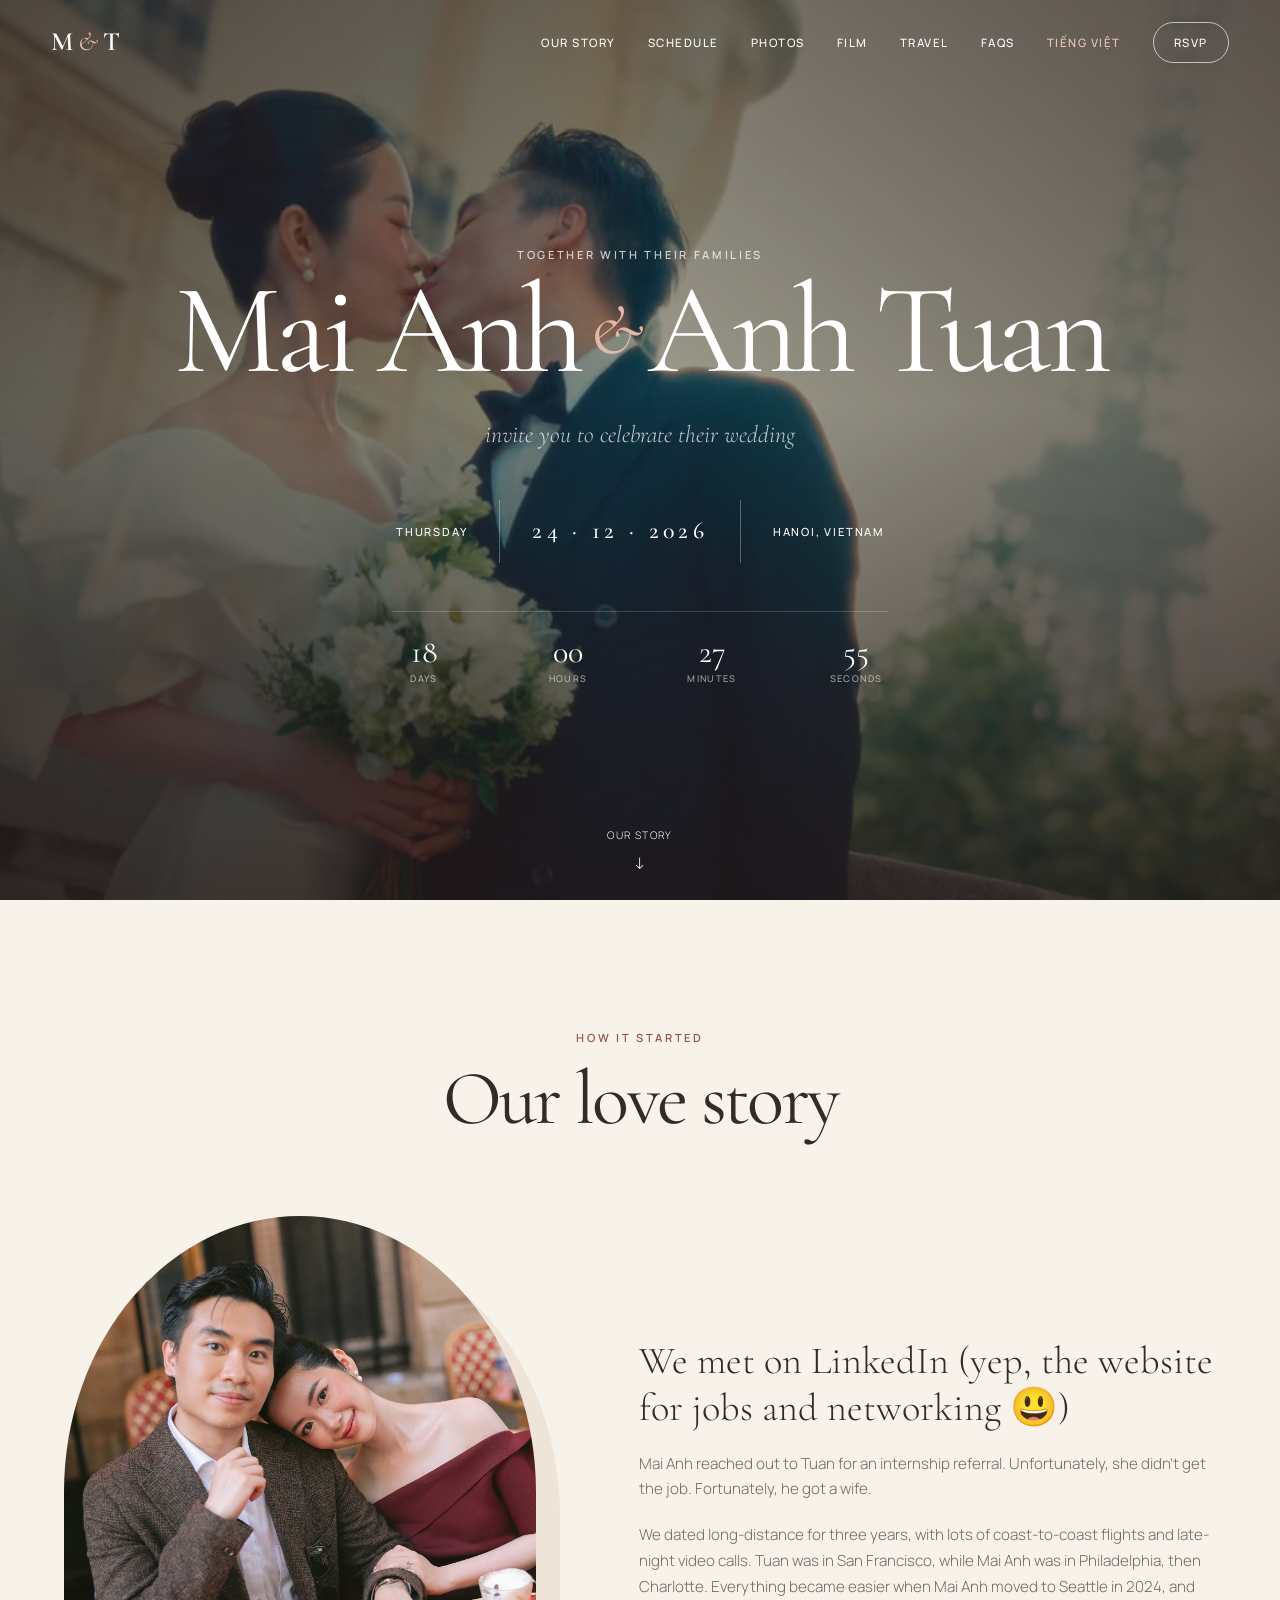
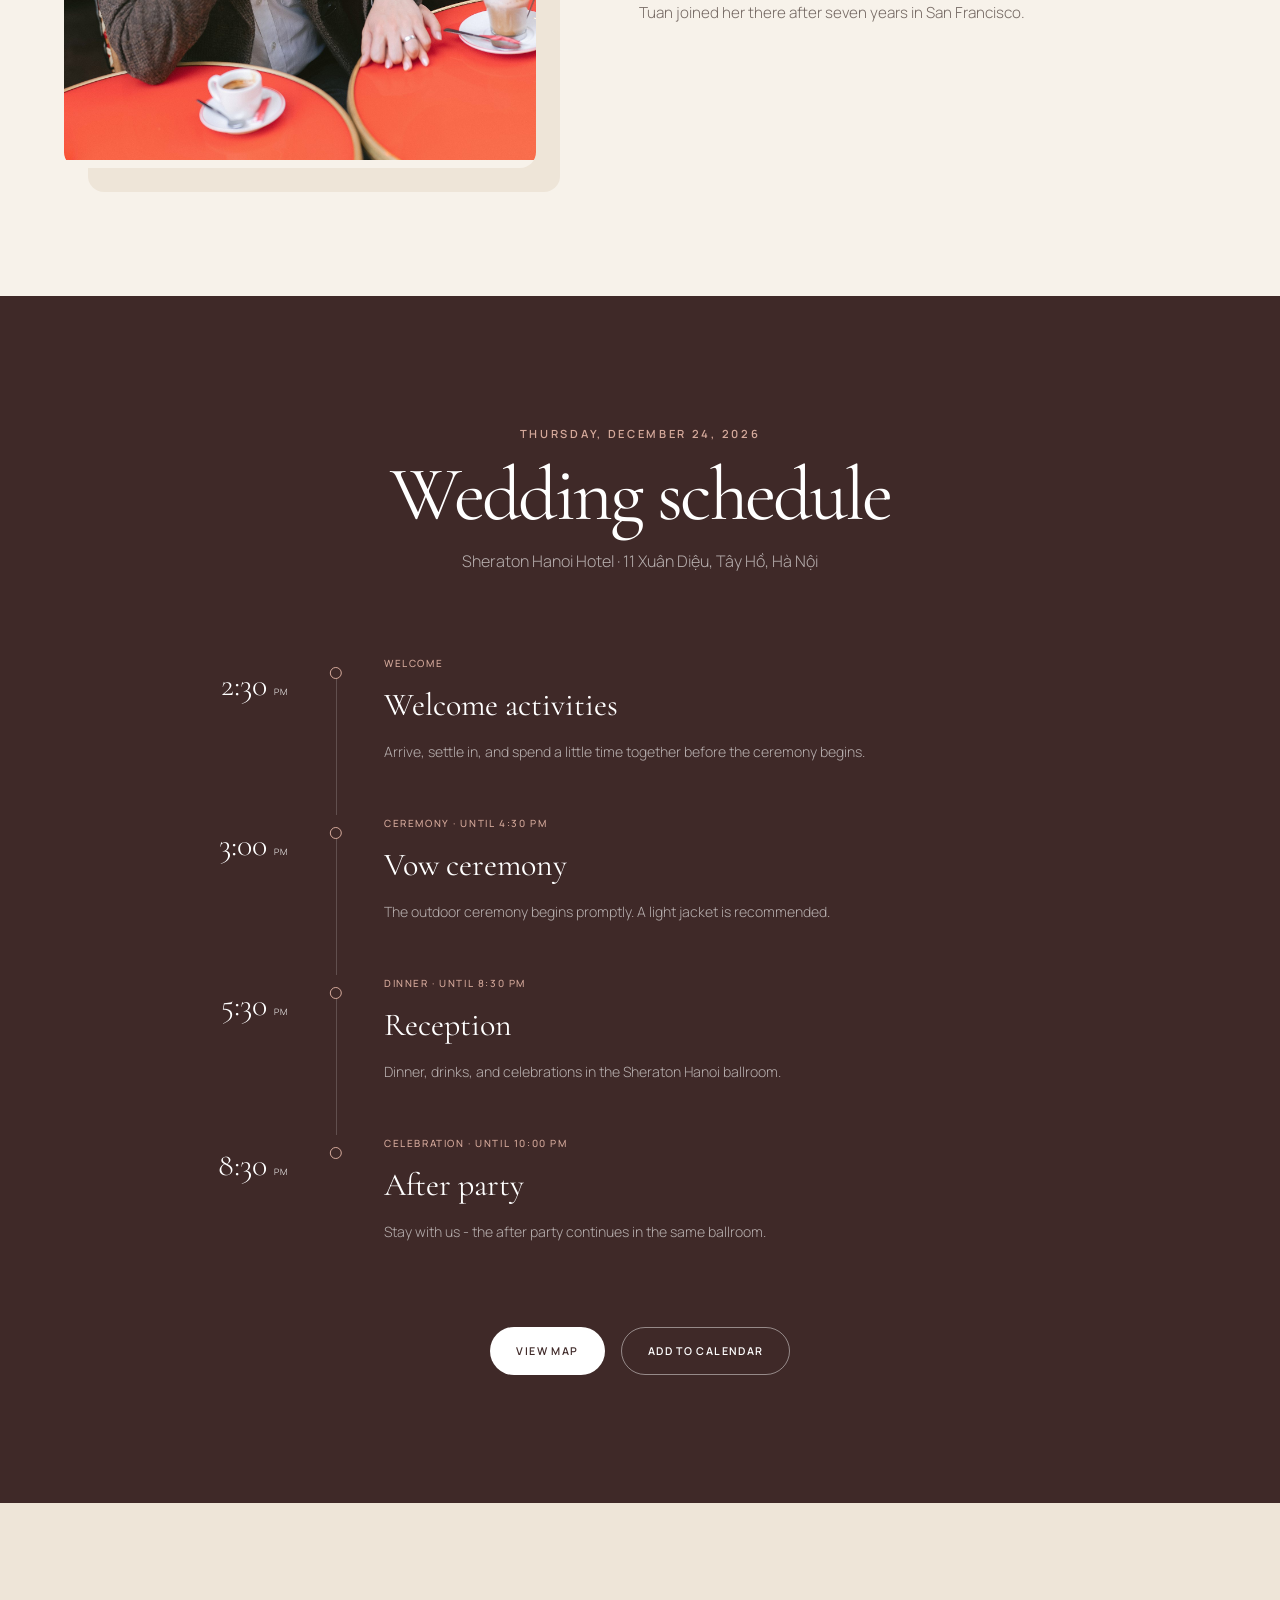
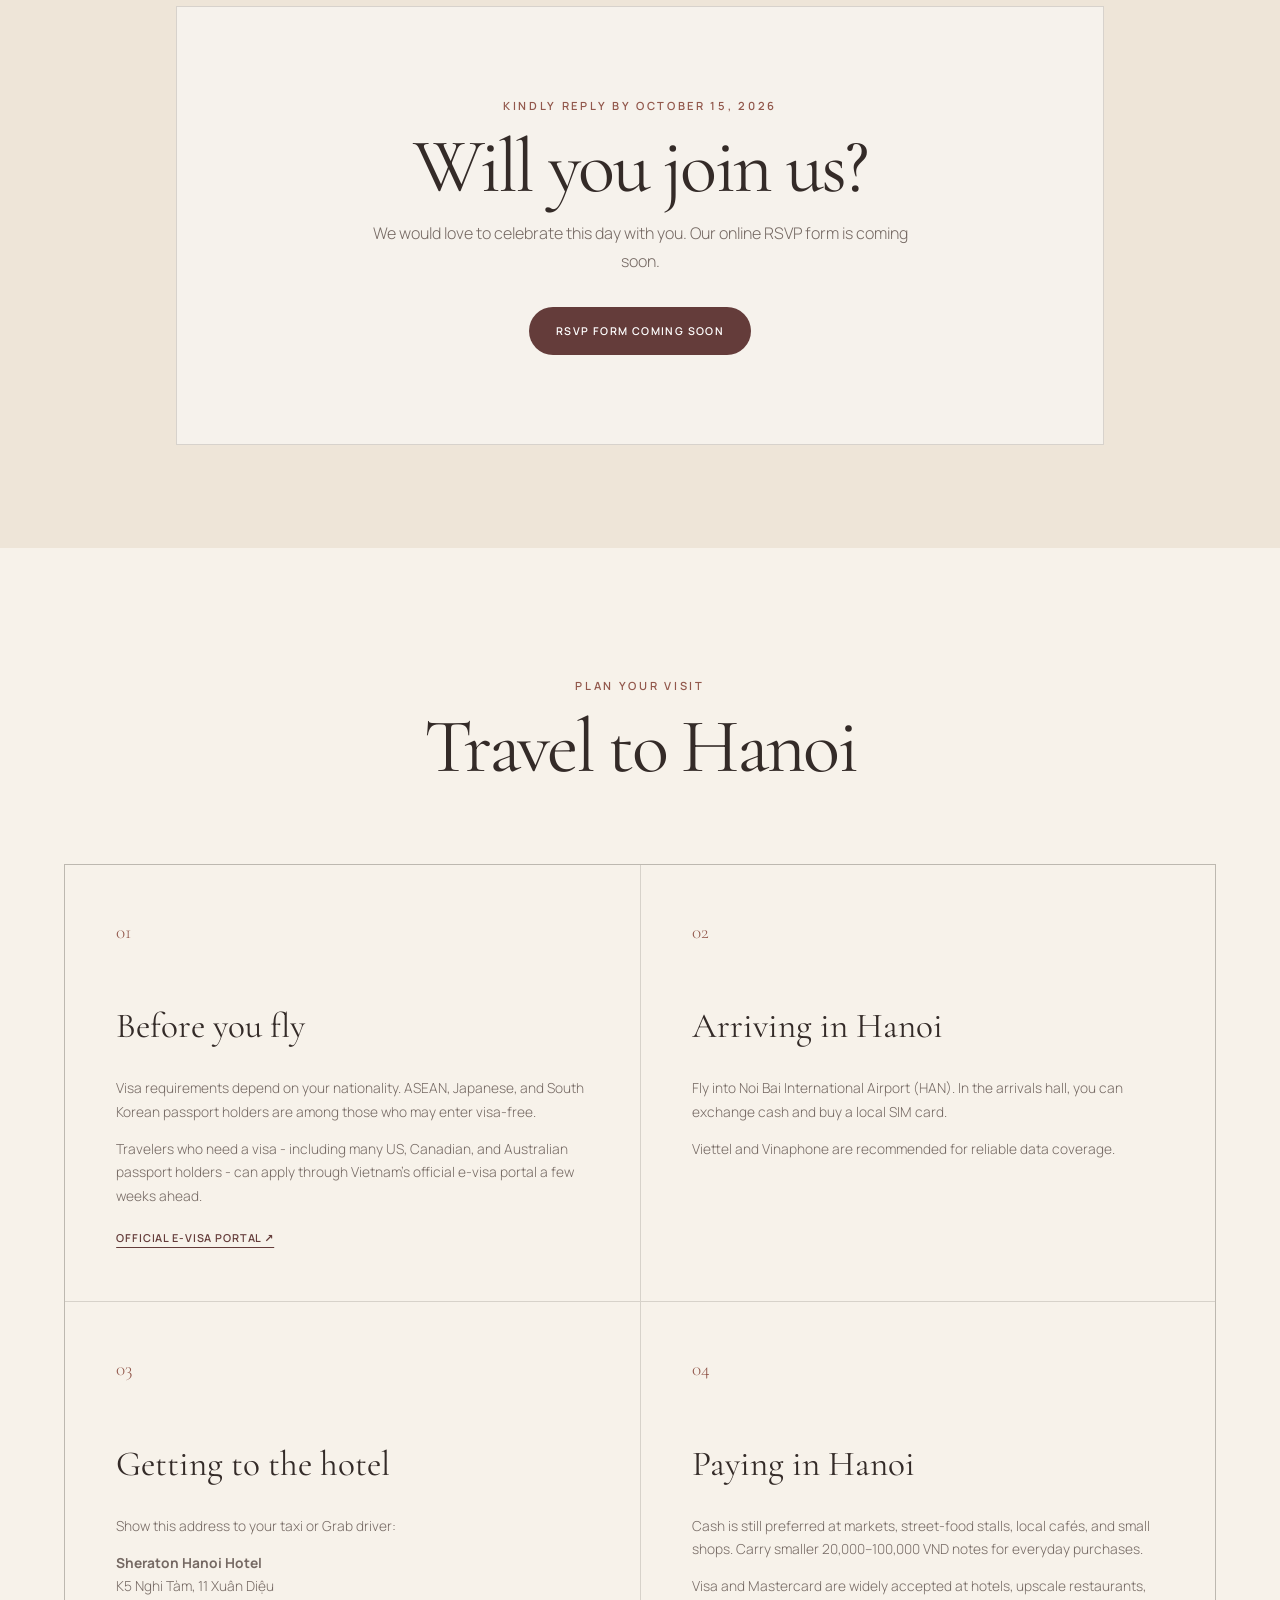
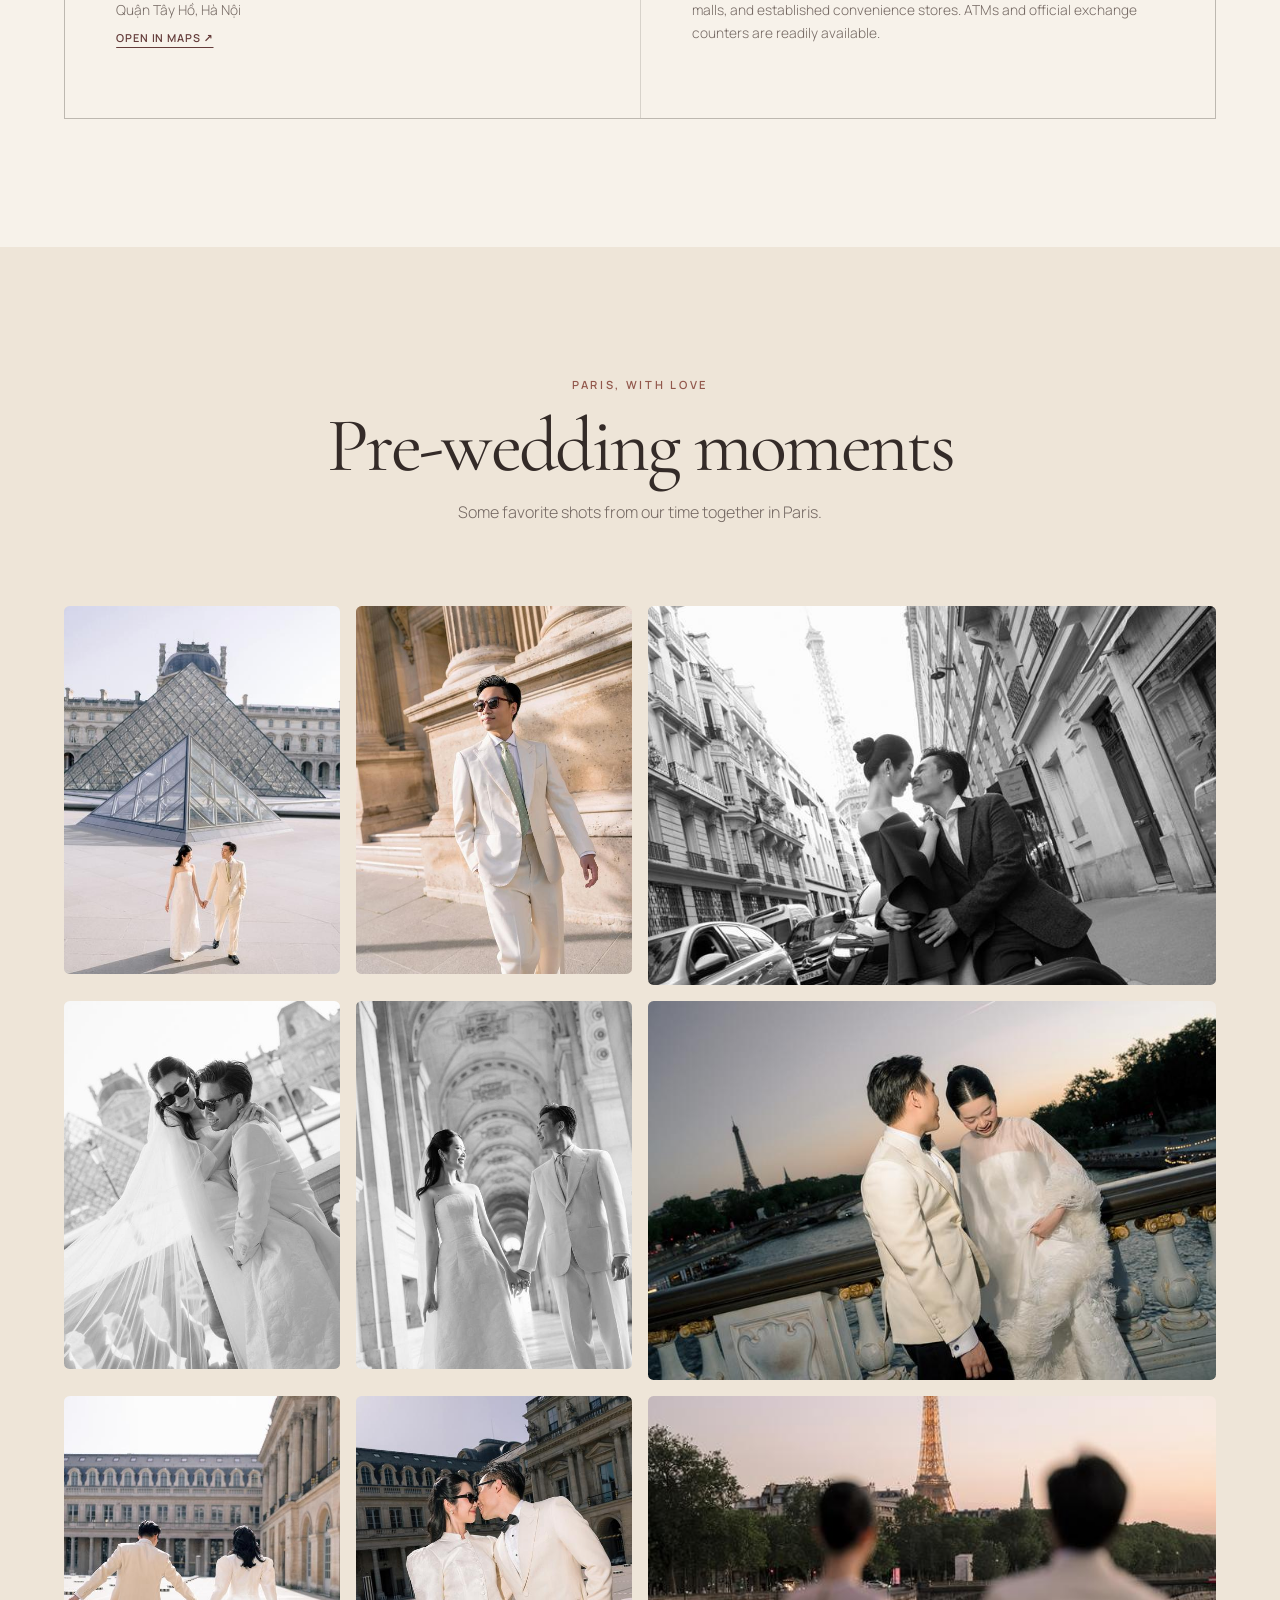
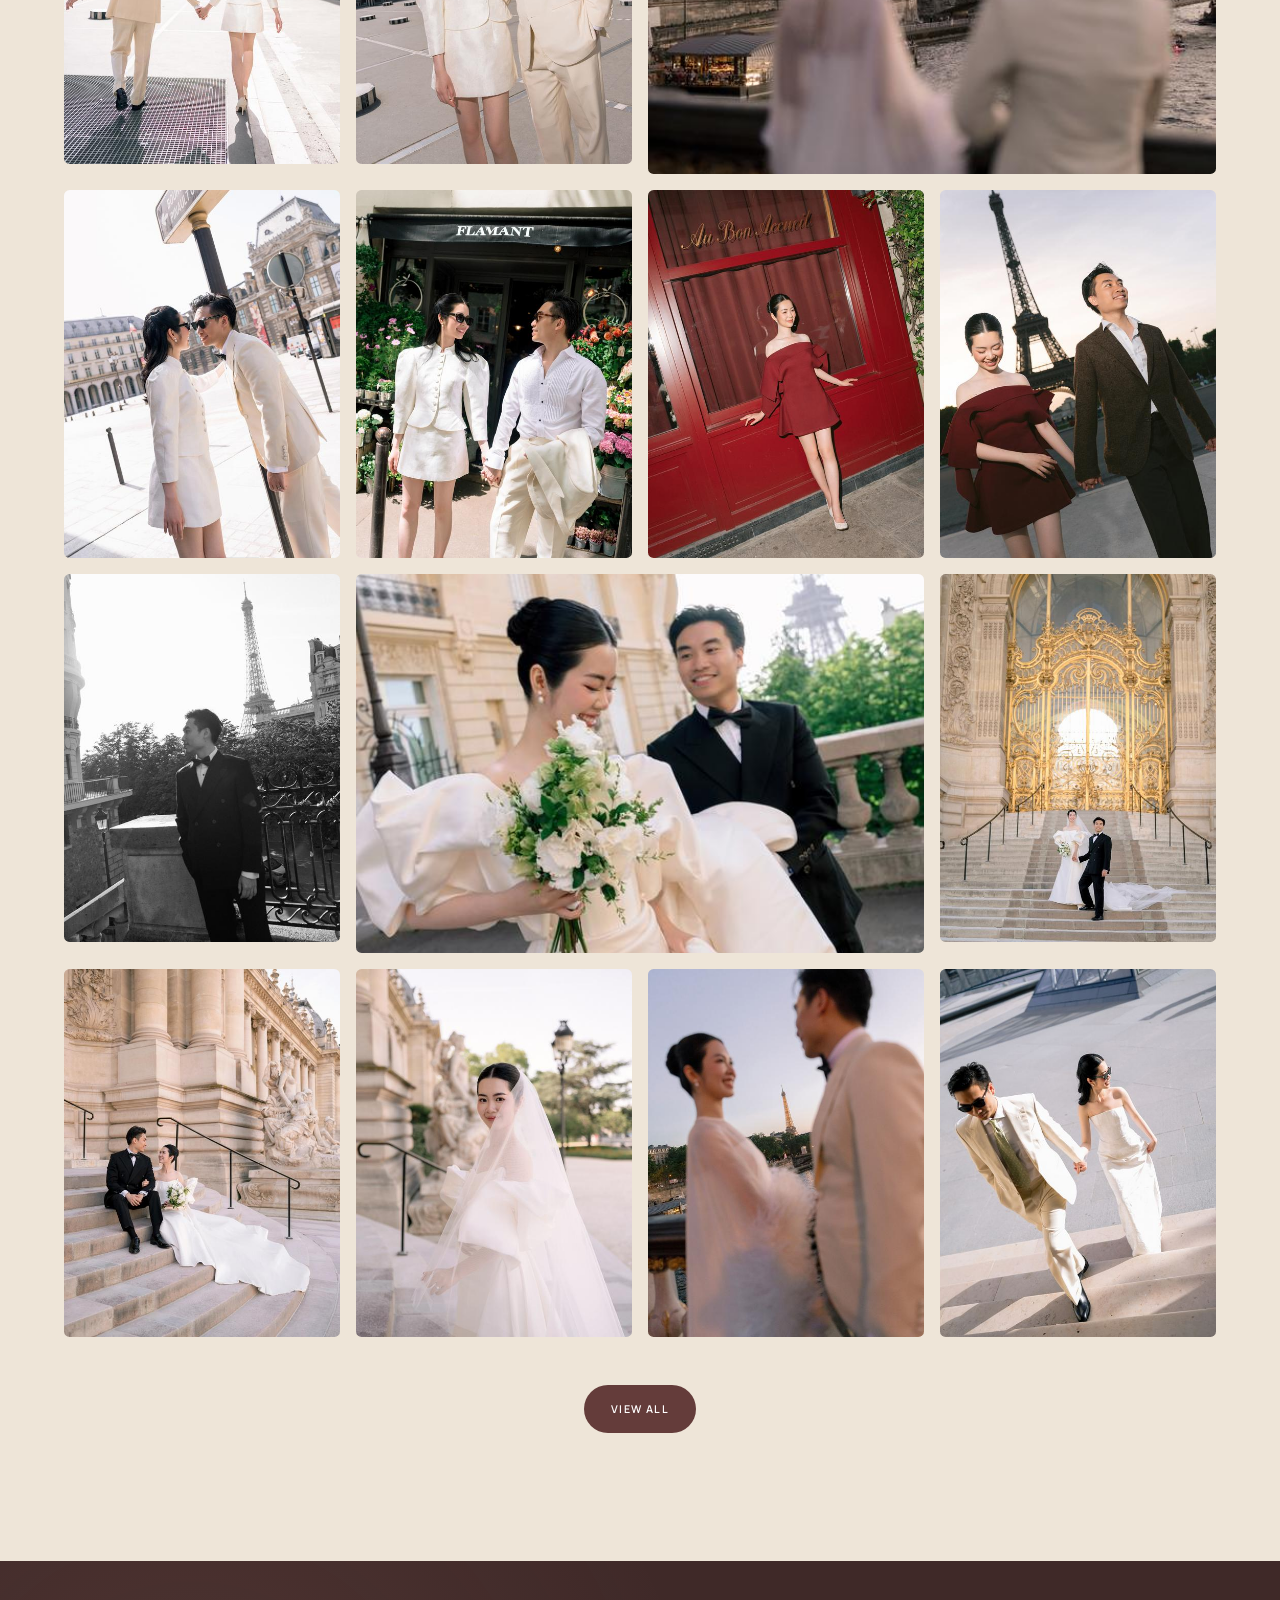
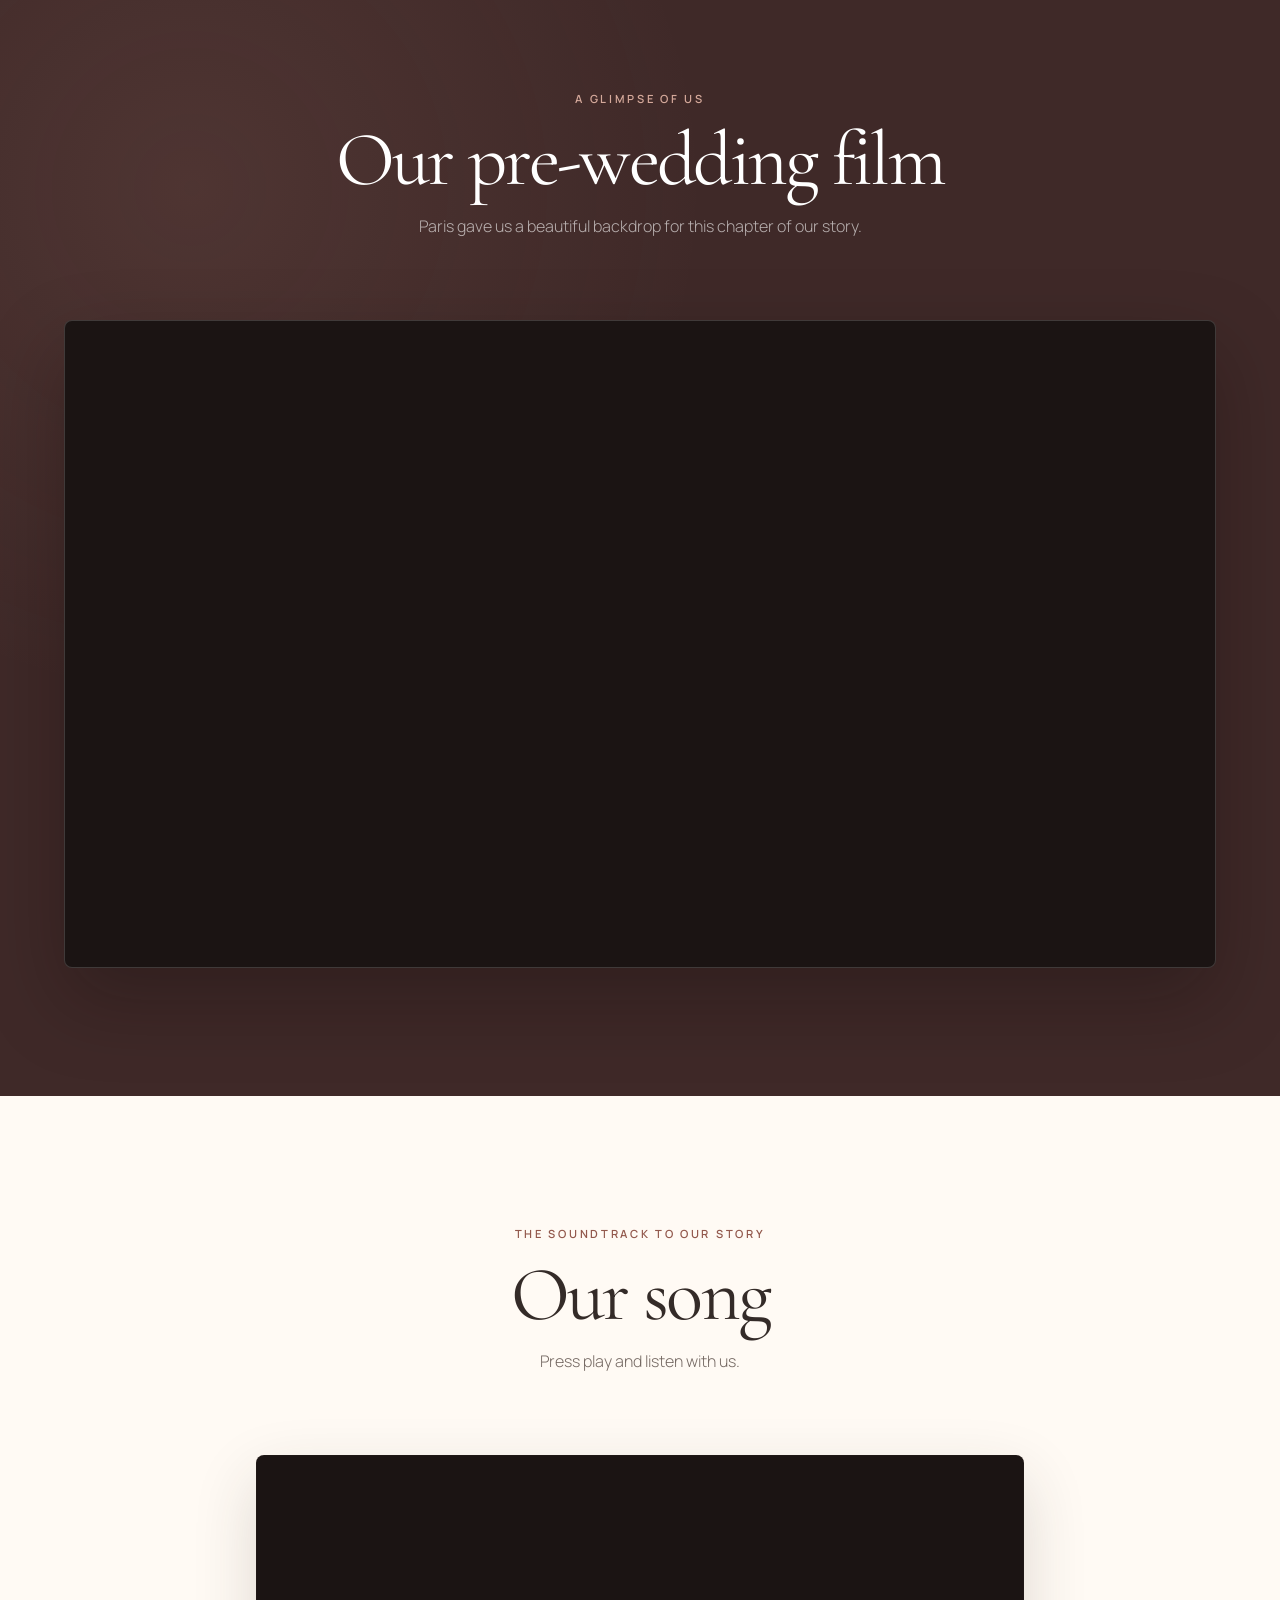
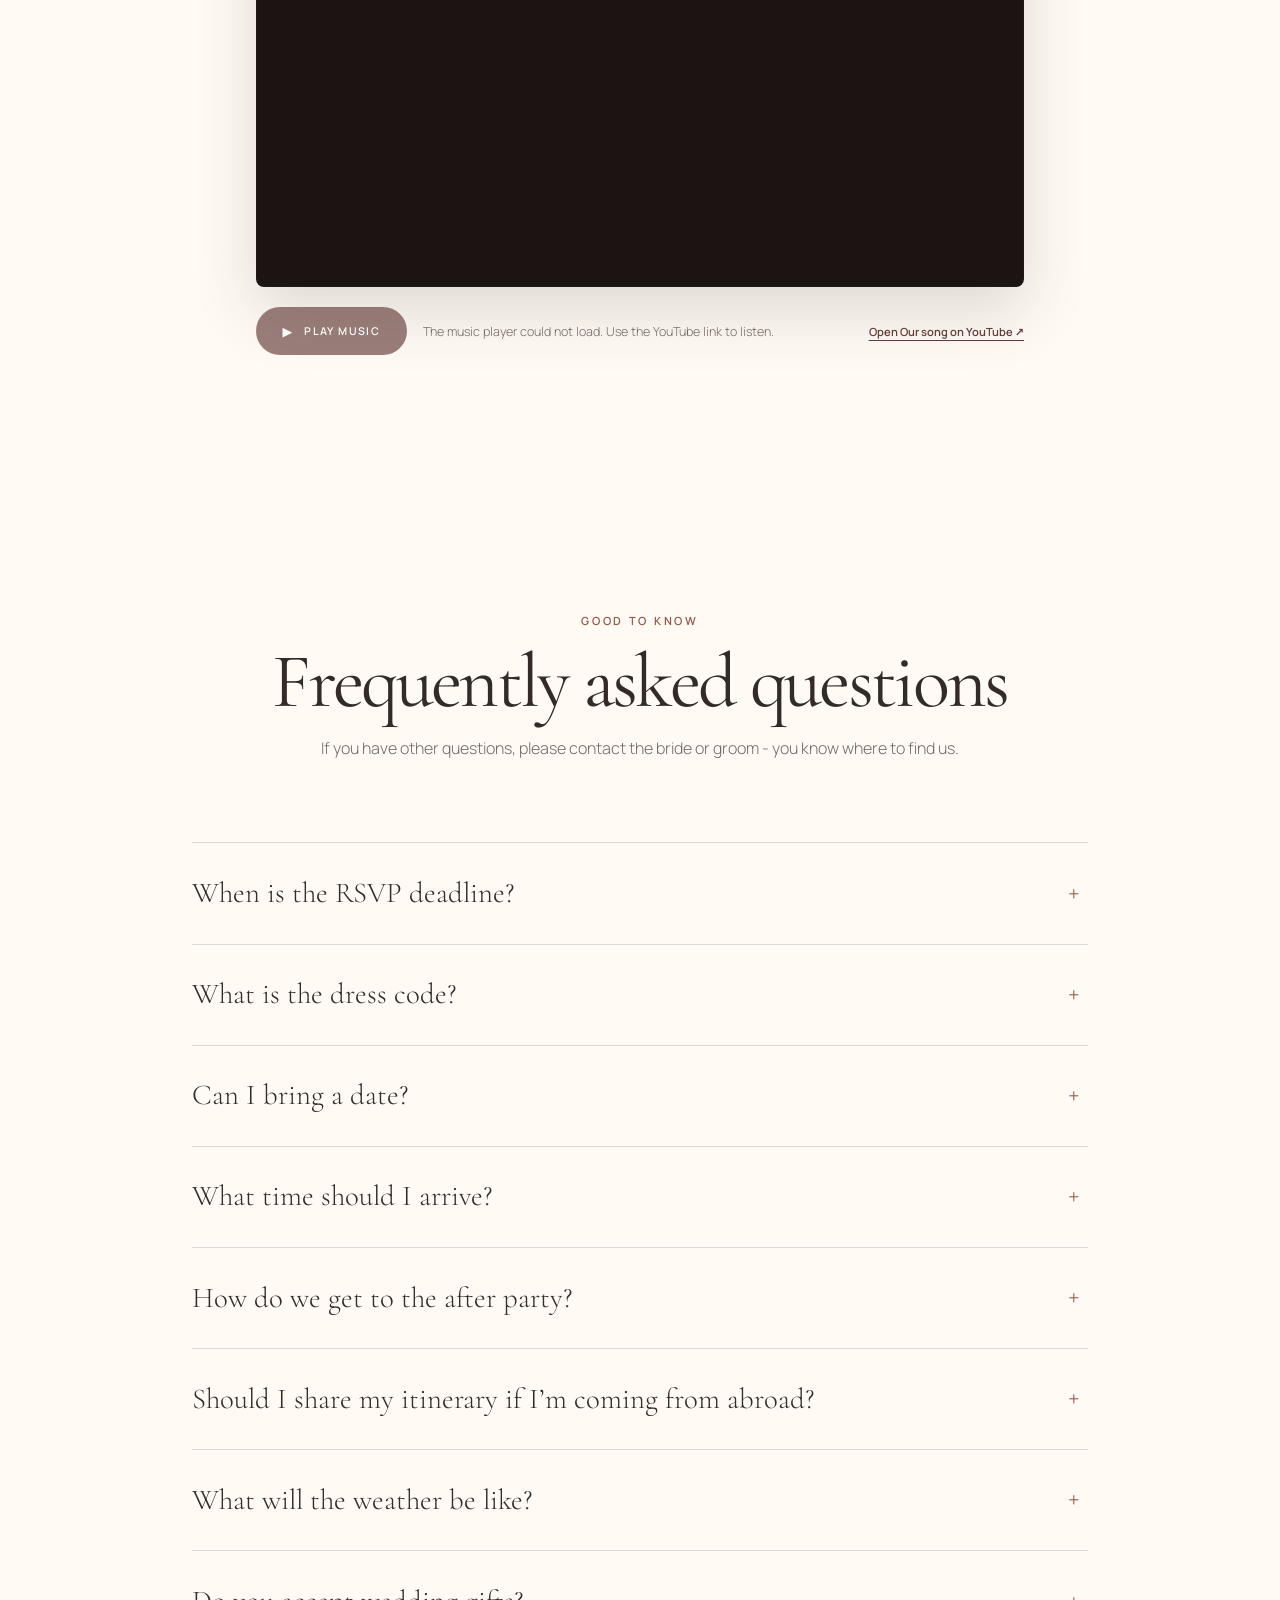
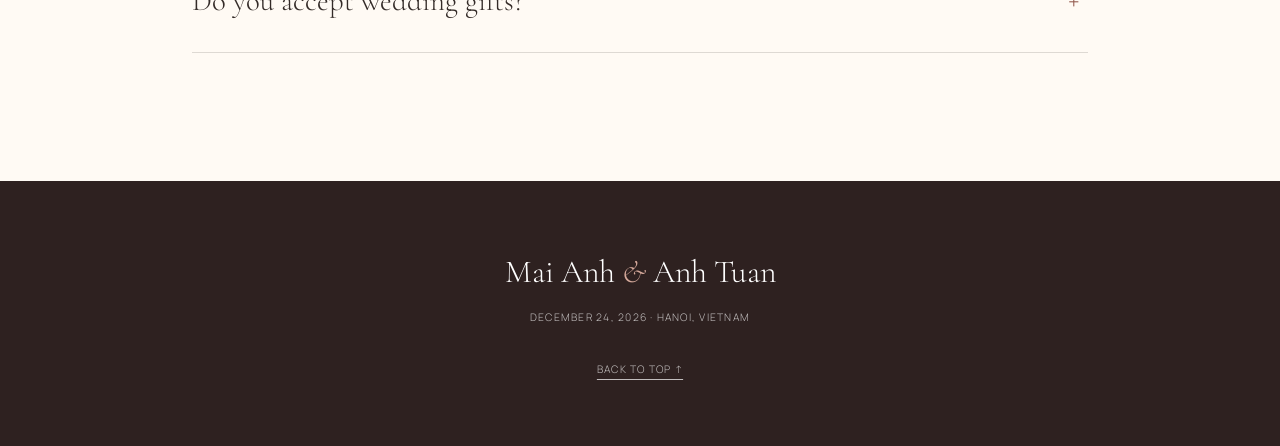
==== en/index.html @ 5cada3e8 "Add bilingual wedding site experience Create a lightweight language selector and localized English/V" ====
<!doctype html>
<html lang="en">
<head>
  <meta charset="utf-8">
  <meta name="viewport" content="width=device-width, initial-scale=1">
  <meta name="theme-color" content="#4b2f2b">
  <link rel="icon" href="/assets/favicon.svg" type="image/svg+xml">
  <title>Mai Anh &amp; Anh Tuan - December 24, 2026</title>
  <meta name="description" content="Join Mai Anh and Anh Tuan for their wedding in Hanoi on December 24, 2026.">
  <link rel="canonical" href="https://tuan-and-mai-anh.github.io/en/">
  <link rel="alternate" hreflang="x-default" href="https://tuan-and-mai-anh.github.io/">
  <link rel="alternate" hreflang="en" href="https://tuan-and-mai-anh.github.io/en/">
  <link rel="alternate" hreflang="vi" href="https://tuan-and-mai-anh.github.io/vn/">
  <meta property="og:type" content="website">
  <meta property="og:title" content="Mai Anh & Anh Tuan's Wedding">
  <meta property="og:description" content="December 24, 2026 · Hanoi, Vietnam">
  <meta property="og:url" content="https://tuan-and-mai-anh.github.io/en/">
  <meta property="og:image" content="https://tuan-and-mai-anh.github.io/assets/photos/prewedding/full/PreWeddingA%26T-139.jpg">
  <meta property="og:locale" content="en_US">
  <meta property="og:locale:alternate" content="vi_VN">
  <link rel="preconnect" href="https://fonts.googleapis.com">
  <link rel="preconnect" href="https://fonts.gstatic.com" crossorigin>
  <link href="https://fonts.googleapis.com/css2?family=Cormorant+Garamond:ital,wght@0,400;0,500;0,600;1,400&family=Manrope:wght@300;400;500;600&display=swap" rel="stylesheet">
  <link rel="stylesheet" href="/styles.css">
  <script src="/script.js" defer></script>
</head>
<body>
  <a class="skip-link" href="#main-content">Skip to main content</a>
  <header class="site-header" id="top">
    <a class="wordmark" href="#top" aria-label="Mai Anh and Anh Tuan, home">M<span aria-hidden="true">&amp;</span>T</a>
    <button class="menu-toggle" type="button" aria-expanded="false" aria-controls="site-nav">
      <span class="sr-only">Menu</span>
      <span></span><span></span>
    </button>
    <nav class="site-nav" id="site-nav" aria-label="Main navigation">
      <a href="#story">Our story</a>
      <a href="#schedule">Schedule</a>
      <a href="#gallery">Photos</a>
      <a href="#film">Film</a>
      <a href="#travel">Travel</a>
      <a href="#faq">FAQs</a>
      <a class="language-switch" href="/vn/" lang="vi" hreflang="vi">Tiếng Việt</a>
      <a class="nav-rsvp" href="#rsvp">RSVP</a>
    </nav>
  </header>

  <main id="main-content">
    <section class="hero" aria-labelledby="hero-title">
      <picture class="hero-photo" aria-hidden="true">
        <img src="/assets/video/hero-poster.jpg" alt="" fetchpriority="high">
      </picture>
      <video class="hero-video" autoplay muted loop playsinline preload="metadata" poster="/assets/video/hero-poster.jpg" aria-hidden="true">
        <source src="/assets/video/hero-loop.webm" type="video/webm">
        <source src="/assets/video/hero-loop.mp4" type="video/mp4">
      </video>
      <div class="hero-shade" aria-hidden="true"></div>
      <div class="hero-content">
        <p class="eyebrow">Together with their families</p>
        <h1 id="hero-title"><span>Mai Anh</span><i>&amp;</i><span>Anh Tuan</span></h1>
        <p class="hero-invite">invite you to celebrate their wedding</p>
        <div class="hero-details">
          <p>Thursday</p>
          <p class="hero-date">24 · 12 · 2026</p>
          <p>Hanoi, Vietnam</p>
        </div>
        <div class="countdown" role="group" aria-label="Countdown to the wedding">
          <div><strong data-count="days">-</strong><span>Days</span></div>
          <div><strong data-count="hours">-</strong><span>Hours</span></div>
          <div><strong data-count="minutes">-</strong><span>Minutes</span></div>
          <div><strong data-count="seconds">-</strong><span>Seconds</span></div>
        </div>
      </div>
      <a class="scroll-cue" href="#story">Our story <span aria-hidden="true">↓</span></a>
    </section>

    <section class="story section" id="story">
      <div class="section-heading">
        <p class="eyebrow">How it started</p>
        <h2>Our love story</h2>
      </div>
      <div class="story-layout">
        <figure class="story-art">
          <img src="/assets/photos/prewedding/full/PreWeddingA%26T-71.jpg" alt="Mai Anh and Anh Tuan sharing a quiet moment at a Paris café" loading="lazy" decoding="async">
        </figure>
        <div class="story-copy">
          <p class="lead">We met on LinkedIn (yep, the website for jobs and networking 😃)</p>
          <p>Mai Anh reached out to Tuan for an internship referral. Unfortunately, she didn’t get the job. Fortunately, he got a wife.</p>
          <p>We dated long-distance for three years, with lots of coast-to-coast flights and late-night video calls. Tuan was in San Francisco, while Mai Anh was in Philadelphia, then Charlotte. Everything became easier when Mai Anh moved to Seattle in 2024, and Tuan joined her there after seven years in San Francisco.</p>
        </div>
      </div>
    </section>

    <section class="schedule section dark-section" id="schedule">
      <div class="section-heading light">
        <p class="eyebrow">Thursday, December 24, 2026</p>
        <h2>Wedding schedule</h2>
        <p>Sheraton Hanoi Hotel · 11 Xuân Diệu, Tây Hồ, Hà Nội</p>
      </div>
      <div class="timeline">
        <article class="timeline-item">
          <div class="timeline-time">2:30 <small>PM</small></div>
          <div class="timeline-marker" aria-hidden="true"></div>
          <div>
            <p class="timeline-kicker">Welcome</p>
            <h3>Welcome activities</h3>
            <p>Arrive, settle in, and spend a little time together before the ceremony begins.</p>
          </div>
        </article>
        <article class="timeline-item">
          <div class="timeline-time">3:00 <small>PM</small></div>
          <div class="timeline-marker" aria-hidden="true"></div>
          <div>
            <p class="timeline-kicker">Ceremony · until 4:30 PM</p>
            <h3>Vow ceremony</h3>
            <p>The outdoor ceremony begins promptly. A light jacket is recommended.</p>
          </div>
        </article>
        <article class="timeline-item">
          <div class="timeline-time">5:30 <small>PM</small></div>
          <div class="timeline-marker" aria-hidden="true"></div>
          <div>
            <p class="timeline-kicker">Dinner · until 8:30 PM</p>
            <h3>Reception</h3>
            <p>Dinner, drinks, and celebrations in the Sheraton Hanoi ballroom.</p>
          </div>
        </article>
        <article class="timeline-item">
          <div class="timeline-time">8:30 <small>PM</small></div>
          <div class="timeline-marker" aria-hidden="true"></div>
          <div>
            <p class="timeline-kicker">Celebration · until 10:00 PM</p>
            <h3>After party</h3>
            <p>Stay with us - the after party continues in the same ballroom.</p>
          </div>
        </article>
      </div>
      <div class="schedule-actions">
        <a class="button button-light" href="https://maps.google.com/?q=Sheraton+Hanoi+Hotel+11+Xuan+Dieu+Hanoi" target="_blank" rel="noreferrer">View map</a>
        <button class="button button-outline" id="calendar-button" type="button">Add to calendar</button>
      </div>
    </section>

    <section class="rsvp section" id="rsvp">
      <div class="rsvp-card">
        <p class="eyebrow">Kindly reply by October 15, 2026</p>
        <h2>Will you join us?</h2>
        <p>We would love to celebrate this day with you. Our online RSVP form is coming soon.</p>
        <a class="button button-primary" href="#rsvp">RSVP form coming soon</a>
      </div>
    </section>

    <section class="travel section" id="travel">
      <div class="section-heading">
        <p class="eyebrow">Plan your visit</p>
        <h2>Travel to Hanoi</h2>
      </div>
      <div class="travel-grid">
        <article class="info-card">
          <span class="card-number">01</span>
          <h3>Before you fly</h3>
          <p>Visa requirements depend on your nationality. ASEAN, Japanese, and South Korean passport holders are among those who may enter visa-free.</p>
          <p>Travelers who need a visa - including many US, Canadian, and Australian passport holders - can apply through Vietnam’s official e-visa portal a few weeks ahead.</p>
          <a href="https://evisa.gov.vn/" target="_blank" rel="noreferrer">Official e-visa portal ↗</a>
        </article>
        <article class="info-card">
          <span class="card-number">02</span>
          <h3>Arriving in Hanoi</h3>
          <p>Fly into Noi Bai International Airport (HAN). In the arrivals hall, you can exchange cash and buy a local SIM card.</p>
          <p>Viettel and Vinaphone are recommended for reliable data coverage.</p>
        </article>
        <article class="info-card">
          <span class="card-number">03</span>
          <h3>Getting to the hotel</h3>
          <p>Show this address to your taxi or Grab driver:</p>
          <address lang="vi"><strong>Sheraton Hanoi Hotel</strong><br>K5 Nghi Tàm, 11 Xuân Diệu<br>Quận Tây Hồ, Hà Nội</address>
          <a href="https://maps.google.com/?q=Sheraton+Hanoi+Hotel+11+Xuan+Dieu+Hanoi" target="_blank" rel="noreferrer">Open in Maps ↗</a>
        </article>
        <article class="info-card">
          <span class="card-number">04</span>
          <h3>Paying in Hanoi</h3>
          <p>Cash is still preferred at markets, street-food stalls, local cafés, and small shops. Carry smaller 20,000–100,000 VND notes for everyday purchases.</p>
          <p>Visa and Mastercard are widely accepted at hotels, upscale restaurants, malls, and established convenience stores. ATMs and official exchange counters are readily available.</p>
        </article>
      </div>
    </section>

    <section class="gallery section" id="gallery">
      <div class="section-heading">
        <p class="eyebrow">Paris, with love</p>
        <h2>Pre-wedding moments</h2>
        <p>Some favorite shots from our time together in Paris.</p>
      </div>
      <div class="gallery-grid" id="gallery-grid" aria-live="polite"></div>
      <div class="gallery-actions">
        <button class="button button-primary" id="gallery-toggle" type="button" aria-expanded="false" aria-controls="gallery-grid">View all</button>
        <p class="sr-only" id="gallery-status" role="status" aria-live="polite"></p>
      </div>
    </section>

    <section class="film section dark-section" id="film">
      <div class="section-heading light">
        <p class="eyebrow">A glimpse of us</p>
        <h2>Our pre-wedding film</h2>
        <p>Paris gave us a beautiful backdrop for this chapter of our story.</p>
      </div>
      <div class="film-frame">
        <iframe
          id="film-player"
          src="https://www.youtube-nocookie.com/embed/zc-idmSZ0Js?enablejsapi=1&amp;playsinline=1"
          title="Mai Anh and Anh Tuan's pre-wedding film"
          loading="lazy"
          allow="accelerometer; autoplay; clipboard-write; encrypted-media; gyroscope; picture-in-picture; web-share"
          referrerpolicy="strict-origin-when-cross-origin"
          allowfullscreen></iframe>
      </div>
    </section>

    <section class="song section" id="song">
      <div class="section-heading">
        <p class="eyebrow">The soundtrack to our story</p>
        <h2>Our song</h2>
        <p>Press play and listen with us.</p>
      </div>
      <div class="song-layout">
        <div class="song-frame">
          <div id="song-player"></div>
        </div>
        <div class="song-controls">
          <button class="button button-primary song-toggle" id="song-toggle" type="button" aria-label="Play Our song" aria-describedby="song-status" aria-pressed="false" disabled>
            <span class="song-toggle-icon" aria-hidden="true">▶</span>
            <span data-song-label>Play music</span>
          </button>
          <p class="song-status" id="song-status" role="status" aria-live="polite">Loading music player…</p>
          <a class="song-link" href="https://www.youtube.com/watch?v=hiI_f9hsC7I" target="_blank" rel="noreferrer">Open Our song on YouTube ↗</a>
        </div>
      </div>
    </section>

    <section class="faq section" id="faq">
      <div class="section-heading">
        <p class="eyebrow">Good to know</p>
        <h2>Frequently asked questions</h2>
        <p>If you have other questions, please contact the bride or groom - you know where to find us.</p>
      </div>
      <div class="accordion">
        <details>
          <summary>When is the RSVP deadline?</summary>
          <p>Please kindly RSVP by October 15, 2026.</p>
        </details>
        <details>
          <summary>What is the dress code?</summary>
          <p>Our dress code is semi-formal. Tuxes and gowns are welcome, and so are suits and cocktail dresses.</p>
        </details>
        <details>
          <summary>Can I bring a date?</summary>
          <p>Please check your invitation to see if a plus-one is included.</p>
        </details>
        <details>
          <summary>What time should I arrive?</summary>
          <p>Join us at 2:30 PM for welcome activities. The vow ceremony begins at 3:00 PM.</p>
        </details>
        <details>
          <summary>How do we get to the after party?</summary>
          <p>No travel is needed - the after party is in the same ballroom as dinner.</p>
        </details>
        <details>
          <summary>Should I share my itinerary if I’m coming from abroad?</summary>
          <p>Yes, please. It will help us plan a potential pre- or post-wedding gathering with you.</p>
        </details>
        <details>
          <summary>What will the weather be like?</summary>
          <p>Late December in Hanoi is usually cool, around 18–23°C (64–73°F). The vow ceremony will be outside, so please bring a light jacket.</p>
        </details>
        <details>
          <summary>Do you accept wedding gifts?</summary>
          <p>Gifts are welcome but not required. Your presence is also our gift ♥</p>
        </details>
      </div>
    </section>
  </main>

  <dialog class="lightbox" id="lightbox" aria-label="Photo viewer">
    <button class="lightbox-close" type="button" aria-label="Close photo viewer">×</button>
    <button class="lightbox-nav lightbox-prev" type="button" aria-label="Previous photo">‹</button>
    <figure>
      <img src="[data-uri]" width="1" height="1" alt="">
      <figcaption></figcaption>
    </figure>
    <button class="lightbox-nav lightbox-next" type="button" aria-label="Next photo">›</button>
  </dialog>

  <footer>
    <p class="footer-names">Mai Anh <i>&amp;</i> Anh Tuan</p>
    <p>December 24, 2026 · Hanoi, Vietnam</p>
    <a href="#top">Back to top ↑</a>
  </footer>
</body>
</html>
---- styles.css ----
:root {
  --paper: #f7f2ea;
  --paper-deep: #eee5d8;
  --ink: #342b28;
  --muted: #756963;
  --wine: #643c3a;
  --wine-dark: #3f2928;
  --rose: #92584c;
  --gold: #b6955c;
  --line: rgba(52, 43, 40, 0.16);
  --serif: "Cormorant Garamond", Georgia, serif;
  --sans: "Manrope", system-ui, sans-serif;
}

* {
  box-sizing: border-box;
}

html {
  scroll-behavior: smooth;
}

body {
  margin: 0;
  color: var(--ink);
  background: var(--paper);
  font-family: var(--sans);
  font-weight: 300;
  line-height: 1.7;
}

.language-landing {
  min-height: 100svh;
  background: var(--wine-dark);
}

.language-landing::before {
  display: none;
}

.language-landing-main {
  display: grid;
  min-height: 100svh;
  grid-template-columns: minmax(20rem, 0.84fr) minmax(30rem, 1.16fr);
  background: var(--paper);
}

.language-landing-visual {
  position: relative;
  min-height: 100svh;
  overflow: hidden;
  background: #251817;
}

.language-landing-visual picture,
.language-landing-visual img,
.language-landing-shade {
  position: absolute;
  inset: 0;
  width: 100%;
  height: 100%;
}

.language-landing-visual img {
  object-fit: cover;
  object-position: center 12%;
}

.language-landing-shade {
  background:
    linear-gradient(90deg, transparent 58%, rgba(37, 24, 23, 0.22)),
    linear-gradient(0deg, rgba(37, 24, 23, 0.34), transparent 42%);
  pointer-events: none;
}

.language-landing-panel {
  display: flex;
  min-width: 0;
  align-items: center;
  flex-direction: column;
  justify-content: center;
  padding: clamp(3rem, 7vw, 7rem);
  text-align: center;
}

.language-landing-mark {
  margin: 0 0 clamp(2.5rem, 7vh, 5rem);
  color: var(--ink);
  font-family: var(--serif);
  font-size: 1.7rem;
  font-weight: 600;
  letter-spacing: 0.05em;
}

.language-landing-mark i,
.language-landing-panel h1 i {
  color: var(--rose);
  font-weight: 400;
}

.language-landing-panel h1 {
  margin: 0;
  font-family: var(--serif);
  font-size: clamp(3.5rem, 6.5vw, 6.5rem);
  font-weight: 400;
  letter-spacing: -0.045em;
  line-height: 0.88;
}

.language-prompt {
  display: grid;
  margin: 2.25rem 0;
  color: var(--muted);
  font-size: 0.82rem;
  gap: 0.15rem;
}

.language-options {
  display: grid;
  width: min(100%, 26rem);
  gap: 0.85rem;
}

.language-option {
  display: grid;
  min-height: 4.75rem;
  align-content: center;
  padding: 0.9rem 1.5rem;
  border: 1px solid var(--line);
  border-radius: 0.4rem;
  color: var(--ink);
  gap: 0.05rem;
  text-decoration: none;
  transition: border-color 180ms ease, color 180ms ease, background 180ms ease, transform 180ms ease;
}

.language-option strong {
  font-family: var(--serif);
  font-size: 1.45rem;
  font-weight: 500;
}

.language-option span {
  color: var(--muted);
  font-size: 0.64rem;
  font-weight: 500;
  letter-spacing: 0.08em;
  text-transform: uppercase;
}

.language-option-primary {
  border-color: var(--wine);
  color: #fff;
  background: var(--wine);
}

.language-option-primary span {
  color: rgba(255, 255, 255, 0.72);
}

.language-option:hover,
.language-option:focus-visible {
  border-color: var(--wine);
  color: #fff;
  outline: 3px solid rgba(146, 88, 76, 0.28);
  outline-offset: 3px;
  background: var(--wine);
  transform: translateY(-2px);
}

.language-option:hover span,
.language-option:focus-visible span {
  color: rgba(255, 255, 255, 0.72);
}

.language-landing-location {
  margin: clamp(2.5rem, 7vh, 5rem) 0 0;
  color: var(--muted);
  font-size: 0.62rem;
  letter-spacing: 0.15em;
  text-transform: uppercase;
}

body::before {
  position: fixed;
  inset: 0;
  z-index: -1;
  background-image:
    radial-gradient(circle at 12% 8%, rgba(189, 137, 124, 0.12), transparent 24rem),
    radial-gradient(circle at 91% 62%, rgba(182, 149, 92, 0.1), transparent 28rem);
  content: "";
  pointer-events: none;
}

a {
  color: inherit;
}

.skip-link {
  position: fixed;
  top: 0.75rem;
  left: 0.75rem;
  z-index: 100;
  padding: 0.65rem 1rem;
  color: #fff;
  background: var(--wine-dark);
  transform: translateY(-150%);
  transition: transform 150ms ease;
}

.skip-link:focus {
  transform: translateY(0);
}

main [id] {
  scroll-margin-top: 5rem;
}

button,
a {
  -webkit-tap-highlight-color: transparent;
}

.sr-only {
  position: absolute;
  width: 1px;
  height: 1px;
  padding: 0;
  margin: -1px;
  overflow: hidden;
  clip: rect(0, 0, 0, 0);
  white-space: nowrap;
  border: 0;
}

.site-header {
  position: fixed;
  top: 0;
  left: 0;
  z-index: 20;
  display: flex;
  width: 100%;
  align-items: center;
  justify-content: space-between;
  padding: 1.25rem clamp(1.25rem, 4vw, 4rem);
  color: #fff;
  transition: background 250ms ease, padding 250ms ease, box-shadow 250ms ease;
}

.site-header.scrolled {
  padding-block: 0.85rem;
  background: rgba(63, 41, 40, 0.95);
  box-shadow: 0 8px 28px rgba(35, 20, 18, 0.16);
  backdrop-filter: blur(12px);
}

.wordmark {
  position: relative;
  z-index: 2;
  font-family: var(--serif);
  font-size: 1.65rem;
  font-weight: 600;
  letter-spacing: 0.04em;
  text-decoration: none;
}

.wordmark span {
  margin: 0 0.15em;
  color: #dfb9a8;
  font-style: italic;
  font-weight: 400;
}

.site-nav {
  display: flex;
  align-items: center;
  gap: clamp(1rem, 2.5vw, 2.25rem);
}

.site-nav a {
  position: relative;
  font-size: 0.72rem;
  font-weight: 500;
  letter-spacing: 0.13em;
  text-decoration: none;
  text-transform: uppercase;
}

.site-nav .language-switch {
  color: #f0c9ba;
  white-space: nowrap;
}

.site-nav a:not(.nav-rsvp)::after {
  position: absolute;
  right: 0;
  bottom: -0.35rem;
  left: 0;
  height: 1px;
  background: currentColor;
  content: "";
  transform: scaleX(0);
  transition: transform 180ms ease;
}

.site-nav a:hover::after,
.site-nav a:focus-visible::after {
  transform: scaleX(1);
}

.nav-rsvp {
  padding: 0.62rem 1.25rem;
  border: 1px solid rgba(255, 255, 255, 0.65);
  border-radius: 999px;
}

.menu-toggle {
  display: none;
}

.hero {
  position: relative;
  display: grid;
  min-height: 100svh;
  place-items: center;
  overflow: hidden;
  padding: 7rem 1.5rem 5rem;
  color: #fff;
  text-align: center;
  background: var(--wine-dark);
}

.hero-photo,
.hero-photo img,
.hero-video,
.hero-shade {
  position: absolute;
  inset: 0;
  width: 100%;
  height: 100%;
}

.hero-photo img,
.hero-video {
  object-fit: cover;
  object-position: center 46%;
}

.hero-shade {
  z-index: 1;
  background:
    linear-gradient(90deg, rgba(34, 20, 19, 0.52), rgba(34, 20, 19, 0.22) 48%, rgba(34, 20, 19, 0.52)),
    linear-gradient(0deg, rgba(34, 20, 19, 0.65), rgba(34, 20, 19, 0.12) 55%, rgba(34, 20, 19, 0.38));
}

.hero-content {
  position: relative;
  z-index: 3;
  width: min(100%, 68rem);
}

.eyebrow {
  margin: 0 0 1rem;
  color: var(--rose);
  font-size: 0.7rem;
  font-weight: 600;
  letter-spacing: 0.24em;
  text-transform: uppercase;
}

.hero .eyebrow {
  color: rgba(255, 255, 255, 0.72);
}

.hero h1 {
  display: flex;
  align-items: center;
  justify-content: center;
  margin: 0;
  font-family: var(--serif);
  font-size: clamp(4rem, 10vw, 9rem);
  font-weight: 400;
  letter-spacing: -0.045em;
  line-height: 0.8;
}

.hero h1 span {
  display: block;
  flex-shrink: 0;
  white-space: nowrap;
}

.hero h1 i {
  margin: 0 0.15em;
  color: #e5b7a9;
  font-size: 0.55em;
  font-weight: 400;
}

.hero-invite {
  margin: 2rem 0 2.75rem;
  color: rgba(255, 255, 255, 0.75);
  font-family: var(--serif);
  font-size: clamp(1.15rem, 2vw, 1.5rem);
  font-style: italic;
}

.hero-details {
  display: flex;
  align-items: center;
  justify-content: center;
  gap: 2rem;
  font-size: 0.7rem;
  font-weight: 500;
  letter-spacing: 0.16em;
  text-transform: uppercase;
}

.hero-details p {
  margin: 0;
}

.hero-date {
  padding: 0.7rem 2rem;
  border-right: 1px solid rgba(255, 255, 255, 0.3);
  border-left: 1px solid rgba(255, 255, 255, 0.3);
  font-family: var(--serif);
  font-size: clamp(1.15rem, 2vw, 1.5rem);
  letter-spacing: 0.18em;
}

.countdown {
  display: flex;
  width: min(100%, 31rem);
  justify-content: space-between;
  margin: 3rem auto 0;
  padding-top: 1.5rem;
  border-top: 1px solid rgba(255, 255, 255, 0.18);
}

.countdown div {
  display: grid;
  min-width: 4rem;
  gap: 0.2rem;
}

.countdown strong {
  font-family: var(--serif);
  font-size: 2rem;
  font-weight: 400;
  line-height: 1;
}

.countdown span {
  color: rgba(255, 255, 255, 0.58);
  font-size: 0.58rem;
  font-weight: 500;
  letter-spacing: 0.15em;
  text-transform: uppercase;
}

.scroll-cue {
  position: absolute;
  bottom: 1.5rem;
  left: 50%;
  z-index: 3;
  font-size: 0.65rem;
  letter-spacing: 0.13em;
  text-decoration: none;
  text-transform: uppercase;
  transform: translateX(-50%);
}

.scroll-cue span {
  display: block;
  margin-top: 0.25rem;
  font-size: 1rem;
}

.section {
  padding: clamp(5rem, 10vw, 9rem) clamp(1.25rem, 5vw, 5rem);
}

.section-heading {
  width: min(100%, 48rem);
  margin: 0 auto clamp(3rem, 7vw, 5rem);
  text-align: center;
}

.section-heading h2,
.rsvp-card h2 {
  margin: 0 0 1rem;
  font-family: var(--serif);
  font-size: clamp(3rem, 6vw, 5.5rem);
  font-weight: 400;
  letter-spacing: -0.035em;
  line-height: 0.95;
}

.section-heading > p:last-child {
  margin-right: auto;
  margin-left: auto;
  color: var(--muted);
}

.story-layout {
  display: grid;
  width: min(100%, 72rem);
  margin: 0 auto;
  grid-template-columns: 0.9fr 1.1fr;
  gap: clamp(3rem, 8vw, 8rem);
  align-items: center;
}

.story-art {
  display: block;
  min-height: 31rem;
  margin: 0;
  overflow: hidden;
  border-radius: 50% 50% 1rem 1rem;
  box-shadow: 1.5rem 1.5rem 0 var(--paper-deep);
}

.story-art img {
  width: 100%;
  height: 34rem;
  object-fit: cover;
  object-position: center 42%;
}

.story-copy {
  color: var(--muted);
  font-size: 0.95rem;
}

.story-copy p {
  margin: 0 0 1.25rem;
}

.story-copy .lead {
  color: var(--ink);
  font-family: var(--serif);
  font-size: clamp(1.8rem, 3vw, 2.5rem);
  line-height: 1.2;
}

.dark-section {
  color: #fff;
  background: var(--wine-dark);
}

.section-heading.light .eyebrow {
  color: #d5a99b;
}

.section-heading.light > p:last-child {
  color: rgba(255, 255, 255, 0.62);
}

.timeline {
  width: min(100%, 62rem);
  margin: 0 auto;
}

.timeline-item {
  display: grid;
  min-height: 10rem;
  grid-template-columns: 9rem 2rem 1fr;
  gap: 2rem;
}

.timeline-time {
  padding-top: 0.15rem;
  font-family: var(--serif);
  font-size: 2rem;
  text-align: right;
}

.timeline-time small {
  font-family: var(--sans);
  font-size: 0.55rem;
  letter-spacing: 0.12em;
}

.timeline-marker {
  position: relative;
}

.timeline-marker::before {
  position: absolute;
  top: 0.7rem;
  left: 50%;
  width: 0.65rem;
  height: 0.65rem;
  border: 1px solid #d5a99b;
  border-radius: 50%;
  content: "";
  transform: translateX(-50%);
}

.timeline-marker::after {
  position: absolute;
  top: 1.5rem;
  bottom: 0;
  left: 50%;
  width: 1px;
  background: rgba(255, 255, 255, 0.18);
  content: "";
}

.timeline-item:last-child .timeline-marker::after {
  display: none;
}

.timeline-kicker {
  margin: 0 0 0.35rem;
  color: #d5a99b;
  font-size: 0.62rem;
  font-weight: 500;
  letter-spacing: 0.16em;
  text-transform: uppercase;
}

.timeline-item h3 {
  margin: 0 0 0.5rem;
  font-family: var(--serif);
  font-size: 2rem;
  font-weight: 400;
}

.timeline-item div:last-child > p:last-child {
  max-width: 32rem;
  margin: 0;
  color: rgba(255, 255, 255, 0.62);
  font-size: 0.88rem;
}

.schedule-actions {
  display: flex;
  justify-content: center;
  gap: 1rem;
  margin-top: 2rem;
}

.button {
  display: inline-flex;
  min-height: 3rem;
  align-items: center;
  justify-content: center;
  padding: 0.75rem 1.6rem;
  border: 1px solid transparent;
  border-radius: 999px;
  font-family: var(--sans);
  font-size: 0.67rem;
  font-weight: 600;
  letter-spacing: 0.13em;
  cursor: pointer;
  text-decoration: none;
  text-transform: uppercase;
  transition: transform 180ms ease, background 180ms ease;
}

.button:hover,
.button:focus-visible {
  transform: translateY(-2px);
}

.button:disabled {
  cursor: wait;
  opacity: 0.65;
  transform: none;
}

.button-light {
  color: var(--wine-dark);
  background: #fff;
}

.button-outline {
  border-color: rgba(255, 255, 255, 0.45);
  color: #fff;
  background: transparent;
}

.button-primary {
  color: #fff;
  background: var(--wine);
}

.rsvp {
  padding-top: clamp(4rem, 8vw, 7rem);
  padding-bottom: clamp(4rem, 8vw, 7rem);
  background: var(--paper-deep);
}

.rsvp-card {
  width: min(100%, 58rem);
  margin: 0 auto;
  padding: clamp(3rem, 7vw, 6rem);
  border: 1px solid var(--line);
  text-align: center;
  background: rgba(255, 255, 255, 0.52);
}

.rsvp-card p:not(.eyebrow) {
  max-width: 35rem;
  margin: 0 auto 2rem;
  color: var(--muted);
}

.travel-grid {
  display: grid;
  width: min(100%, 72rem);
  margin: 0 auto;
  grid-template-columns: repeat(2, 1fr);
  gap: 1px;
  overflow: hidden;
  border: 1px solid var(--line);
  background: var(--line);
}

.info-card {
  min-height: 26rem;
  padding: clamp(2rem, 4vw, 3.5rem);
  background: var(--paper);
}

.card-number {
  display: block;
  margin-bottom: 3rem;
  color: var(--rose);
  font-family: var(--serif);
  font-size: 1.2rem;
}

.info-card h3 {
  margin: 0 0 1.25rem;
  font-family: var(--serif);
  font-size: 2.2rem;
  font-weight: 400;
}

.info-card p,
.info-card address {
  color: var(--muted);
  font-size: 0.86rem;
  font-style: normal;
}

.info-card a {
  display: inline-block;
  margin-top: 0.5rem;
  color: var(--wine);
  font-size: 0.68rem;
  font-weight: 600;
  letter-spacing: 0.08em;
  text-transform: uppercase;
  text-underline-offset: 0.3rem;
}

.gallery {
  overflow: hidden;
  background: var(--paper-deep);
}

.gallery-grid {
  display: grid;
  width: min(100%, 84rem);
  margin: 0 auto;
  grid-template-columns: repeat(4, minmax(0, 1fr));
  gap: clamp(0.5rem, 1.3vw, 1rem);
}

.gallery-item {
  position: relative;
  display: block;
  min-width: 0;
  padding: 0;
  overflow: hidden;
  border: 0;
  border-radius: 0.35rem;
  aspect-ratio: 3 / 4;
  cursor: zoom-in;
  background: #d9cec1;
}

.gallery-item[hidden] {
  display: none;
}

.gallery-item.landscape {
  grid-column: span 2;
  aspect-ratio: 3 / 2;
}

.gallery-item img {
  display: block;
  width: 100%;
  height: 100%;
  object-fit: cover;
  transition: transform 500ms cubic-bezier(0.2, 0.7, 0.2, 1), filter 300ms ease;
}

.gallery-item::after {
  position: absolute;
  inset: 0;
  border: 1px solid rgba(255, 255, 255, 0.35);
  border-radius: inherit;
  content: "";
  opacity: 0;
  transform: scale(0.94);
  transition: opacity 220ms ease, transform 220ms ease;
}

.gallery-item:hover img,
.gallery-item:focus-visible img {
  filter: brightness(0.9);
  transform: scale(1.035);
}

.gallery-item:hover::after,
.gallery-item:focus-visible::after {
  opacity: 1;
  transform: scale(0.96);
}

.gallery-actions {
  display: flex;
  justify-content: center;
  margin-top: clamp(2rem, 4vw, 3rem);
}

.lightbox {
  width: min(94vw, 82rem);
  max-width: none;
  height: min(92svh, 58rem);
  max-height: none;
  padding: 0;
  overflow: hidden;
  border: 0;
  color: #fff;
  background: #1e1716;
}

.lightbox::backdrop {
  background: rgba(25, 17, 16, 0.88);
  backdrop-filter: blur(8px);
}

.lightbox figure {
  display: grid;
  width: 100%;
  height: 100%;
  padding: clamp(3.5rem, 6vw, 5rem) clamp(3.75rem, 7vw, 6rem) 0.75rem;
  margin: 0;
  grid-template-rows: minmax(0, 1fr) 2rem;
  place-items: stretch;
}

.lightbox figure img {
  display: block;
  width: 100%;
  height: 100%;
  min-width: 0;
  min-height: 0;
  object-fit: contain;
  object-position: center;
  touch-action: pan-y;
}

.lightbox figcaption {
  display: grid;
  align-items: end;
  justify-content: center;
  color: rgba(255, 255, 255, 0.68);
  font-size: 0.65rem;
  letter-spacing: 0.12em;
  text-transform: uppercase;
}

.lightbox-close,
.lightbox-nav {
  position: absolute;
  z-index: 2;
  display: grid;
  border: 1px solid rgba(255, 255, 255, 0.25);
  border-radius: 50%;
  place-items: center;
  color: #fff;
  cursor: pointer;
  background: rgba(30, 23, 22, 0.55);
  backdrop-filter: blur(6px);
}

.lightbox-close {
  top: 1rem;
  right: 1rem;
  width: 2.75rem;
  height: 2.75rem;
  font-size: 1.5rem;
}

.lightbox-nav {
  top: 50%;
  width: 3rem;
  height: 3rem;
  font-family: var(--serif);
  font-size: 2rem;
  transform: translateY(-50%);
}

.lightbox-prev {
  left: 1rem;
}

.lightbox-next {
  right: 1rem;
}

.song {
  background: #fffaf4;
}

.song-layout {
  width: min(100%, 48rem);
  margin: 0 auto;
}

.song-frame {
  min-height: 202px;
  overflow: hidden;
  border: 1px solid var(--line);
  border-radius: 0.5rem;
  aspect-ratio: 16 / 9;
  background: #1b1413;
  box-shadow: 0 1.5rem 4rem rgba(52, 43, 40, 0.16);
}

.song-frame iframe {
  display: block;
  width: 100%;
  height: 100%;
  border: 0;
}

.song-controls {
  display: flex;
  min-height: 3rem;
  align-items: center;
  gap: 1rem;
  margin-top: 1.25rem;
}

.song-toggle {
  flex-shrink: 0;
  gap: 0.65rem;
}

.song-toggle-icon {
  font-size: 0.8rem;
  line-height: 1;
}

.song-status {
  margin: 0;
  color: var(--muted);
  font-size: 0.78rem;
}

.song-link {
  margin-left: auto;
  color: var(--wine);
  font-size: 0.7rem;
  font-weight: 600;
  text-underline-offset: 0.25rem;
}

.film {
  background:
    radial-gradient(circle at 15% 20%, rgba(189, 137, 124, 0.12), transparent 32rem),
    var(--wine-dark);
}

.film-frame {
  width: min(100%, 72rem);
  margin: 0 auto;
  overflow: hidden;
  border: 1px solid rgba(255, 255, 255, 0.16);
  border-radius: 0.5rem;
  aspect-ratio: 16 / 9;
  background: #1b1413;
  box-shadow: 0 2rem 5rem rgba(15, 8, 7, 0.28);
}

.film-frame iframe {
  display: block;
  width: 100%;
  height: 100%;
  border: 0;
}

.faq {
  background: #fffaf4;
}

.accordion {
  width: min(100%, 56rem);
  margin: 0 auto;
  border-top: 1px solid var(--line);
}

.accordion details {
  border-bottom: 1px solid var(--line);
}

.accordion summary {
  position: relative;
  padding: 1.6rem 3rem 1.6rem 0;
  font-family: var(--serif);
  font-size: clamp(1.35rem, 2.5vw, 1.8rem);
  cursor: pointer;
  list-style: none;
}

.accordion summary::-webkit-details-marker {
  display: none;
}

.accordion summary::after {
  position: absolute;
  top: 50%;
  right: 0.5rem;
  color: var(--rose);
  content: "+";
  font-family: var(--sans);
  font-size: 1.25rem;
  font-weight: 300;
  transform: translateY(-50%);
}

.accordion details[open] summary::after {
  content: "−";
}

.accordion details p {
  max-width: 45rem;
  margin: -0.5rem 0 1.75rem;
  color: var(--muted);
  font-size: 0.9rem;
}

footer {
  padding: 4rem 1.5rem;
  color: rgba(255, 255, 255, 0.7);
  text-align: center;
  background: #2e2120;
}

.footer-names {
  margin: 0 0 0.4rem;
  color: #fff;
  font-family: var(--serif);
  font-size: 2rem;
}

.footer-names i {
  color: #d5a99b;
}

footer p:not(.footer-names),
footer a {
  font-size: 0.65rem;
  letter-spacing: 0.12em;
  text-transform: uppercase;
}

footer a {
  display: inline-block;
  margin-top: 1.5rem;
  text-underline-offset: 0.35rem;
}

@media (max-width: 700px) {
  .language-landing-main {
    display: block;
  }

  .language-landing-visual {
    width: 100%;
    min-height: 22rem;
    height: 58svh;
  }

  .language-landing-visual img {
    object-position: center 8%;
  }

  .language-landing-shade {
    background:
      linear-gradient(0deg, rgba(37, 24, 23, 0.46), transparent 48%),
      linear-gradient(90deg, rgba(37, 24, 23, 0.12), transparent 30%, rgba(37, 24, 23, 0.12));
  }

  .language-landing-panel {
    min-height: 42svh;
    padding: 2.5rem 1.25rem 3rem;
  }

  .language-landing-mark {
    display: none;
  }

  .language-landing-panel h1 {
    font-size: clamp(3.35rem, 17vw, 5rem);
  }

  .language-prompt {
    margin: 1.5rem 0;
  }

  .language-landing-location {
    margin-top: 2rem;
  }
}

@media (max-width: 800px) {
  .site-header {
    padding: 1rem 1.25rem;
  }

  .menu-toggle {
    position: relative;
    z-index: 2;
    display: grid;
    width: 2.75rem;
    height: 2.75rem;
    padding: 0.8rem;
    border: 0;
    place-content: center;
    gap: 0.4rem;
    color: inherit;
    background: transparent;
  }

  .menu-toggle span:not(.sr-only) {
    display: block;
    width: 1.4rem;
    height: 1px;
    background: currentColor;
    transition: transform 180ms ease;
  }

  .menu-toggle[aria-expanded="true"] span:nth-child(2) {
    transform: translateY(0.2rem) rotate(45deg);
  }

  .menu-toggle[aria-expanded="true"] span:nth-child(3) {
    transform: translateY(-0.2rem) rotate(-45deg);
  }

  .site-nav {
    position: fixed;
    inset: 0;
    display: flex;
    visibility: hidden;
    flex-direction: column;
    justify-content: center;
    gap: 1.75rem;
    opacity: 0;
    background: var(--wine-dark);
    transition: opacity 180ms ease, visibility 180ms ease;
  }

  .site-nav.open {
    visibility: visible;
    opacity: 1;
  }

  .site-nav a {
    font-family: var(--serif);
    font-size: 1.8rem;
    font-weight: 400;
    letter-spacing: 0;
    text-transform: none;
  }

  .nav-rsvp {
    font-family: var(--sans) !important;
    font-size: 0.75rem !important;
    letter-spacing: 0.13em !important;
    text-transform: uppercase !important;
  }

  .hero h1 {
    flex-direction: column;
    gap: 0.15em;
  }

  .hero-photo img,
  .hero-video {
    object-position: center 42%;
  }

  .hero h1 i {
    margin: 0;
  }

  .hero-details {
    gap: 0.8rem;
  }

  .hero-date {
    padding-inline: 0.8rem;
  }

  .story-layout {
    grid-template-columns: 1fr;
  }

  .story-art {
    min-height: 26rem;
  }

  .story-art img {
    height: 30rem;
  }

  .timeline-item {
    min-height: 11rem;
    grid-template-columns: 5.25rem 1rem 1fr;
    gap: 1rem;
  }

  .timeline-time {
    font-size: 1.5rem;
  }

  .travel-grid {
    grid-template-columns: 1fr;
  }

  .gallery-grid {
    grid-template-columns: repeat(2, minmax(0, 1fr));
  }
}

@media (max-width: 520px) {
  .gallery-item,
  .gallery-item.landscape {
    grid-column: auto;
    aspect-ratio: 3 / 4;
  }

  .hero-details {
    display: grid;
    gap: 0.6rem;
  }

  .hero-date {
    padding: 0.55rem 0;
    border-top: 1px solid rgba(255, 255, 255, 0.3);
    border-right: 0;
    border-bottom: 1px solid rgba(255, 255, 255, 0.3);
    border-left: 0;
  }

  .countdown strong {
    font-size: 1.65rem;
  }

  .countdown div {
    min-width: auto;
  }

  .schedule-actions {
    flex-direction: column;
  }

  .song-controls {
    align-items: stretch;
    flex-direction: column;
    text-align: center;
  }

  .song-toggle {
    width: 100%;
  }

  .song-link {
    margin-left: 0;
  }

  .lightbox {
    width: 100vw;
    height: 100svh;
  }

  .lightbox figure {
    padding: 3.75rem 0.5rem 4.5rem;
    grid-template-rows: minmax(0, 1fr) 1.5rem;
  }

  .lightbox-nav {
    top: auto;
    bottom: 1rem;
    transform: none;
  }

  .timeline-item {
    grid-template-columns: 4.5rem 0.75rem 1fr;
    gap: 0.8rem;
  }

  .timeline-time {
    font-size: 1.2rem;
  }

  .timeline-item h3 {
    font-size: 1.6rem;
  }
}

@media (max-width: 379px) {
  .song-frame {
    aspect-ratio: auto;
  }
}

@media (prefers-reduced-motion: reduce) {
  html {
    scroll-behavior: auto;
  }

  *,
  *::before,
  *::after {
    scroll-behavior: auto !important;
    transition-duration: 0.01ms !important;
  }

  .hero-video {
    display: none;
  }
}
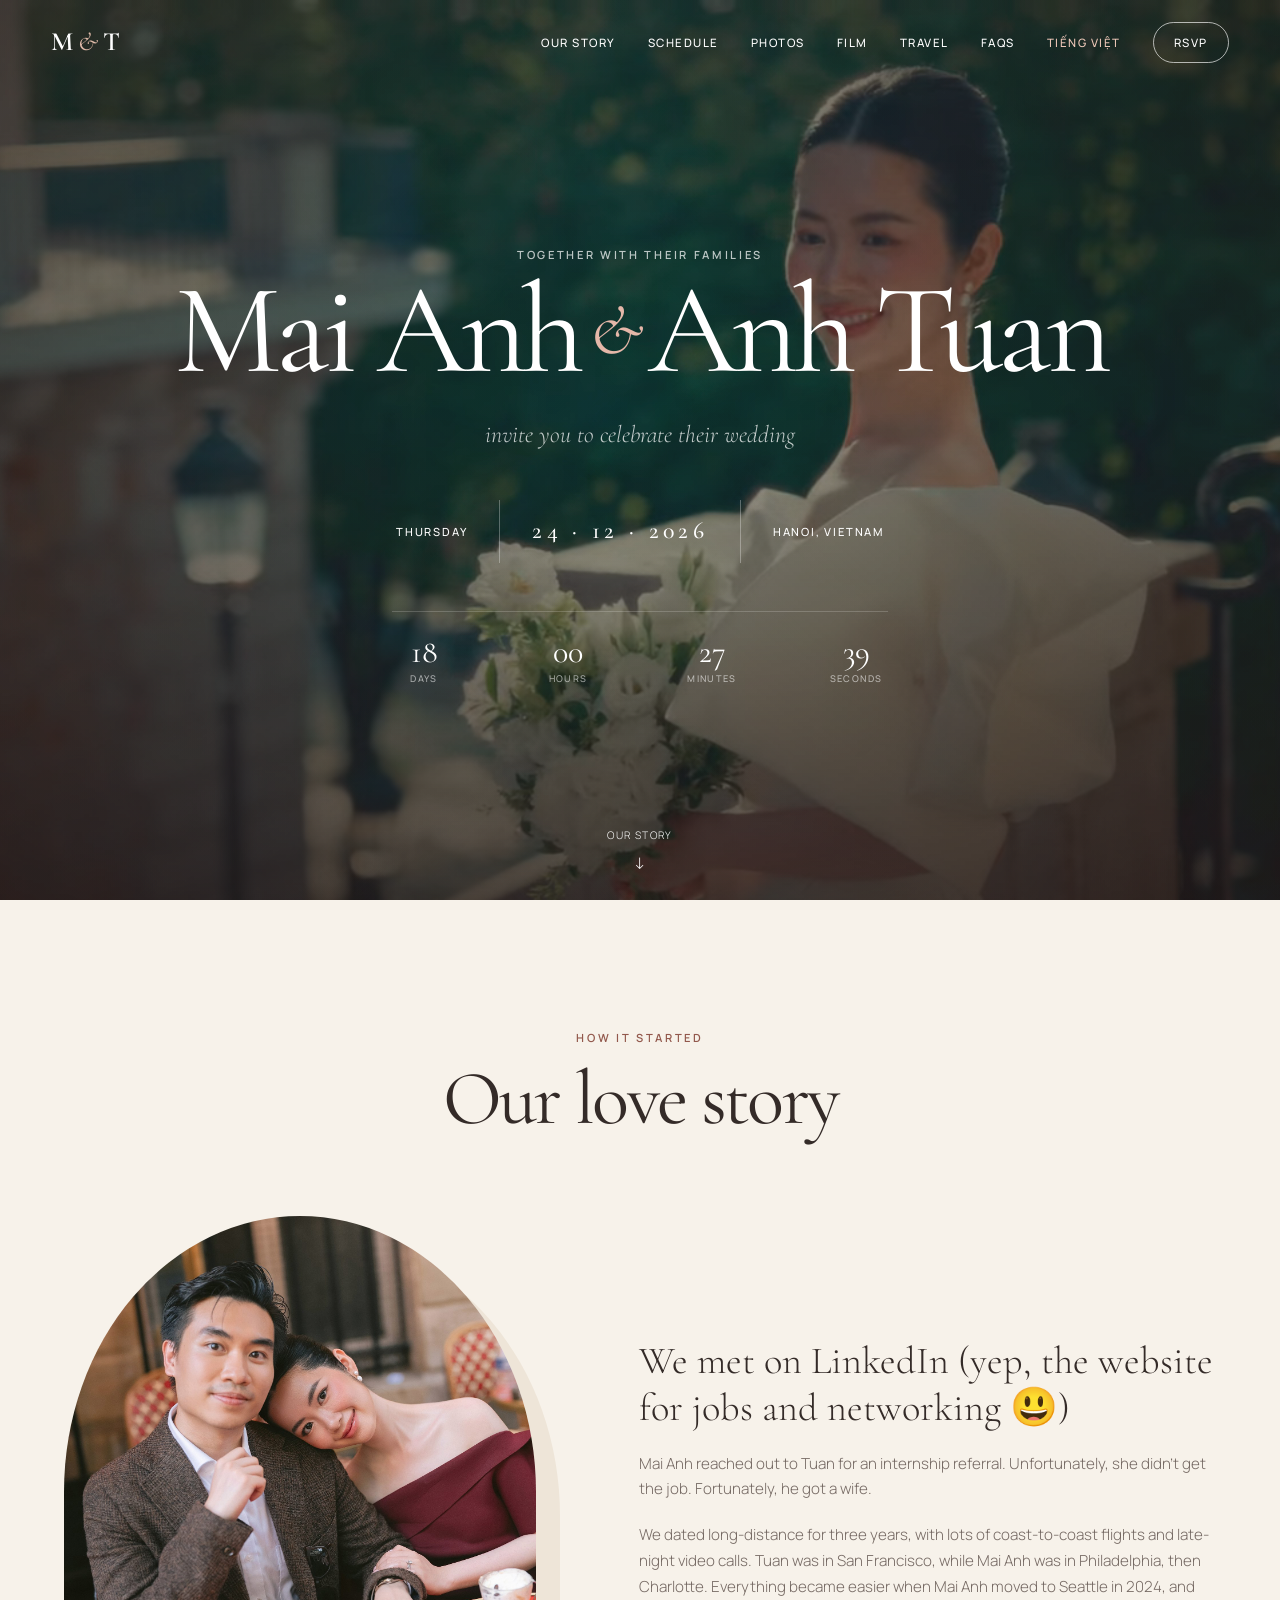
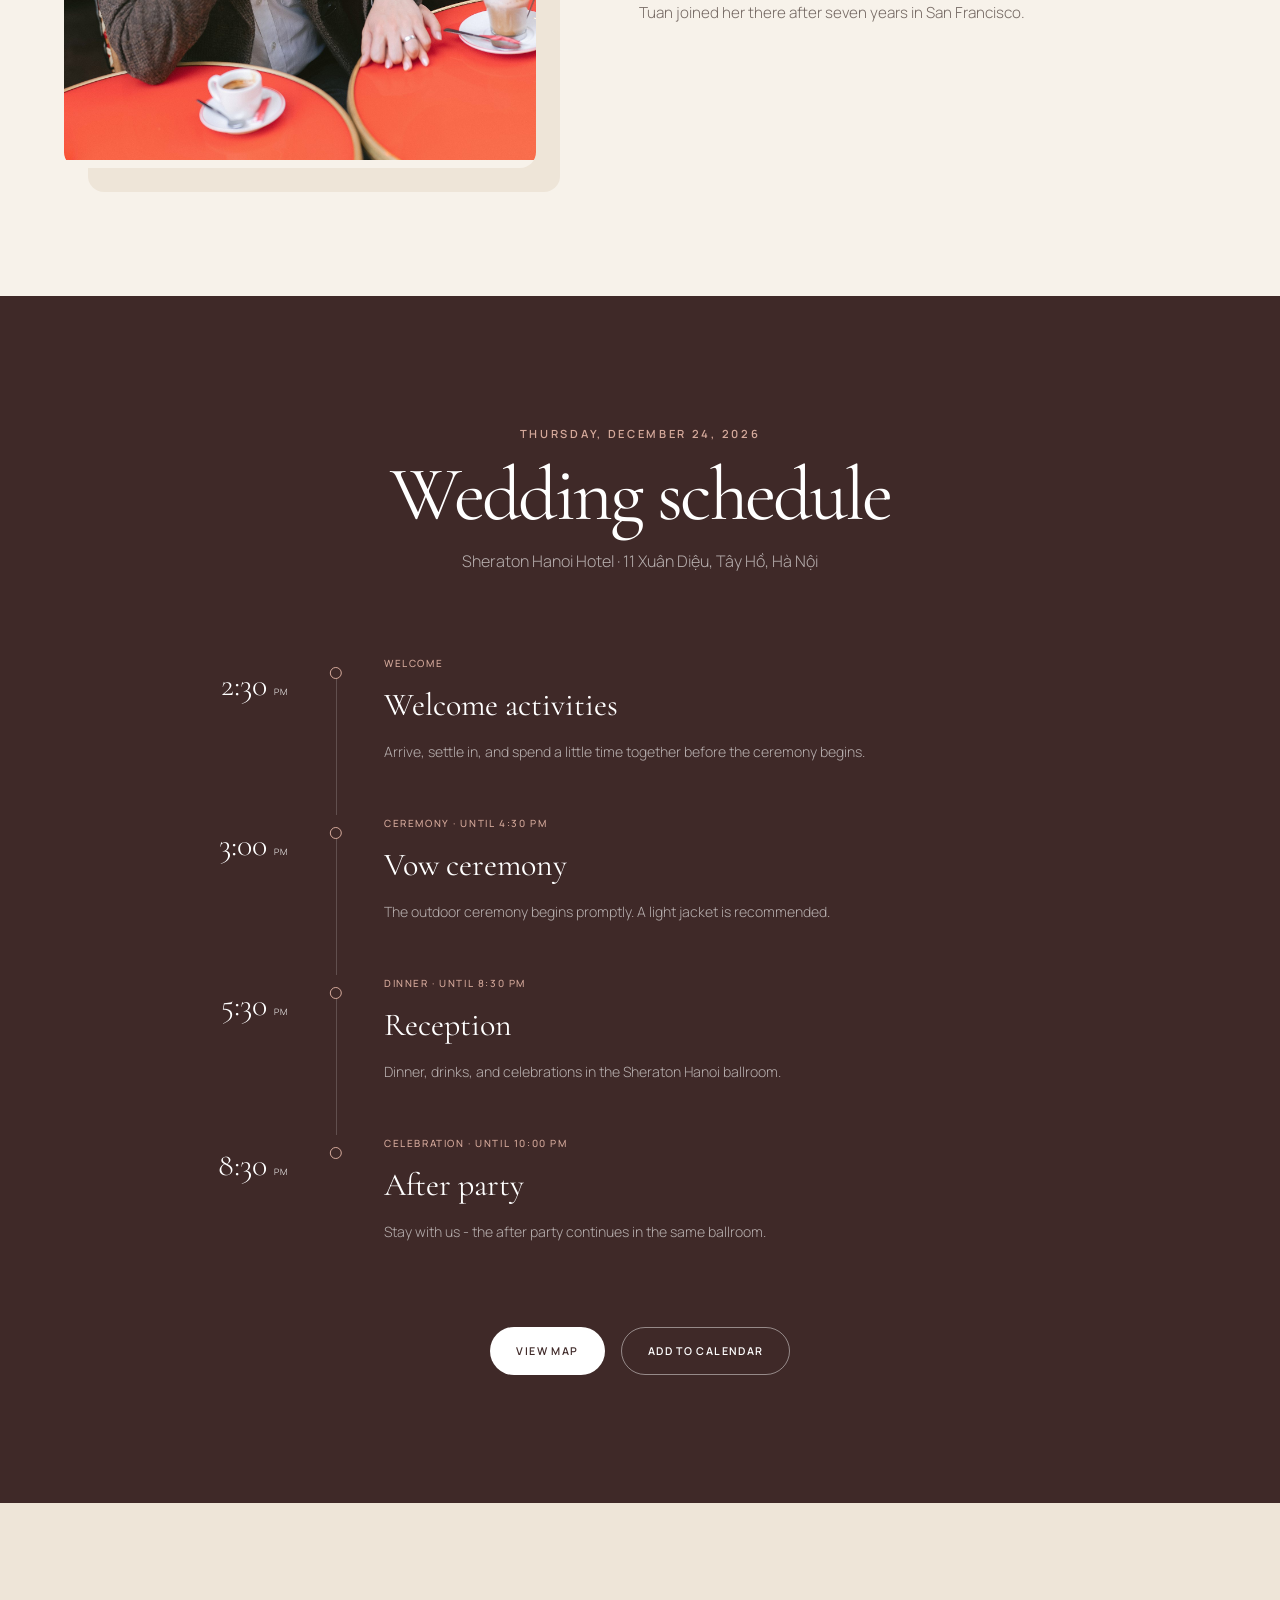
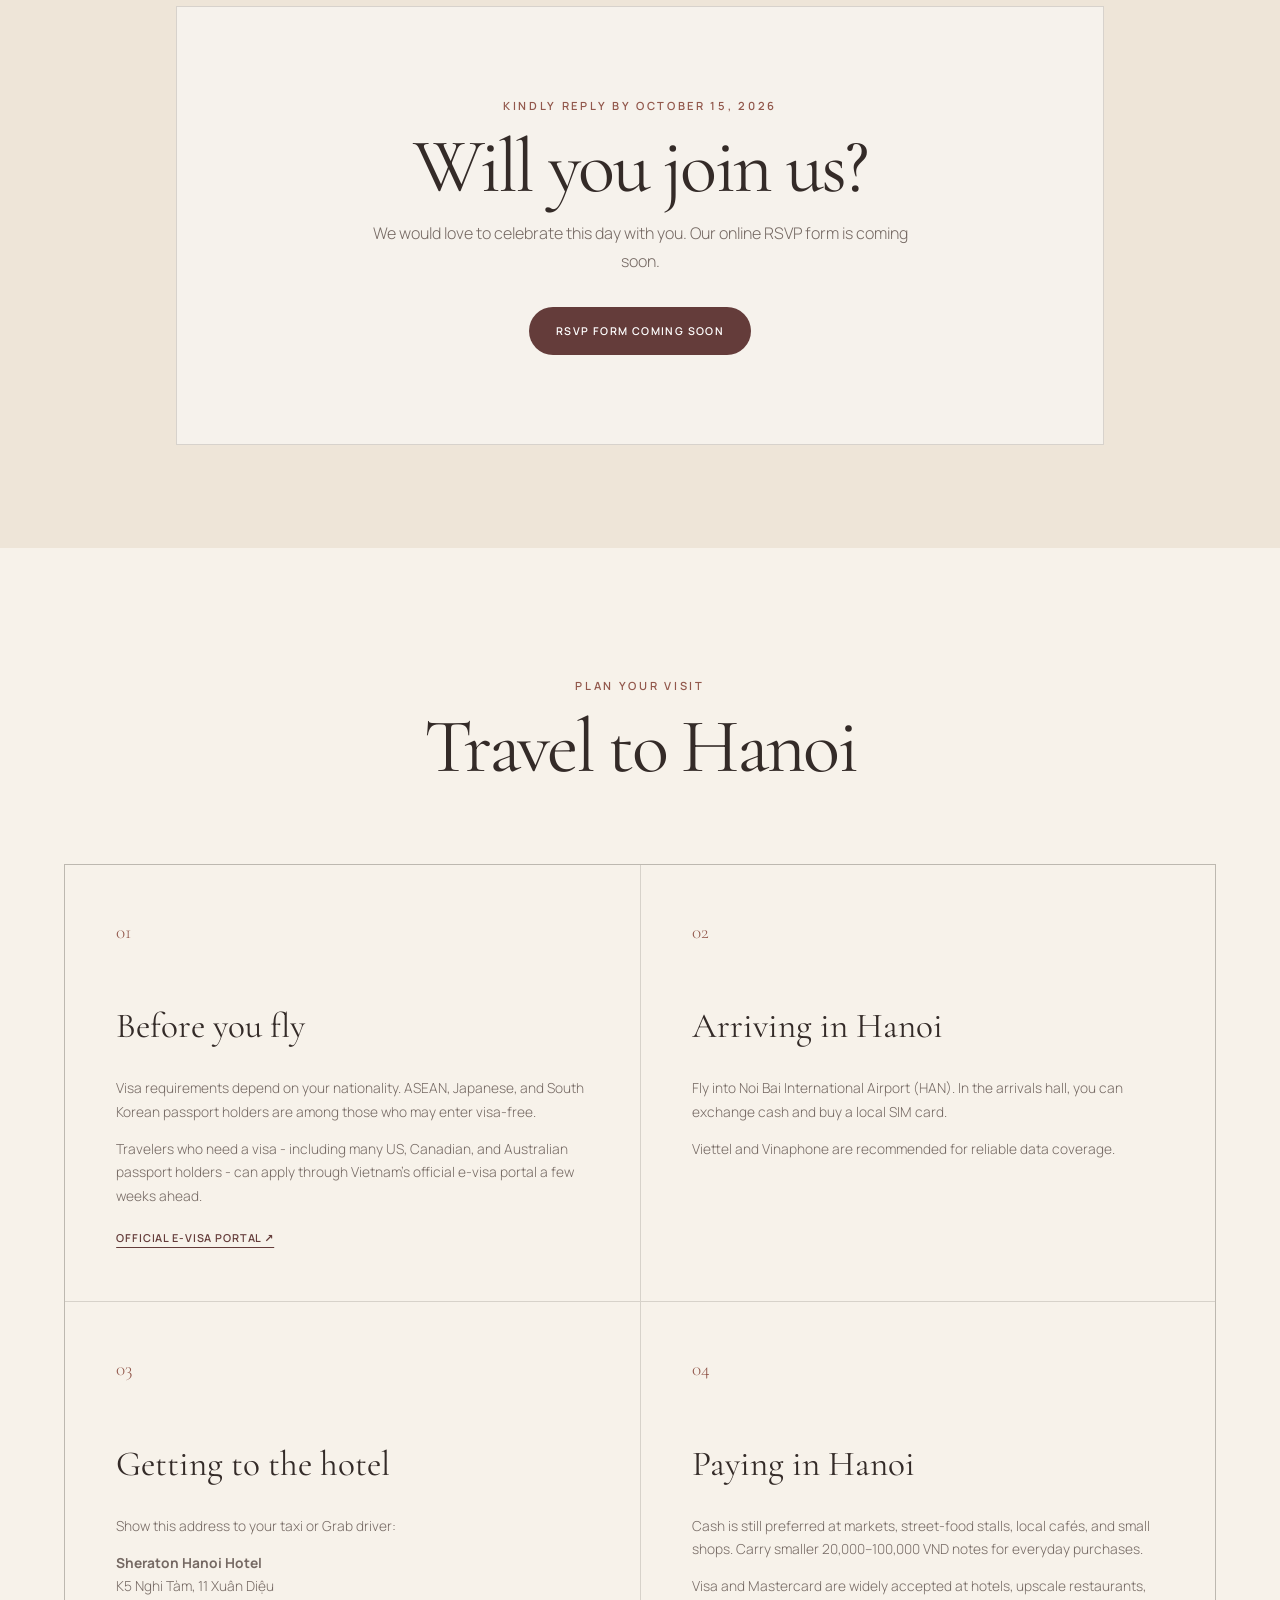
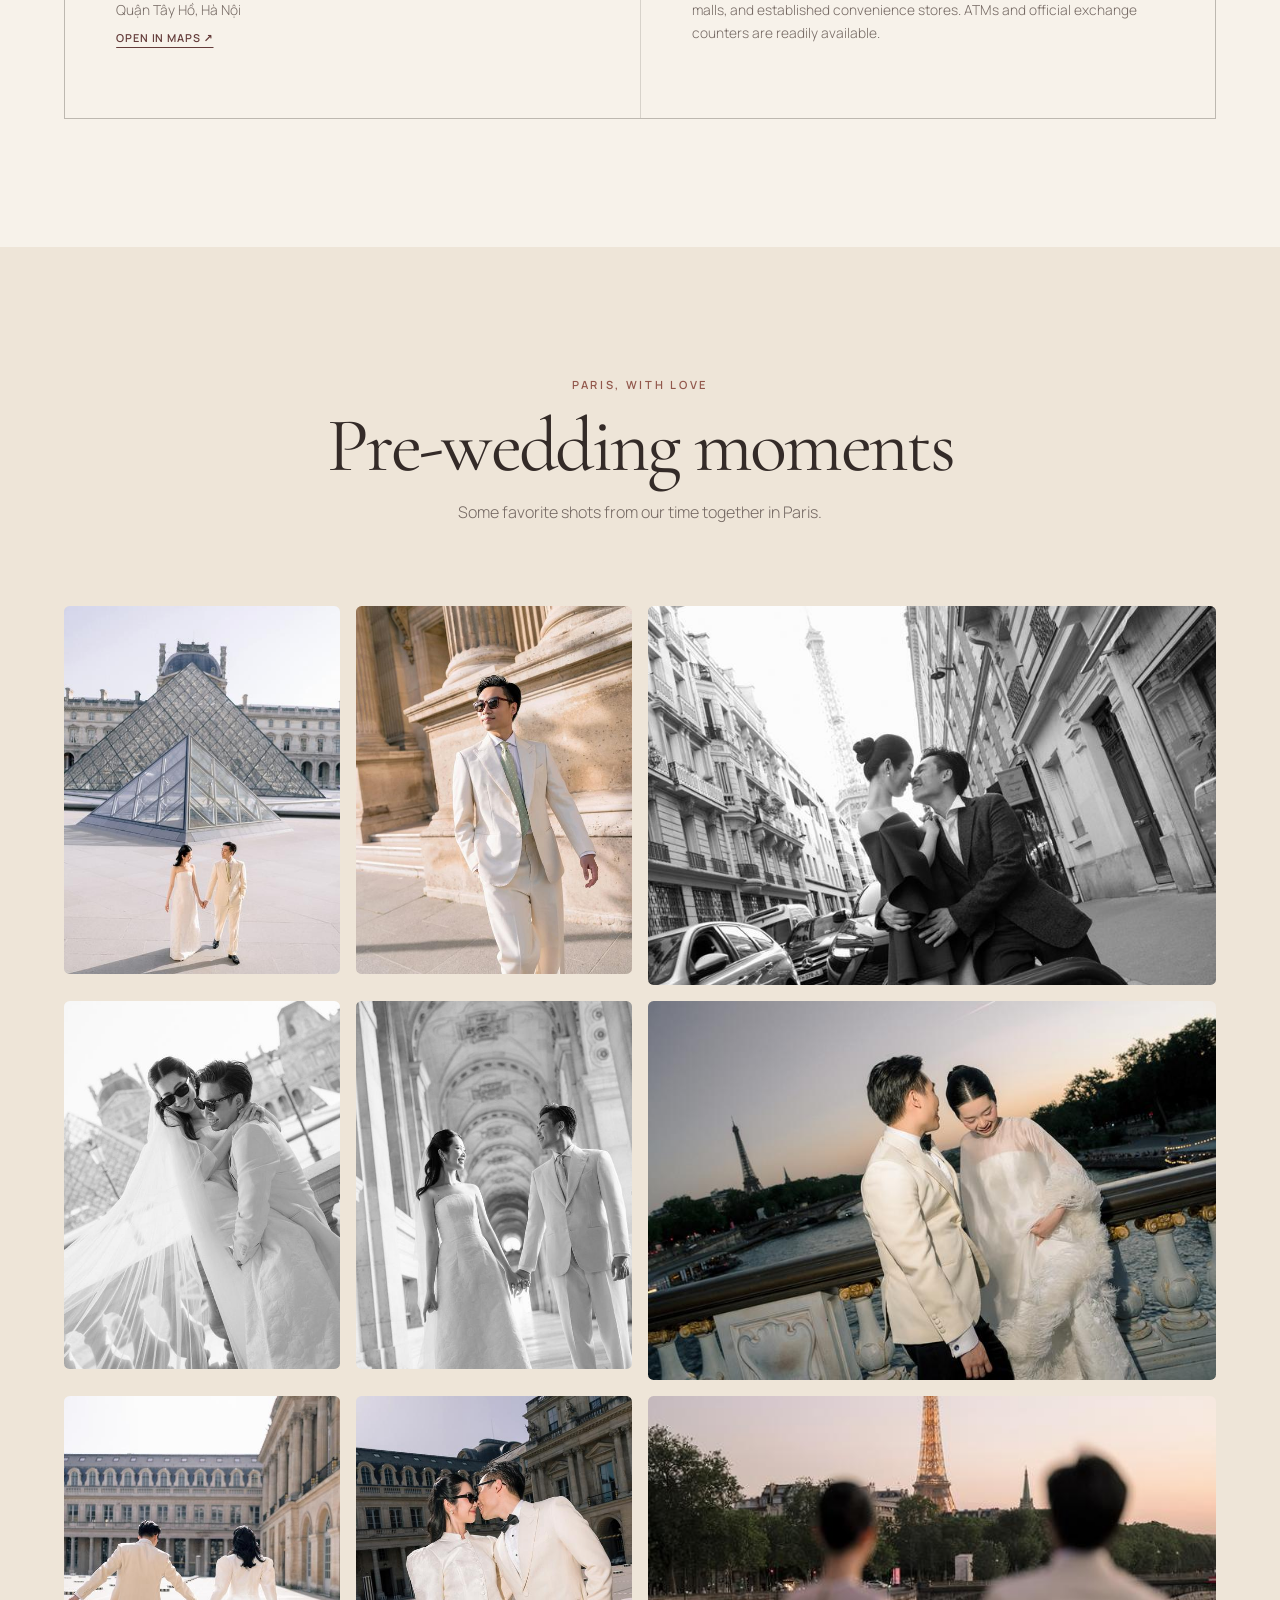
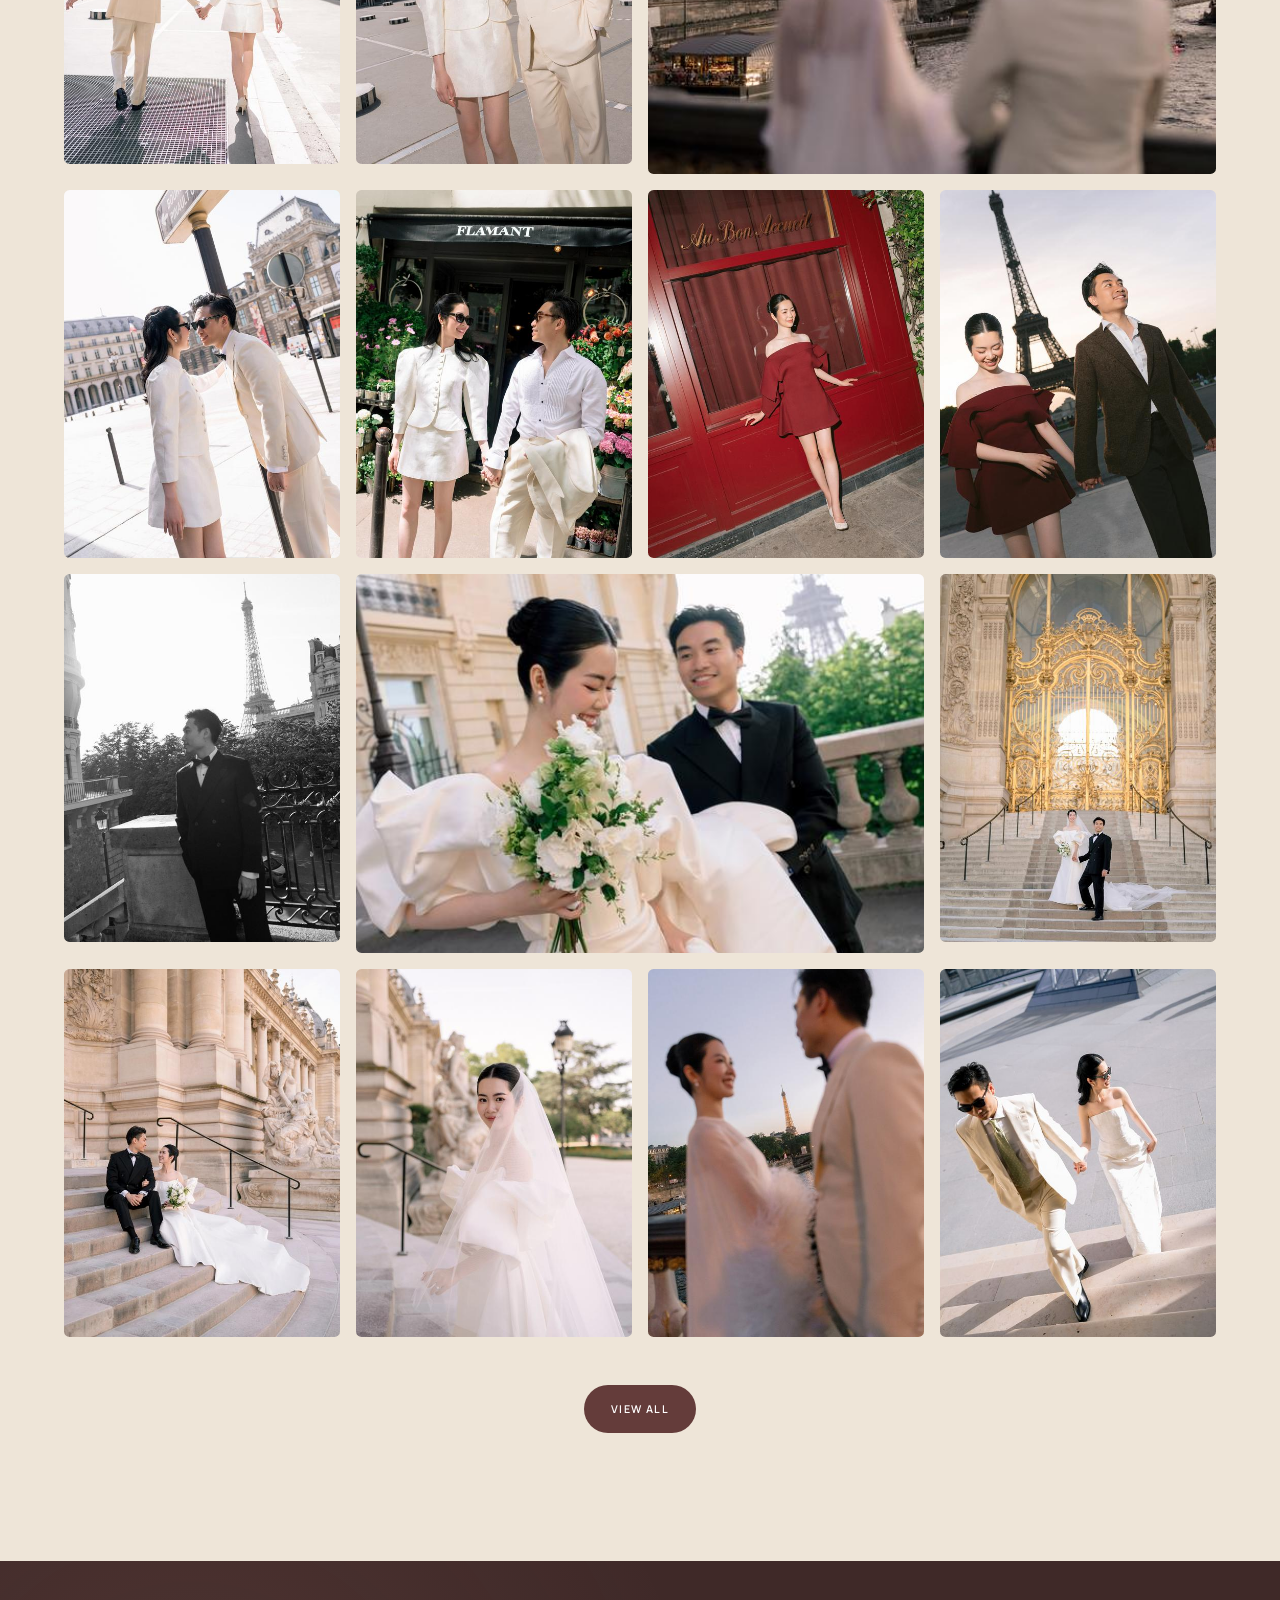
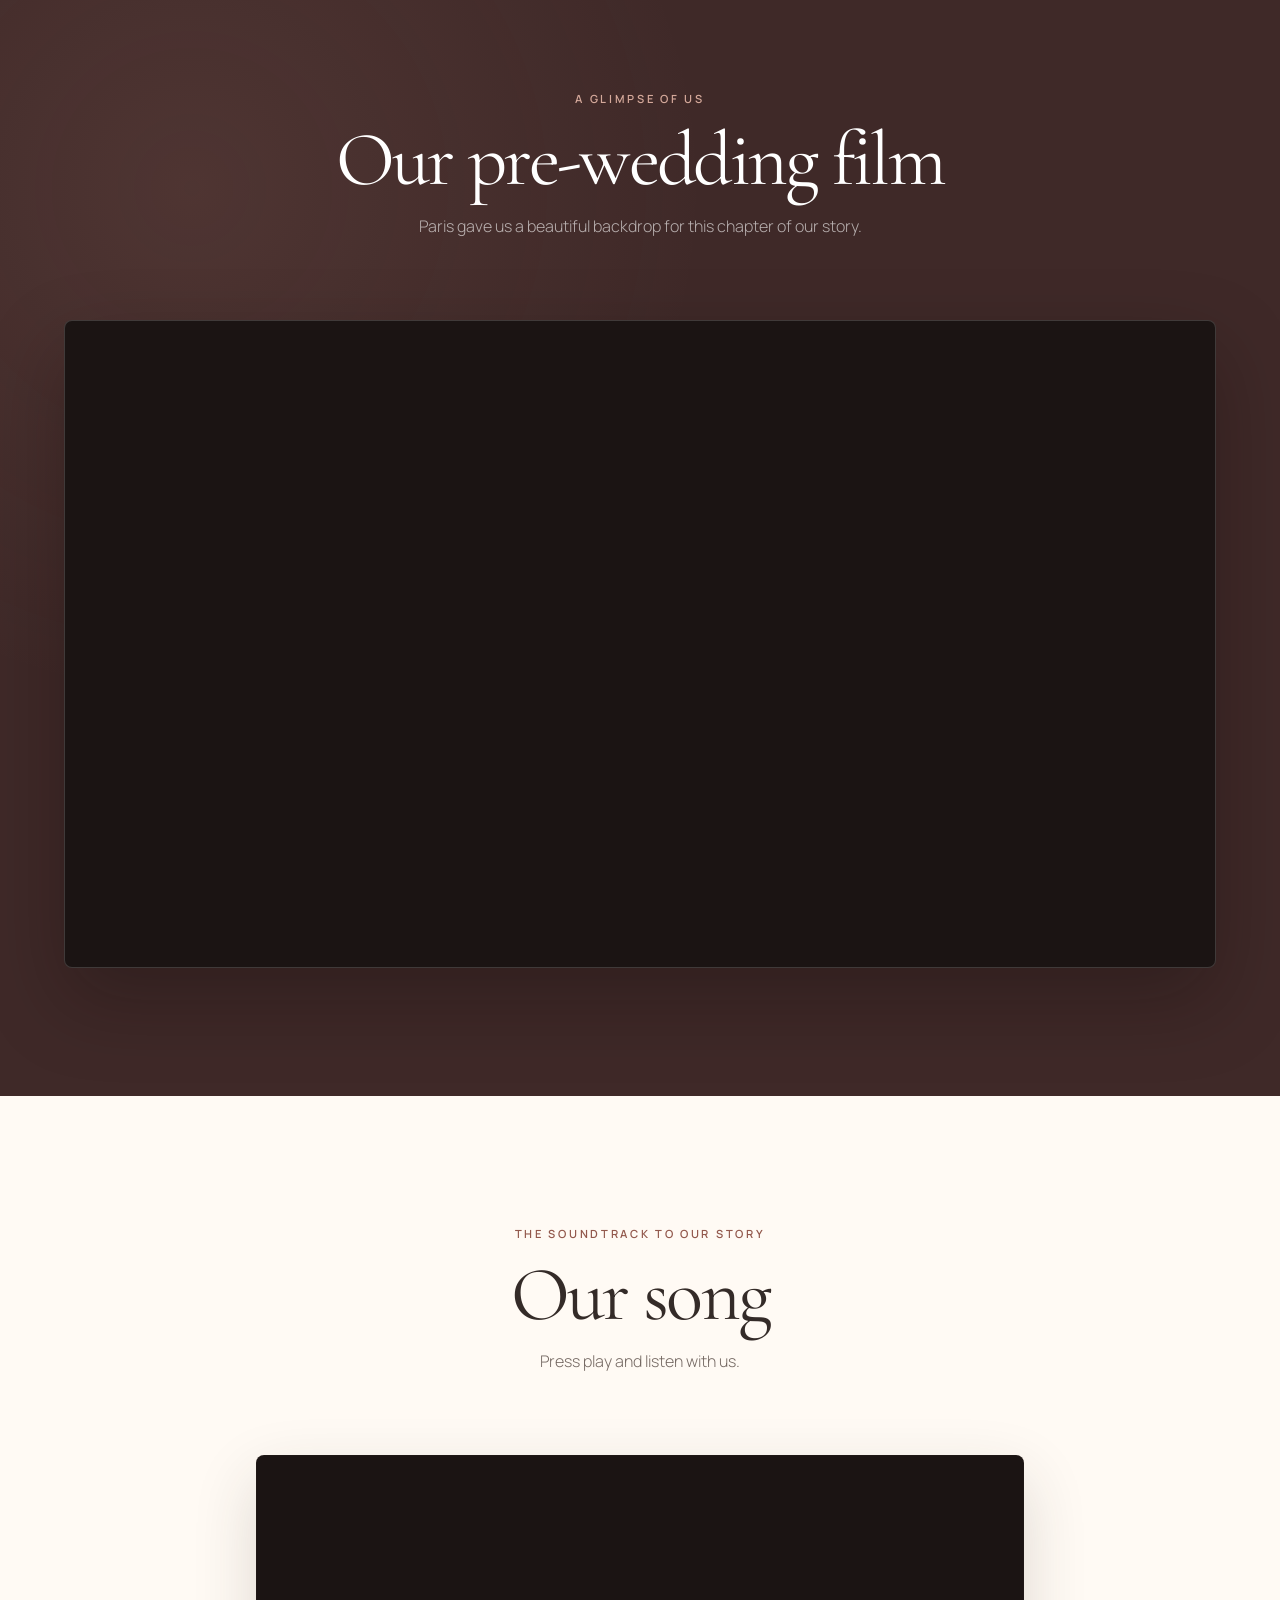
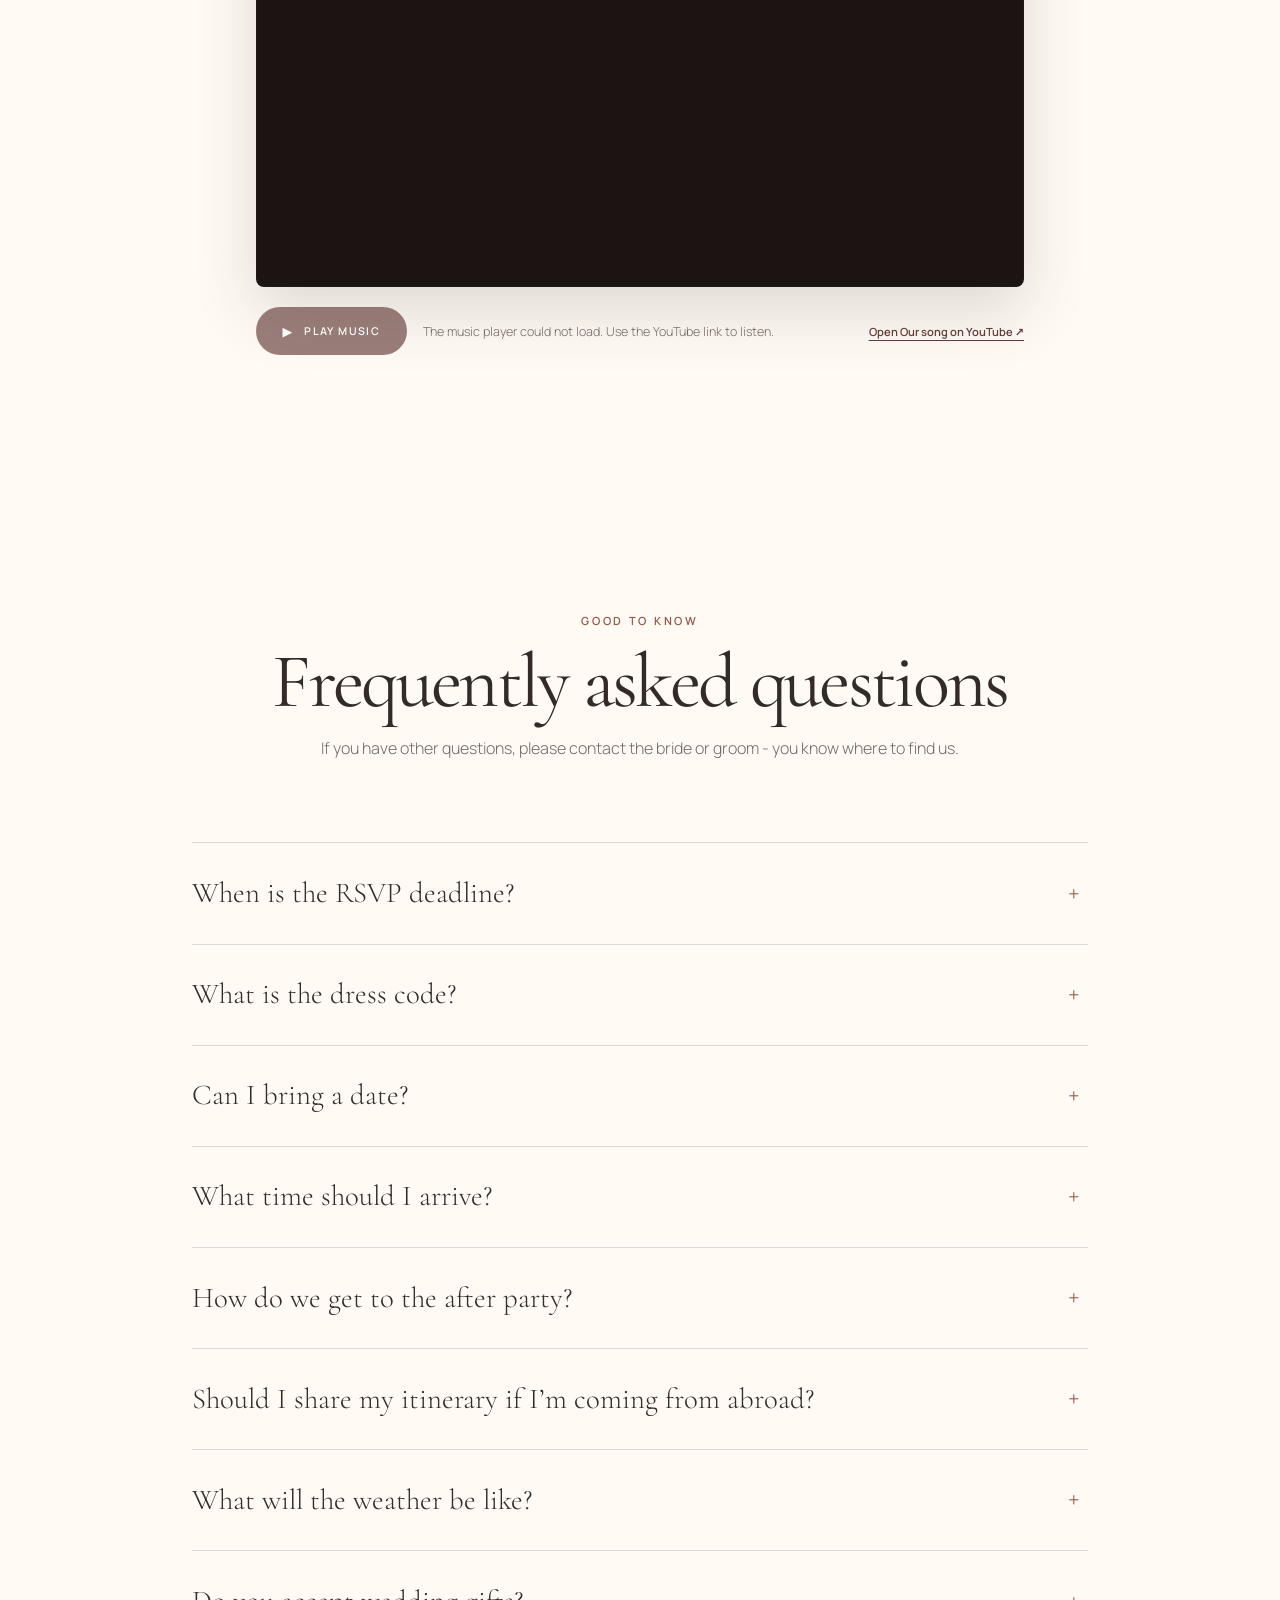
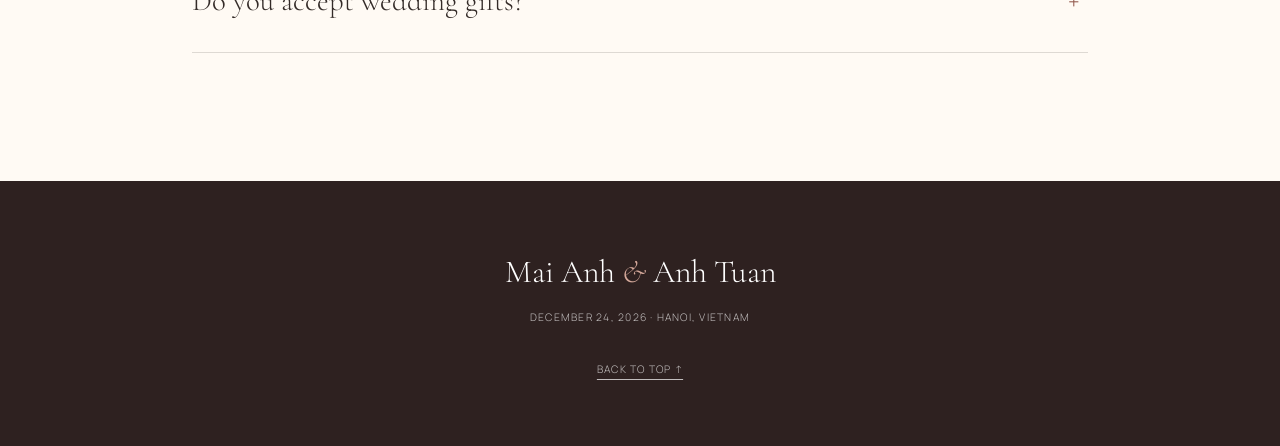
==== commit 0e77d763: "Refine guest entry and Vietnamese RSVP Apply the approved RSVP copy, update the Vietnamese song, sim" ====
--- a/en/index.html
+++ b/en/index.html
@@ -24,9 +24,9 @@
   <link rel="stylesheet" href="/styles.css">
   <script src="/script.js" defer></script>
 </head>
-<body>
+<body id="top">
   <a class="skip-link" href="#main-content">Skip to main content</a>
-  <header class="site-header" id="top">
+  <header class="site-header">
     <a class="wordmark" href="#top" aria-label="Mai Anh and Anh Tuan, home">M<span aria-hidden="true">&amp;</span>T</a>
     <button class="menu-toggle" type="button" aria-expanded="false" aria-controls="site-nav">
       <span class="sr-only">Menu</span>
--- a/styles.css
+++ b/styles.css
@@ -10,6 +10,7 @@
   --line: rgba(52, 43, 40, 0.16);
   --serif: "Cormorant Garamond", Georgia, serif;
   --sans: "Manrope", system-ui, sans-serif;
+  --vi-display-heading-size: clamp(2rem, 8vw, 4.5rem);
 }
 
 * {
@@ -30,8 +31,17 @@
 }
 
 .language-landing {
+  display: grid;
   min-height: 100svh;
-  background: var(--wine-dark);
+  align-items: safe center;
+  padding:
+    max(clamp(0.75rem, 2svh, 1.5rem), env(safe-area-inset-top))
+    max(1rem, env(safe-area-inset-right))
+    max(clamp(0.75rem, 2svh, 1.5rem), env(safe-area-inset-bottom))
+    max(1rem, env(safe-area-inset-left));
+  background:
+    radial-gradient(circle at 50% 0%, rgba(146, 88, 76, 0.38), transparent 34rem),
+    var(--wine-dark);
 }
 
 .language-landing::before {
@@ -39,38 +49,34 @@
 }
 
 .language-landing-main {
-  display: grid;
-  min-height: 100svh;
-  grid-template-columns: minmax(20rem, 0.84fr) minmax(30rem, 1.16fr);
+  width: min(100%, 42.5rem);
+  margin: 0 auto;
+  overflow: hidden;
+  border: 1px solid rgba(255, 255, 255, 0.12);
+  border-radius: 0.45rem;
   background: var(--paper);
+  box-shadow: 0 2rem 6rem rgba(24, 12, 12, 0.34);
 }
 
 .language-landing-visual {
   position: relative;
-  min-height: 100svh;
+  width: 100%;
+  max-height: min(50svh, 28.333rem);
   overflow: hidden;
+  aspect-ratio: 3 / 2;
   background: #251817;
 }
 
 .language-landing-visual picture,
-.language-landing-visual img,
-.language-landing-shade {
-  position: absolute;
-  inset: 0;
+.language-landing-visual img {
+  display: block;
   width: 100%;
   height: 100%;
 }
 
 .language-landing-visual img {
   object-fit: cover;
-  object-position: center 12%;
-}
-
-.language-landing-shade {
-  background:
-    linear-gradient(90deg, transparent 58%, rgba(37, 24, 23, 0.22)),
-    linear-gradient(0deg, rgba(37, 24, 23, 0.34), transparent 42%);
-  pointer-events: none;
+  object-position: center;
 }
 
 .language-landing-panel {
@@ -78,21 +84,14 @@
   min-width: 0;
   align-items: center;
   flex-direction: column;
-  justify-content: center;
-  padding: clamp(3rem, 7vw, 7rem);
+  padding:
+    clamp(1.25rem, 2.8vw, 2rem)
+    clamp(1.25rem, 6vw, 3rem)
+    clamp(1.4rem, 3vw, 2.25rem);
+  border-top: 1px solid var(--line);
   text-align: center;
 }
 
-.language-landing-mark {
-  margin: 0 0 clamp(2.5rem, 7vh, 5rem);
-  color: var(--ink);
-  font-family: var(--serif);
-  font-size: 1.7rem;
-  font-weight: 600;
-  letter-spacing: 0.05em;
-}
-
-.language-landing-mark i,
 .language-landing-panel h1 i {
   color: var(--rose);
   font-weight: 400;
@@ -101,31 +100,33 @@
 .language-landing-panel h1 {
   margin: 0;
   font-family: var(--serif);
-  font-size: clamp(3.5rem, 6.5vw, 6.5rem);
+  font-size: clamp(1.9rem, 8.5vw, 3.35rem);
   font-weight: 400;
-  letter-spacing: -0.045em;
-  line-height: 0.88;
+  letter-spacing: -0.055em;
+  line-height: 1;
+  white-space: nowrap;
 }
 
 .language-prompt {
   display: grid;
-  margin: 2.25rem 0;
+  margin: 0.65rem 0 0.9rem;
   color: var(--muted);
-  font-size: 0.82rem;
-  gap: 0.15rem;
+  font-size: 0.72rem;
+  gap: 0.05rem;
+  line-height: 1.4;
 }
 
 .language-options {
   display: grid;
-  width: min(100%, 26rem);
-  gap: 0.85rem;
+  width: min(100%, 23rem);
+  gap: 0.5rem;
 }
 
 .language-option {
   display: grid;
-  min-height: 4.75rem;
+  min-height: 3.25rem;
   align-content: center;
-  padding: 0.9rem 1.5rem;
+  padding: 0.45rem 1rem;
   border: 1px solid var(--line);
   border-radius: 0.4rem;
   color: var(--ink);
@@ -136,13 +137,13 @@
 
 .language-option strong {
   font-family: var(--serif);
-  font-size: 1.45rem;
+  font-size: 1.2rem;
   font-weight: 500;
 }
 
 .language-option span {
   color: var(--muted);
-  font-size: 0.64rem;
+  font-size: 0.6rem;
   font-weight: 500;
   letter-spacing: 0.08em;
   text-transform: uppercase;
@@ -171,14 +172,6 @@
 .language-option:hover span,
 .language-option:focus-visible span {
   color: rgba(255, 255, 255, 0.72);
-}
-
-.language-landing-location {
-  margin: clamp(2.5rem, 7vh, 5rem) 0 0;
-  color: var(--muted);
-  font-size: 0.62rem;
-  letter-spacing: 0.15em;
-  text-transform: uppercase;
 }
 
 body::before {
@@ -372,6 +365,12 @@
   color: rgba(255, 255, 255, 0.72);
 }
 
+.hero .hero-invitation-vi {
+  margin-bottom: 1.25rem;
+  font-size: clamp(0.9rem, 1.5vw, 1.1rem);
+  letter-spacing: 0.18em;
+}
+
 .hero h1 {
   display: flex;
   align-items: center;
@@ -427,6 +426,45 @@
   font-family: var(--serif);
   font-size: clamp(1.15rem, 2vw, 1.5rem);
   letter-spacing: 0.18em;
+}
+
+.hero-events {
+  display: grid;
+  width: min(100%, 48rem);
+  margin: 1.8rem auto 0;
+  gap: 0.7rem;
+}
+
+.hero-event {
+  display: grid;
+  min-width: 0;
+  align-items: center;
+  font-size: clamp(0.68rem, 1.35vw, 0.82rem);
+  font-weight: 500;
+  grid-template-columns: minmax(0, 0.72fr) auto minmax(0, 1.15fr);
+  letter-spacing: 0.1em;
+  text-transform: uppercase;
+}
+
+.hero-event + .hero-event {
+  padding-top: 0.7rem;
+  border-top: 1px solid rgba(255, 255, 255, 0.24);
+}
+
+.hero-event p {
+  margin: 0;
+  padding-inline: clamp(0.25rem, 1.5vw, 0.75rem);
+  white-space: nowrap;
+}
+
+.hero-event-date {
+  padding-block: 0.45rem;
+  border-right: 1px solid rgba(255, 255, 255, 0.3);
+  border-left: 1px solid rgba(255, 255, 255, 0.3);
+  font-family: var(--serif);
+  font-size: clamp(1.15rem, 2.2vw, 1.45rem);
+  letter-spacing: 0.12em;
+  line-height: 1.25;
 }
 
 .countdown {
@@ -497,6 +535,13 @@
   line-height: 0.95;
 }
 
+.gallery-heading-single h2,
+.film-heading-single h2,
+.schedule-heading-single h2,
+.song-heading-single h2 {
+  margin-bottom: 0;
+}
+
 .section-heading > p:last-child {
   margin-right: auto;
   margin-left: auto;
@@ -562,6 +607,99 @@
   margin: 0 auto;
 }
 
+.schedule-event-groups {
+  display: grid;
+  width: min(100%, 68rem);
+  margin: 0 auto;
+  gap: clamp(5rem, 10vw, 8rem);
+}
+
+.schedule-event-group {
+  min-width: 0;
+}
+
+.schedule-event-group + .schedule-event-group {
+  padding-top: clamp(4rem, 8vw, 6rem);
+  border-top: 1px solid rgba(255, 255, 255, 0.22);
+}
+
+.schedule-event-heading {
+  width: min(100%, 42rem);
+  margin: 0 auto clamp(2.5rem, 6vw, 4rem);
+  text-align: center;
+}
+
+.schedule-event-heading h3 {
+  margin: 0 0 0.75rem;
+  font-family: var(--serif);
+  font-size: clamp(2.75rem, 6vw, 4.75rem);
+  font-weight: 400;
+  line-height: 0.95;
+}
+
+.schedule-event-heading > p:last-child {
+  margin: 0;
+  color: rgba(255, 255, 255, 0.68);
+}
+
+.schedule-event-heading strong {
+  color: #fff;
+  font-weight: 500;
+}
+
+@media (min-width: 880px) {
+  .schedule-event-groups {
+    grid-template-columns: repeat(2, minmax(0, 1fr));
+    grid-template-rows: auto minmax(0, 1fr) auto;
+    column-gap: clamp(2.5rem, 5vw, 5rem);
+    row-gap: 0;
+  }
+
+  .schedule-event-group {
+    display: grid;
+    grid-row: 1 / span 3;
+    grid-template-rows: auto 1fr auto;
+    grid-template-rows: subgrid;
+  }
+
+  .schedule-event-group:first-child {
+    grid-column: 1;
+  }
+
+  .schedule-event-group:last-child {
+    grid-column: 2;
+  }
+
+  .schedule-event-group + .schedule-event-group {
+    padding-top: 0;
+    border-top: 0;
+  }
+
+  .schedule-event-heading {
+    margin-bottom: clamp(2.25rem, 4vw, 3rem);
+  }
+
+  .schedule-event-group .timeline {
+    display: grid;
+    grid-auto-rows: 1fr;
+  }
+
+  .schedule-event-group .timeline-item {
+    grid-template-columns: 5.25rem 1rem minmax(0, 1fr);
+    gap: 1rem;
+  }
+
+  .schedule-event-group .timeline-time,
+  .schedule-rsvp-vi .rsvp-deadline-vi {
+    font-size: clamp(1.4rem, 2.5vw, 1.75rem);
+  }
+
+  .schedule-event-group .timeline-title,
+  .schedule-rsvp-vi .timeline-title {
+    font-size: clamp(1.55rem, 2.5vw, 2rem);
+  }
+}
+
 .timeline-item {
   display: grid;
   min-height: 10rem;
@@ -571,9 +709,13 @@
 
 .timeline-time {
   padding-top: 0.15rem;
+  text-align: right;
+}
+
+.timeline-time,
+.rsvp-deadline-vi {
   font-family: var(--serif);
   font-size: 2rem;
-  text-align: right;
 }
 
 .timeline-time small {
@@ -621,7 +763,9 @@
   text-transform: uppercase;
 }
 
-.timeline-item h3 {
+.timeline-item h3,
+.timeline-item h4,
+.timeline-title {
   margin: 0 0 0.5rem;
   font-family: var(--serif);
   font-size: 2rem;
@@ -640,6 +784,18 @@
   justify-content: center;
   gap: 1rem;
   margin-top: 2rem;
+}
+
+.schedule-event-group .schedule-actions {
+  width: 100%;
+}
+
+.schedule-event-group .schedule-actions .button {
+  min-width: 0;
+  flex: 1 1 0;
+  padding-right: clamp(0.65rem, 2vw, 1.25rem);
+  padding-left: clamp(0.65rem, 2vw, 1.25rem);
+  white-space: nowrap;
 }
 
 .button {
@@ -708,6 +864,69 @@
   color: var(--muted);
 }
 
+.section-heading h2.vi-display-heading {
+  font-size: var(--vi-display-heading-size);
+}
+
+.schedule-rsvp-vi {
+  display: flex;
+  width: min(100%, 68rem);
+  align-items: center;
+  flex-direction: column;
+  margin: clamp(3rem, 5vw, 4rem) auto 0;
+  padding-top: clamp(2rem, 4vw, 3rem);
+  border-top: 1px solid rgba(255, 255, 255, 0.24);
+  text-align: center;
+}
+
+.schedule-rsvp-vi .rsvp-copy-display {
+  width: 100%;
+  max-width: 56rem;
+  margin-right: auto;
+  margin-left: auto;
+  font-family: var(--serif);
+  font-weight: 400;
+  letter-spacing: -0.025em;
+  text-align: center;
+  text-wrap: balance;
+}
+
+.schedule-rsvp-vi .rsvp-deadline-vi {
+  padding-top: 0;
+  margin-bottom: 1.75rem;
+  color: #d5a99b;
+  font-feature-settings: "lnum" 1, "onum" 0;
+  font-weight: 500;
+  font-variant-numeric: lining-nums;
+  line-height: 1.2;
+  letter-spacing: 0.035em;
+  text-align: center;
+  text-wrap: nowrap;
+  text-transform: none;
+  white-space: nowrap;
+}
+
+.schedule-rsvp-vi .rsvp-message-vi {
+  font-size: clamp(1.075rem, 2.5vw, 2rem);
+  line-height: 1.15;
+  text-wrap: nowrap;
+  white-space: nowrap;
+}
+
+.schedule-rsvp-vi p:not(.eyebrow) {
+  margin-top: 0;
+  margin-bottom: 2rem;
+  color: rgba(255, 255, 255, 0.76);
+}
+
+.schedule-rsvp-vi .button:disabled {
+  border-color: rgba(255, 255, 255, 0.34);
+  color: rgba(255, 255, 255, 0.76);
+  cursor: not-allowed;
+  opacity: 1;
+  background: rgba(255, 255, 255, 0.08);
+}
+
 .travel-grid {
   display: grid;
   width: min(100%, 72rem);
@@ -761,6 +980,12 @@
 .gallery {
   overflow: hidden;
   background: var(--paper-deep);
+}
+
+.gallery-heading-single h2.vi-display-heading {
+  font-size: clamp(1.2rem, 5vw, 3rem);
+  letter-spacing: -0.045em;
+  white-space: nowrap;
 }
 
 .gallery-grid {
@@ -981,6 +1206,15 @@
     var(--wine-dark);
 }
 
+.gallery.gallery-vn-blended {
+  padding-bottom: clamp(2.5rem, 5vw, 4rem);
+}
+
+.film.film-vn-blended {
+  padding-top: 0;
+  background: var(--paper-deep);
+}
+
 .film-frame {
   width: min(100%, 72rem);
   margin: 0 auto;
@@ -1074,6 +1308,18 @@
   text-transform: uppercase;
 }
 
+.footer-events-vi {
+  display: grid;
+  margin-top: 0.75rem;
+  gap: 0.35rem;
+}
+
+.footer-events-vi p {
+  margin: 0;
+  line-height: 1.55;
+  text-wrap: balance;
+}
+
 footer a {
   display: inline-block;
   margin-top: 1.5rem;
@@ -1081,46 +1327,34 @@
 }
 
 @media (max-width: 700px) {
+  .language-landing {
+    padding: 0;
+    background: var(--paper);
+  }
+
   .language-landing-main {
-    display: block;
-  }
-
-  .language-landing-visual {
     width: 100%;
-    min-height: 22rem;
-    height: 58svh;
-  }
-
-  .language-landing-visual img {
-    object-position: center 8%;
-  }
-
-  .language-landing-shade {
-    background:
-      linear-gradient(0deg, rgba(37, 24, 23, 0.46), transparent 48%),
-      linear-gradient(90deg, rgba(37, 24, 23, 0.12), transparent 30%, rgba(37, 24, 23, 0.12));
+    border: 0;
+    border-radius: 0;
+    box-shadow: none;
   }
 
   .language-landing-panel {
-    min-height: 42svh;
-    padding: 2.5rem 1.25rem 3rem;
-  }
-
-  .language-landing-mark {
-    display: none;
+    padding:
+      clamp(1.1rem, 4vw, 1.5rem)
+      max(1.25rem, env(safe-area-inset-right))
+      max(clamp(1.35rem, 4.5vw, 1.75rem), env(safe-area-inset-bottom))
+      max(1.25rem, env(safe-area-inset-left));
   }
 
   .language-landing-panel h1 {
-    font-size: clamp(3.35rem, 17vw, 5rem);
+    font-size: clamp(1.9rem, 8.5vw, 3.25rem);
   }
 
   .language-prompt {
-    margin: 1.5rem 0;
-  }
-
-  .language-landing-location {
-    margin-top: 2rem;
-  }
+    margin: 0.6rem 0 0.8rem;
+  }
+
 }
 
 @media (max-width: 800px) {
@@ -1231,7 +1465,8 @@
     gap: 1rem;
   }
 
-  .timeline-time {
+  .timeline-time,
+  .schedule-rsvp-vi .rsvp-deadline-vi {
     font-size: 1.5rem;
   }
 
@@ -1264,6 +1499,29 @@
     border-left: 0;
   }
 
+  .hero-events {
+    width: min(calc(100% + 1rem), 23rem);
+    margin: 1.25rem 0 0 50%;
+    gap: 0.55rem;
+    transform: translateX(-50%);
+  }
+
+  .hero-event {
+    font-size: clamp(0.6rem, 2.7vw, 0.7rem);
+    grid-template-columns: minmax(0, 0.72fr) auto minmax(0, 1.15fr);
+    letter-spacing: 0.07em;
+  }
+
+  .hero-event + .hero-event {
+    padding-top: 0.55rem;
+  }
+
+  .hero-event-date {
+    padding: 0.35rem clamp(0.3rem, 1.4vw, 0.5rem);
+    font-size: clamp(0.9rem, 4.1vw, 1.05rem);
+    letter-spacing: 0.08em;
+  }
+
   .countdown strong {
     font-size: 1.65rem;
   }
@@ -1274,6 +1532,11 @@
 
   .schedule-actions {
     flex-direction: column;
+  }
+
+  .schedule-event-group .schedule-actions {
+    flex-direction: row;
+    gap: 0.75rem;
   }
 
   .song-controls {
@@ -1311,8 +1574,13 @@
     gap: 0.8rem;
   }
 
-  .timeline-time {
+  .timeline-time,
+  .schedule-rsvp-vi .rsvp-deadline-vi {
     font-size: 1.2rem;
+  }
+
+  .schedule-rsvp-vi .rsvp-deadline-vi {
+    font-size: 1.19375rem;
   }
 
   .timeline-item h3 {
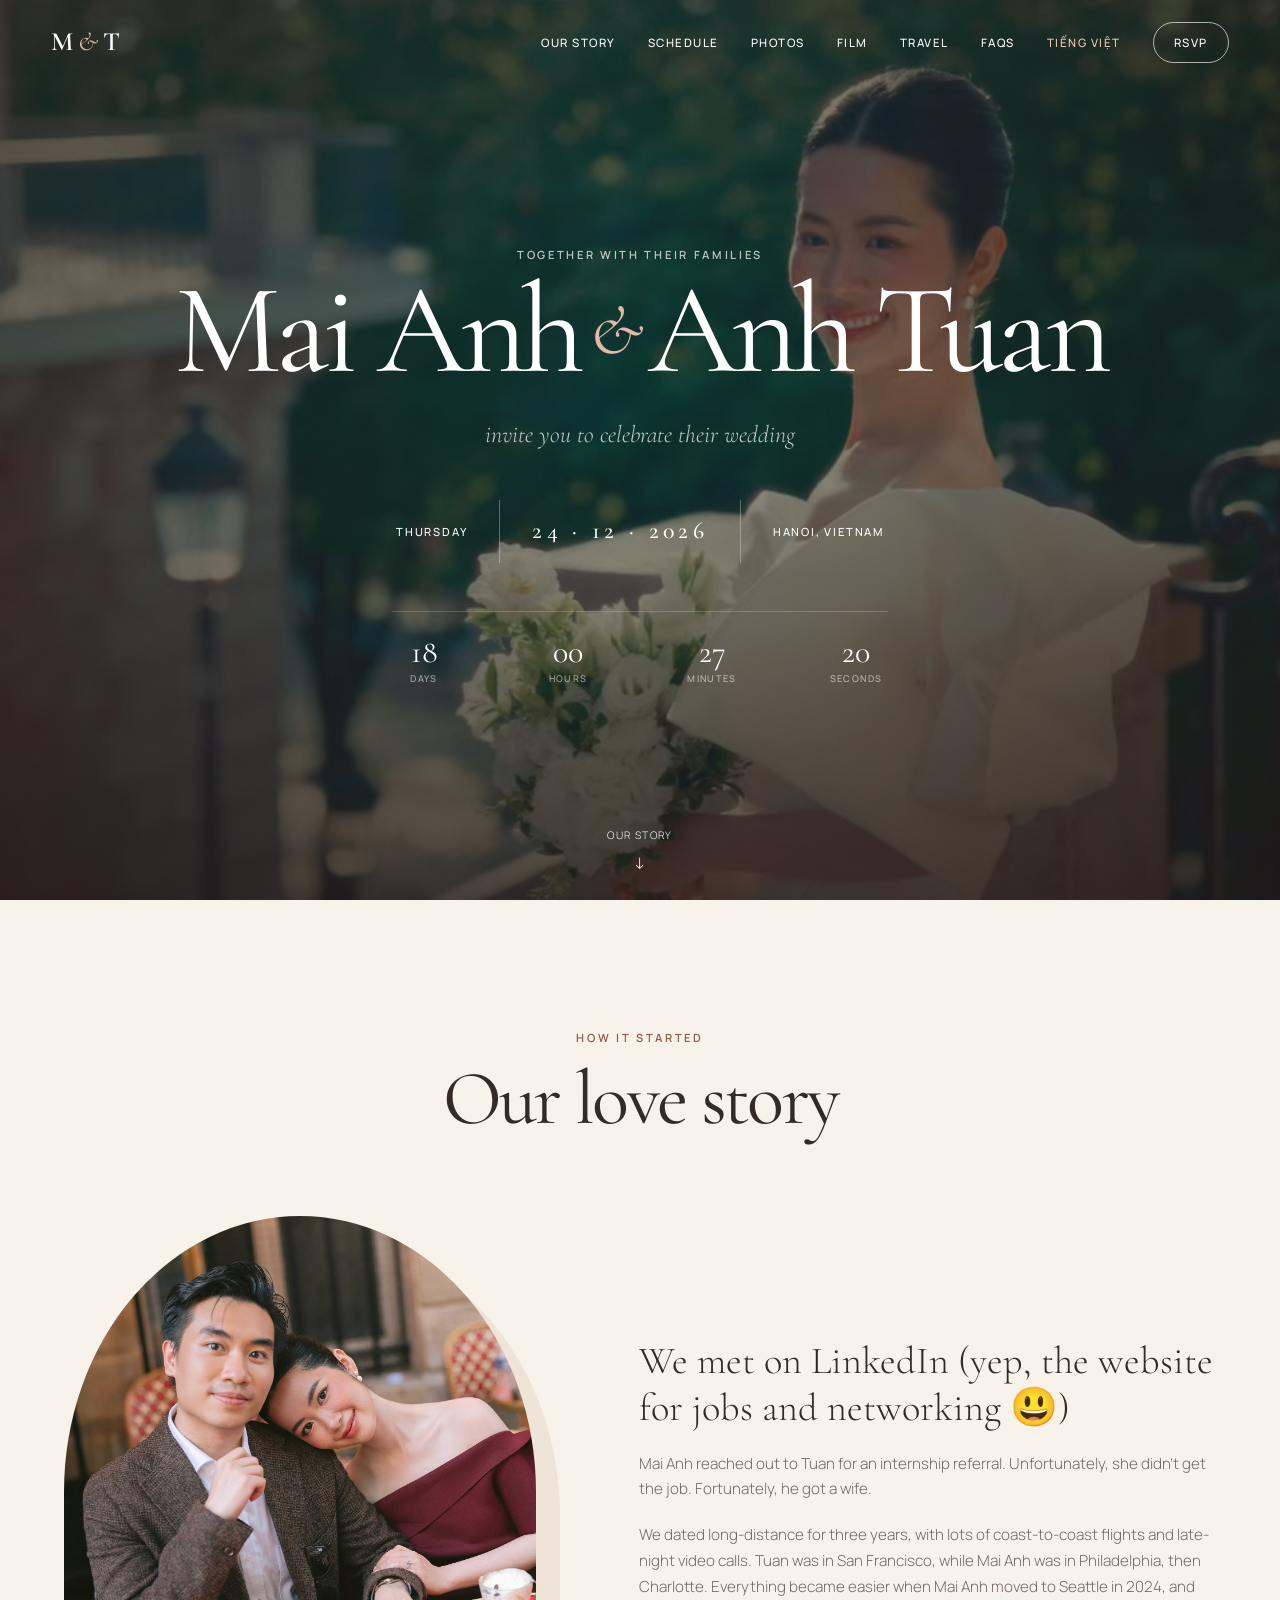
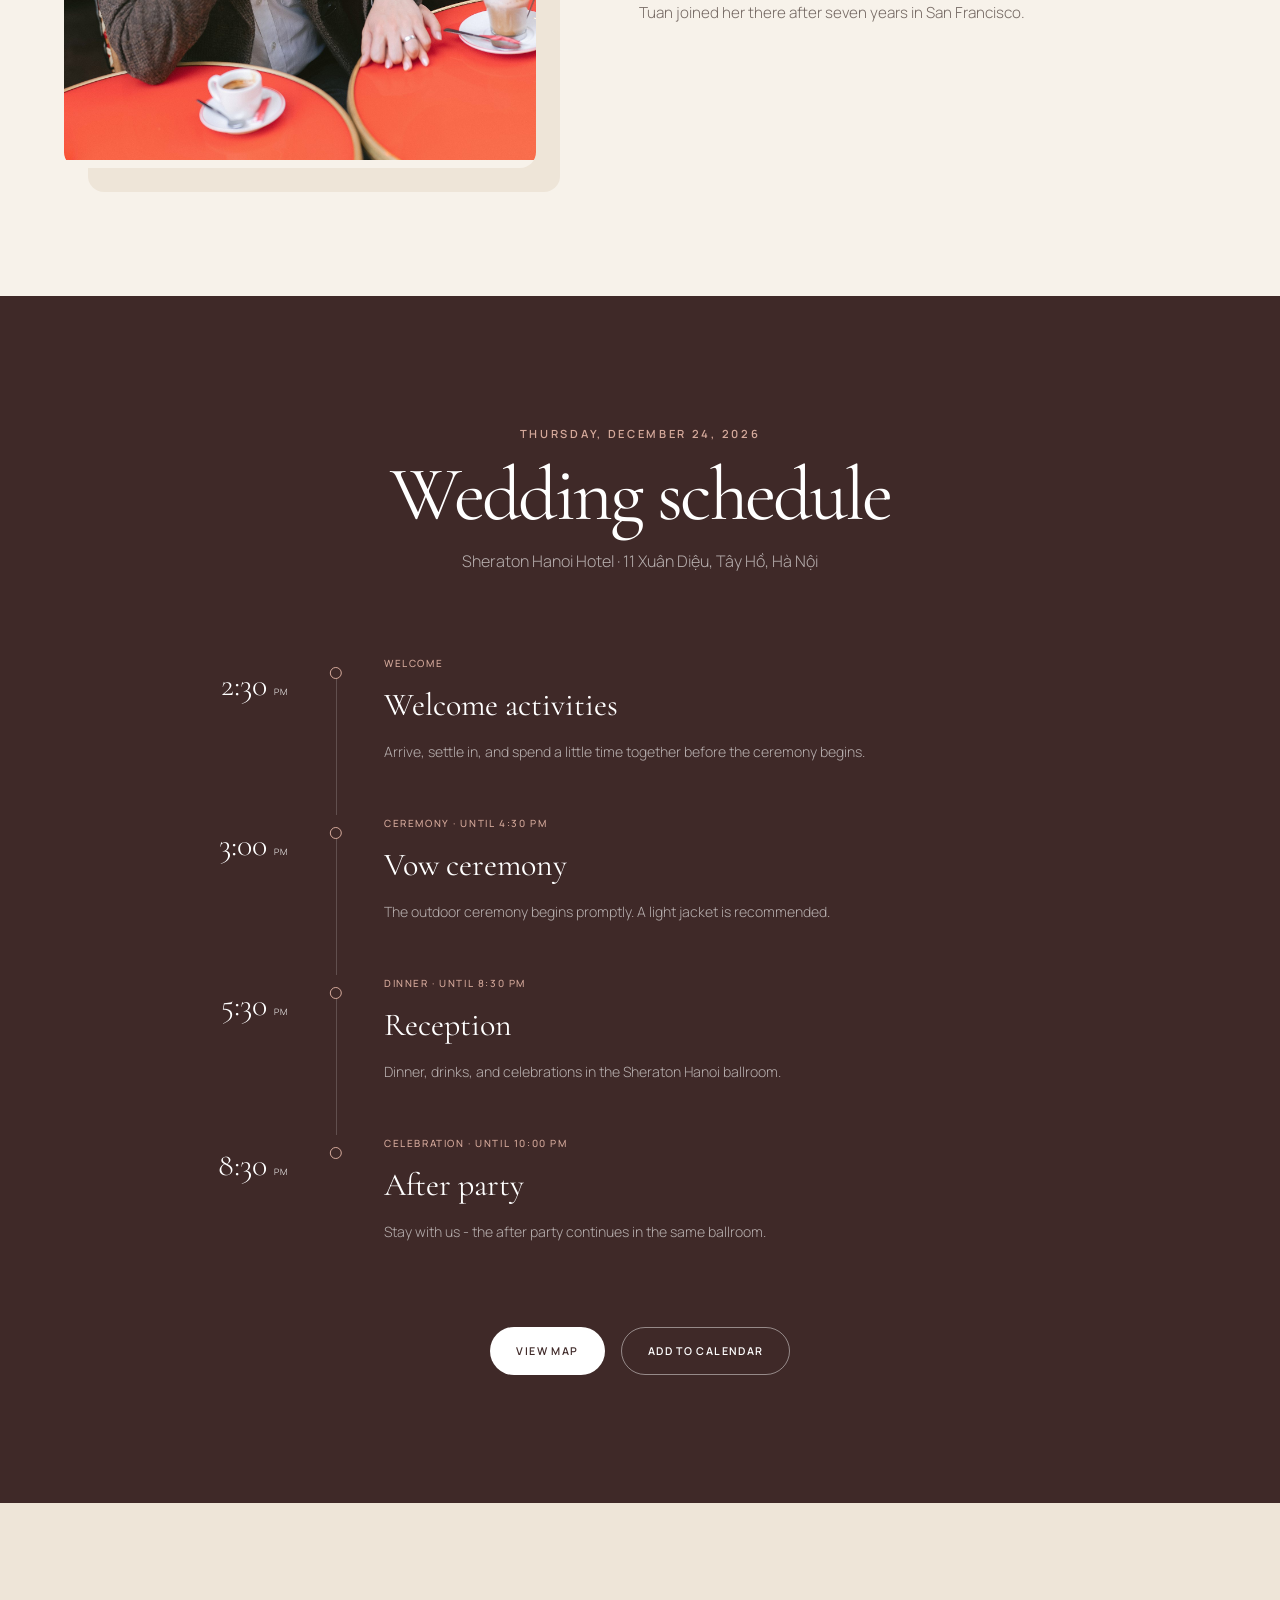
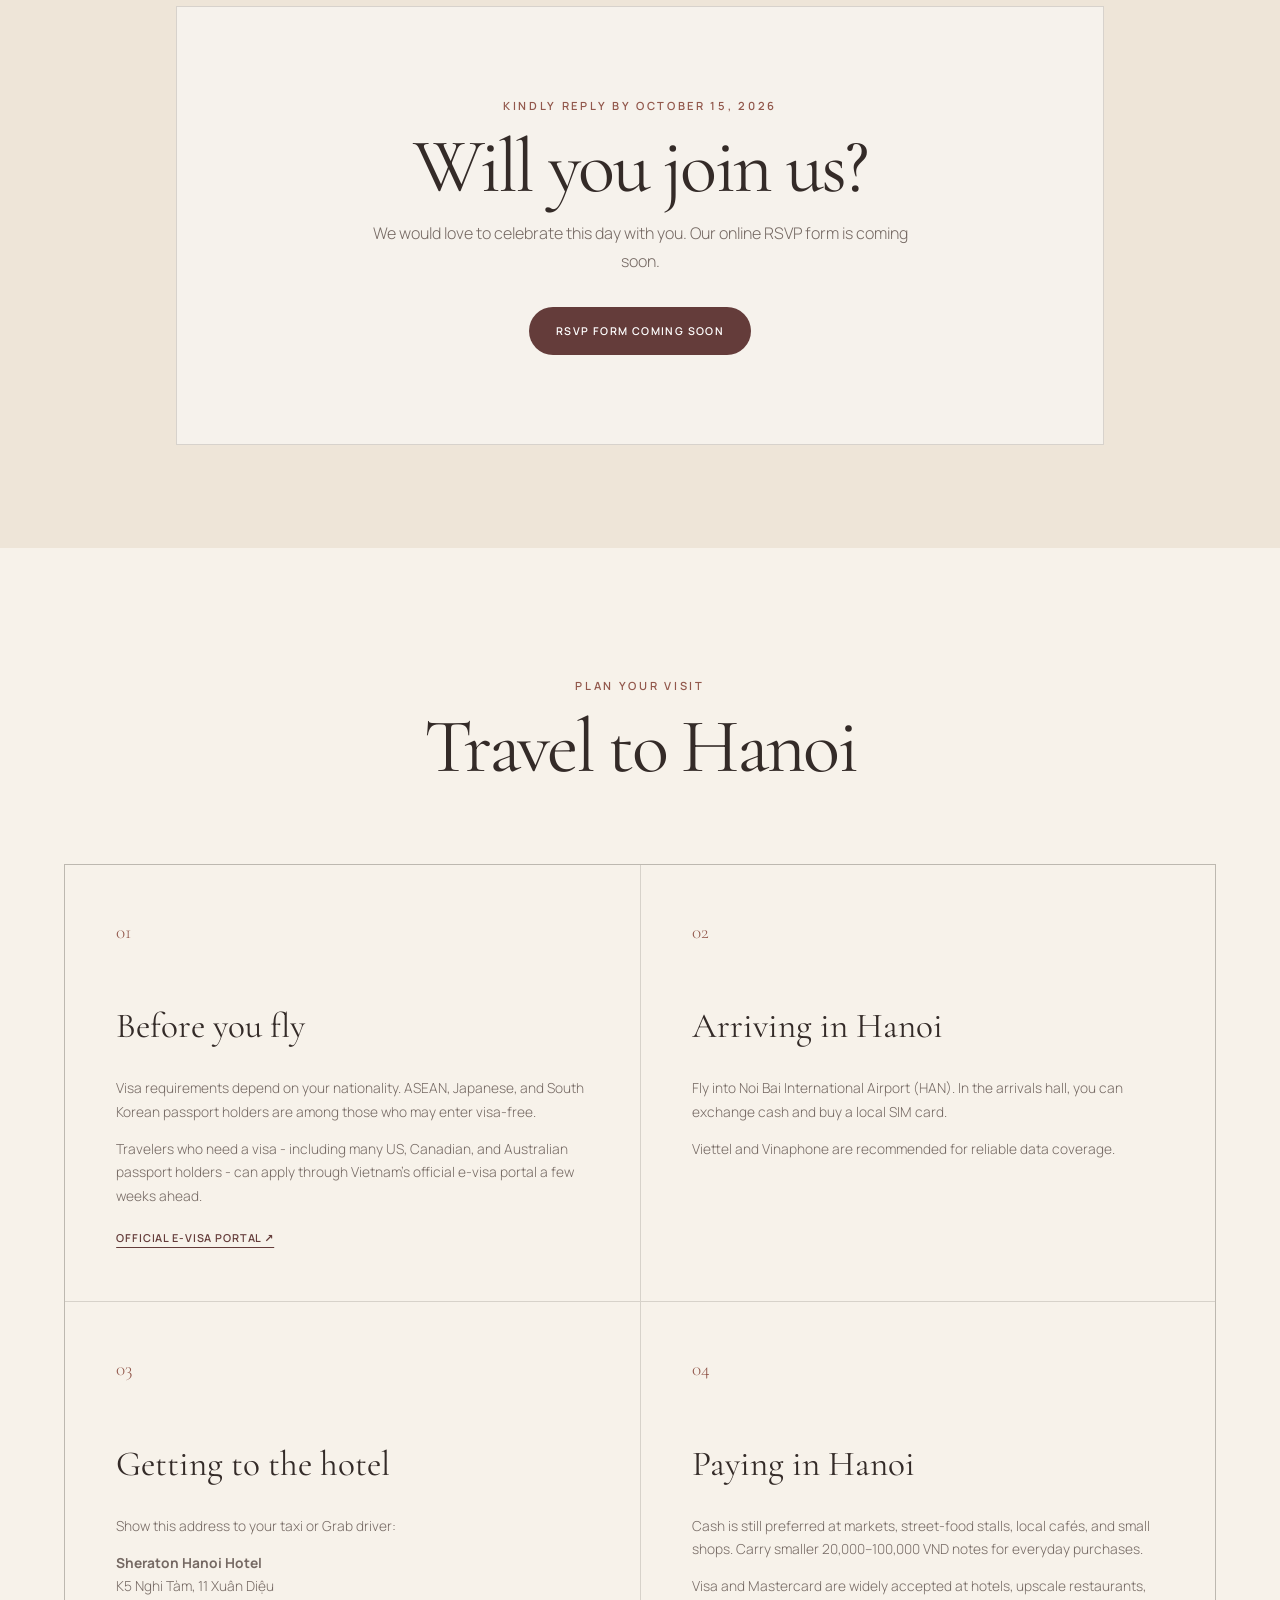
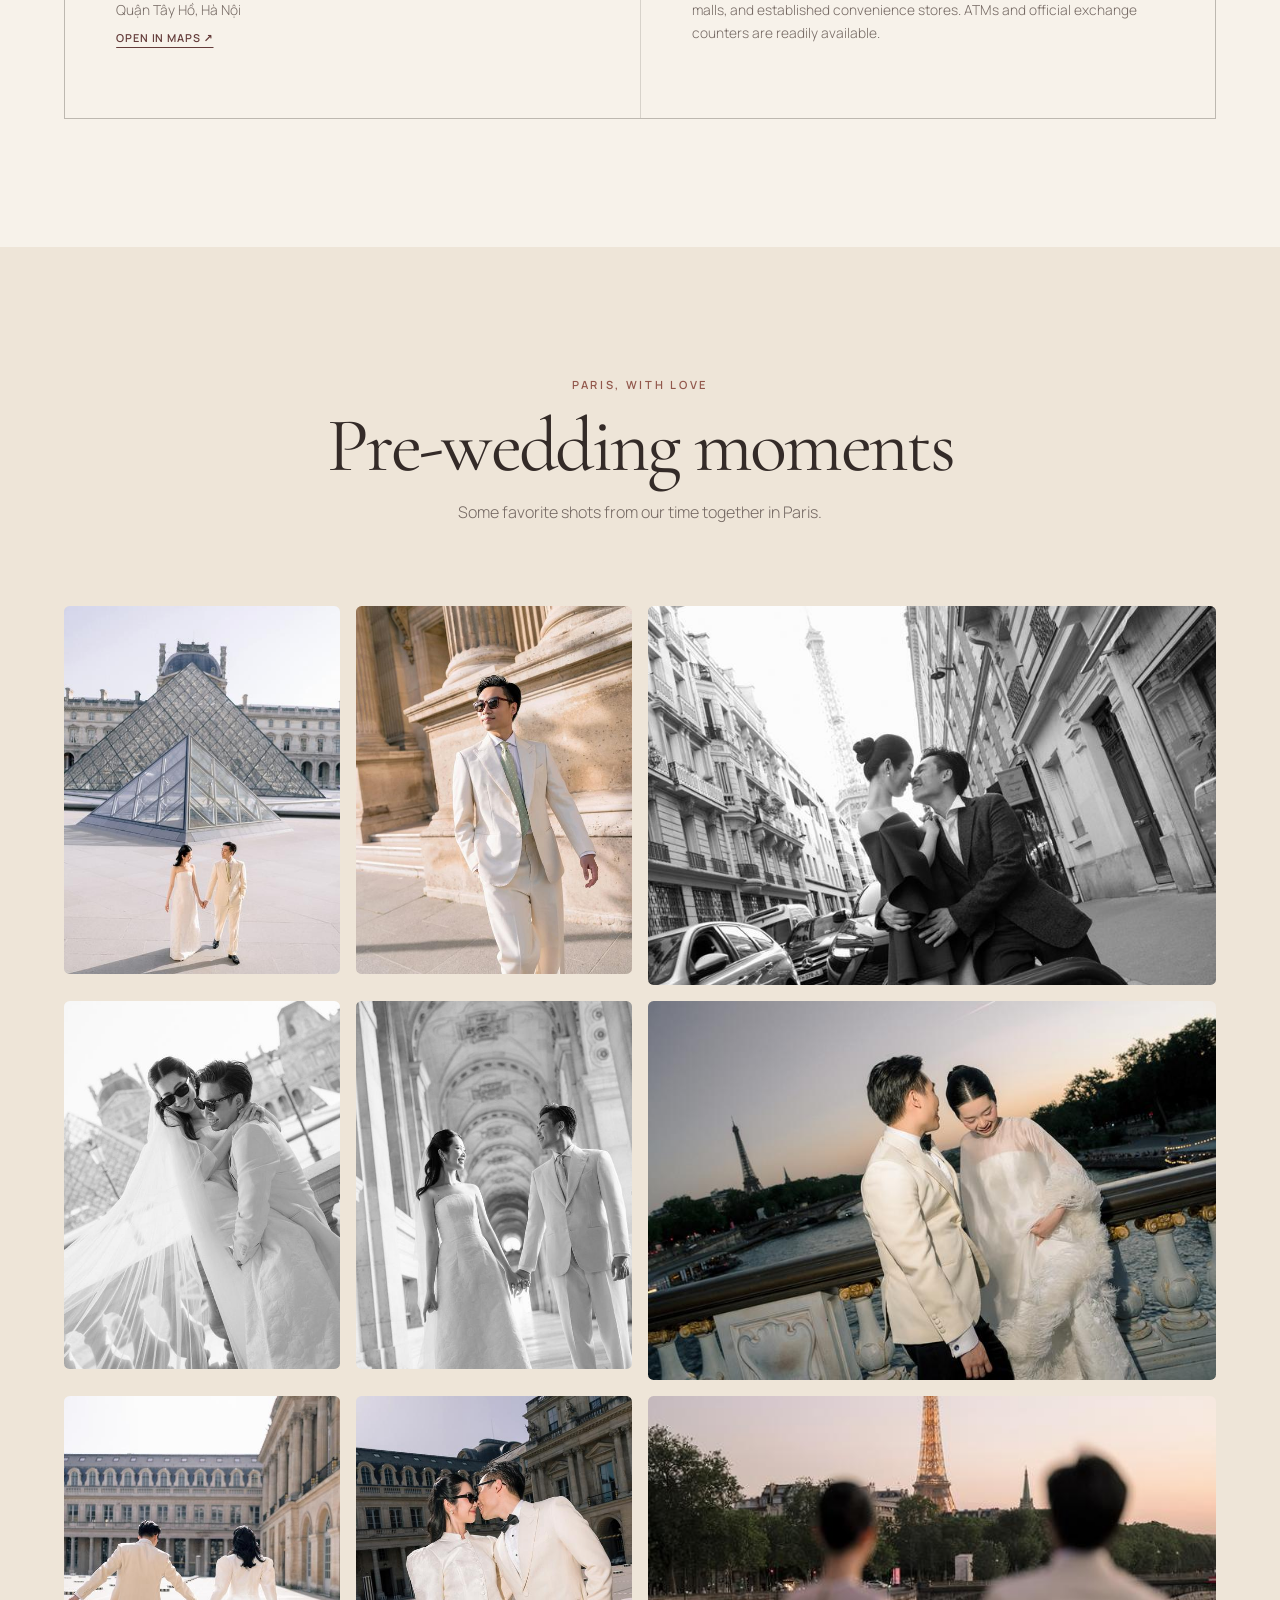
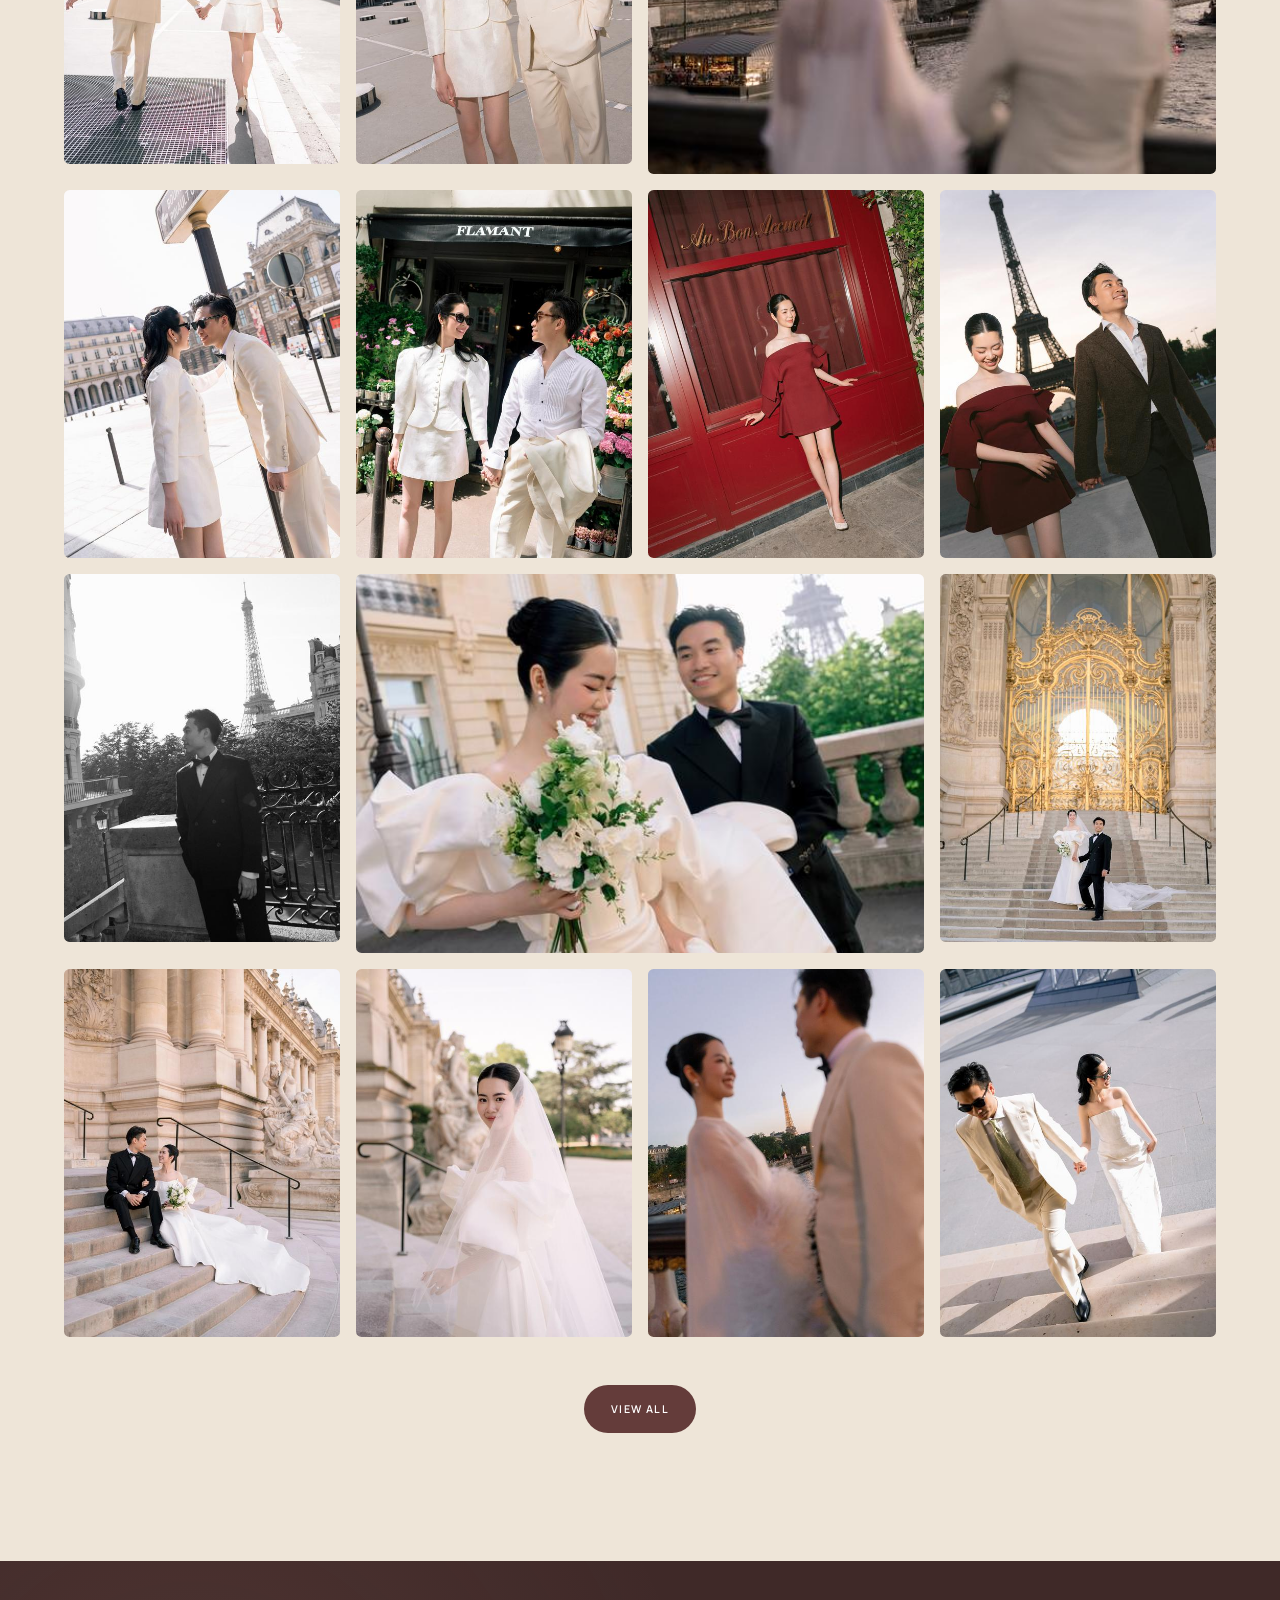
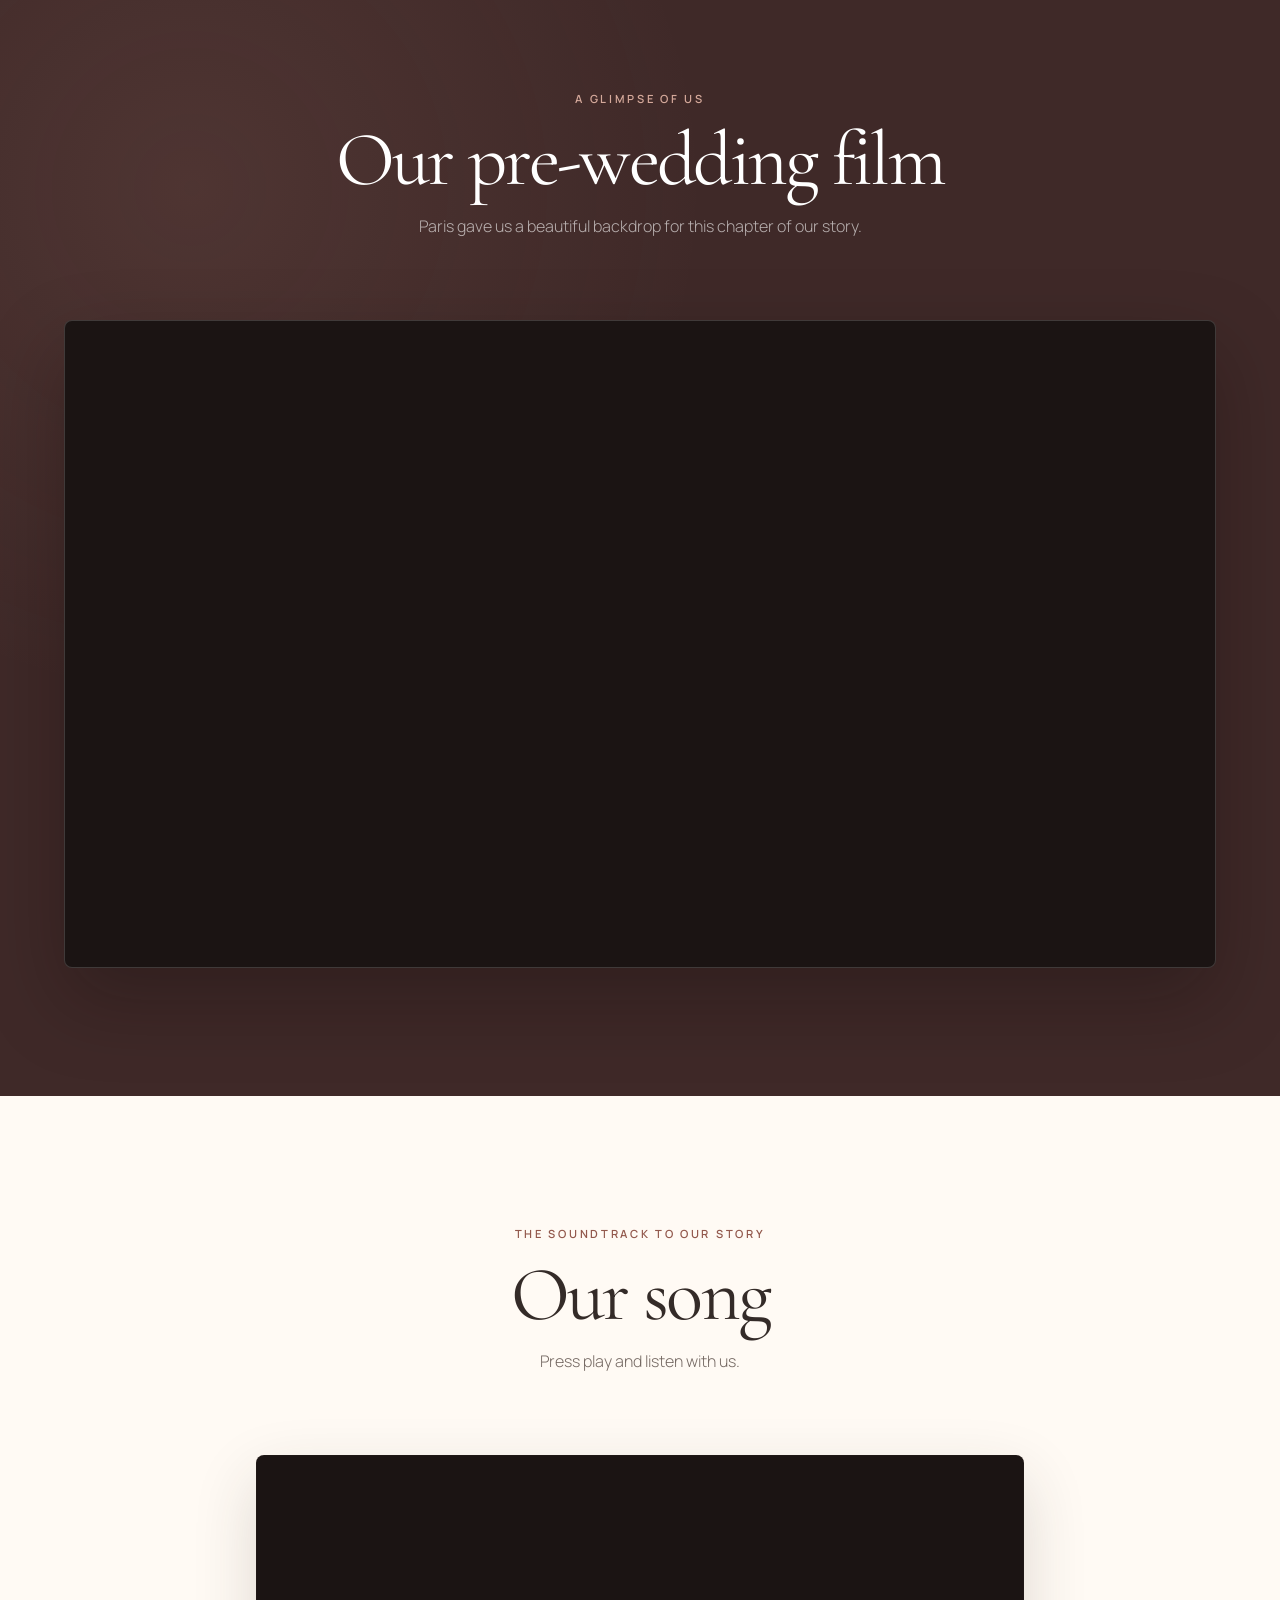
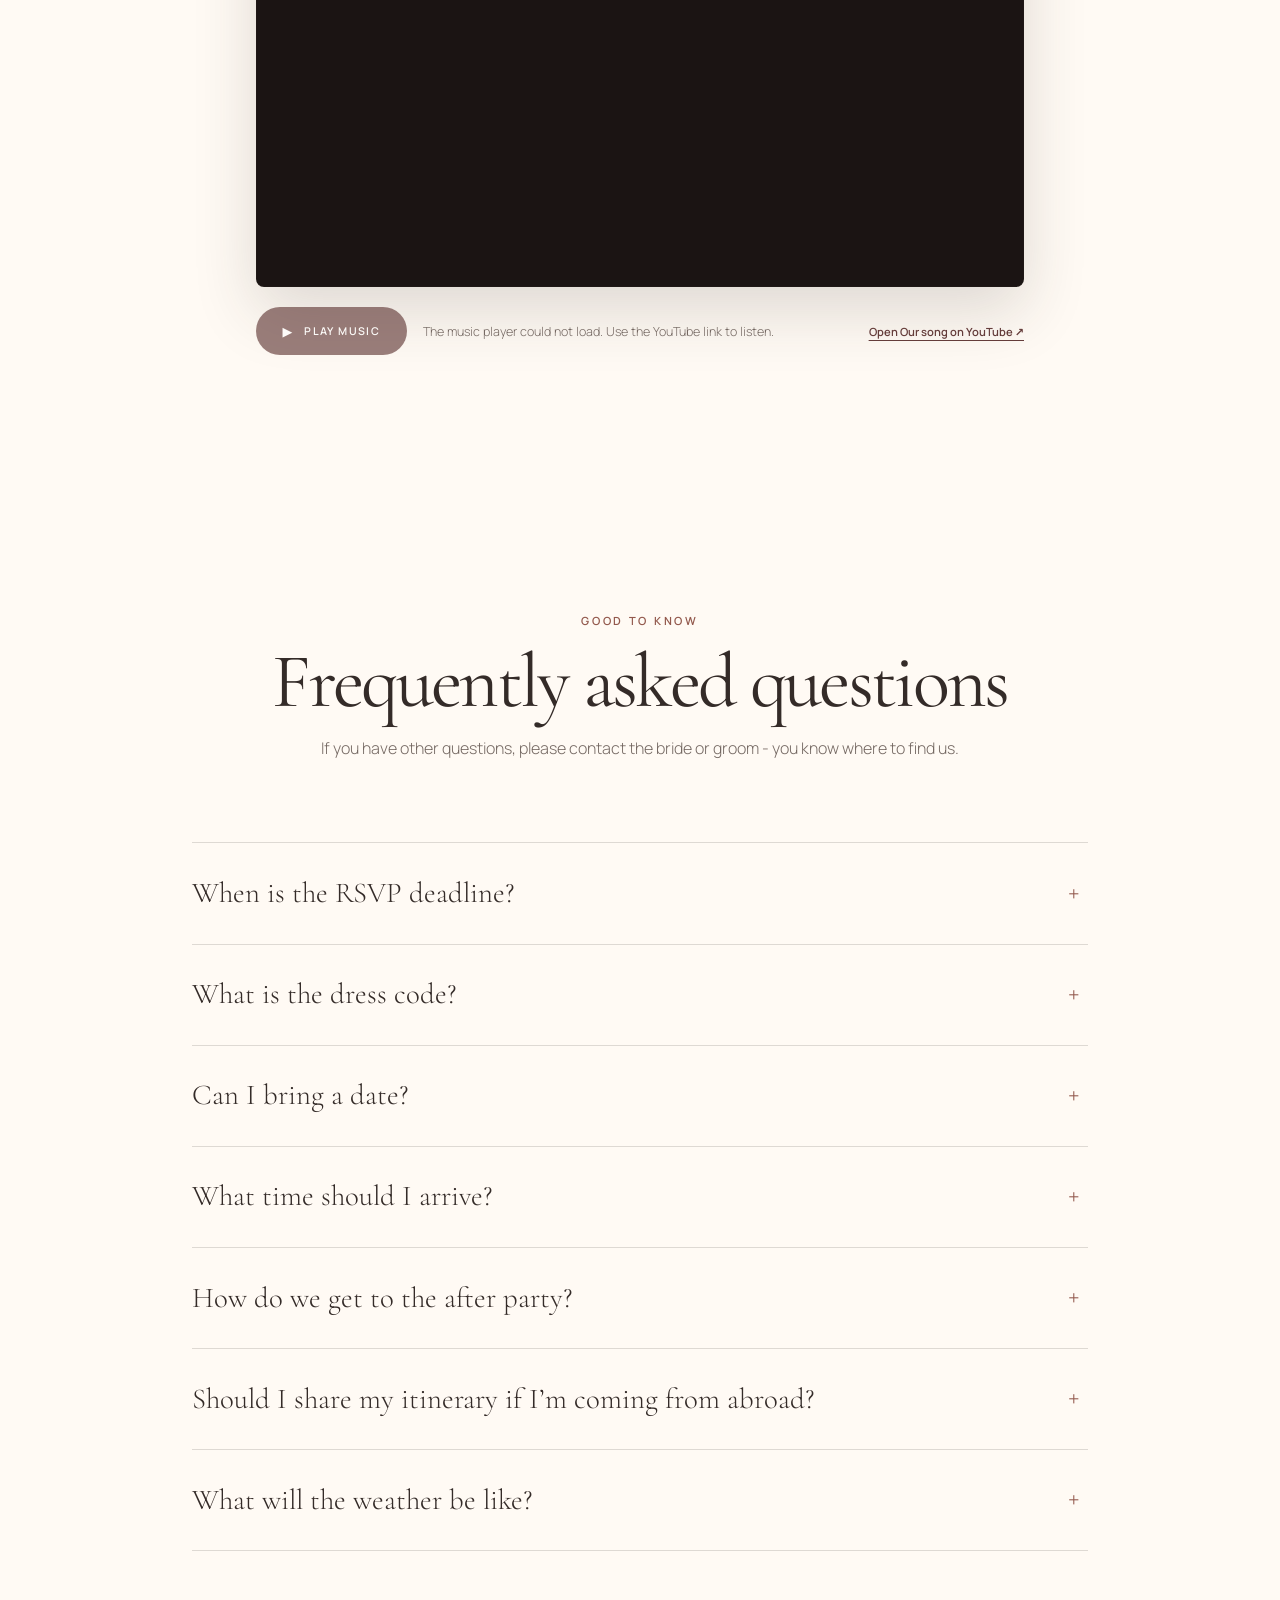
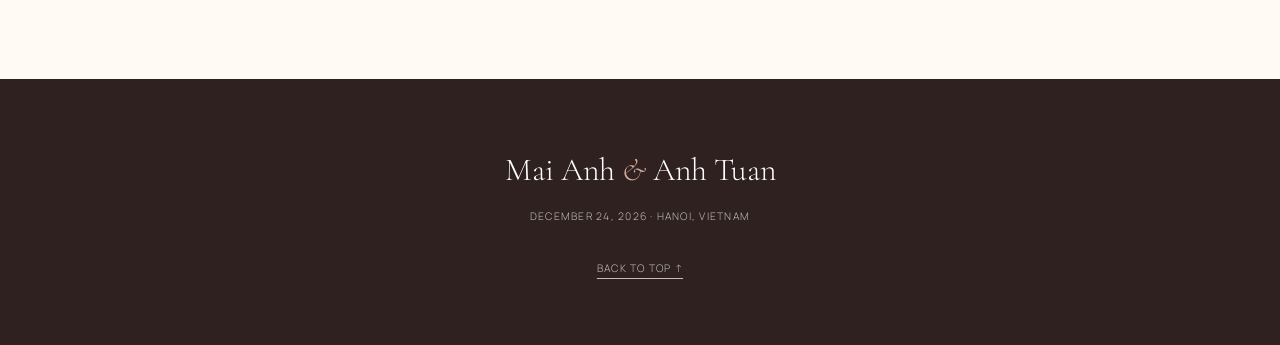
==== commit ae3c673c: "Remove English gifts FAQ" ====
--- a/en/index.html
+++ b/en/index.html
@@ -271,10 +271,6 @@
           <summary>What will the weather be like?</summary>
           <p>Late December in Hanoi is usually cool, around 18–23°C (64–73°F). The vow ceremony will be outside, so please bring a light jacket.</p>
         </details>
-        <details>
-          <summary>Do you accept wedding gifts?</summary>
-          <p>Gifts are welcome but not required. Your presence is also our gift ♥</p>
-        </details>
       </div>
     </section>
   </main>
--- a/styles.css
+++ b/styles.css
@@ -645,6 +645,13 @@
 .schedule-event-heading strong {
   color: #fff;
   font-weight: 500;
+}
+
+.schedule-event-heading .schedule-event-date-vi {
+  color: #d5a99b;
+  font-size: 1rem;
+  letter-spacing: 0.12em;
+  white-space: nowrap;
 }
 
 @media (min-width: 880px) {
@@ -1589,6 +1596,10 @@
 }
 
 @media (max-width: 379px) {
+  .schedule-rsvp-vi .rsvp-message-vi {
+    font-size: 0.95rem;
+  }
+
   .song-frame {
     aspect-ratio: auto;
   }
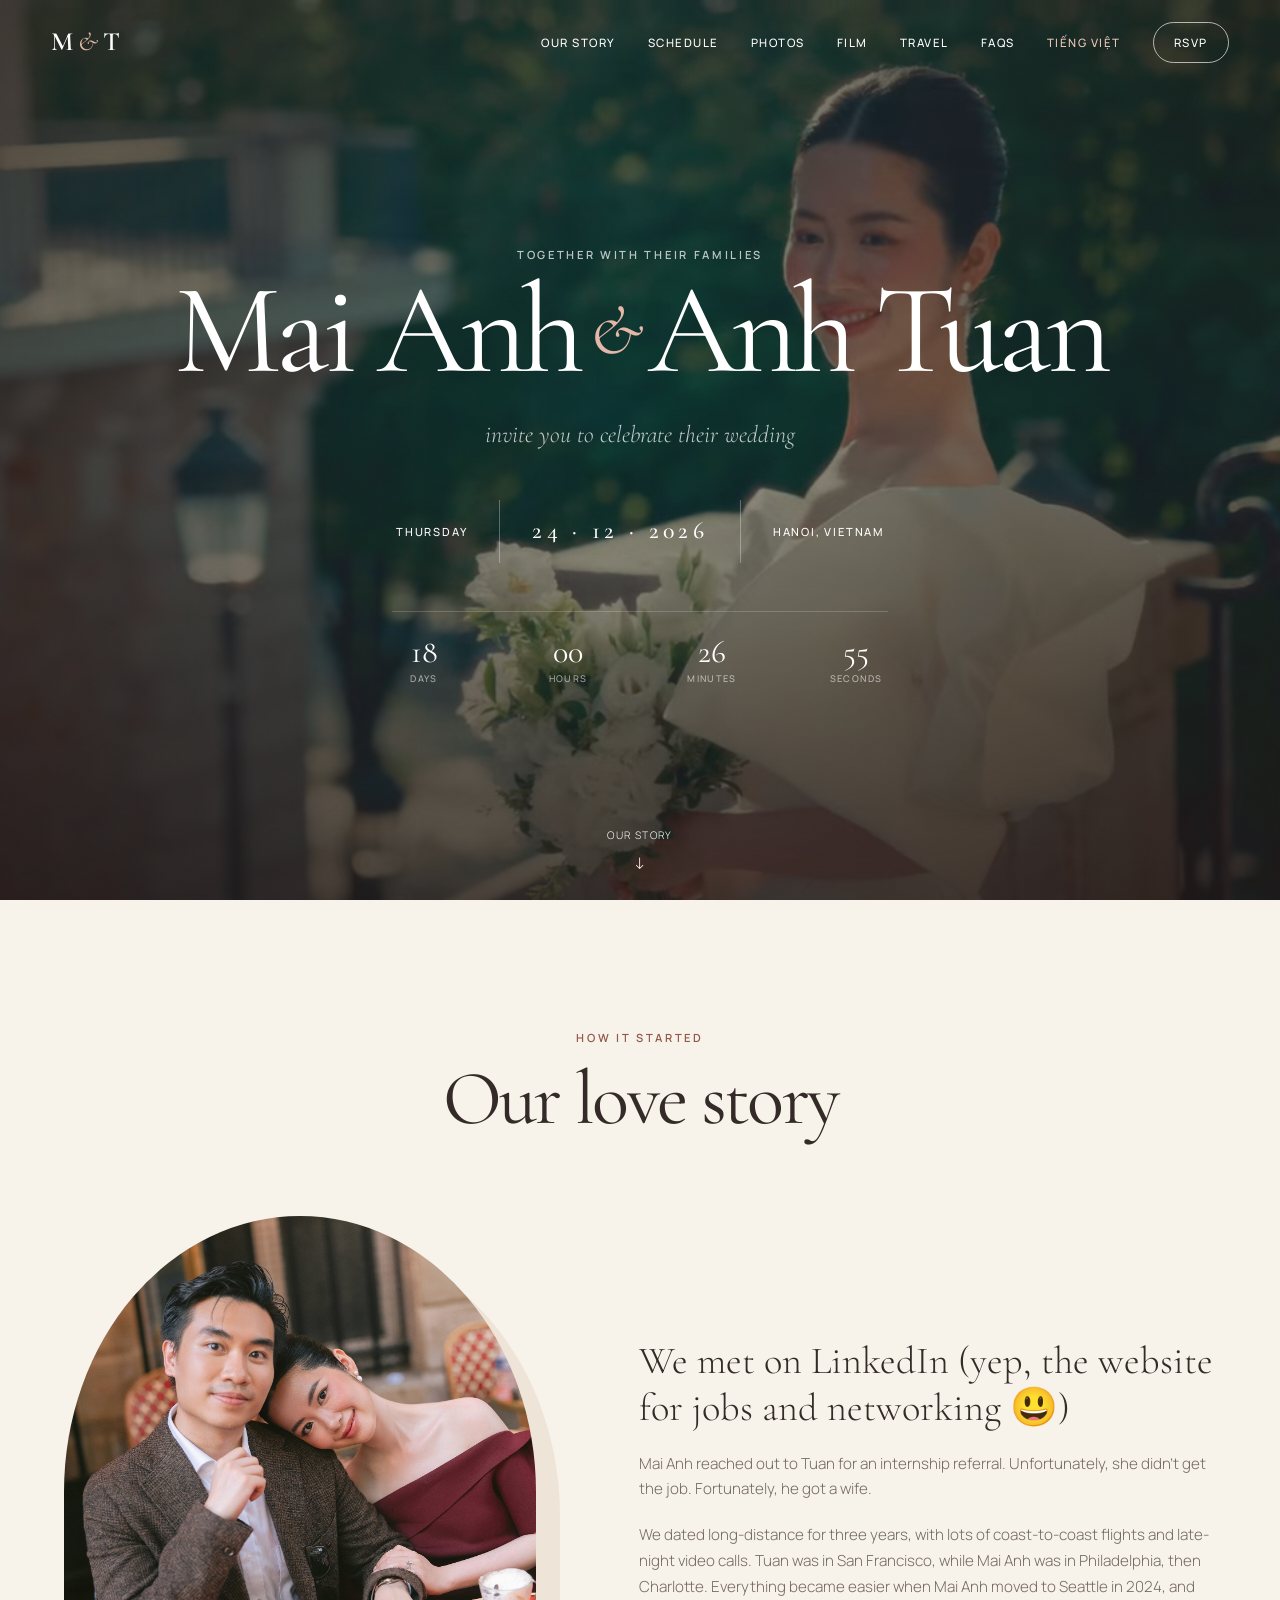
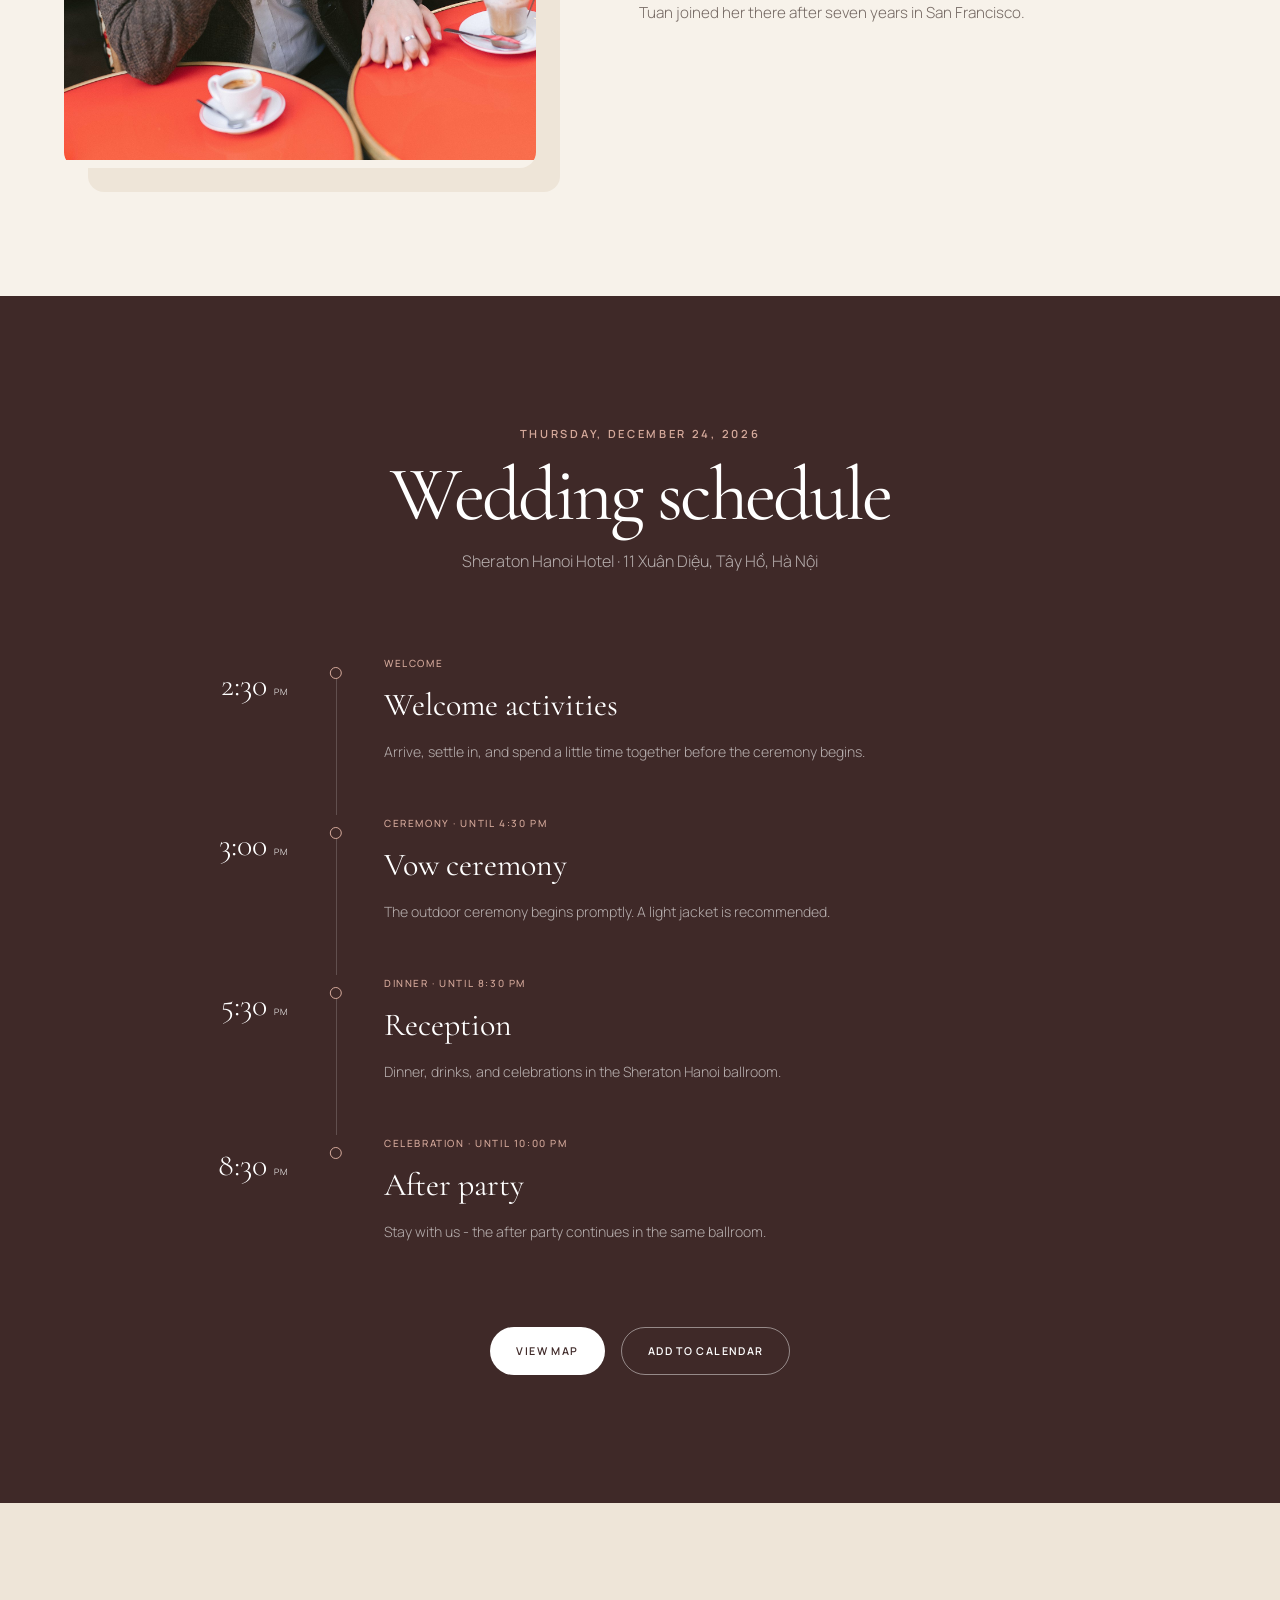
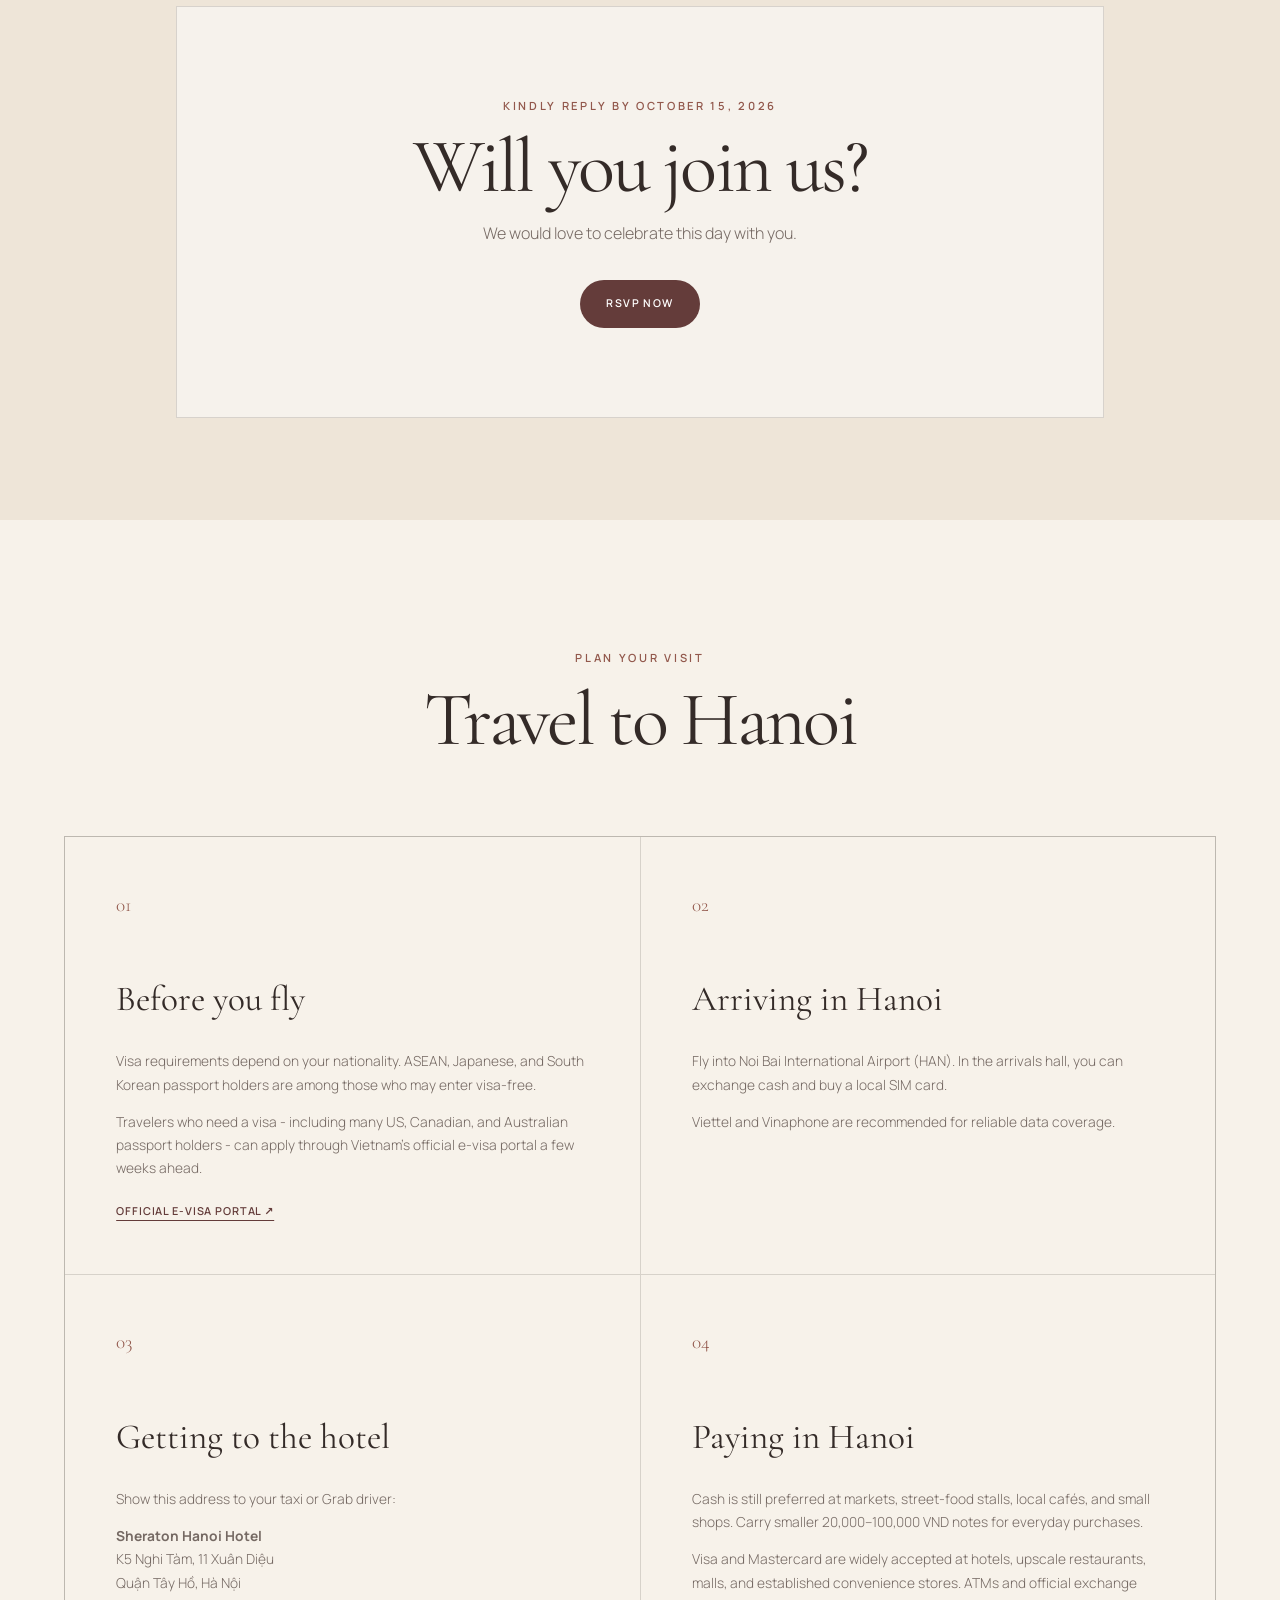
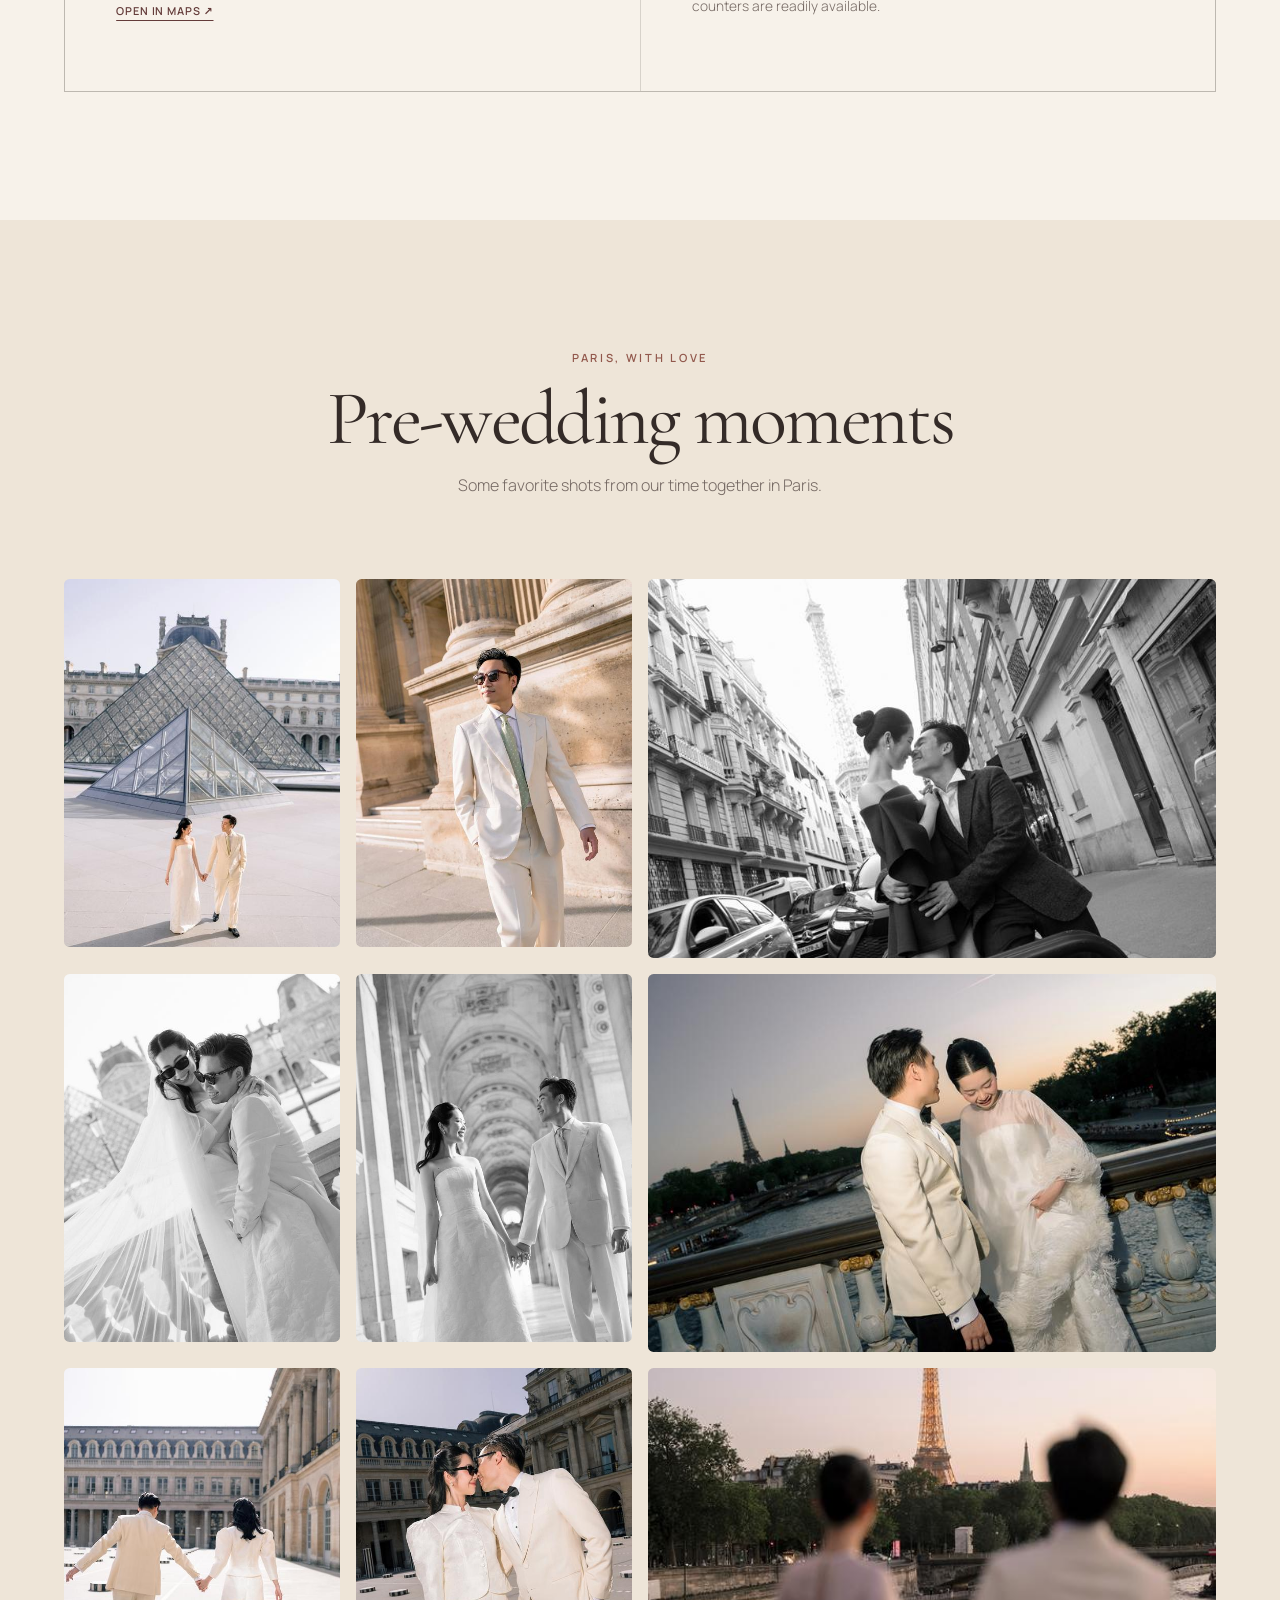
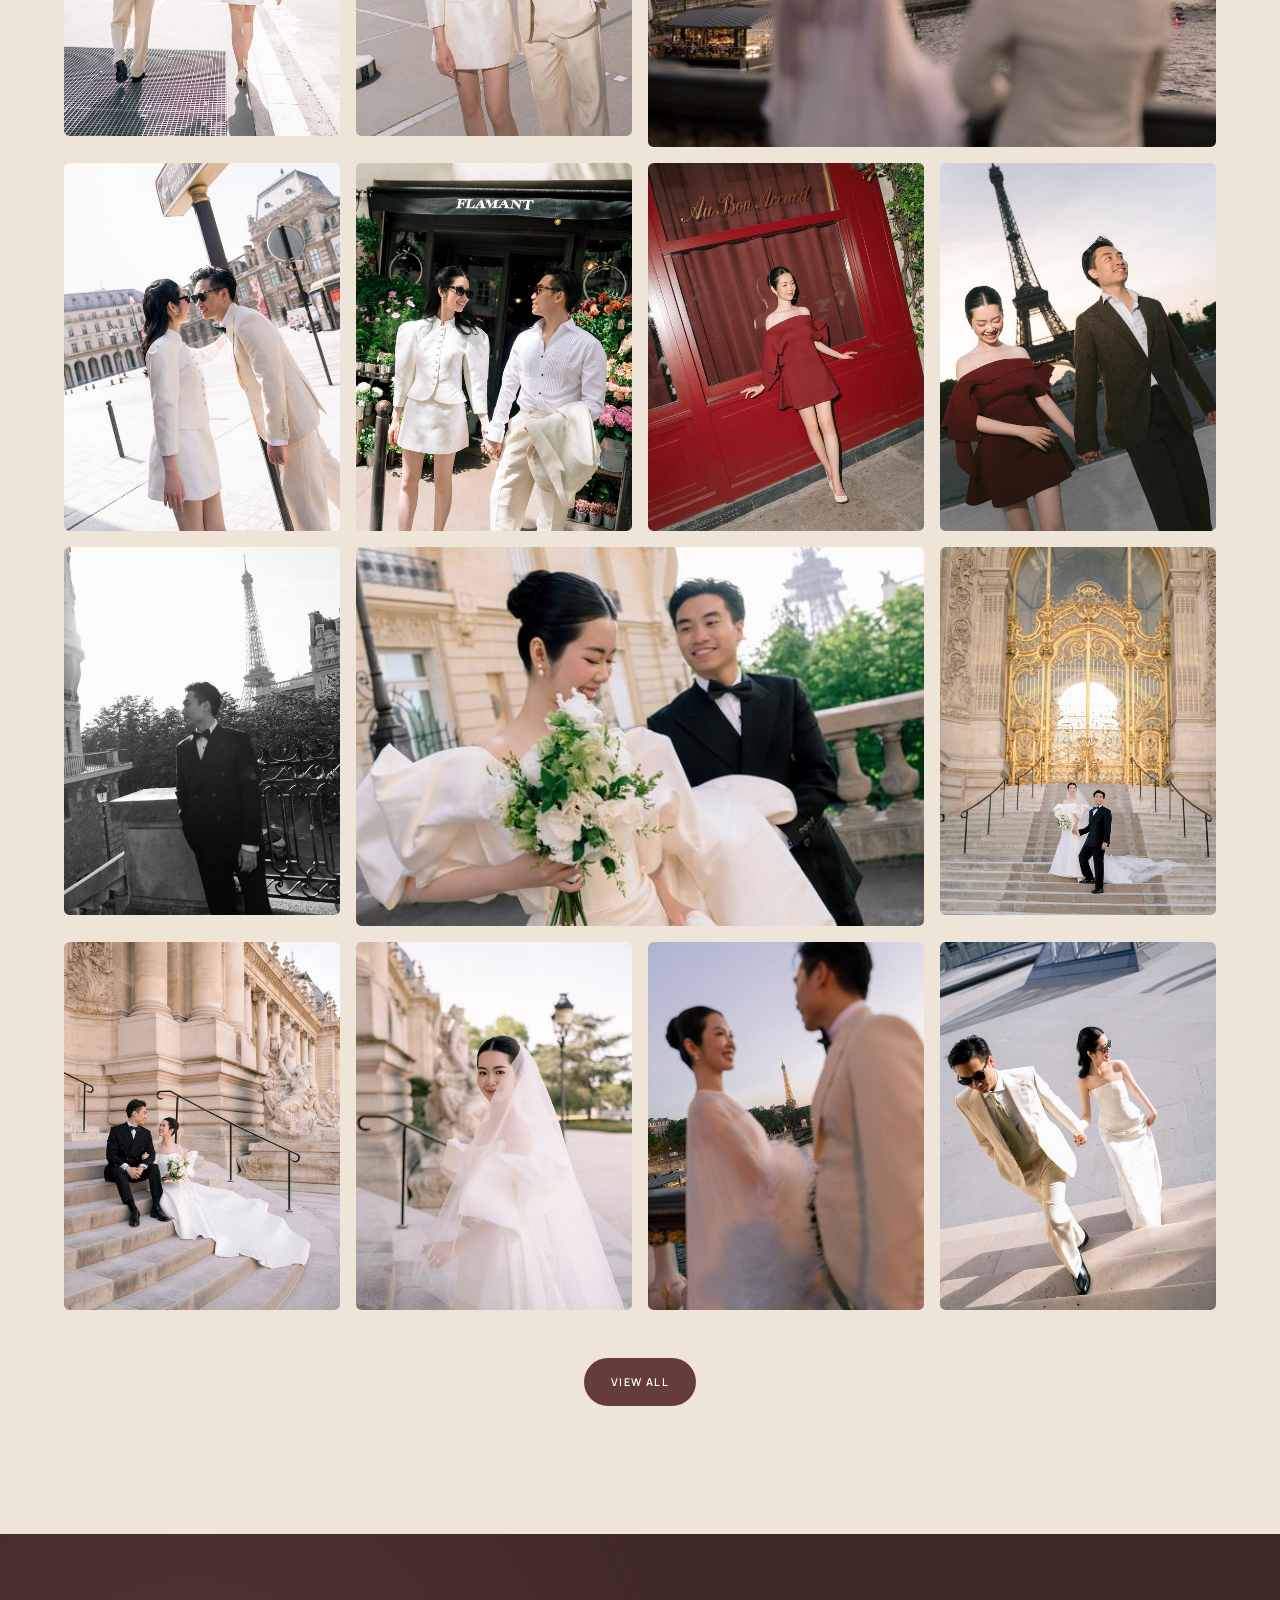
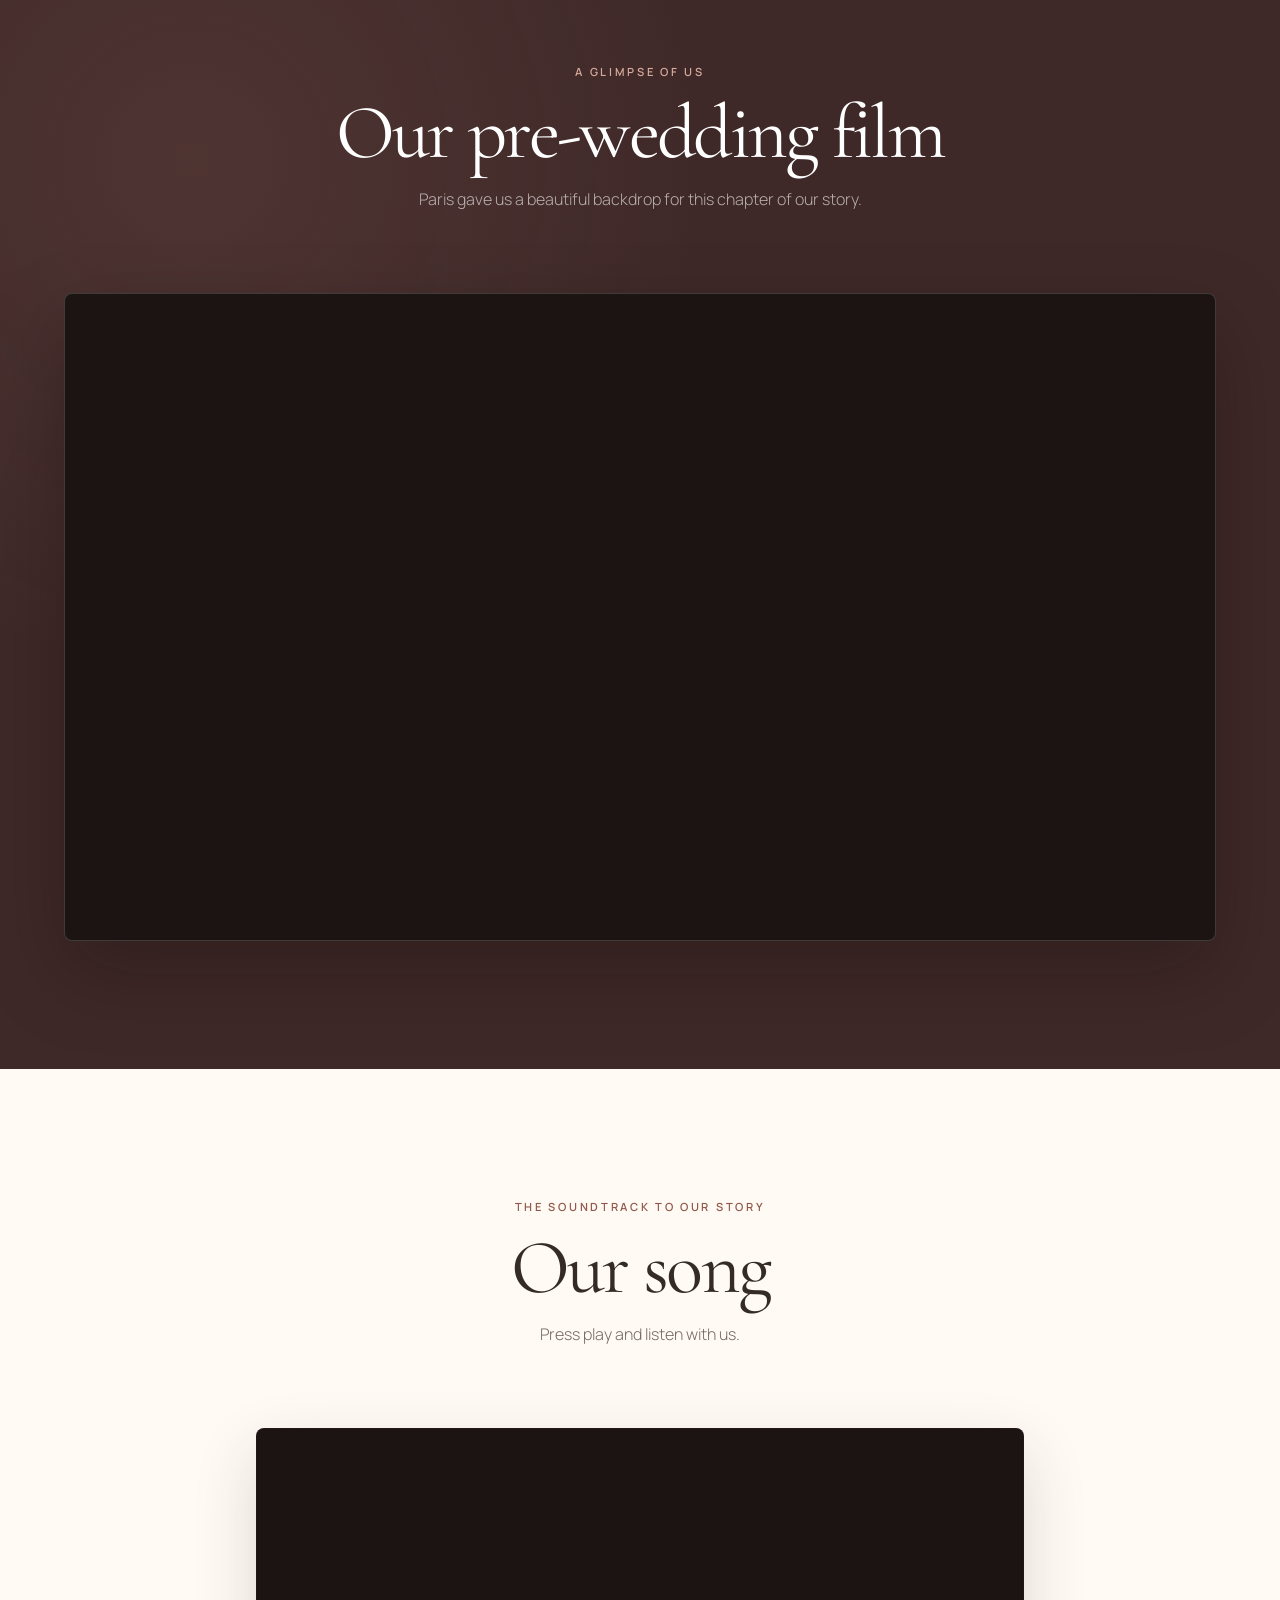
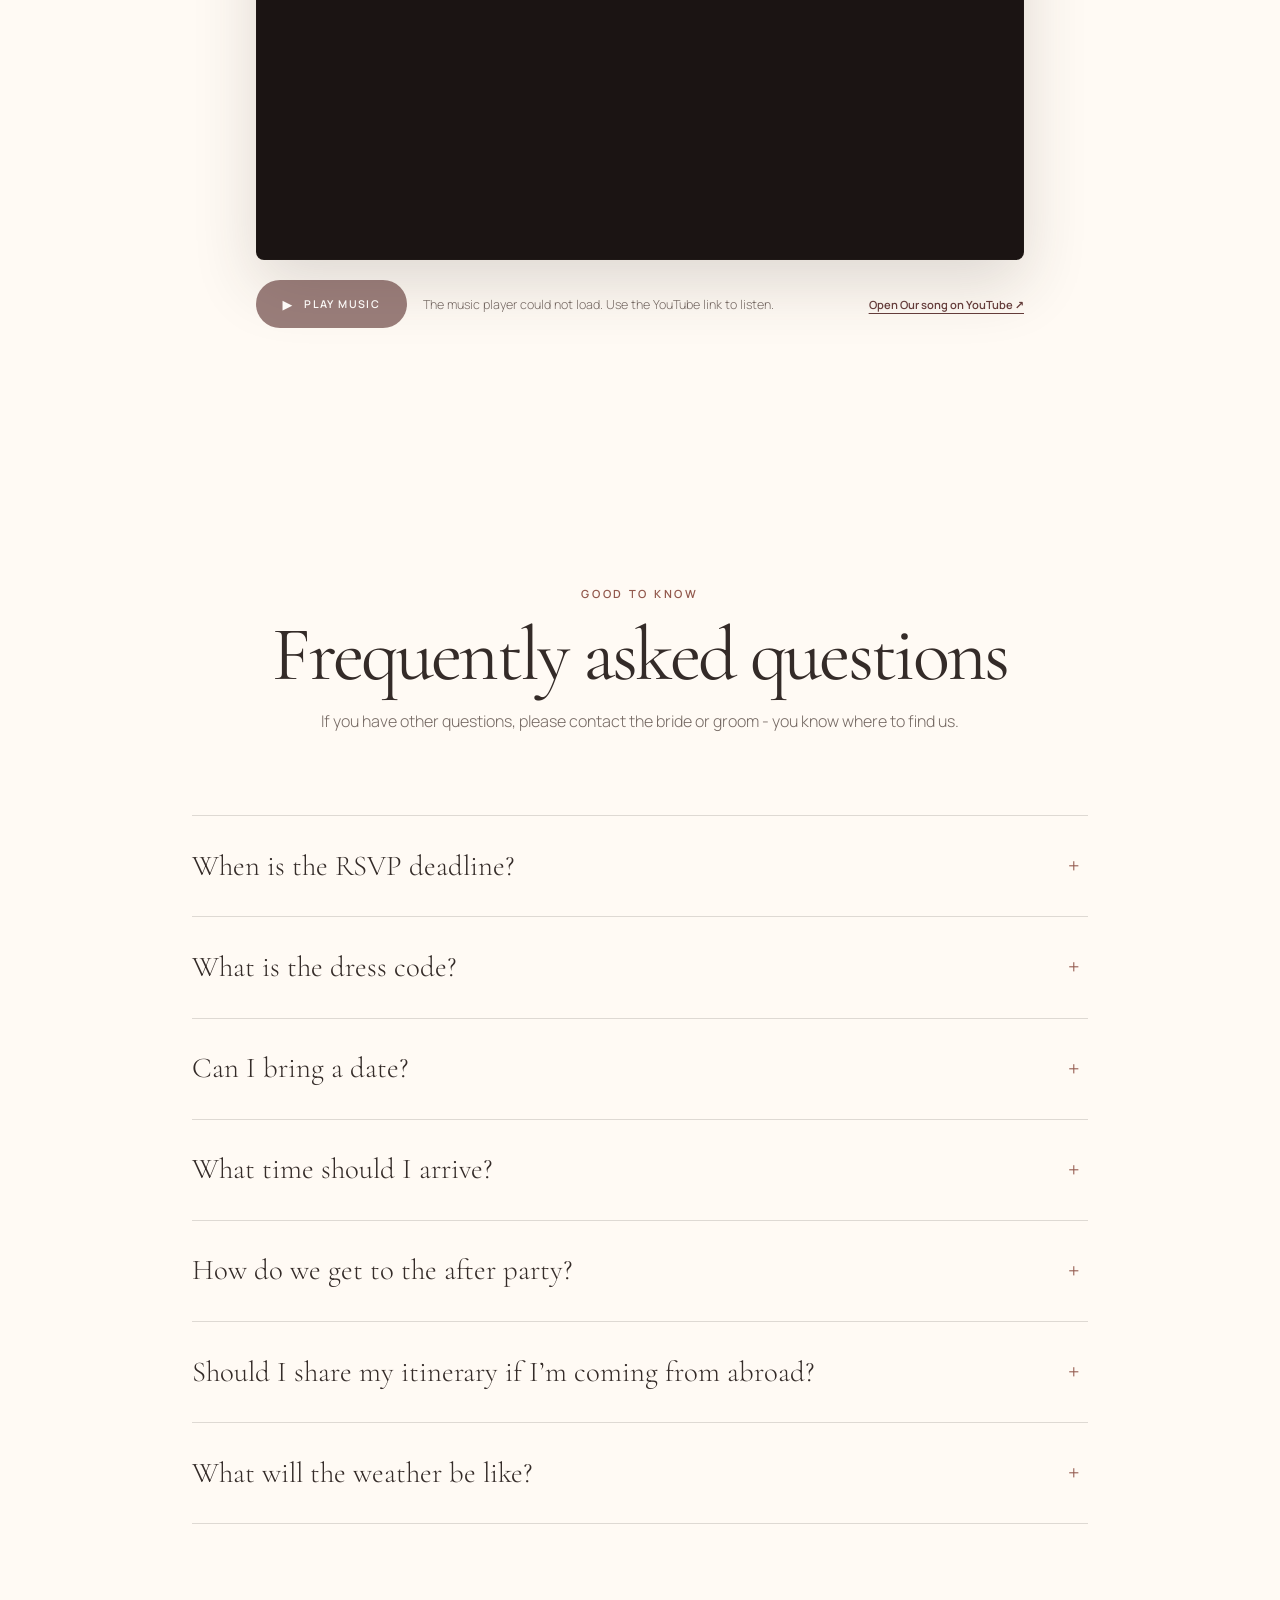
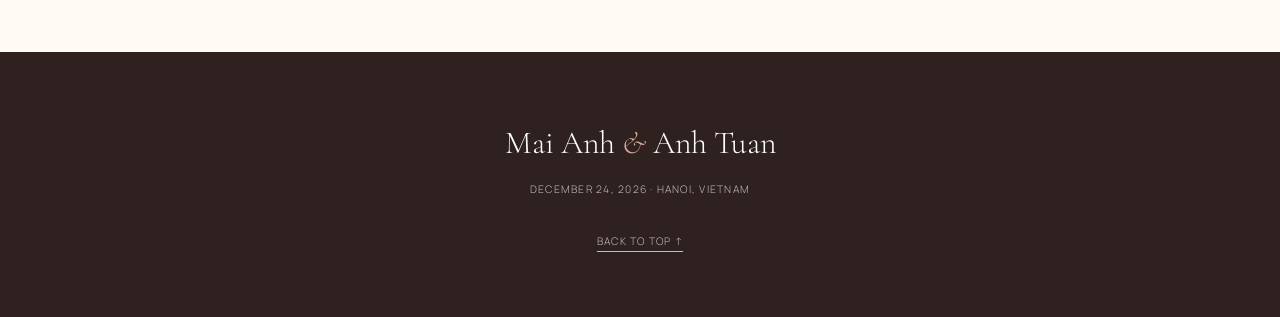
==== commit af23945f: "Activate bilingual RSVP links" ====
--- a/en/index.html
+++ b/en/index.html
@@ -144,8 +144,8 @@
       <div class="rsvp-card">
         <p class="eyebrow">Kindly reply by October 15, 2026</p>
         <h2>Will you join us?</h2>
-        <p>We would love to celebrate this day with you. Our online RSVP form is coming soon.</p>
-        <a class="button button-primary" href="#rsvp">RSVP form coming soon</a>
+        <p>We would love to celebrate this day with you.</p>
+        <a class="button button-primary" href="https://forms.fillout.com/t/i2wxGX4m8dus" target="_blank" rel="noopener noreferrer">RSVP now</a>
       </div>
     </section>
 
--- a/styles.css
+++ b/styles.css
@@ -926,12 +926,27 @@
   color: rgba(255, 255, 255, 0.76);
 }
 
-.schedule-rsvp-vi .button:disabled {
+.schedule-rsvp-vi .button {
   border-color: rgba(255, 255, 255, 0.34);
-  color: rgba(255, 255, 255, 0.76);
-  cursor: not-allowed;
-  opacity: 1;
-  background: rgba(255, 255, 255, 0.08);
+  color: #fff;
+  background: rgba(255, 255, 255, 0.14);
+}
+
+.schedule-rsvp-vi .button:hover,
+.schedule-rsvp-vi .button:focus-visible {
+  border-color: rgba(255, 255, 255, 0.58);
+  background: rgba(255, 255, 255, 0.22);
+}
+
+.rsvp-card .button:focus-visible,
+.schedule-rsvp-vi .button:focus-visible {
+  outline: 2px solid currentColor;
+  outline-offset: 3px;
+}
+
+.rsvp-card .button:active,
+.schedule-rsvp-vi .button:active {
+  transform: translateY(0) scale(0.98);
 }
 
 .travel-grid {
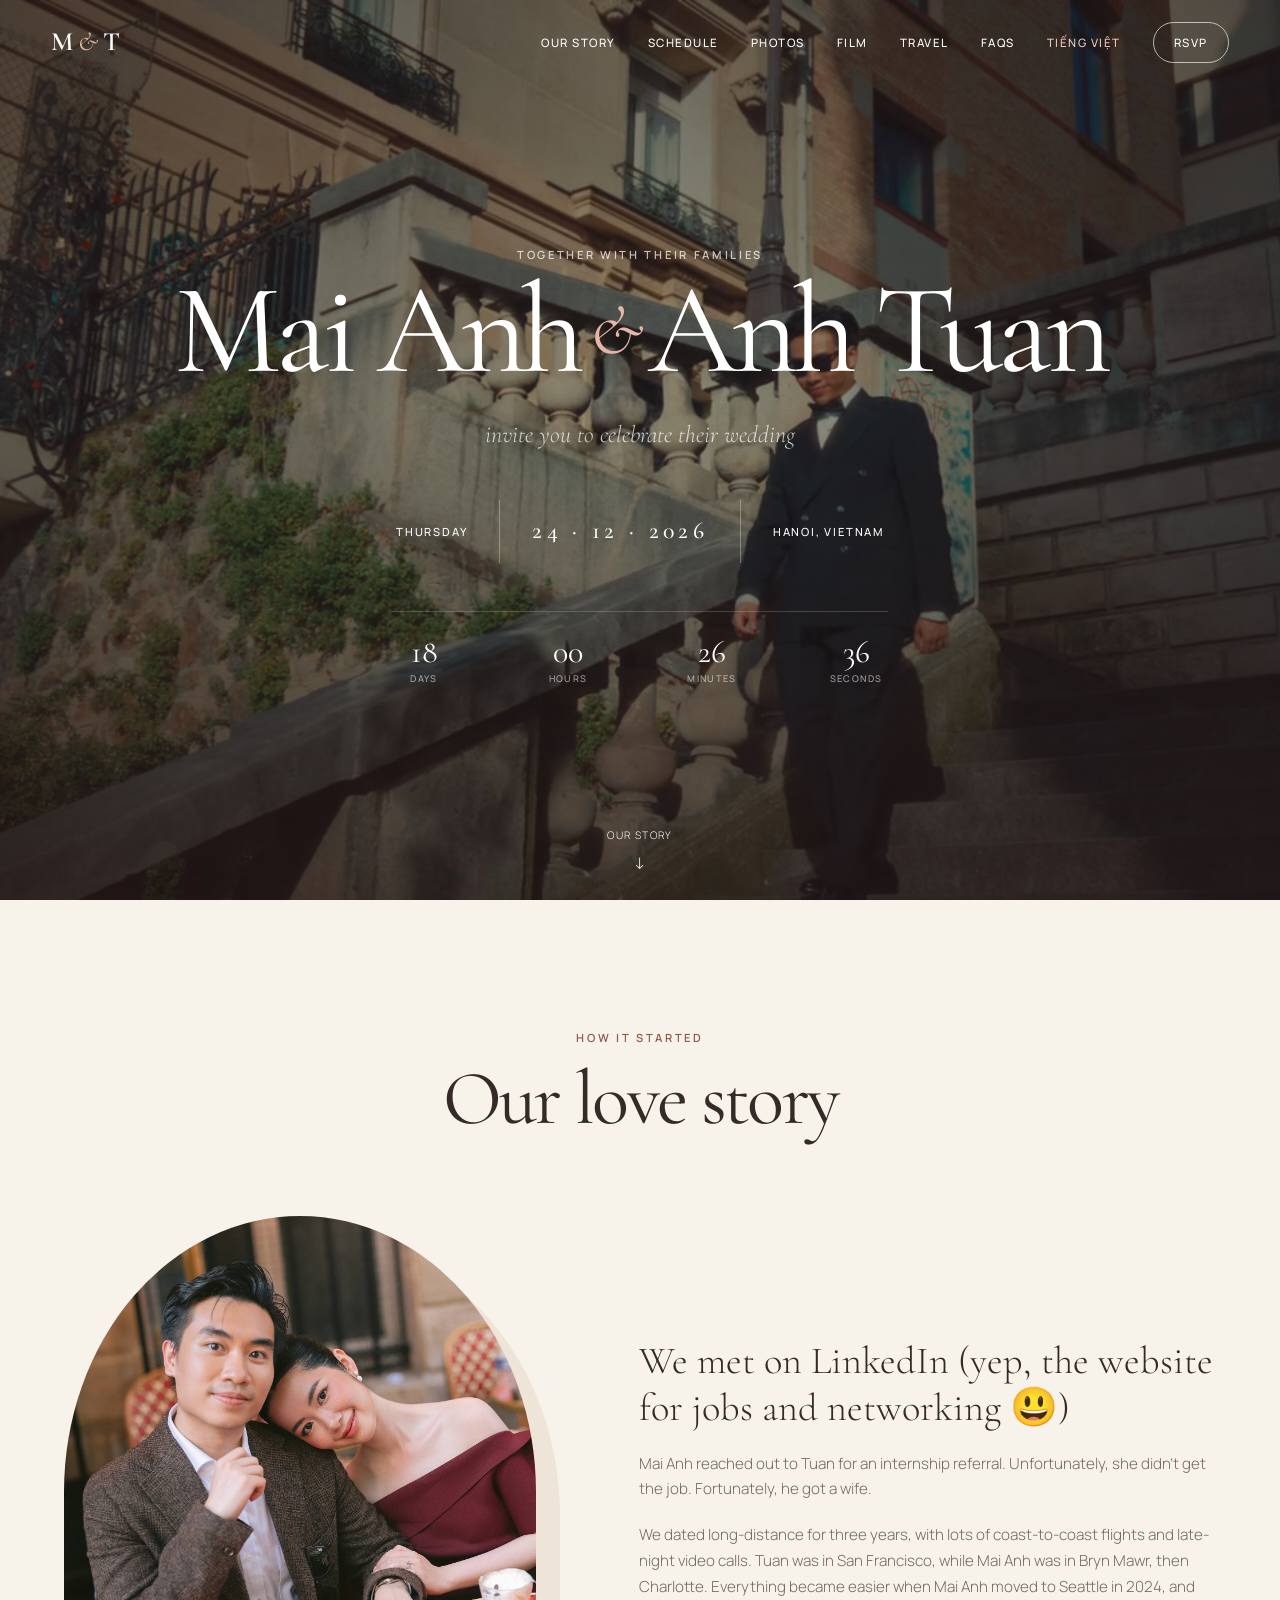
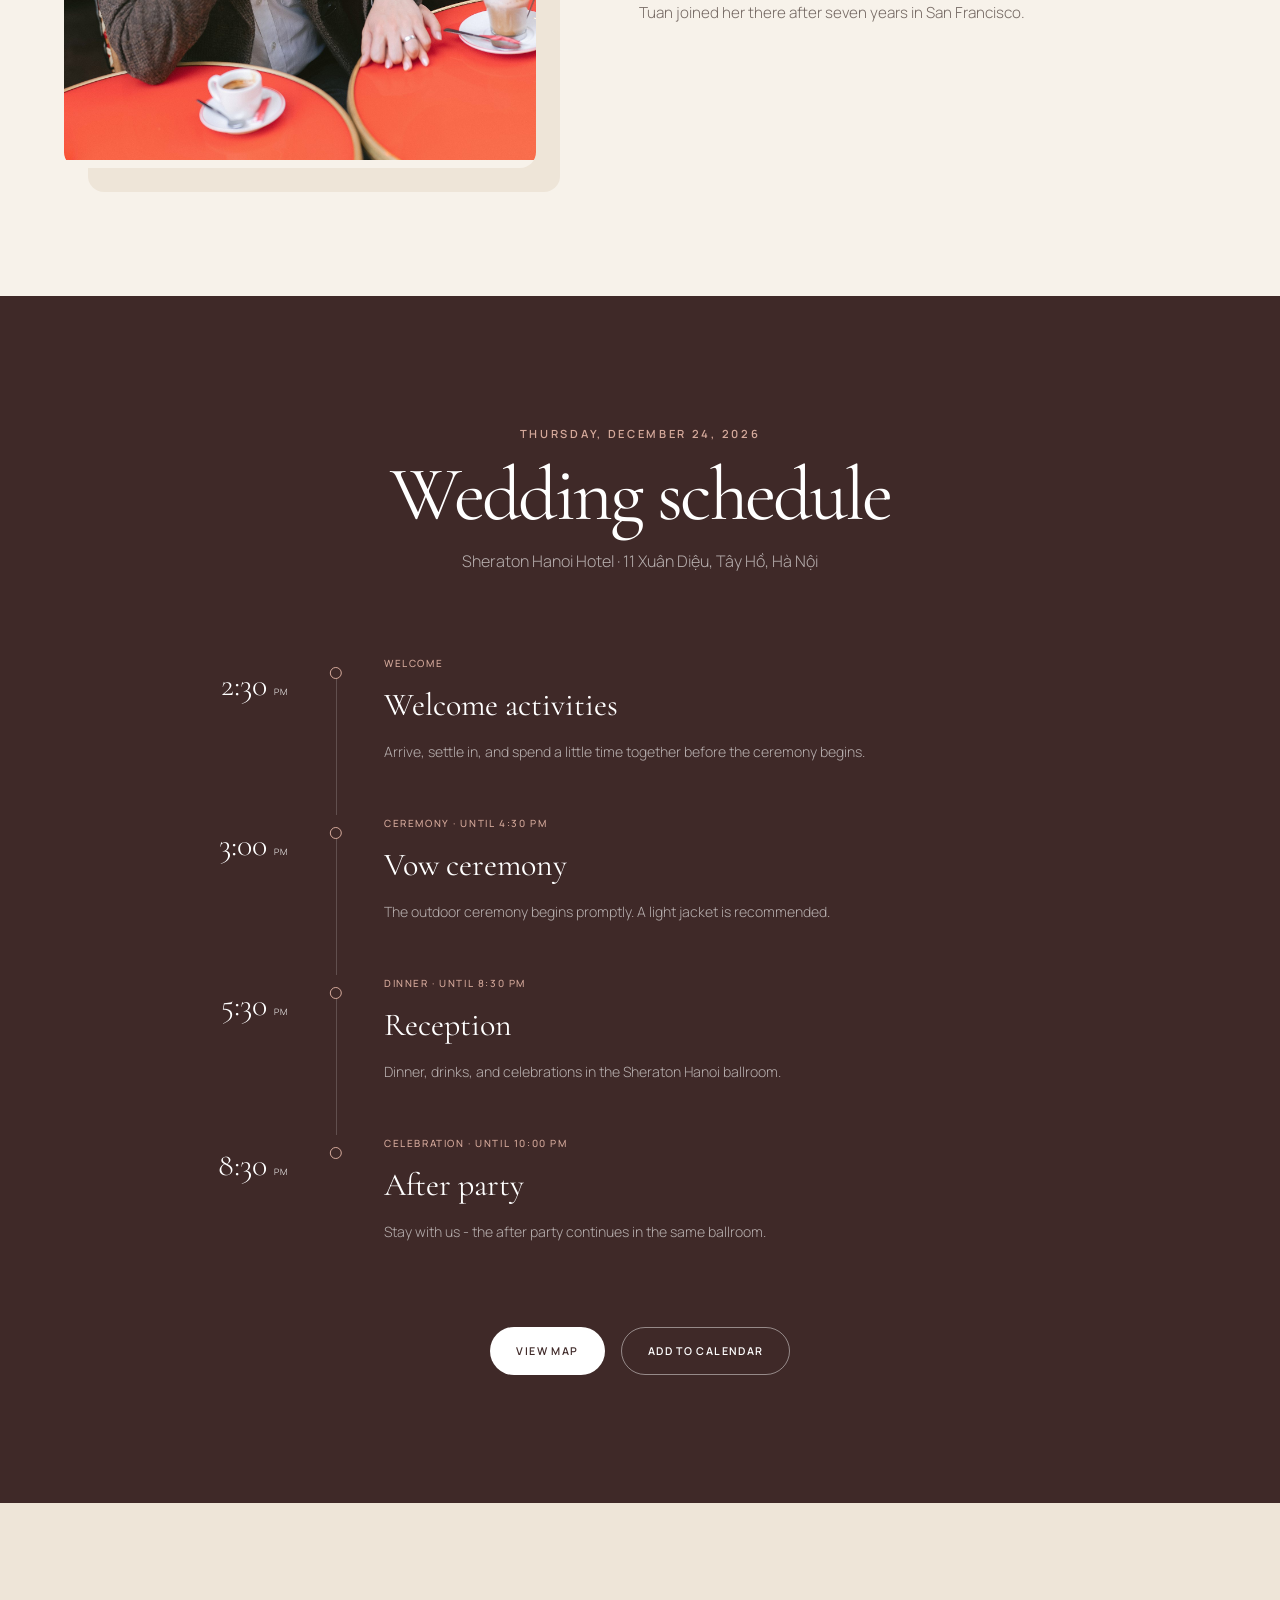
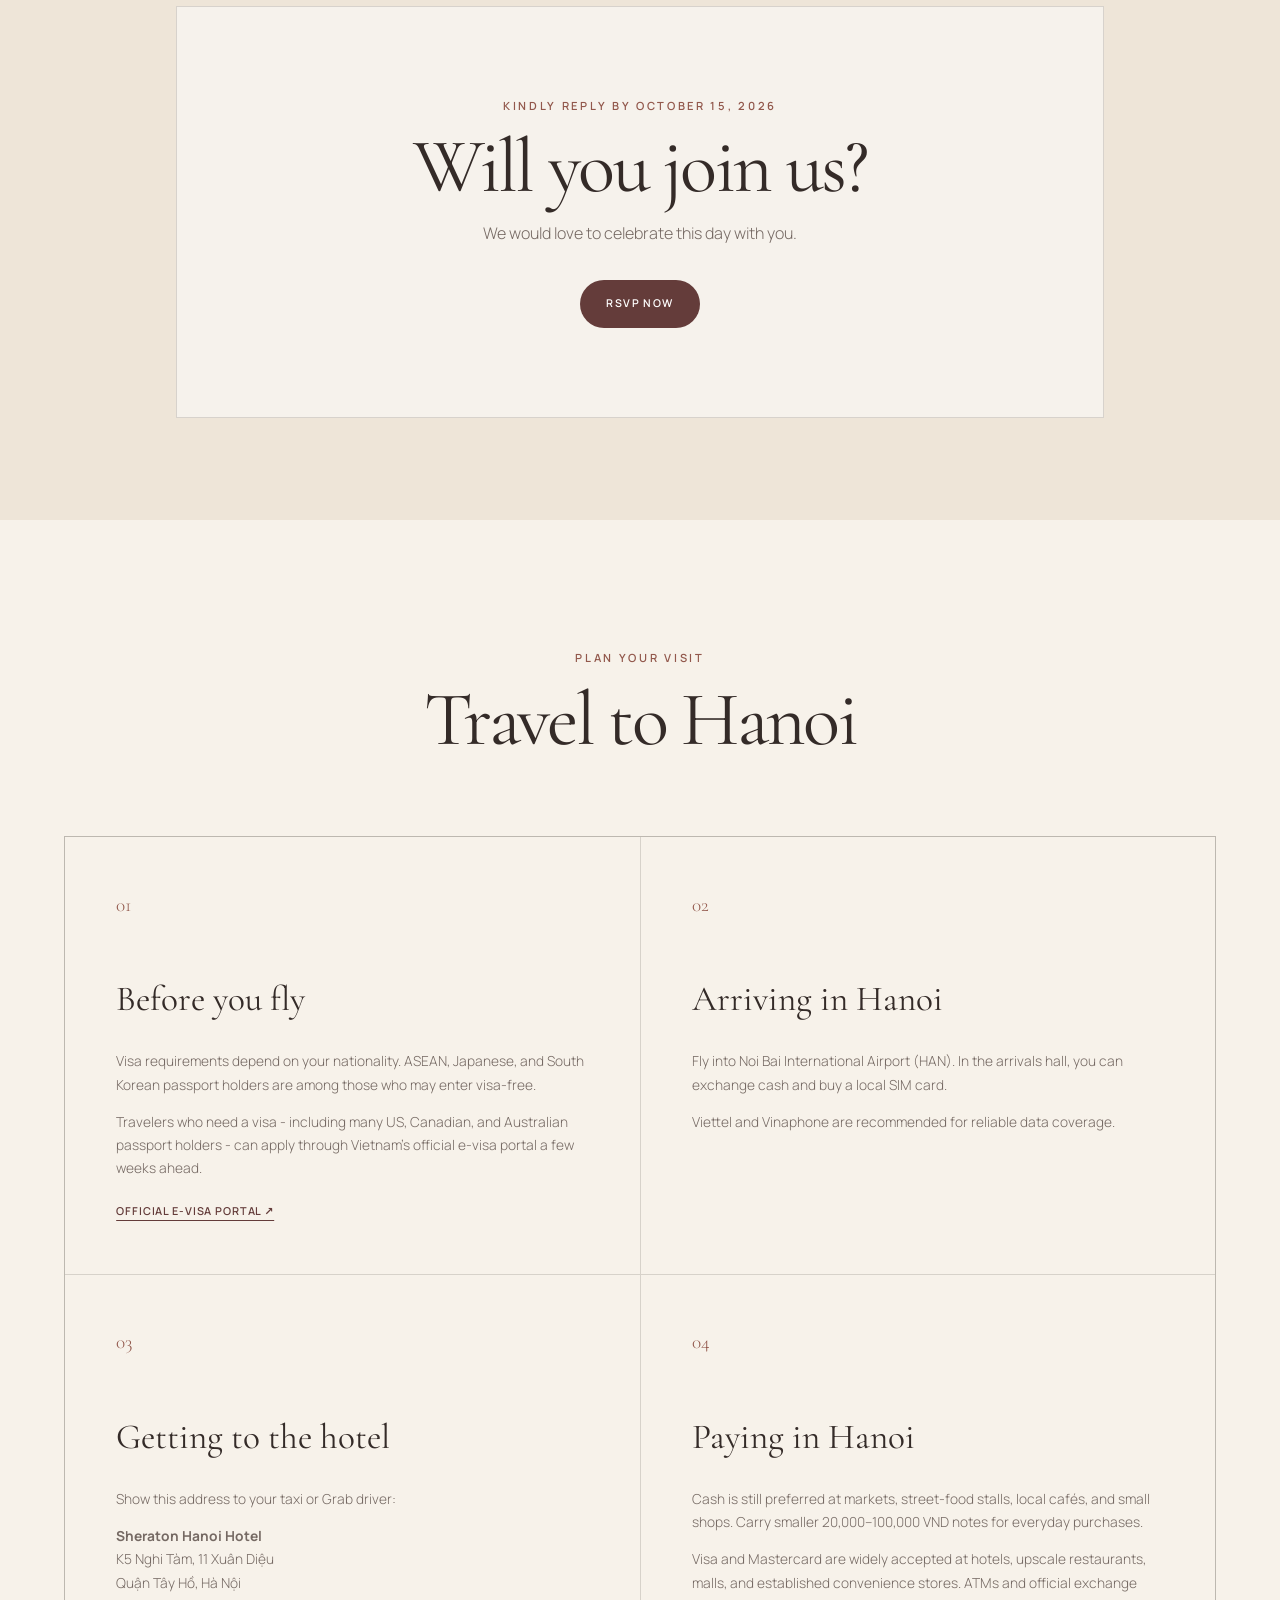
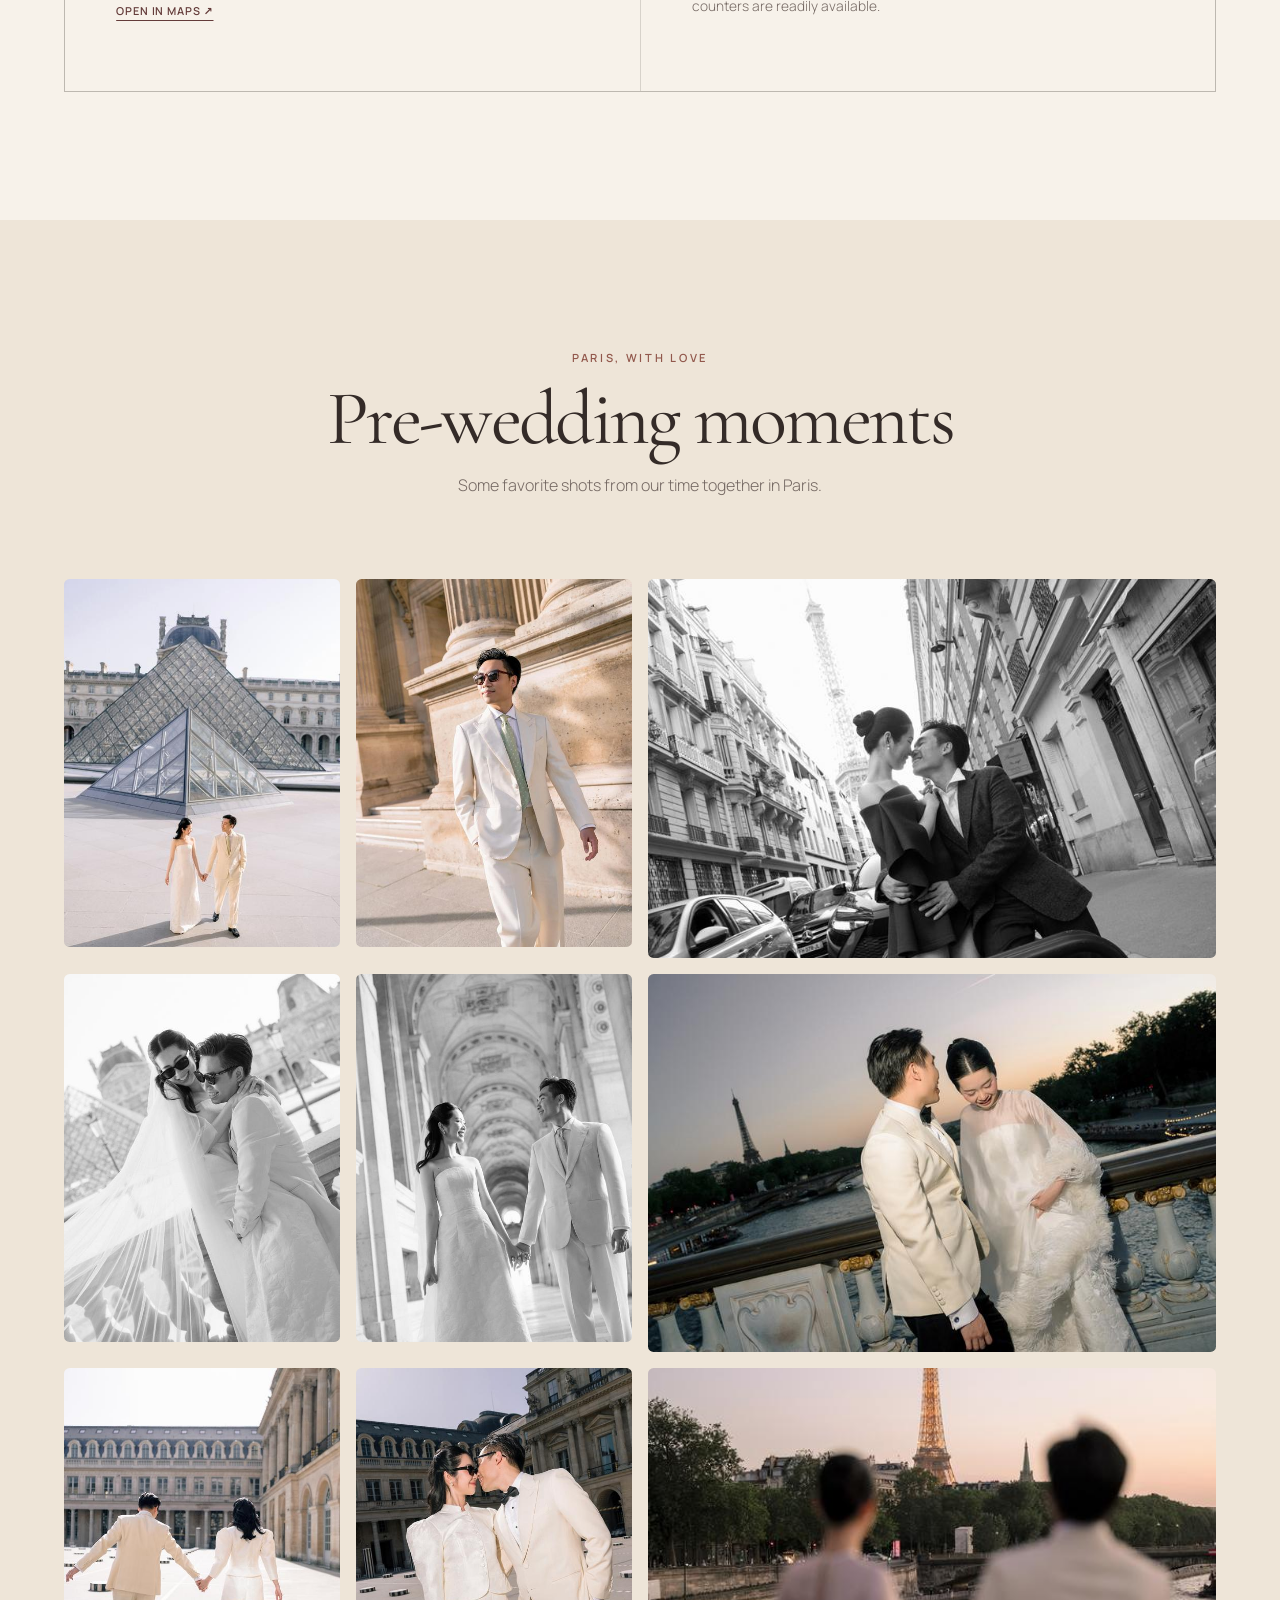
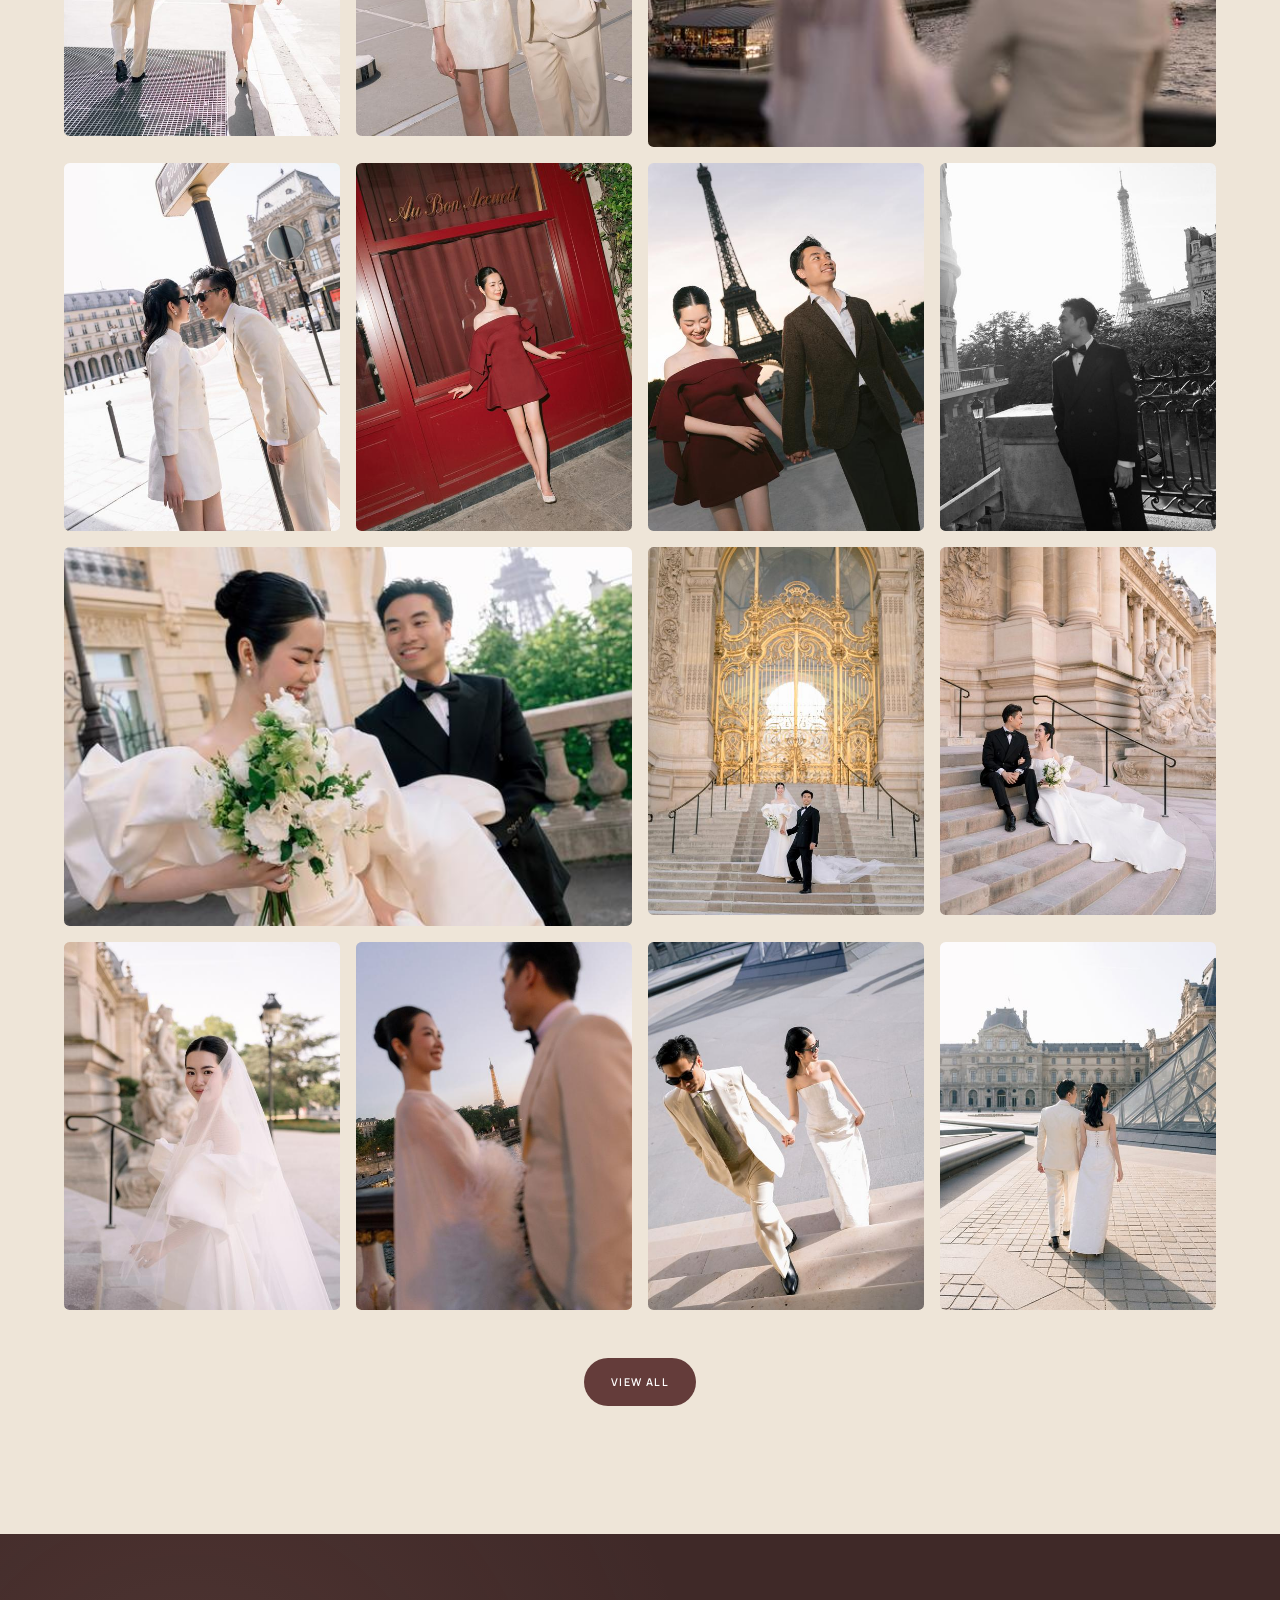
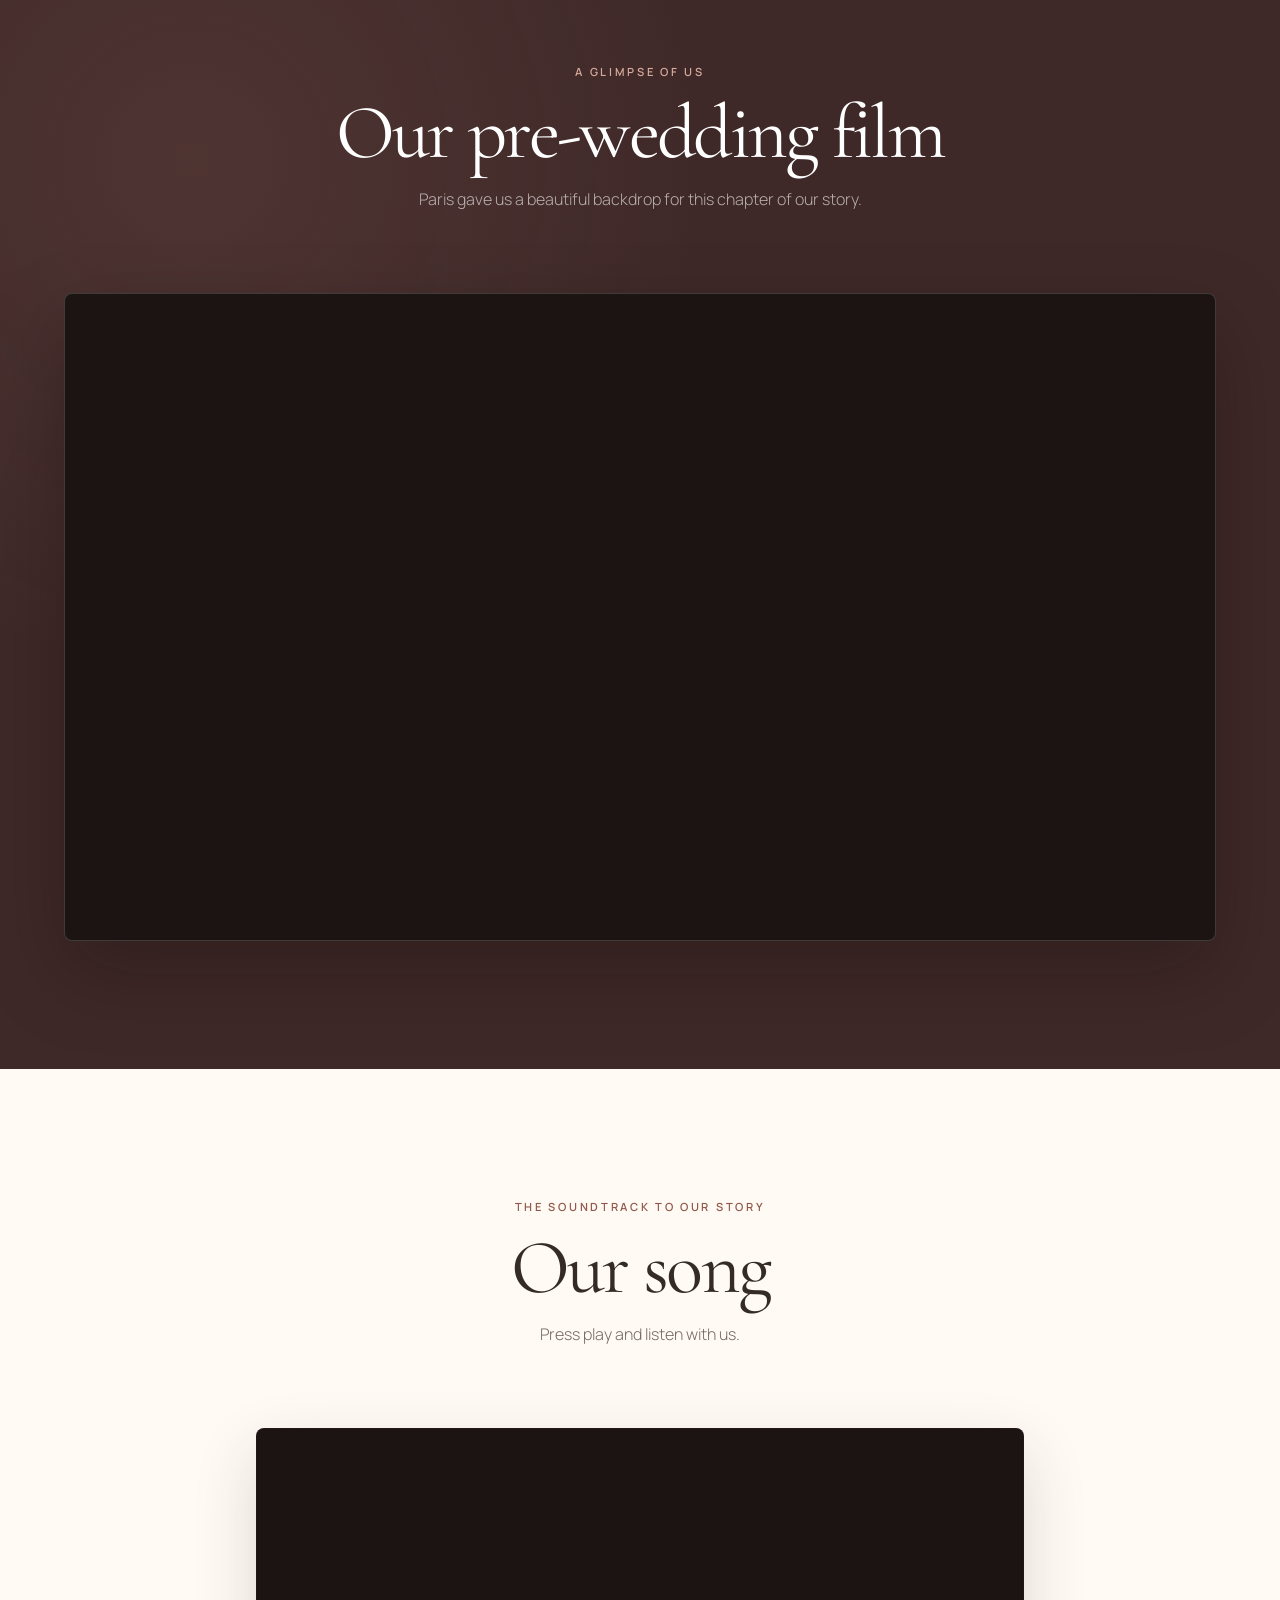
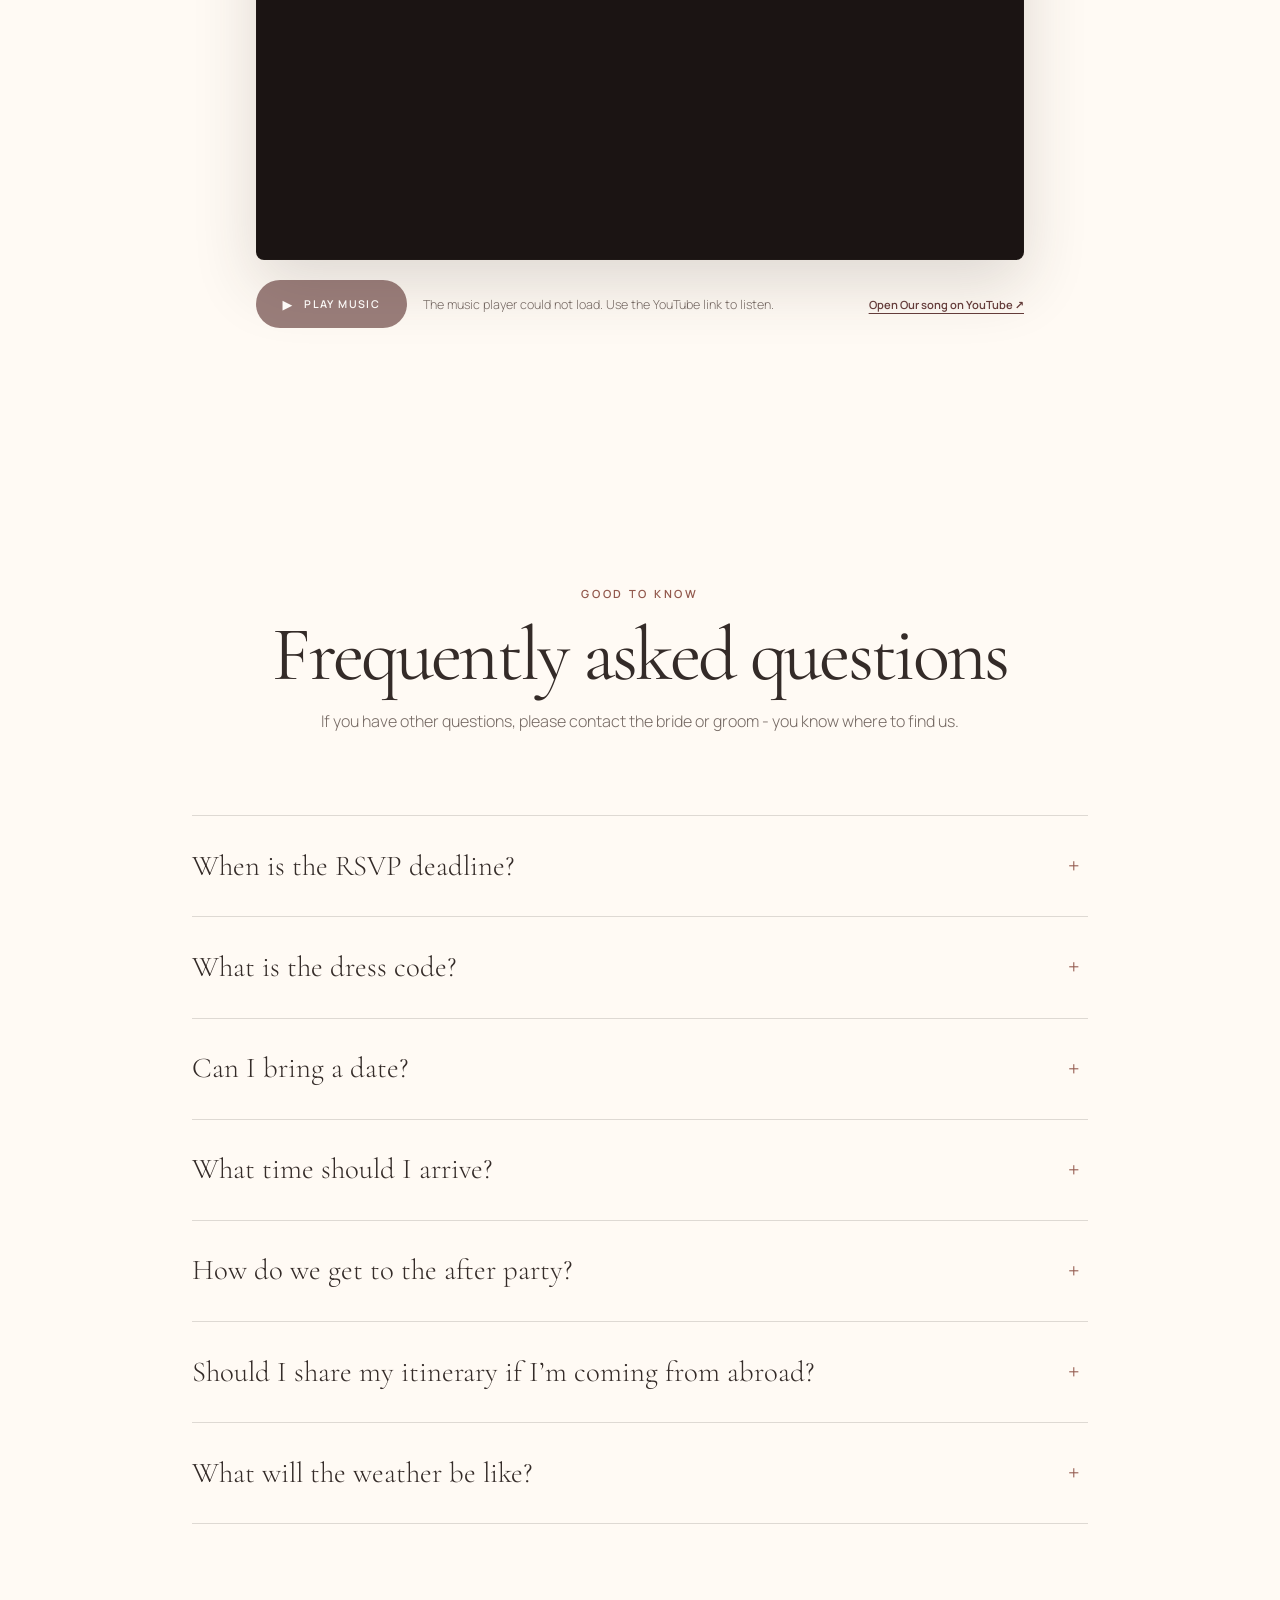
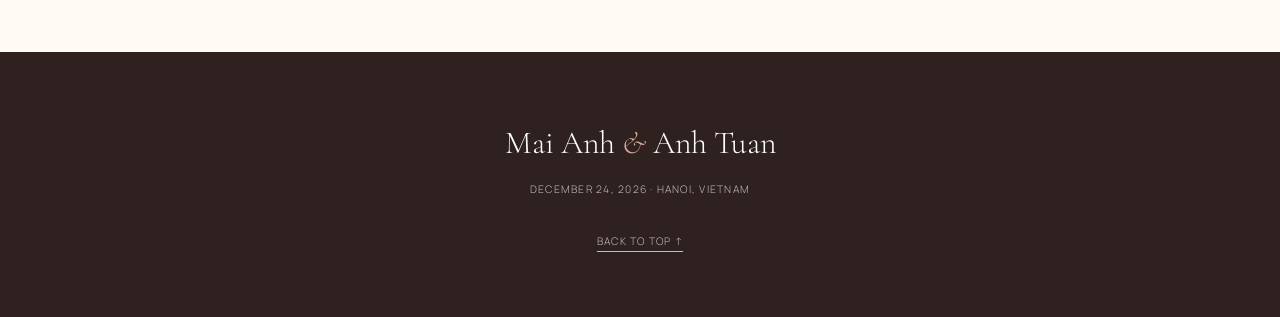
==== commit 75eaa857: "Correct English story location" ====
--- a/en/index.html
+++ b/en/index.html
@@ -85,7 +85,7 @@
         <div class="story-copy">
           <p class="lead">We met on LinkedIn (yep, the website for jobs and networking 😃)</p>
           <p>Mai Anh reached out to Tuan for an internship referral. Unfortunately, she didn’t get the job. Fortunately, he got a wife.</p>
-          <p>We dated long-distance for three years, with lots of coast-to-coast flights and late-night video calls. Tuan was in San Francisco, while Mai Anh was in Philadelphia, then Charlotte. Everything became easier when Mai Anh moved to Seattle in 2024, and Tuan joined her there after seven years in San Francisco.</p>
+          <p>We dated long-distance for three years, with lots of coast-to-coast flights and late-night video calls. Tuan was in San Francisco, while Mai Anh was in Bryn Mawr, then Charlotte. Everything became easier when Mai Anh moved to Seattle in 2024, and Tuan joined her there after seven years in San Francisco.</p>
         </div>
       </div>
     </section>
--- a/styles.css
+++ b/styles.css
@@ -31,6 +31,13 @@
 }
 
 .language-landing {
+  --paper: #f8f3e8;
+  --ink: #252a26;
+  --muted: #687068;
+  --wine: #3f5949;
+  --wine-dark: #303b34;
+  --rose: #9e4e58;
+  --line: rgba(37, 42, 38, 0.16);
   display: grid;
   min-height: 100svh;
   align-items: safe center;
@@ -40,7 +47,7 @@
     max(clamp(0.75rem, 2svh, 1.5rem), env(safe-area-inset-bottom))
     max(1rem, env(safe-area-inset-left));
   background:
-    radial-gradient(circle at 50% 0%, rgba(146, 88, 76, 0.38), transparent 34rem),
+    radial-gradient(circle at 48% 0%, rgba(158, 78, 88, 0.24), transparent 34rem),
     var(--wine-dark);
 }
 
@@ -49,22 +56,21 @@
 }
 
 .language-landing-main {
-  width: min(100%, 42.5rem);
+  width: min(100%, 35rem);
   margin: 0 auto;
   overflow: hidden;
-  border: 1px solid rgba(255, 255, 255, 0.12);
+  border: 1px solid rgba(255, 255, 255, 0.15);
   border-radius: 0.45rem;
   background: var(--paper);
-  box-shadow: 0 2rem 6rem rgba(24, 12, 12, 0.34);
+  box-shadow: 0 2rem 6rem rgba(15, 22, 17, 0.3);
 }
 
 .language-landing-visual {
   position: relative;
   width: 100%;
-  max-height: min(50svh, 28.333rem);
+  height: min(57.8svh, 32.5rem);
   overflow: hidden;
-  aspect-ratio: 3 / 2;
-  background: #251817;
+  background: #cfd4c8;
 }
 
 .language-landing-visual picture,
@@ -76,7 +82,7 @@
 
 .language-landing-visual img {
   object-fit: cover;
-  object-position: center;
+  object-position: center 66%;
 }
 
 .language-landing-panel {
@@ -139,6 +145,7 @@
   font-family: var(--serif);
   font-size: 1.2rem;
   font-weight: 500;
+  line-height: 1.2;
 }
 
 .language-option span {
@@ -146,6 +153,7 @@
   font-size: 0.6rem;
   font-weight: 500;
   letter-spacing: 0.08em;
+  line-height: 1.2;
   text-transform: uppercase;
 }
 
@@ -163,7 +171,7 @@
 .language-option:focus-visible {
   border-color: var(--wine);
   color: #fff;
-  outline: 3px solid rgba(146, 88, 76, 0.28);
+  outline: 3px solid rgba(158, 78, 88, 0.32);
   outline-offset: 3px;
   background: var(--wine);
   transform: translateY(-2px);
@@ -540,6 +548,19 @@
 .schedule-heading-single h2,
 .song-heading-single h2 {
   margin-bottom: 0;
+}
+
+html[lang="vi"] .song-heading-single h2 {
+  font-size: clamp(2rem, 10vw, 3rem);
+  letter-spacing: -0.04em;
+  text-wrap: nowrap;
+  white-space: nowrap;
+}
+
+@media (min-width: 800px) {
+  html[lang="vi"] .song-heading-single h2 {
+    font-size: clamp(3rem, 6vw, 5.5rem);
+  }
 }
 
 .section-heading > p:last-child {
@@ -1350,6 +1371,7 @@
 
 @media (max-width: 700px) {
   .language-landing {
+    align-items: start;
     padding: 0;
     background: var(--paper);
   }
@@ -1359,6 +1381,10 @@
     border: 0;
     border-radius: 0;
     box-shadow: none;
+  }
+
+  .language-landing-visual {
+    height: min(51svh, 26.875rem);
   }
 
   .language-landing-panel {
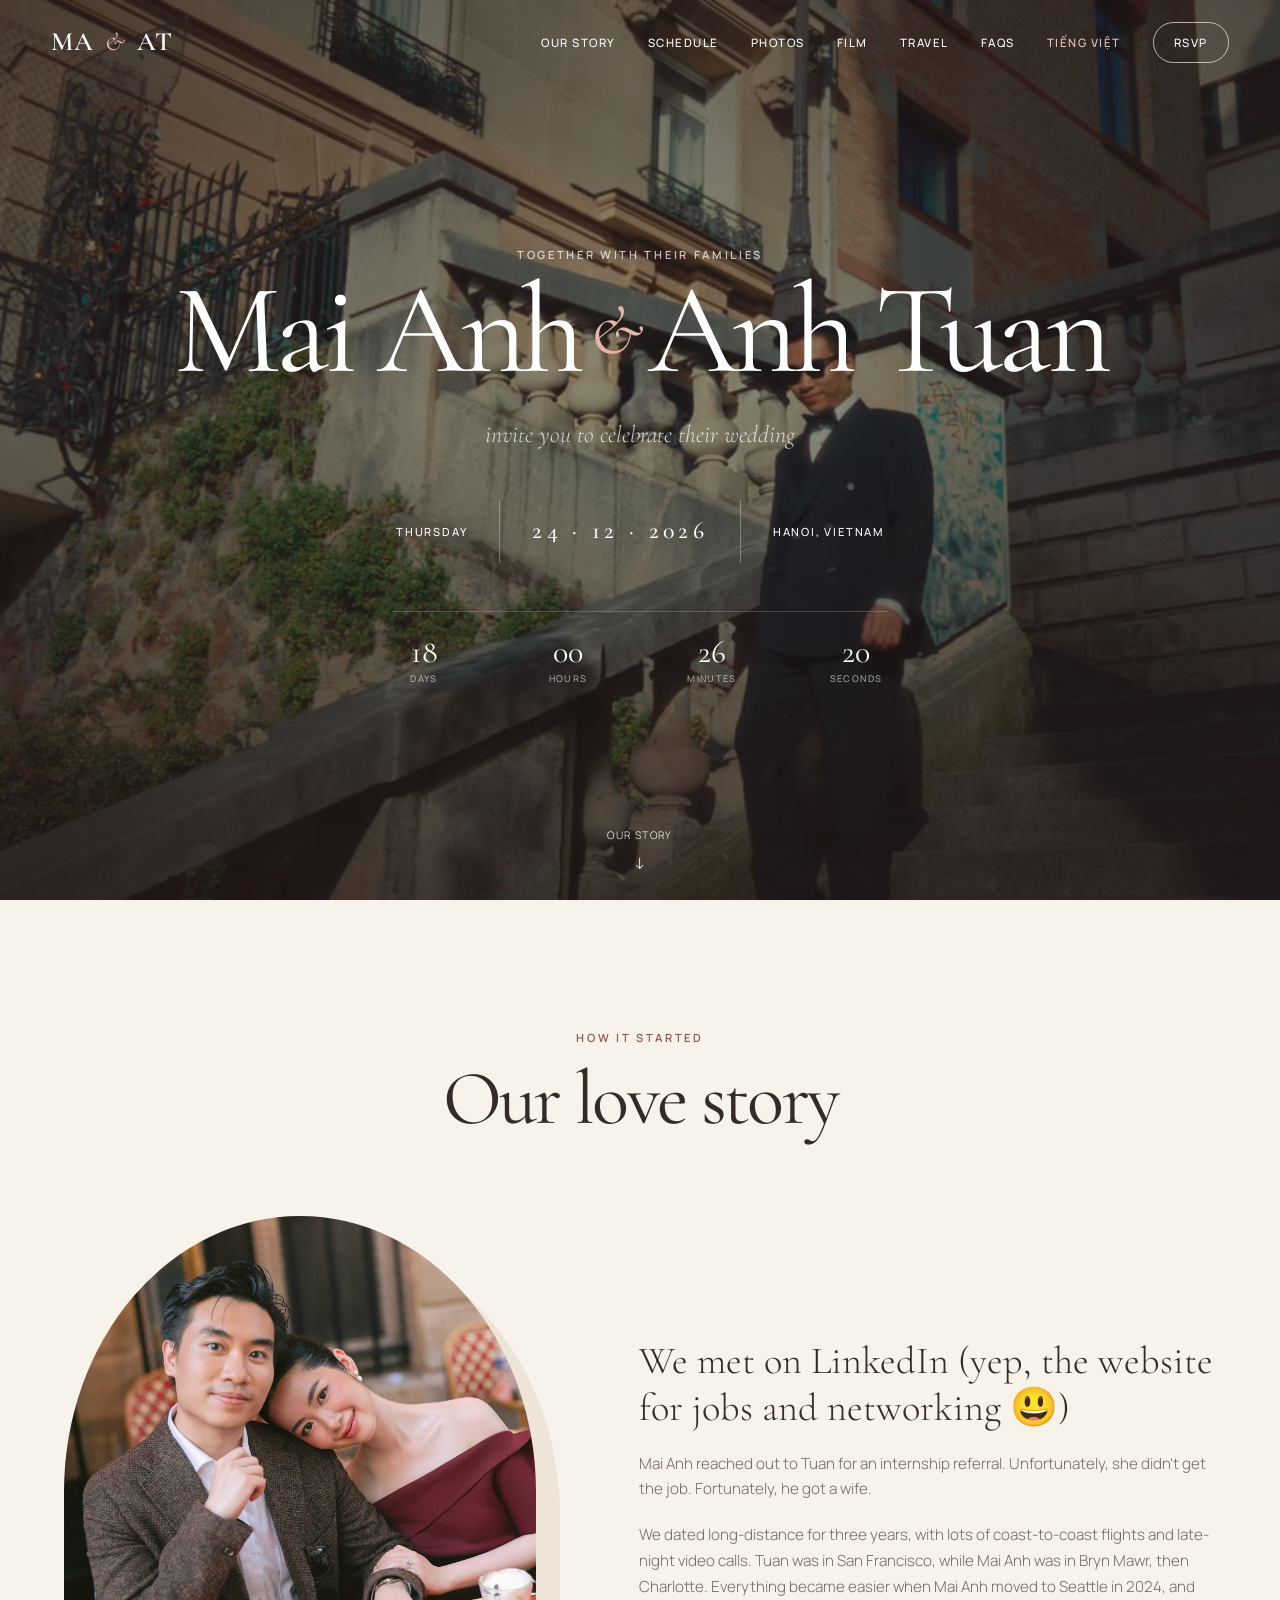
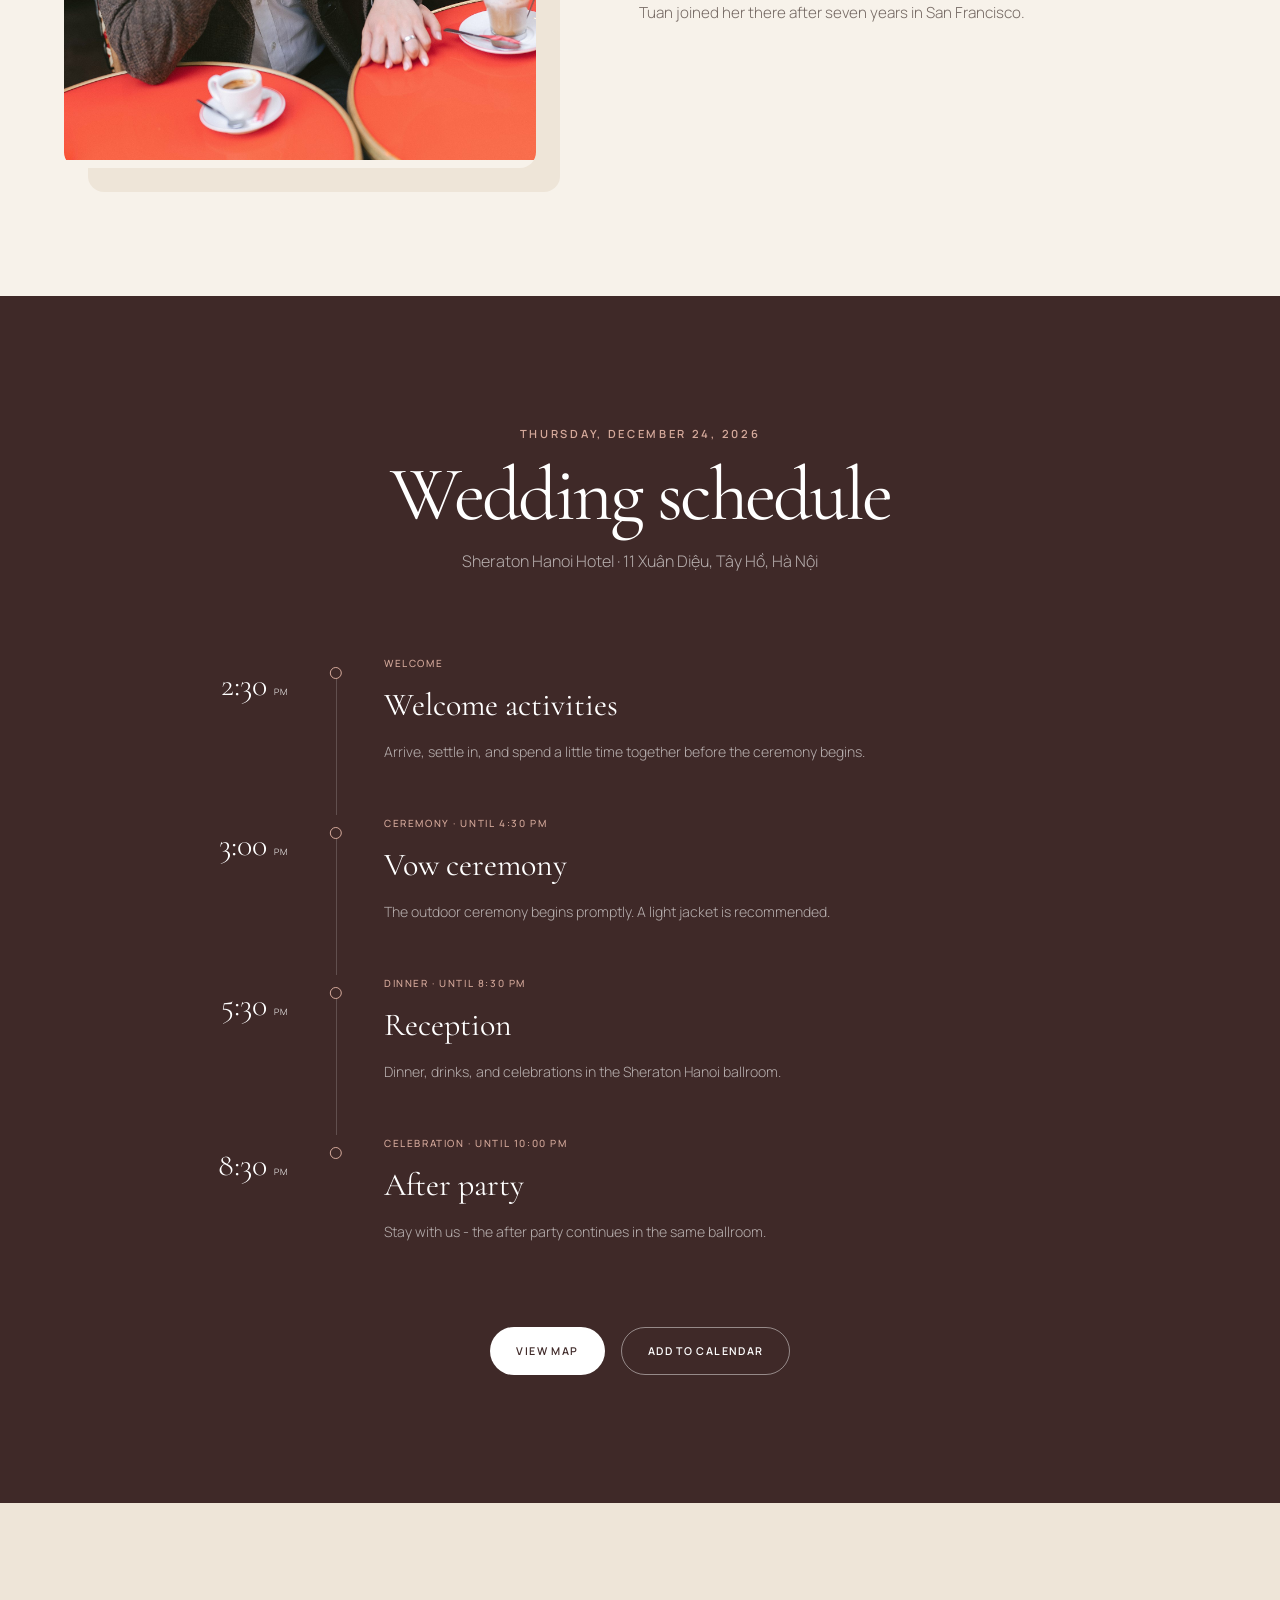
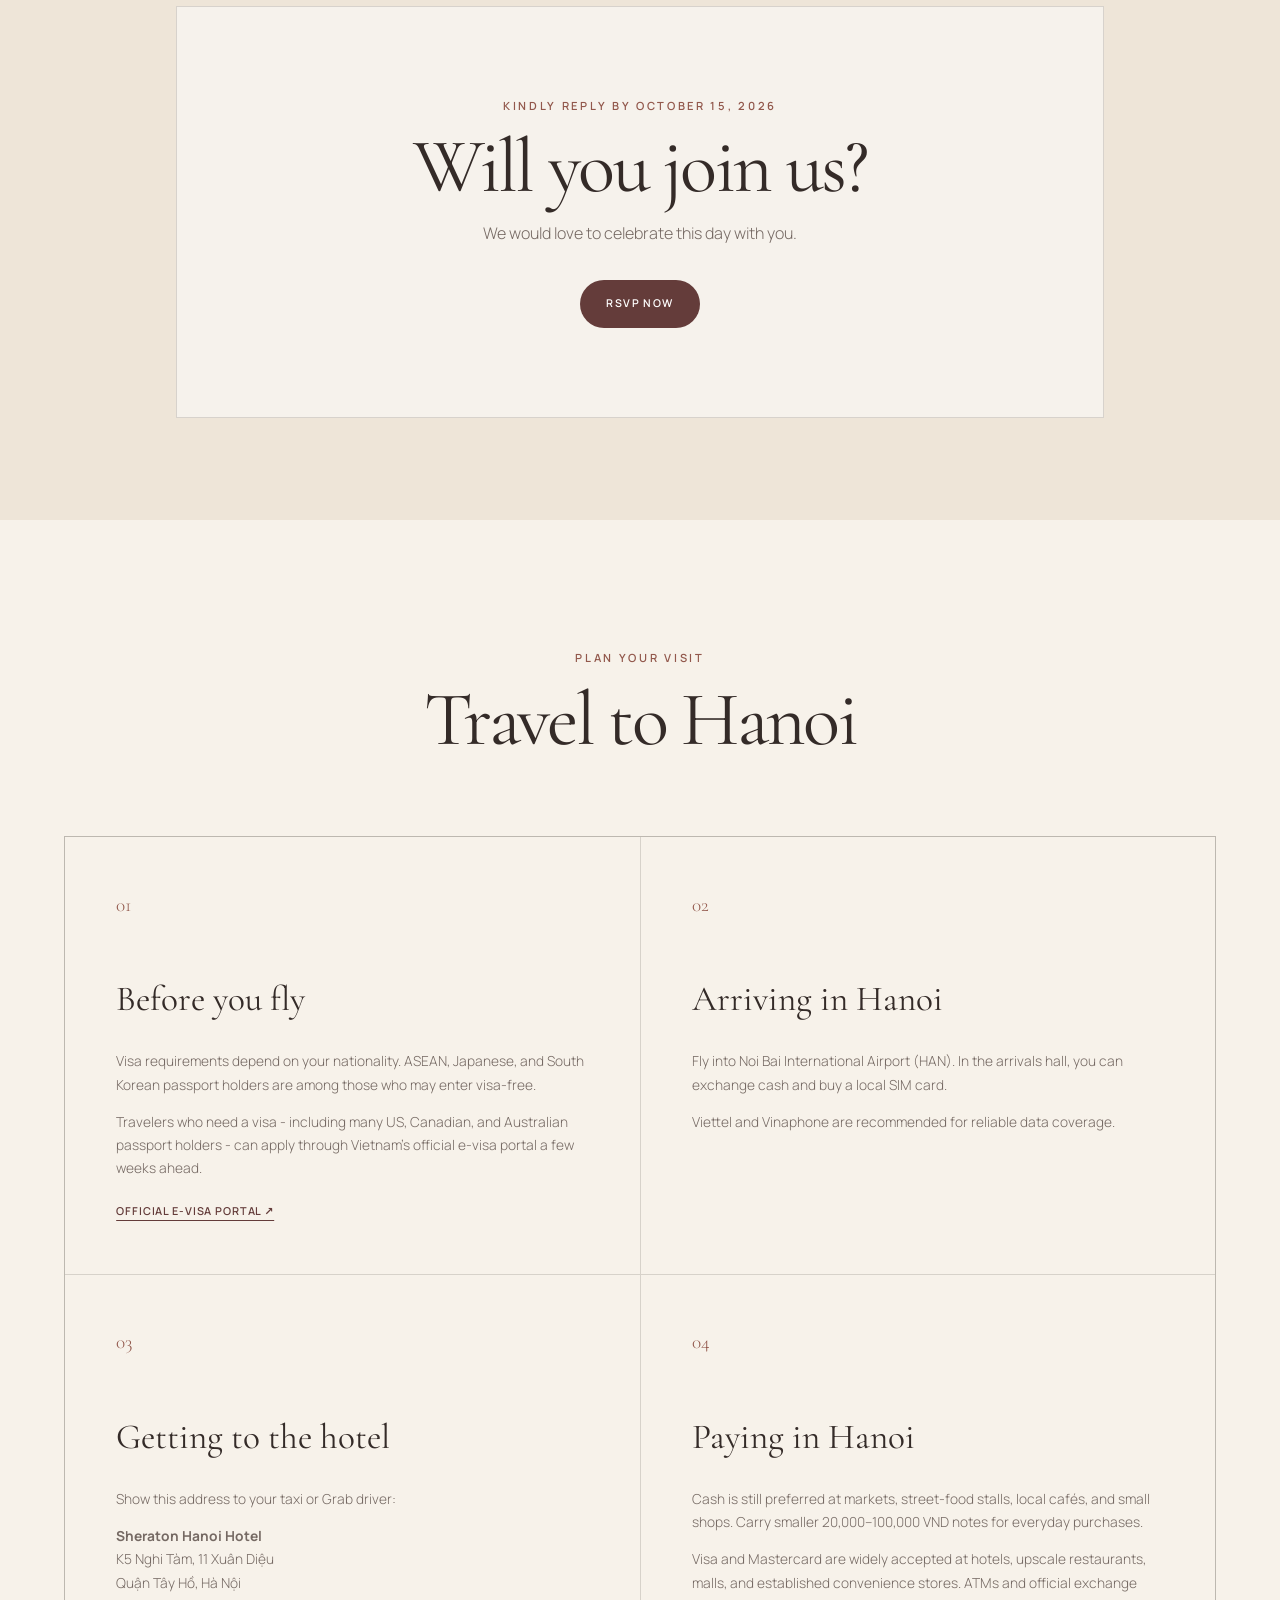
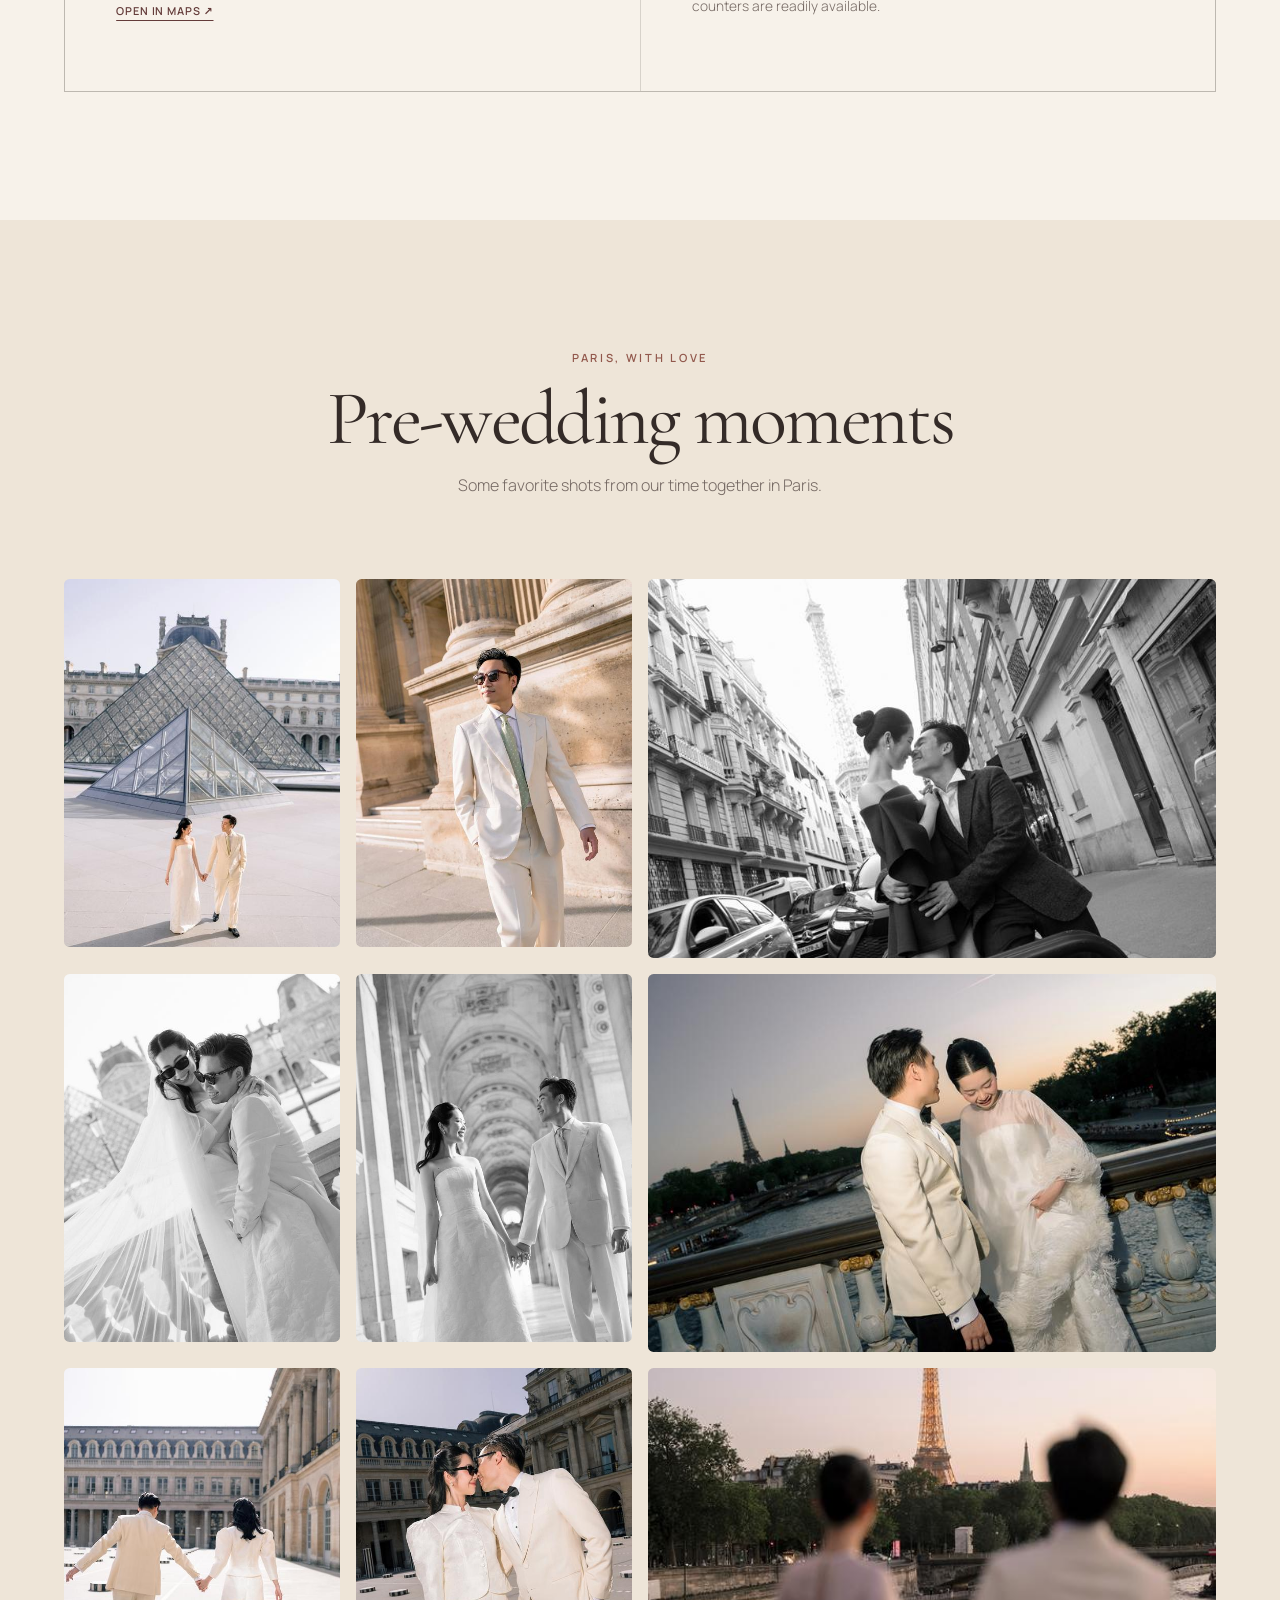
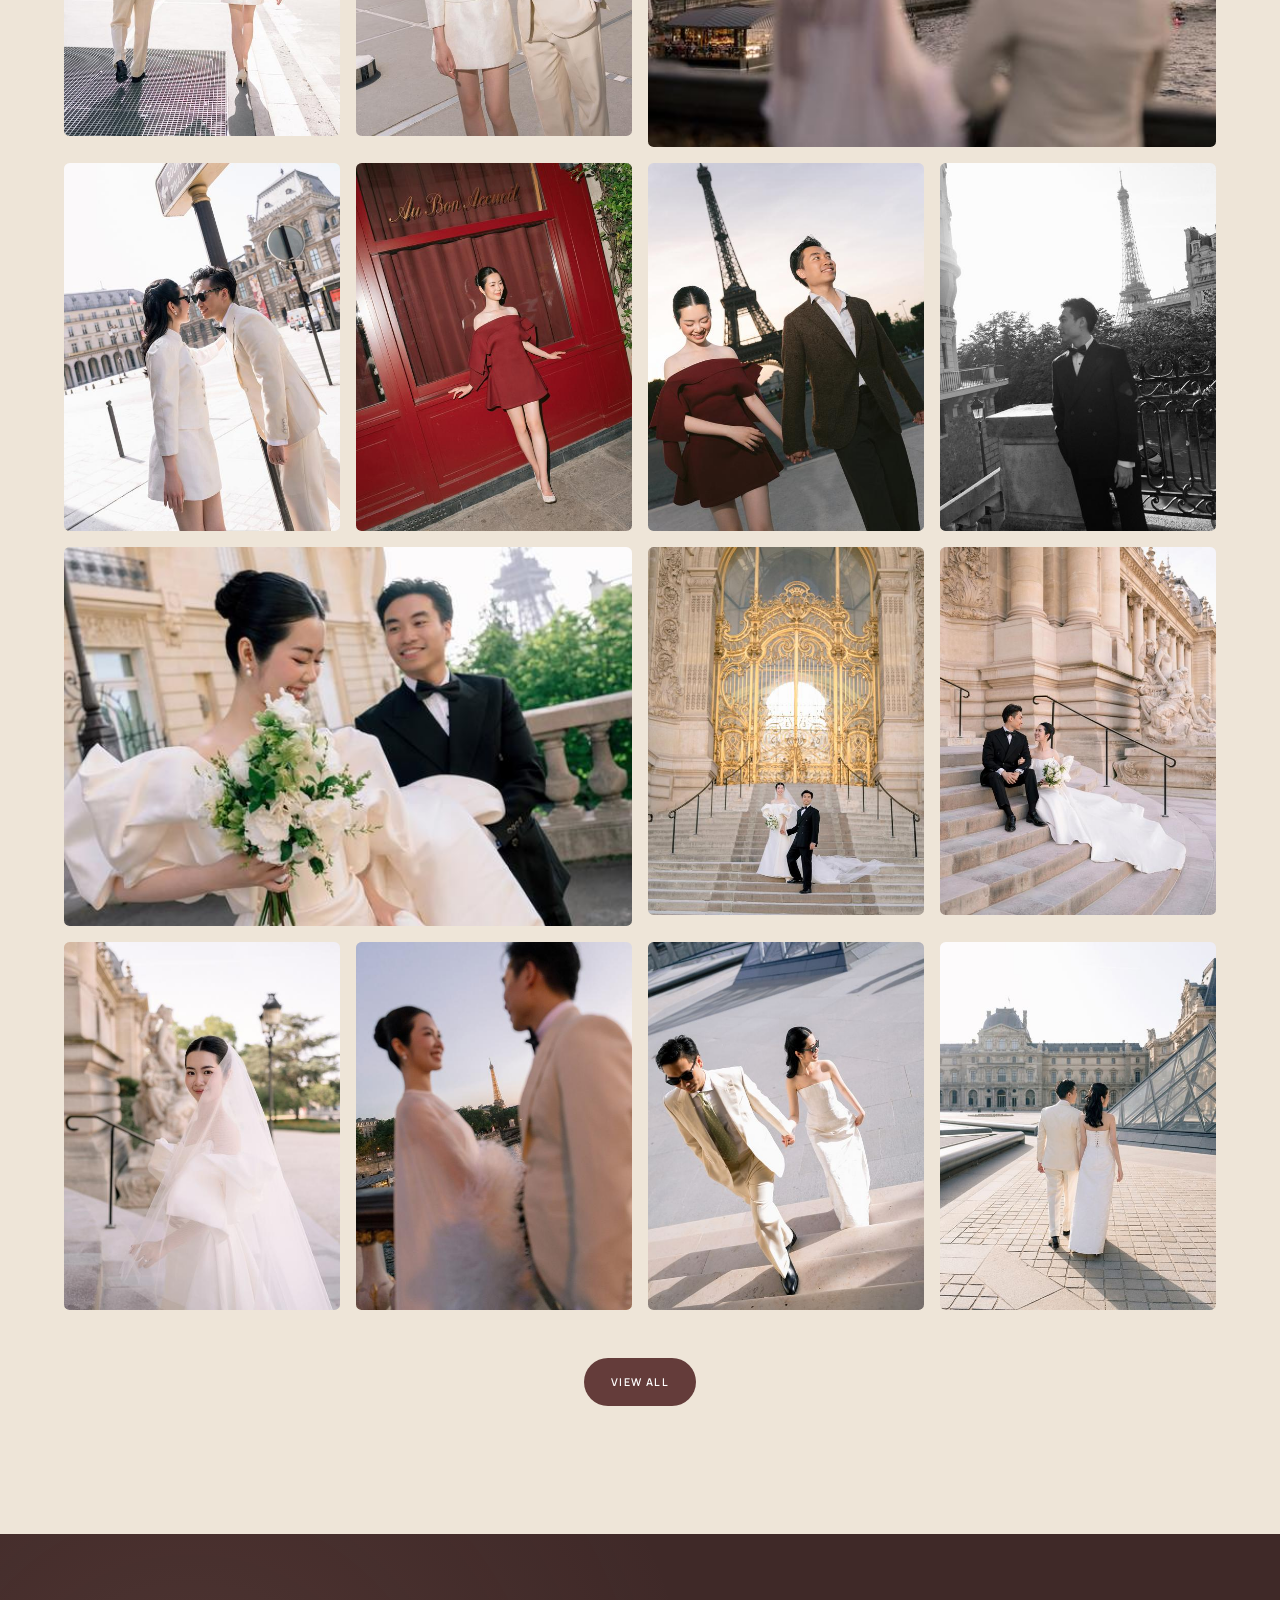
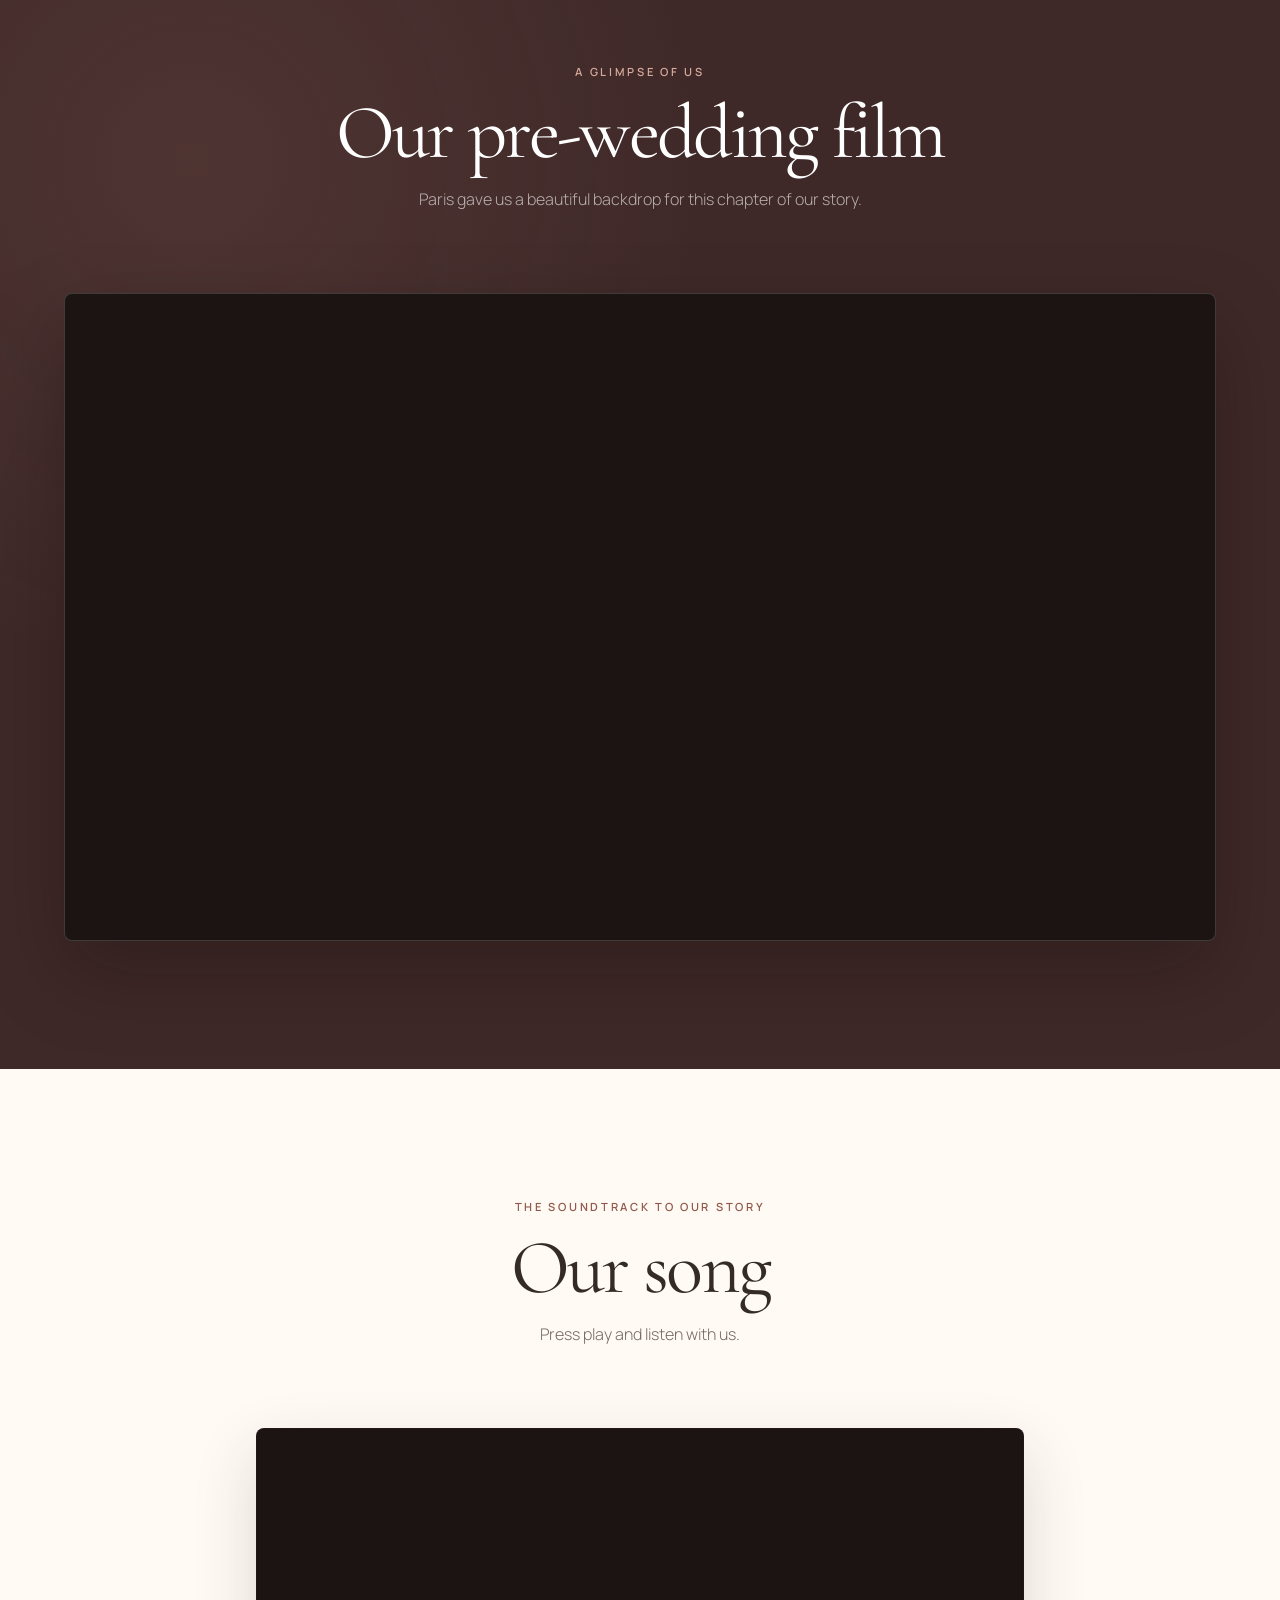
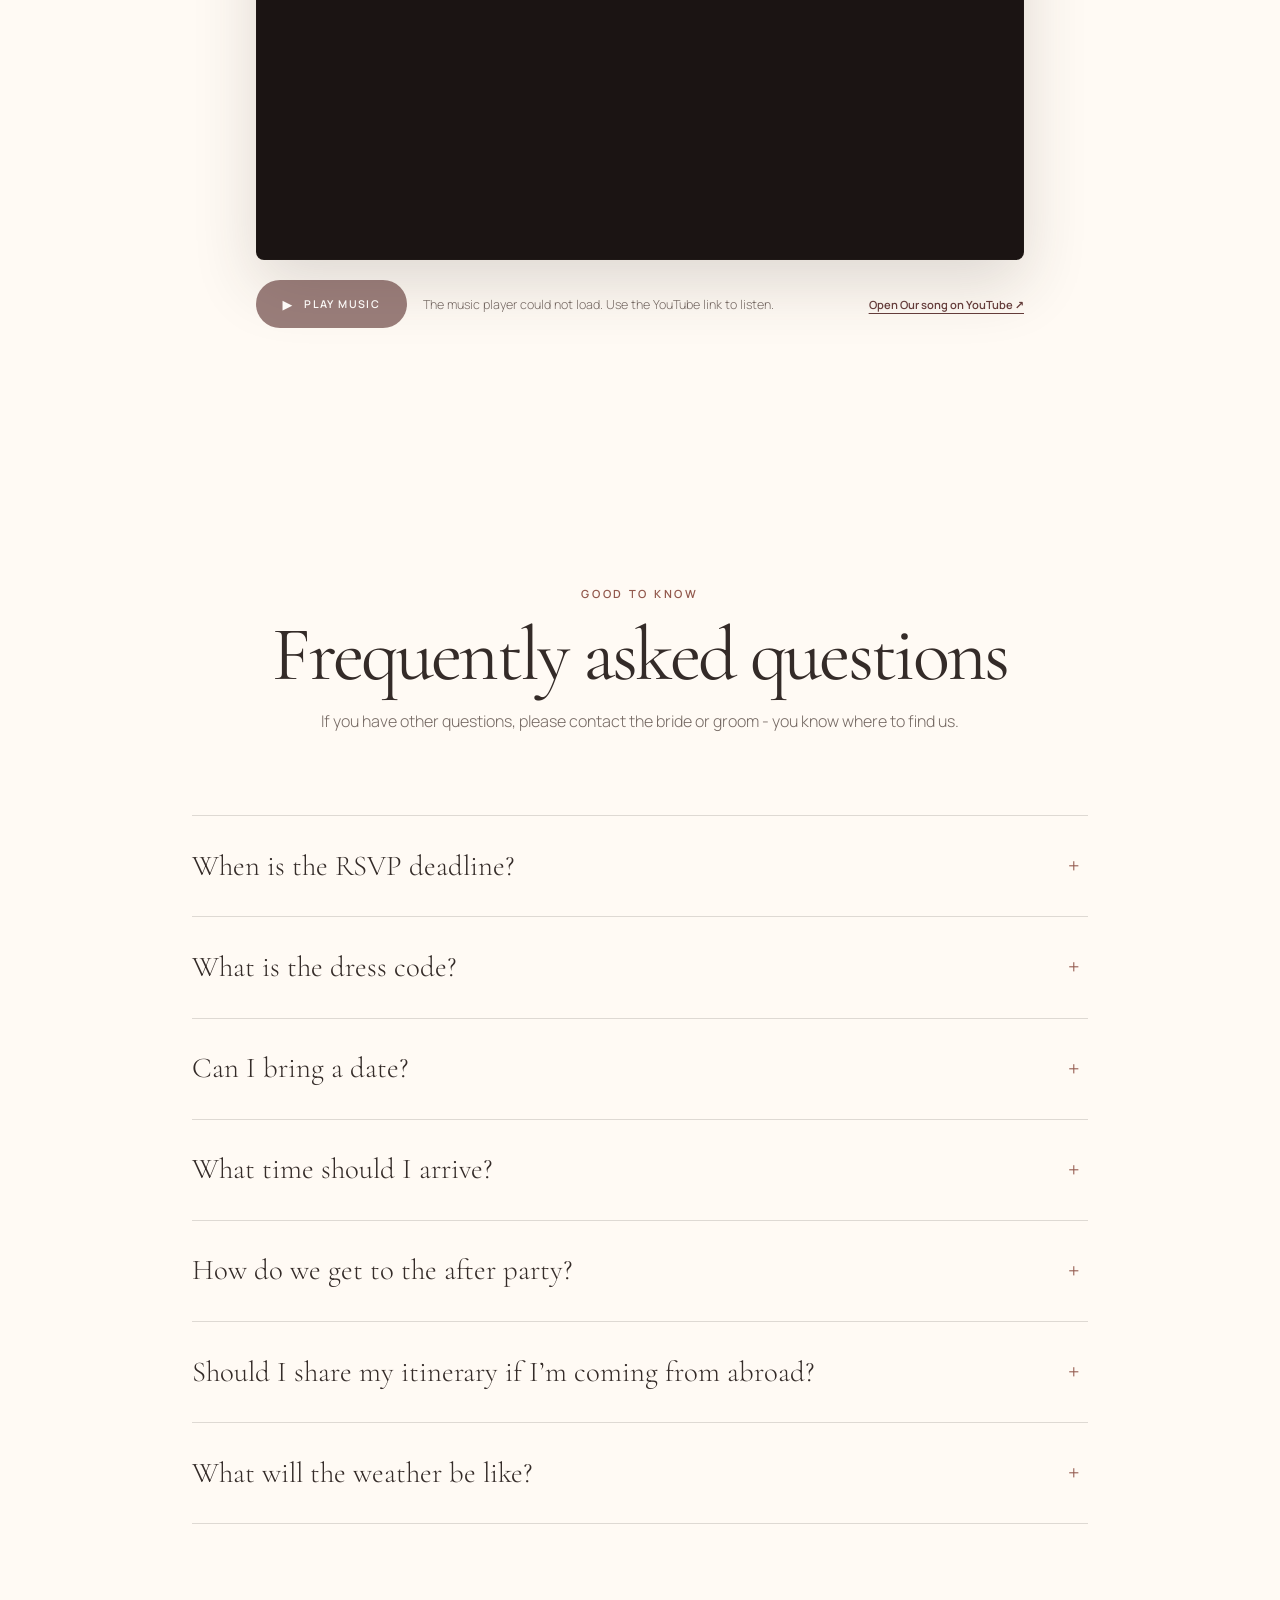
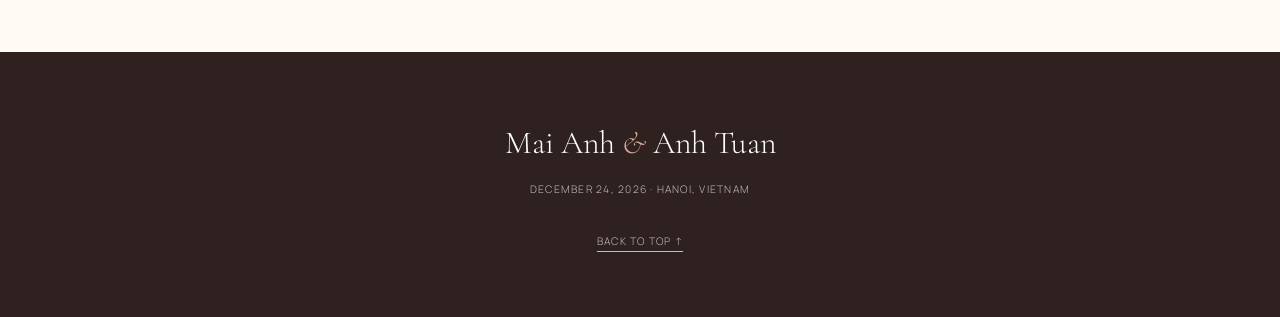
==== commit 3049a10b: "Update header monogram initials Replace the bilingual header wordmark monogram from M & T to MA & AT" ====
--- a/en/index.html
+++ b/en/index.html
@@ -27,7 +27,7 @@
 <body id="top">
   <a class="skip-link" href="#main-content">Skip to main content</a>
   <header class="site-header">
-    <a class="wordmark" href="#top" aria-label="Mai Anh and Anh Tuan, home">M<span aria-hidden="true">&amp;</span>T</a>
+    <a class="wordmark" href="#top" aria-label="Mai Anh and Anh Tuan, home">MA <span aria-hidden="true">&amp;</span> AT</a>
     <button class="menu-toggle" type="button" aria-expanded="false" aria-controls="site-nav">
       <span class="sr-only">Menu</span>
       <span></span><span></span>
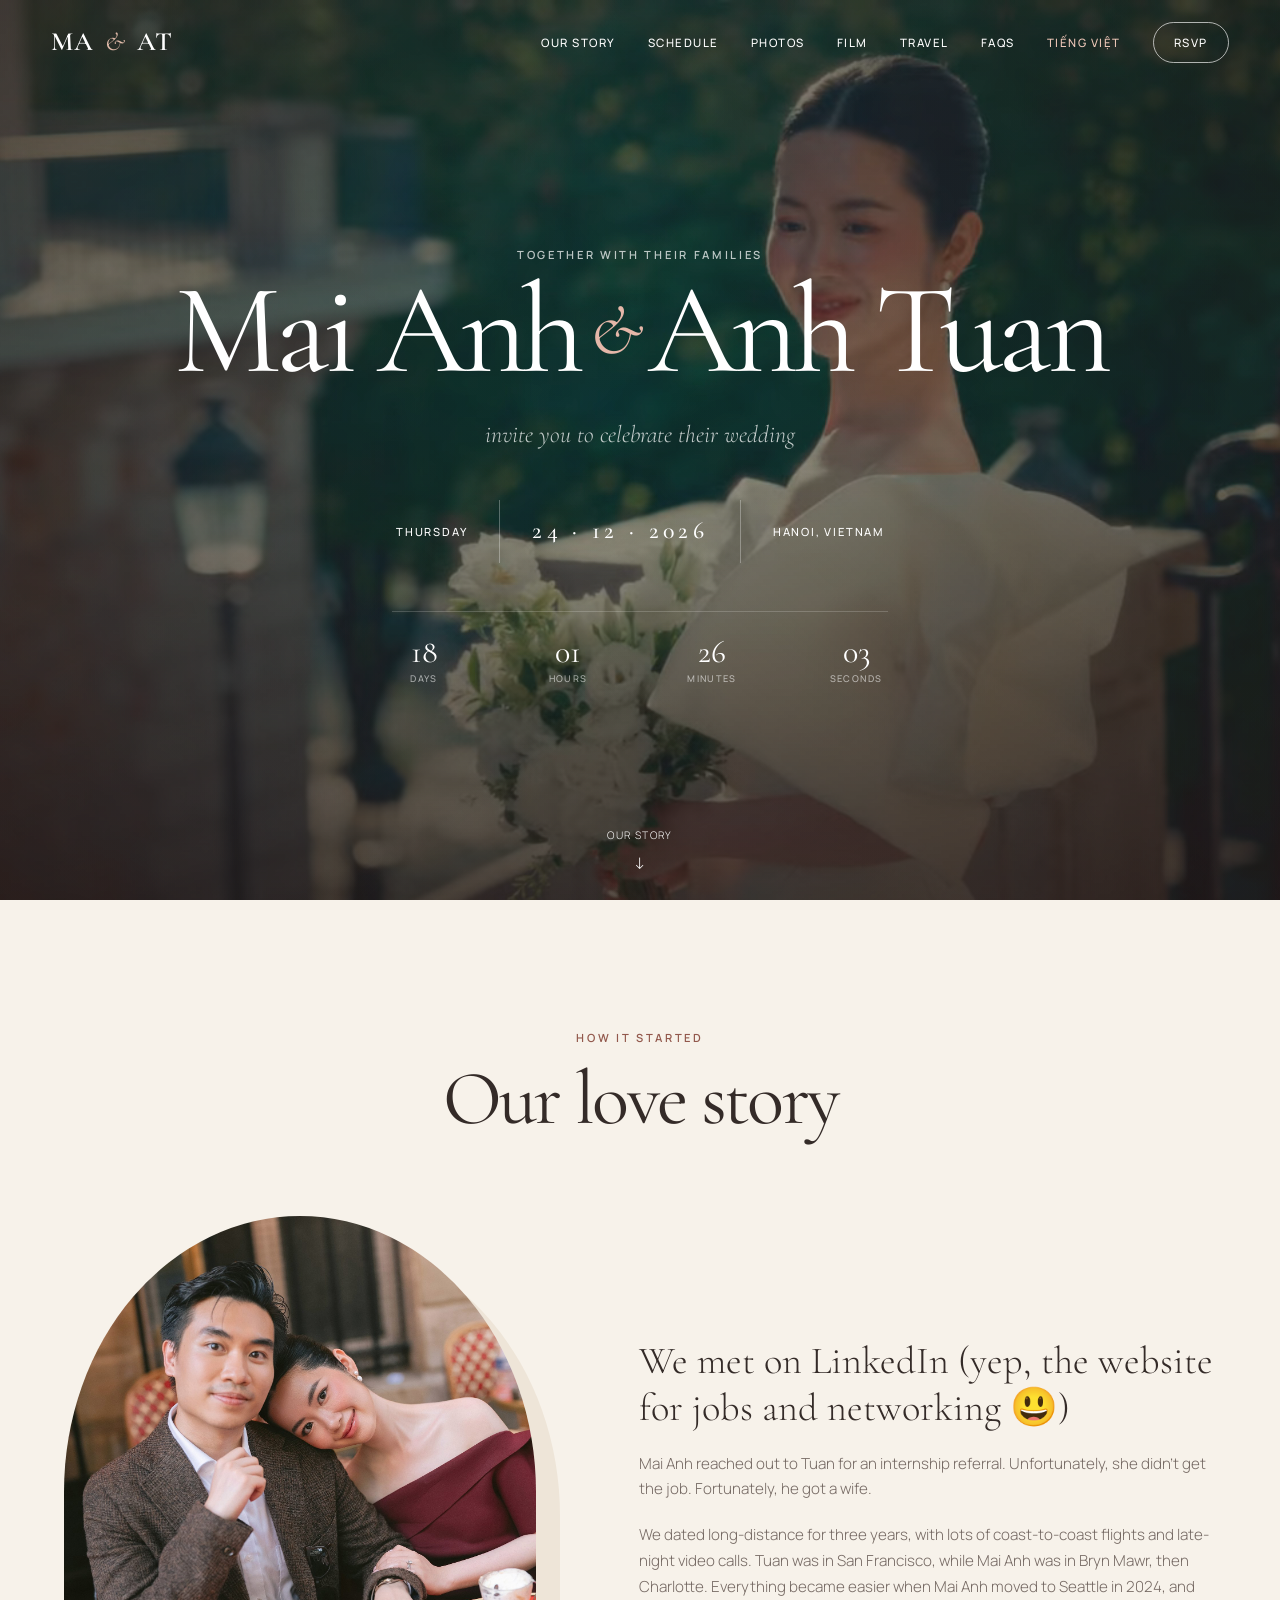
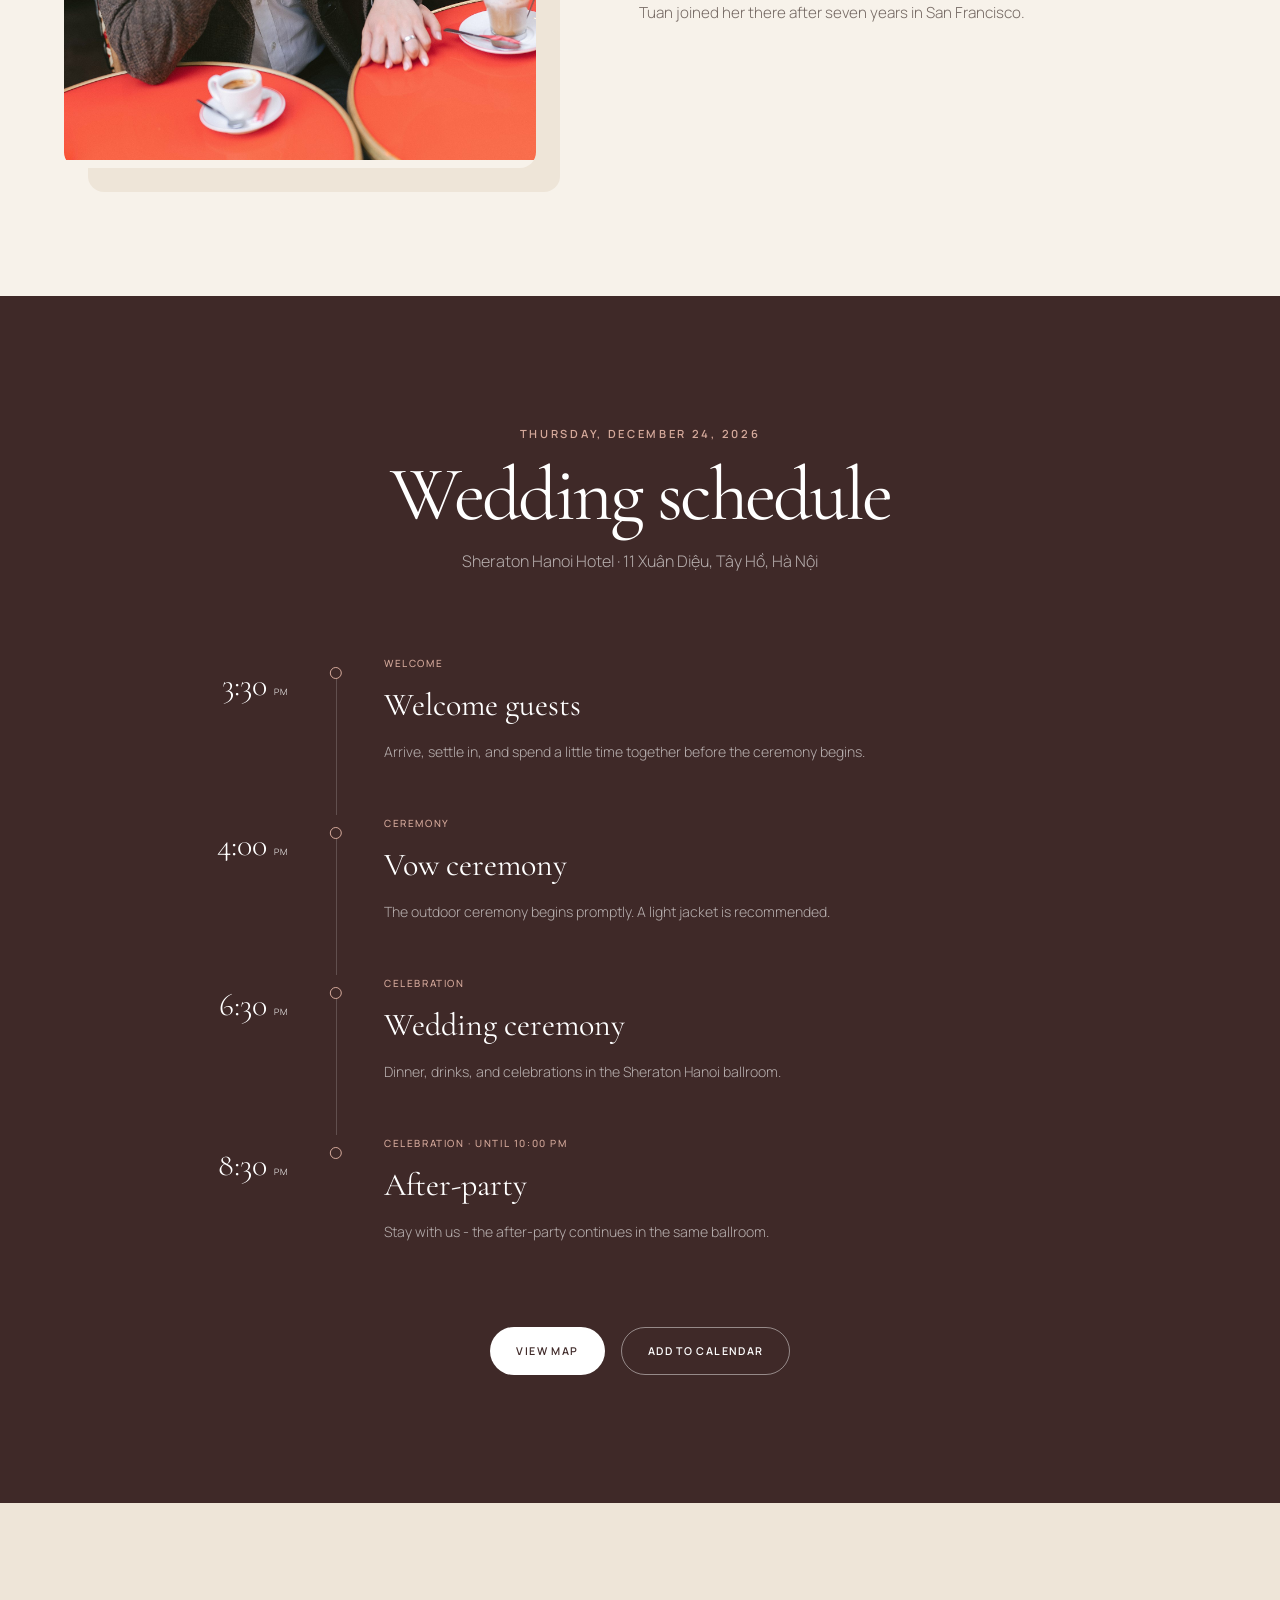
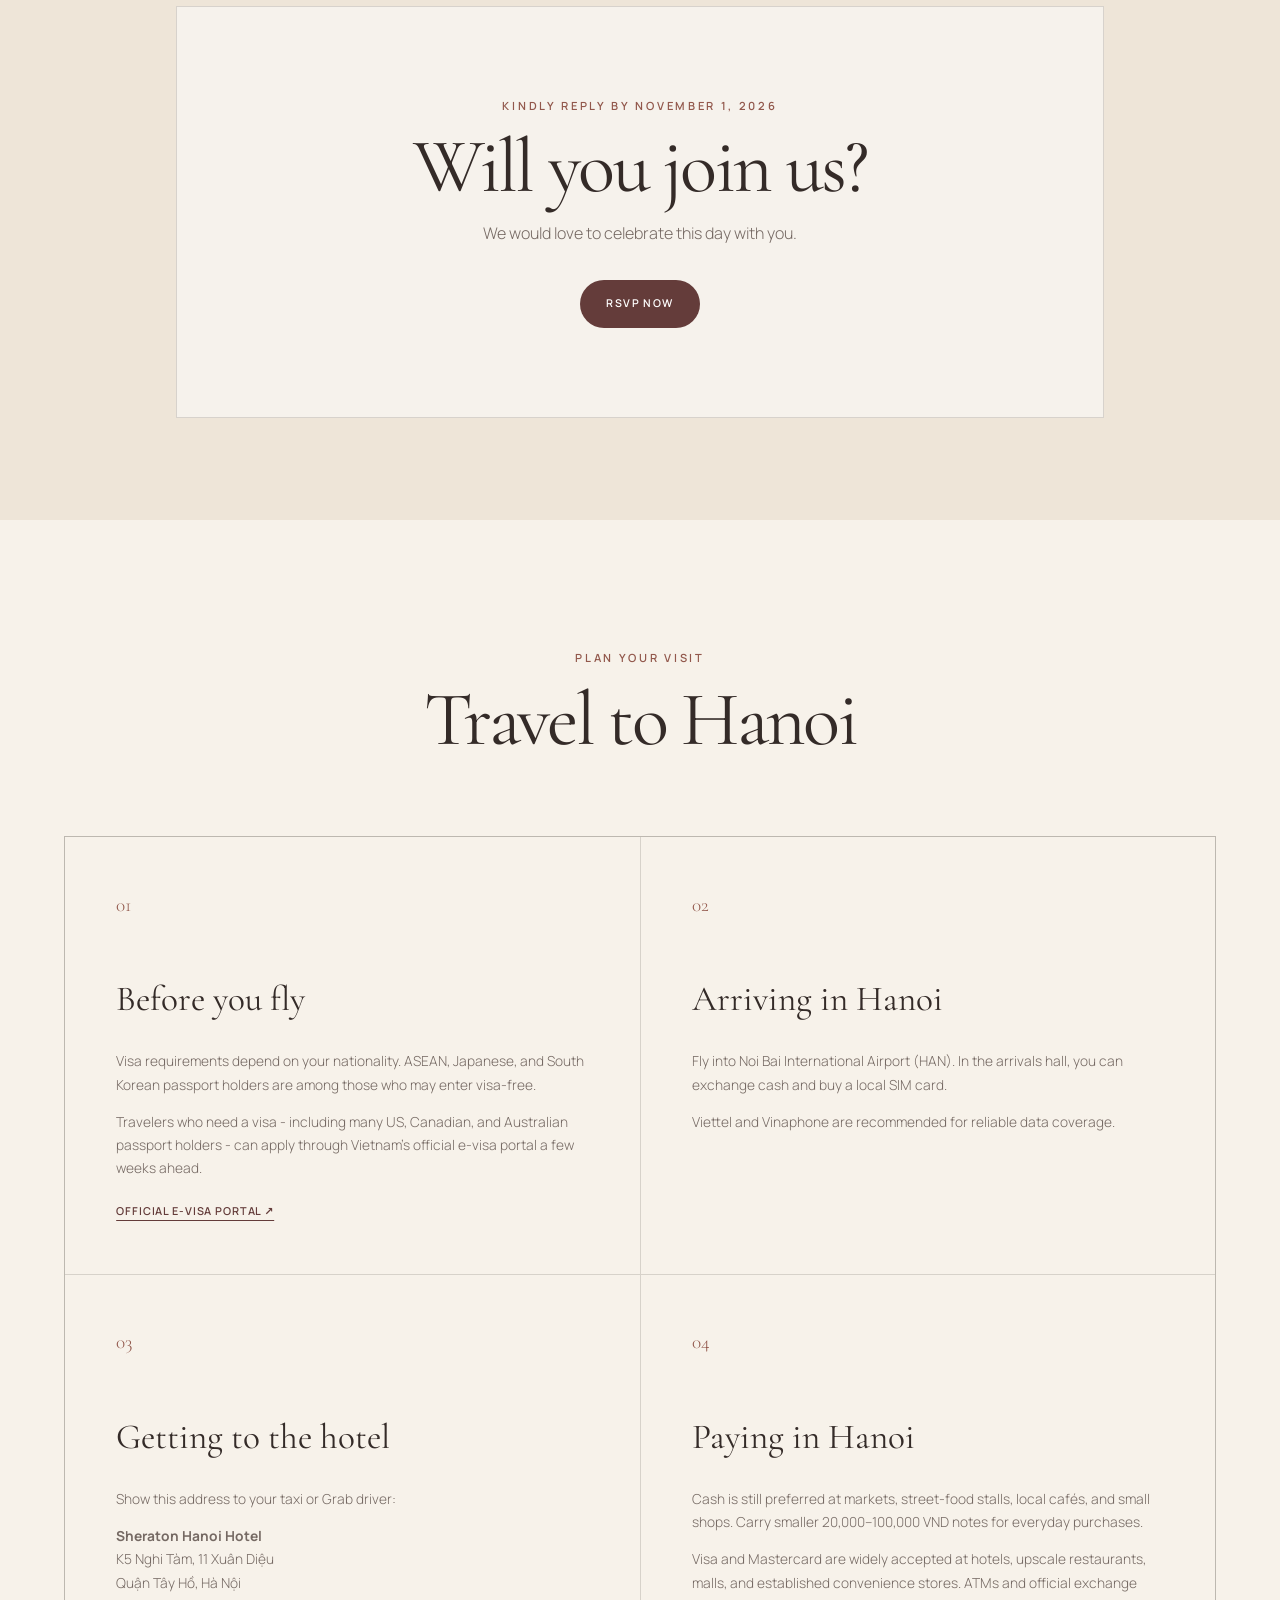
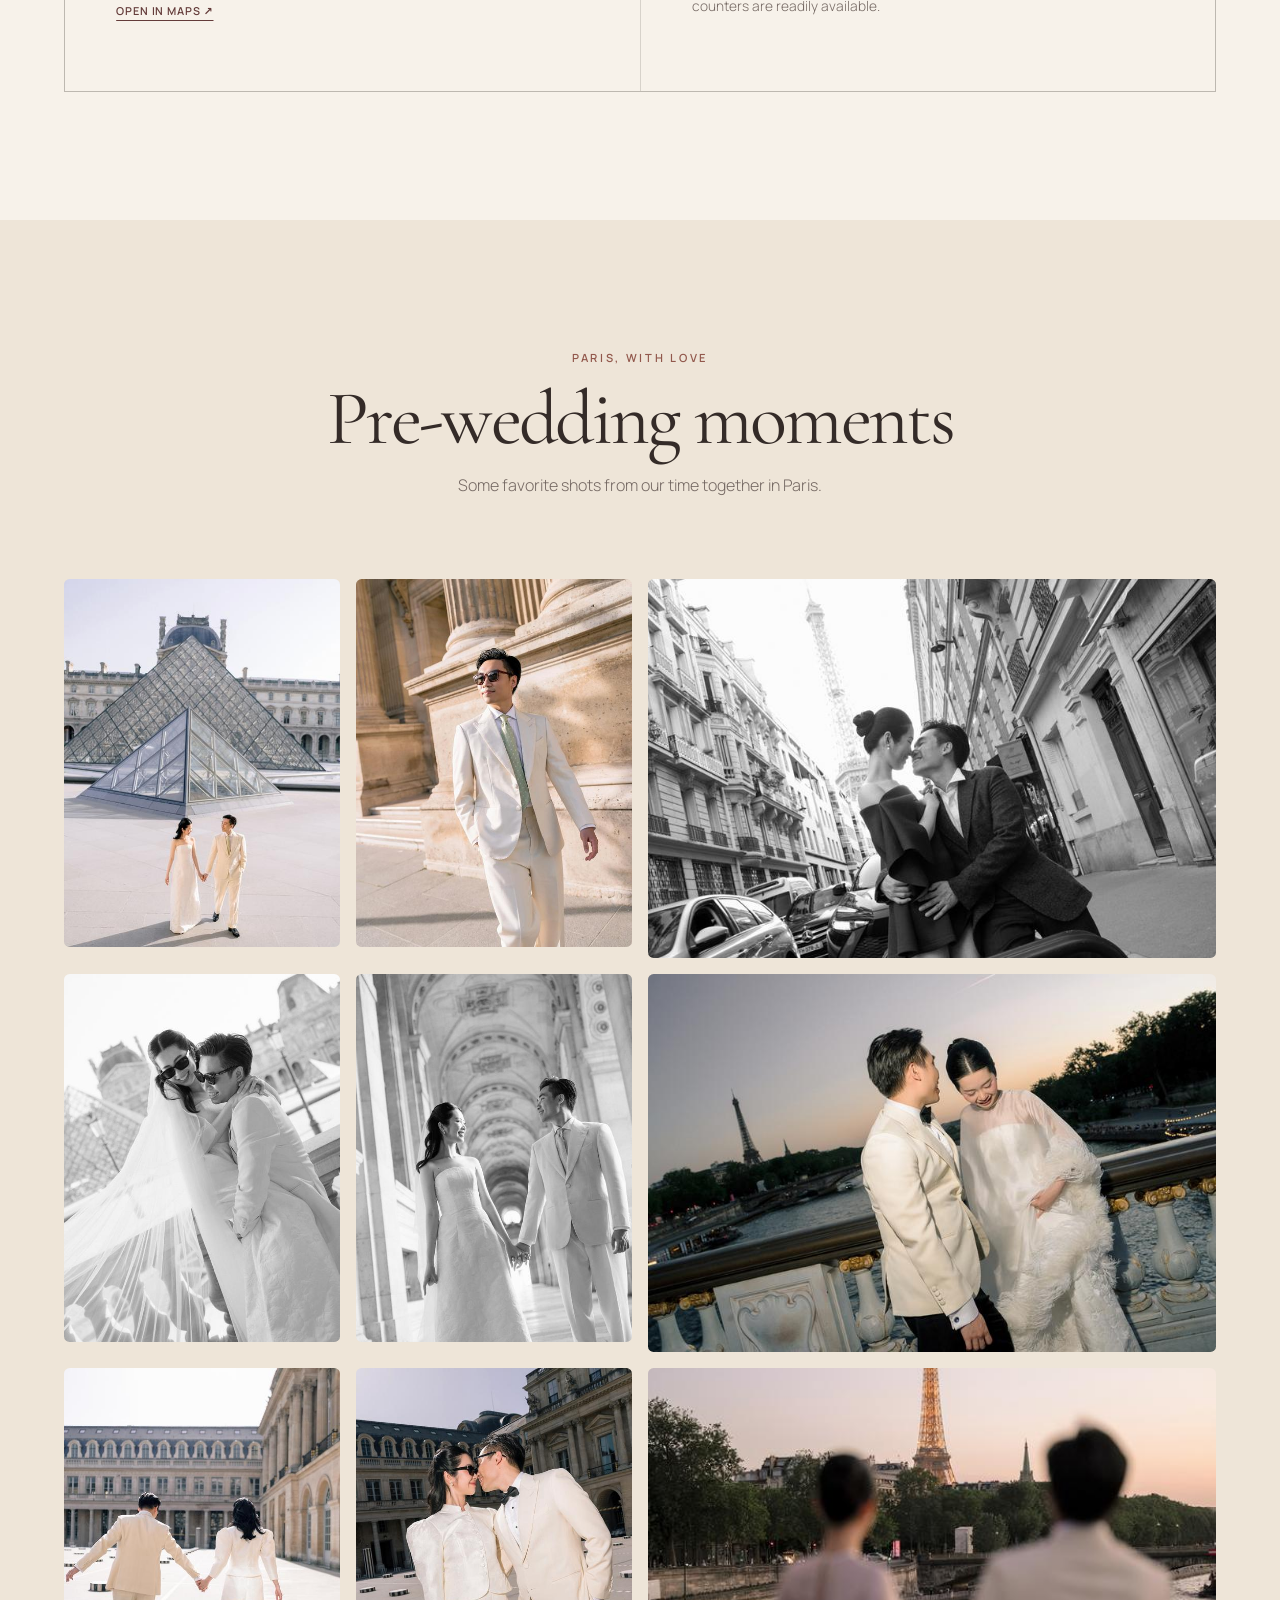
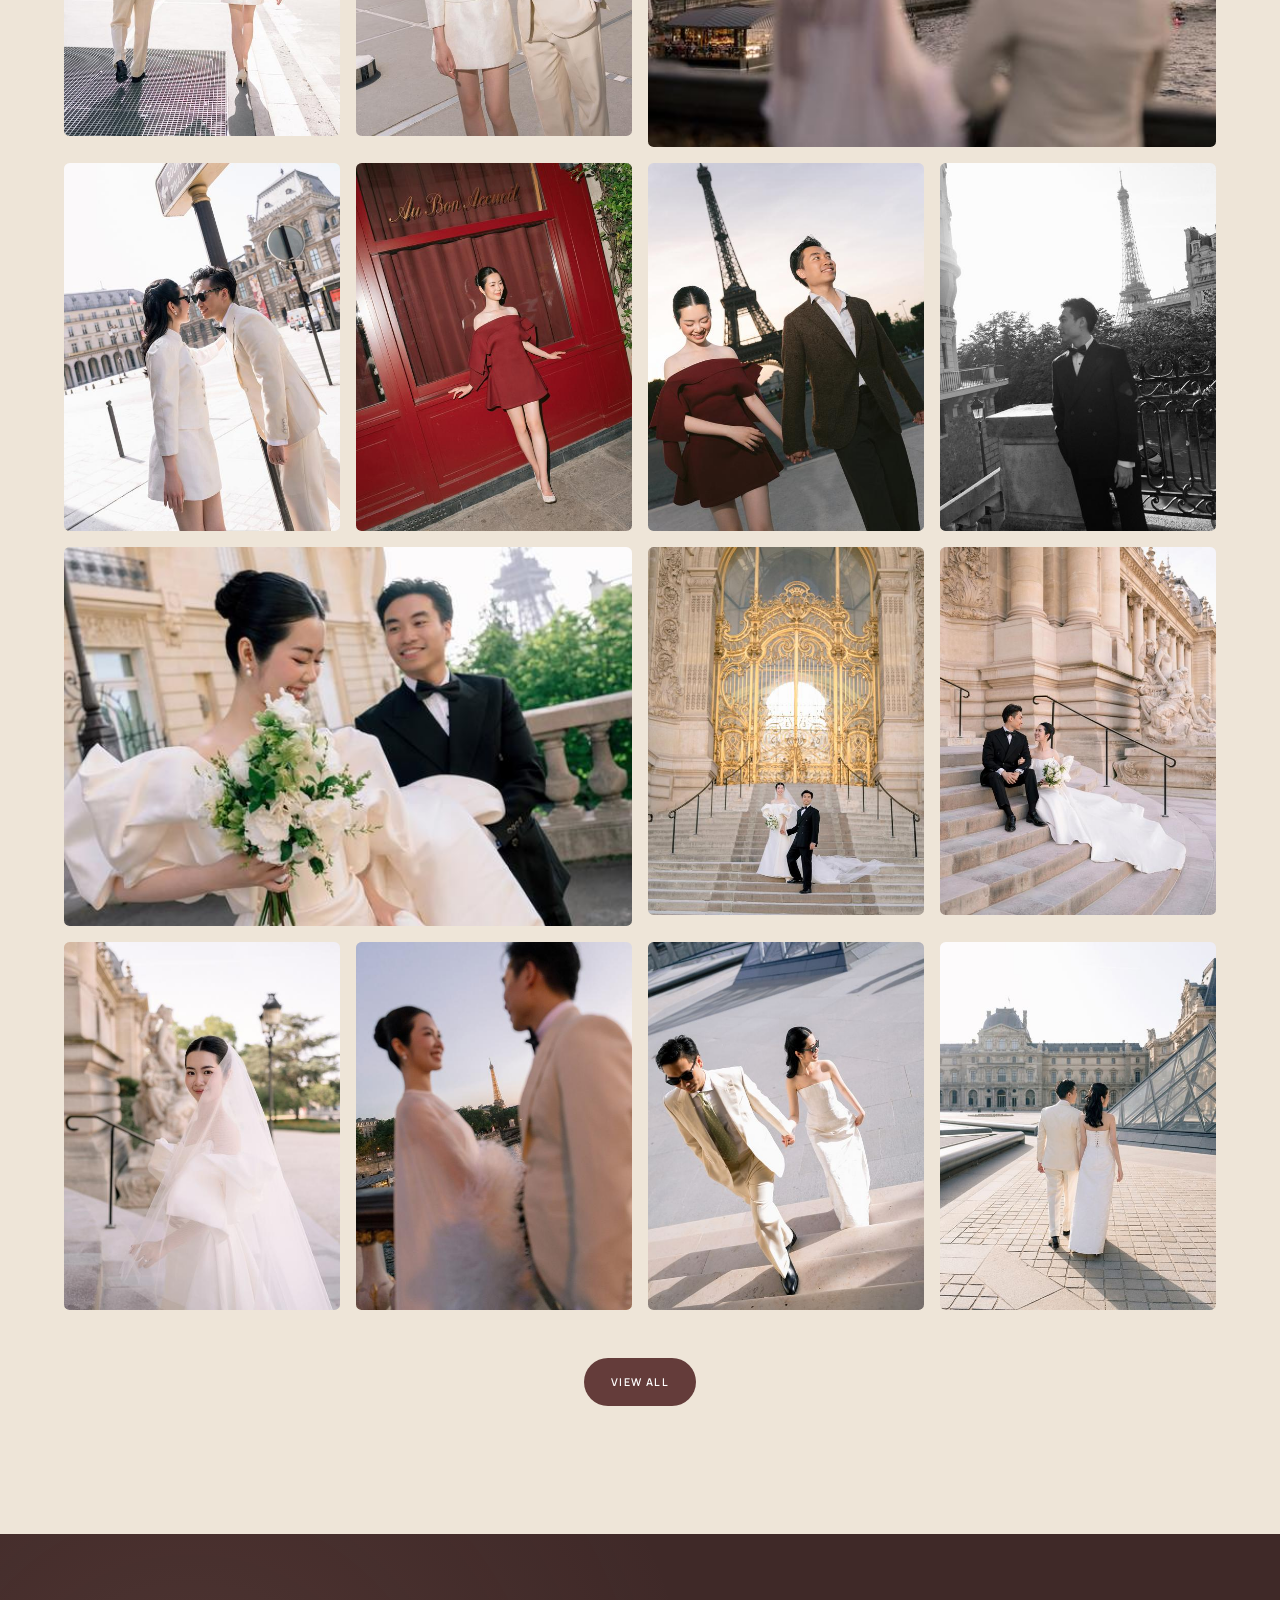
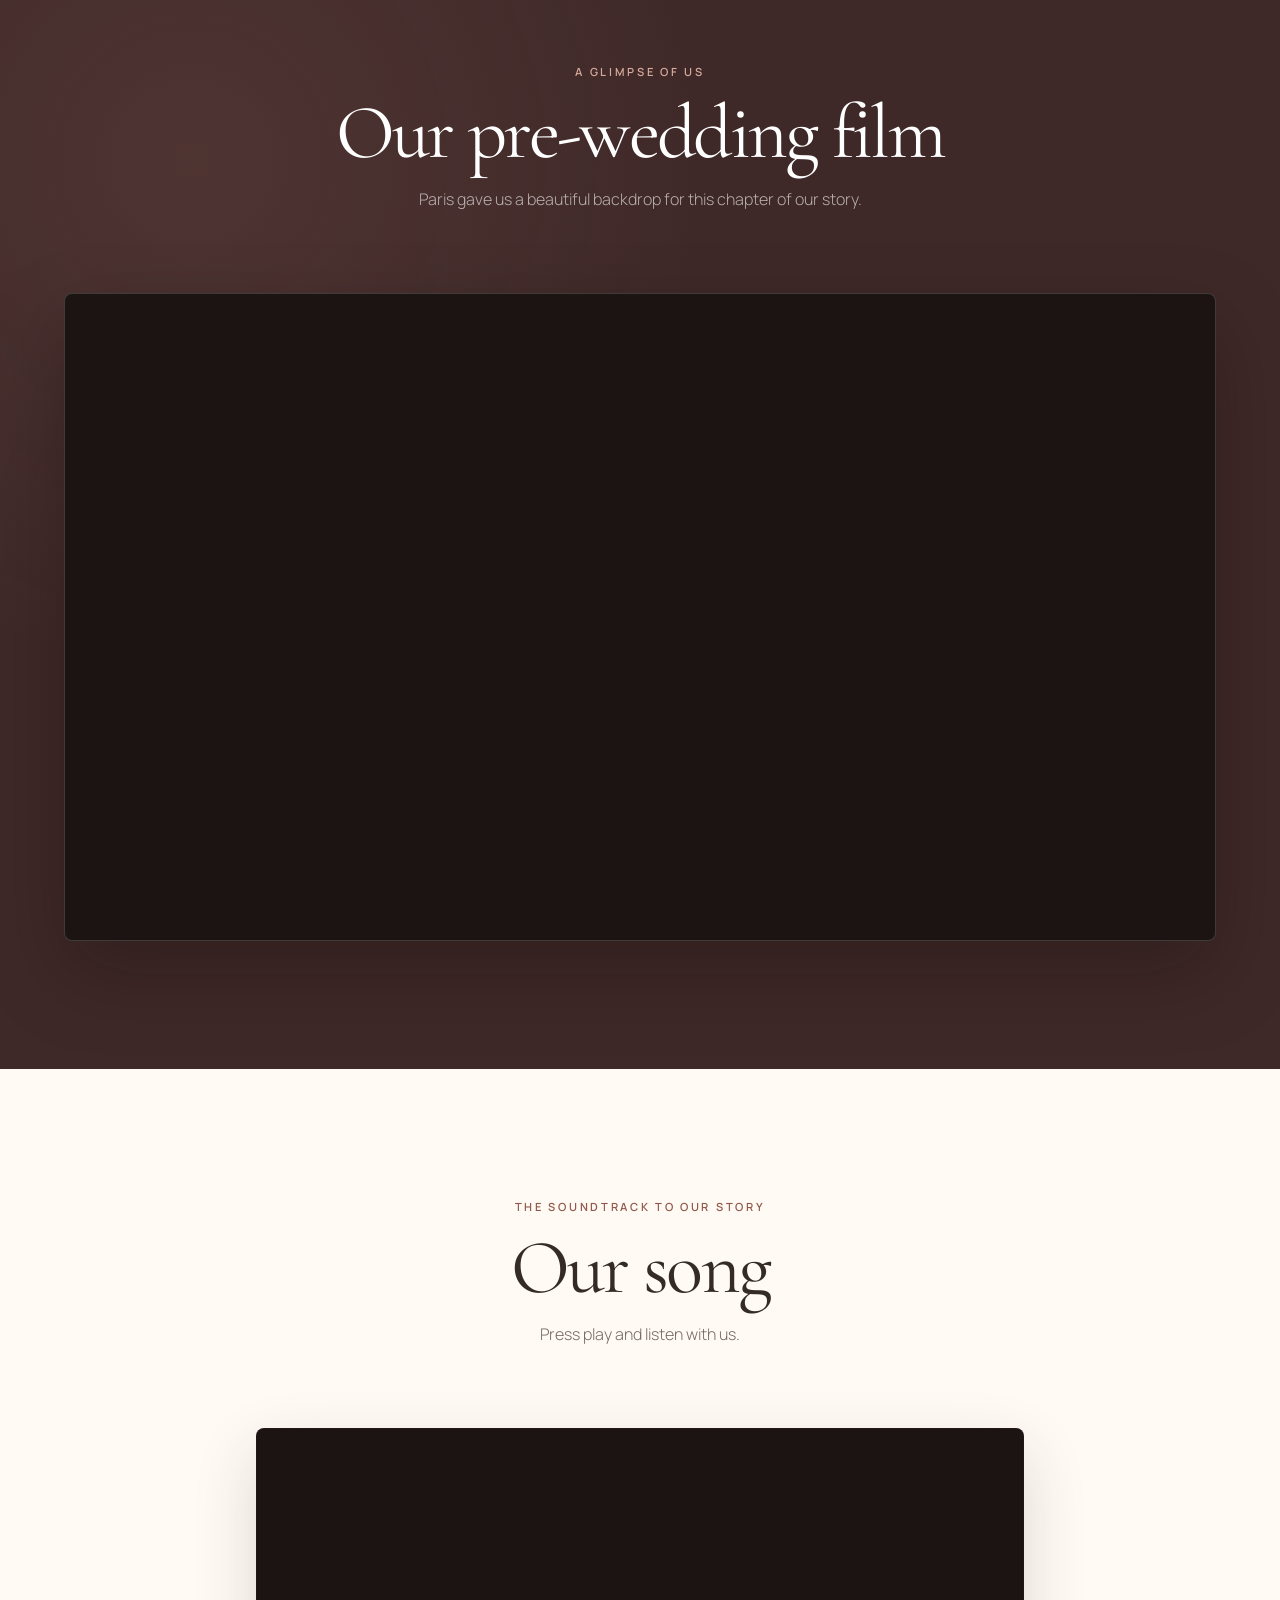
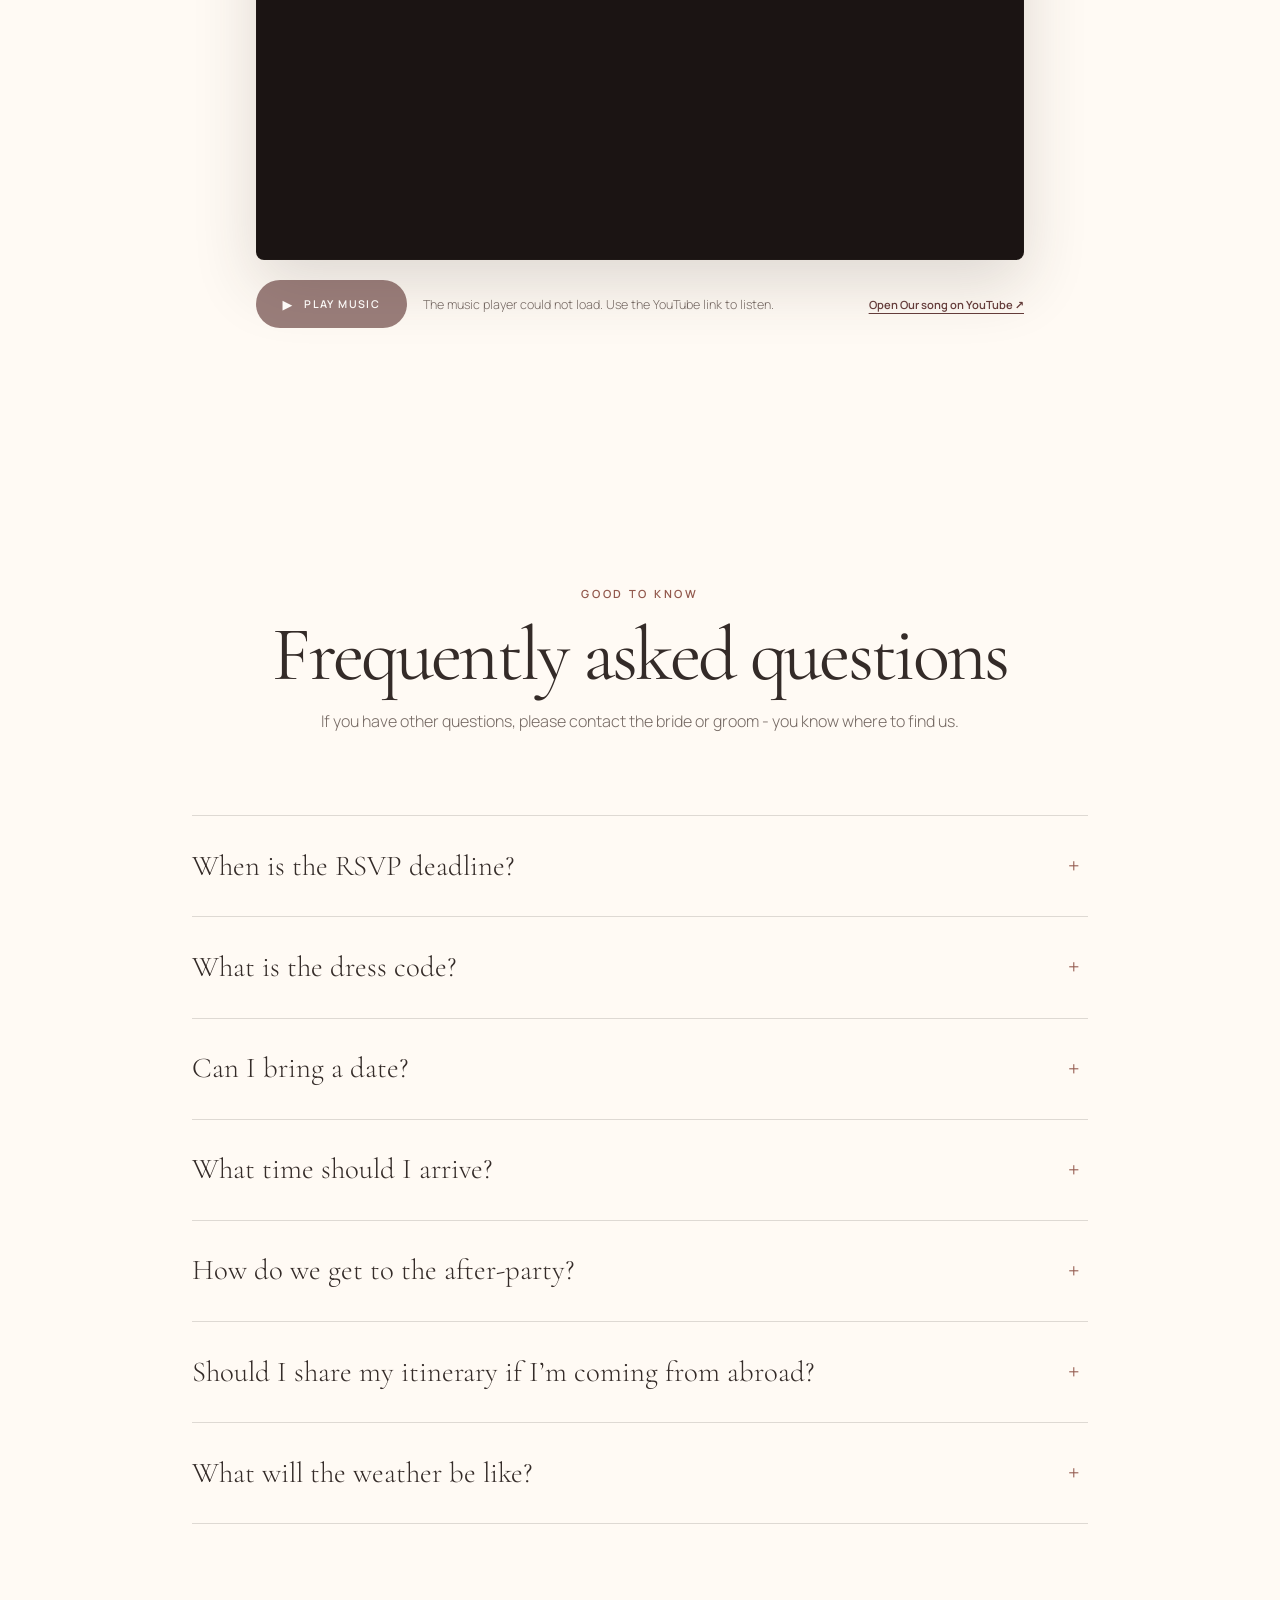
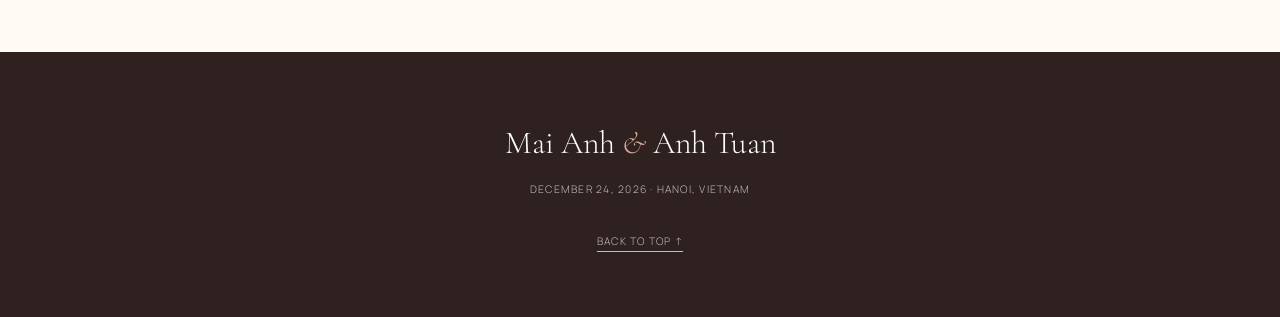
==== commit 24f0bc6b: "Update RSVP deadline to Nov 1 and Hanoi wedding agenda times." ====
--- a/en/index.html
+++ b/en/index.html
@@ -98,29 +98,29 @@
       </div>
       <div class="timeline">
         <article class="timeline-item">
-          <div class="timeline-time">2:30 <small>PM</small></div>
+          <div class="timeline-time">3:30 <small>PM</small></div>
           <div class="timeline-marker" aria-hidden="true"></div>
           <div>
             <p class="timeline-kicker">Welcome</p>
-            <h3>Welcome activities</h3>
+            <h3>Welcome guests</h3>
             <p>Arrive, settle in, and spend a little time together before the ceremony begins.</p>
           </div>
         </article>
         <article class="timeline-item">
-          <div class="timeline-time">3:00 <small>PM</small></div>
-          <div class="timeline-marker" aria-hidden="true"></div>
-          <div>
-            <p class="timeline-kicker">Ceremony · until 4:30 PM</p>
+          <div class="timeline-time">4:00 <small>PM</small></div>
+          <div class="timeline-marker" aria-hidden="true"></div>
+          <div>
+            <p class="timeline-kicker">Ceremony</p>
             <h3>Vow ceremony</h3>
             <p>The outdoor ceremony begins promptly. A light jacket is recommended.</p>
           </div>
         </article>
         <article class="timeline-item">
-          <div class="timeline-time">5:30 <small>PM</small></div>
-          <div class="timeline-marker" aria-hidden="true"></div>
-          <div>
-            <p class="timeline-kicker">Dinner · until 8:30 PM</p>
-            <h3>Reception</h3>
+          <div class="timeline-time">6:30 <small>PM</small></div>
+          <div class="timeline-marker" aria-hidden="true"></div>
+          <div>
+            <p class="timeline-kicker">Celebration</p>
+            <h3>Wedding ceremony</h3>
             <p>Dinner, drinks, and celebrations in the Sheraton Hanoi ballroom.</p>
           </div>
         </article>
@@ -129,8 +129,8 @@
           <div class="timeline-marker" aria-hidden="true"></div>
           <div>
             <p class="timeline-kicker">Celebration · until 10:00 PM</p>
-            <h3>After party</h3>
-            <p>Stay with us - the after party continues in the same ballroom.</p>
+            <h3>After-party</h3>
+            <p>Stay with us - the after-party continues in the same ballroom.</p>
           </div>
         </article>
       </div>
@@ -142,7 +142,7 @@
 
     <section class="rsvp section" id="rsvp">
       <div class="rsvp-card">
-        <p class="eyebrow">Kindly reply by October 15, 2026</p>
+        <p class="eyebrow">Kindly reply by November 1, 2026</p>
         <h2>Will you join us?</h2>
         <p>We would love to celebrate this day with you.</p>
         <a class="button button-primary" href="https://forms.fillout.com/t/i2wxGX4m8dus" target="_blank" rel="noopener noreferrer">RSVP now</a>
@@ -245,7 +245,7 @@
       <div class="accordion">
         <details>
           <summary>When is the RSVP deadline?</summary>
-          <p>Please kindly RSVP by October 15, 2026.</p>
+          <p>Please kindly RSVP by November 1, 2026.</p>
         </details>
         <details>
           <summary>What is the dress code?</summary>
@@ -257,11 +257,11 @@
         </details>
         <details>
           <summary>What time should I arrive?</summary>
-          <p>Join us at 2:30 PM for welcome activities. The vow ceremony begins at 3:00 PM.</p>
-        </details>
-        <details>
-          <summary>How do we get to the after party?</summary>
-          <p>No travel is needed - the after party is in the same ballroom as dinner.</p>
+          <p>Join us at 3:30 PM for the welcome. The vow ceremony begins at 4:00 PM.</p>
+        </details>
+        <details>
+          <summary>How do we get to the after-party?</summary>
+          <p>No travel is needed - the after-party is in the same ballroom as dinner.</p>
         </details>
         <details>
           <summary>Should I share my itinerary if I’m coming from abroad?</summary>
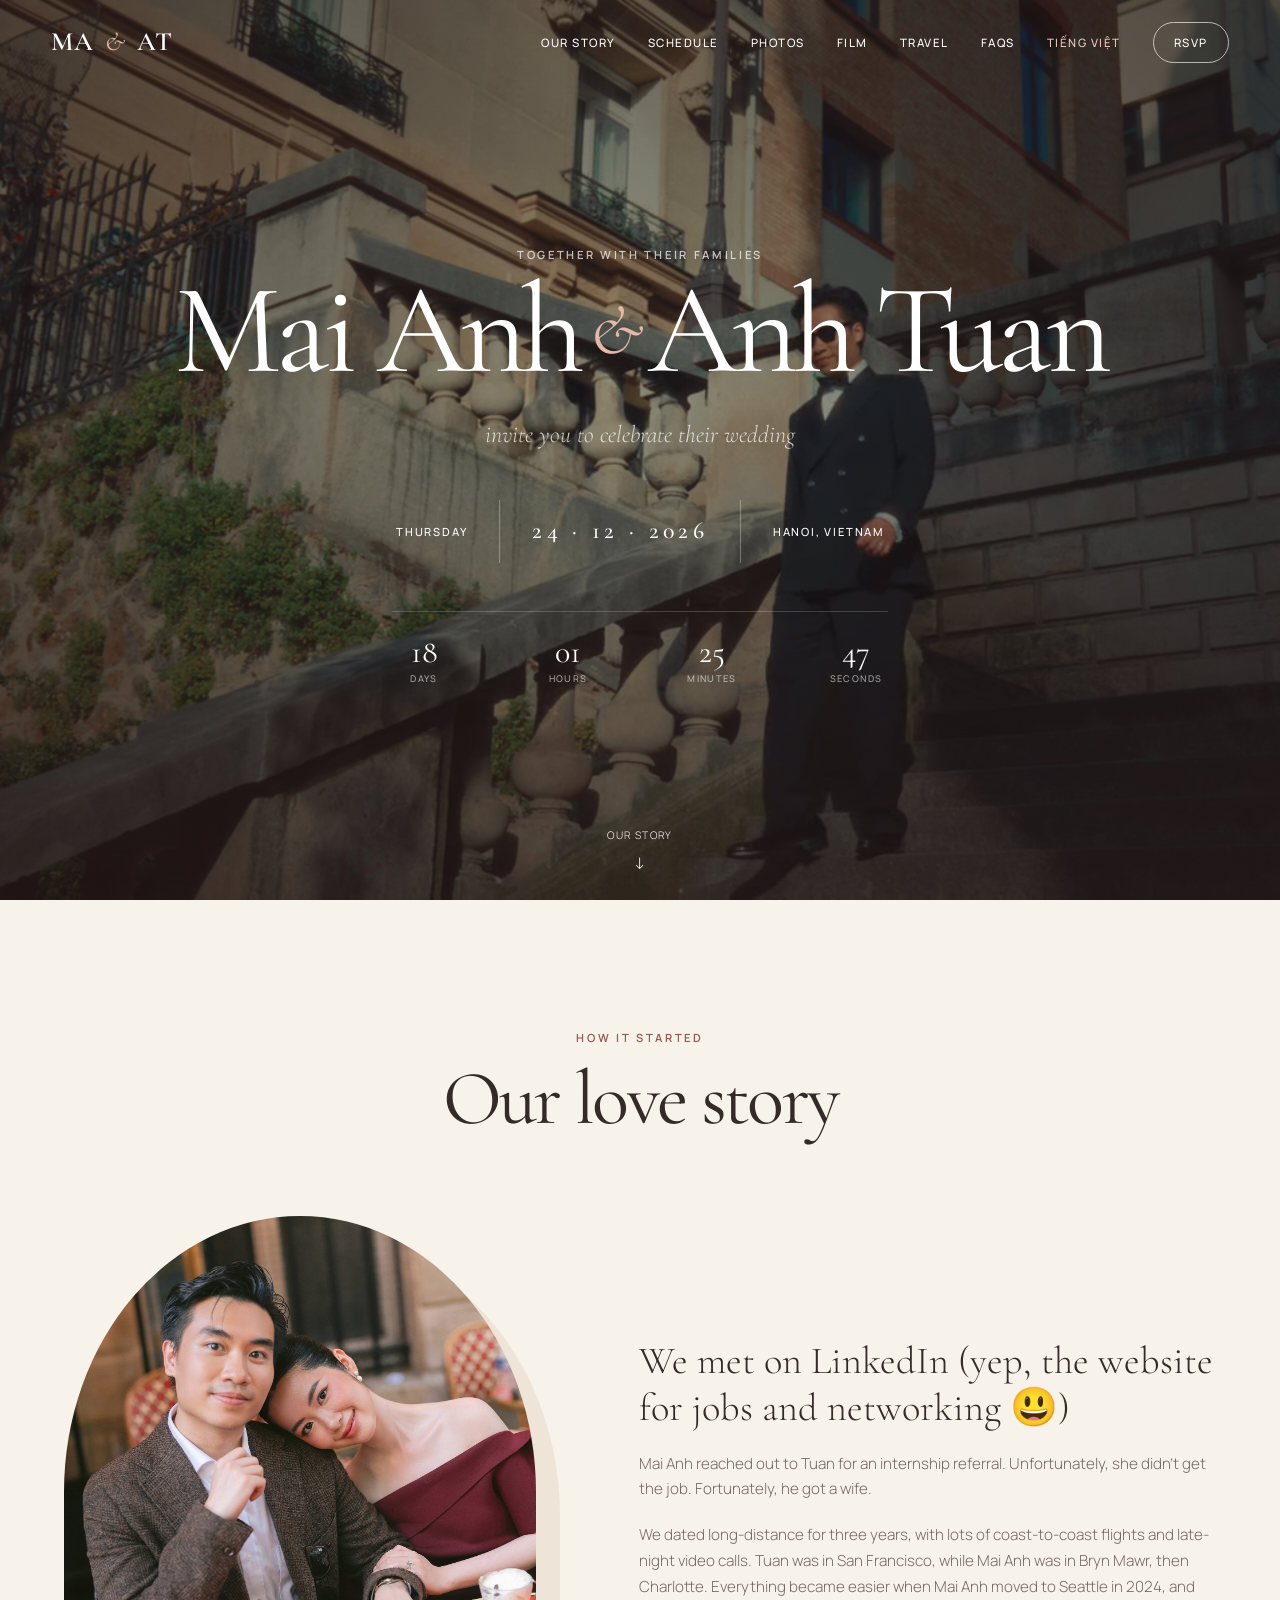
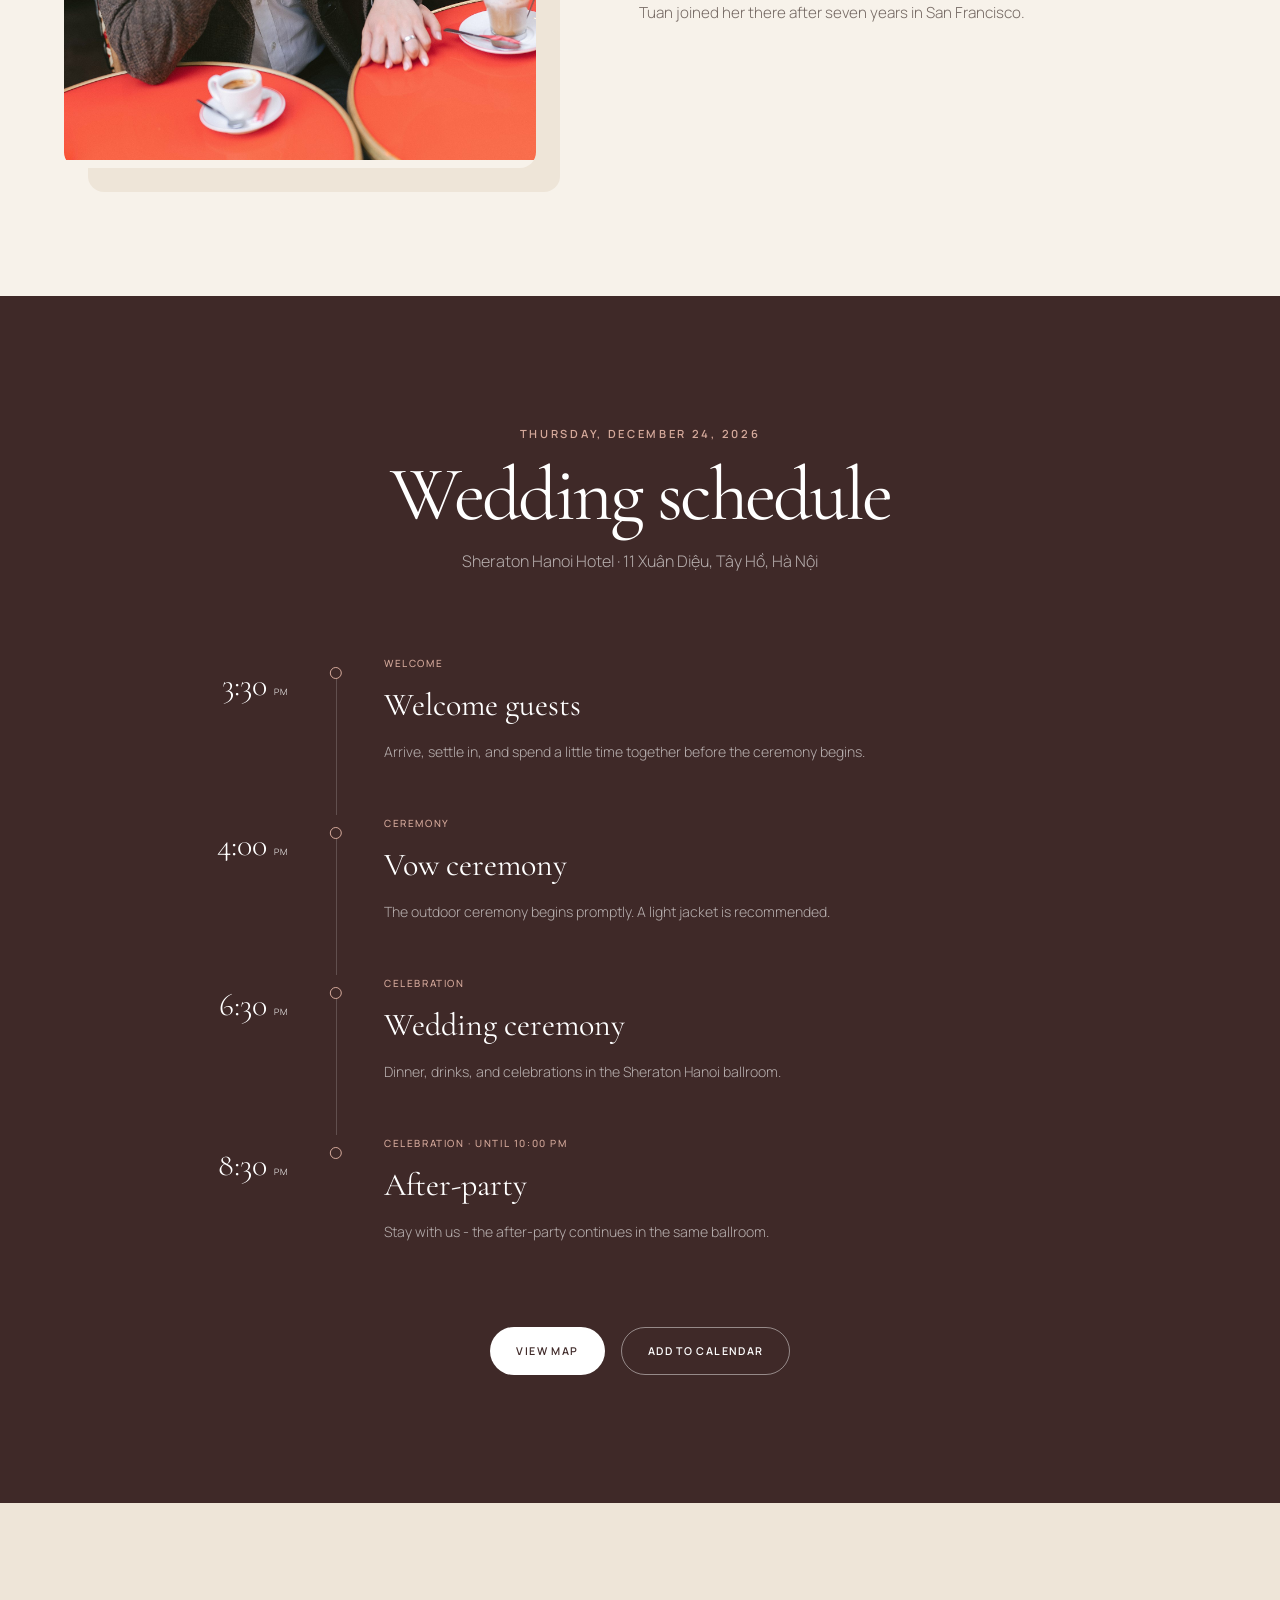
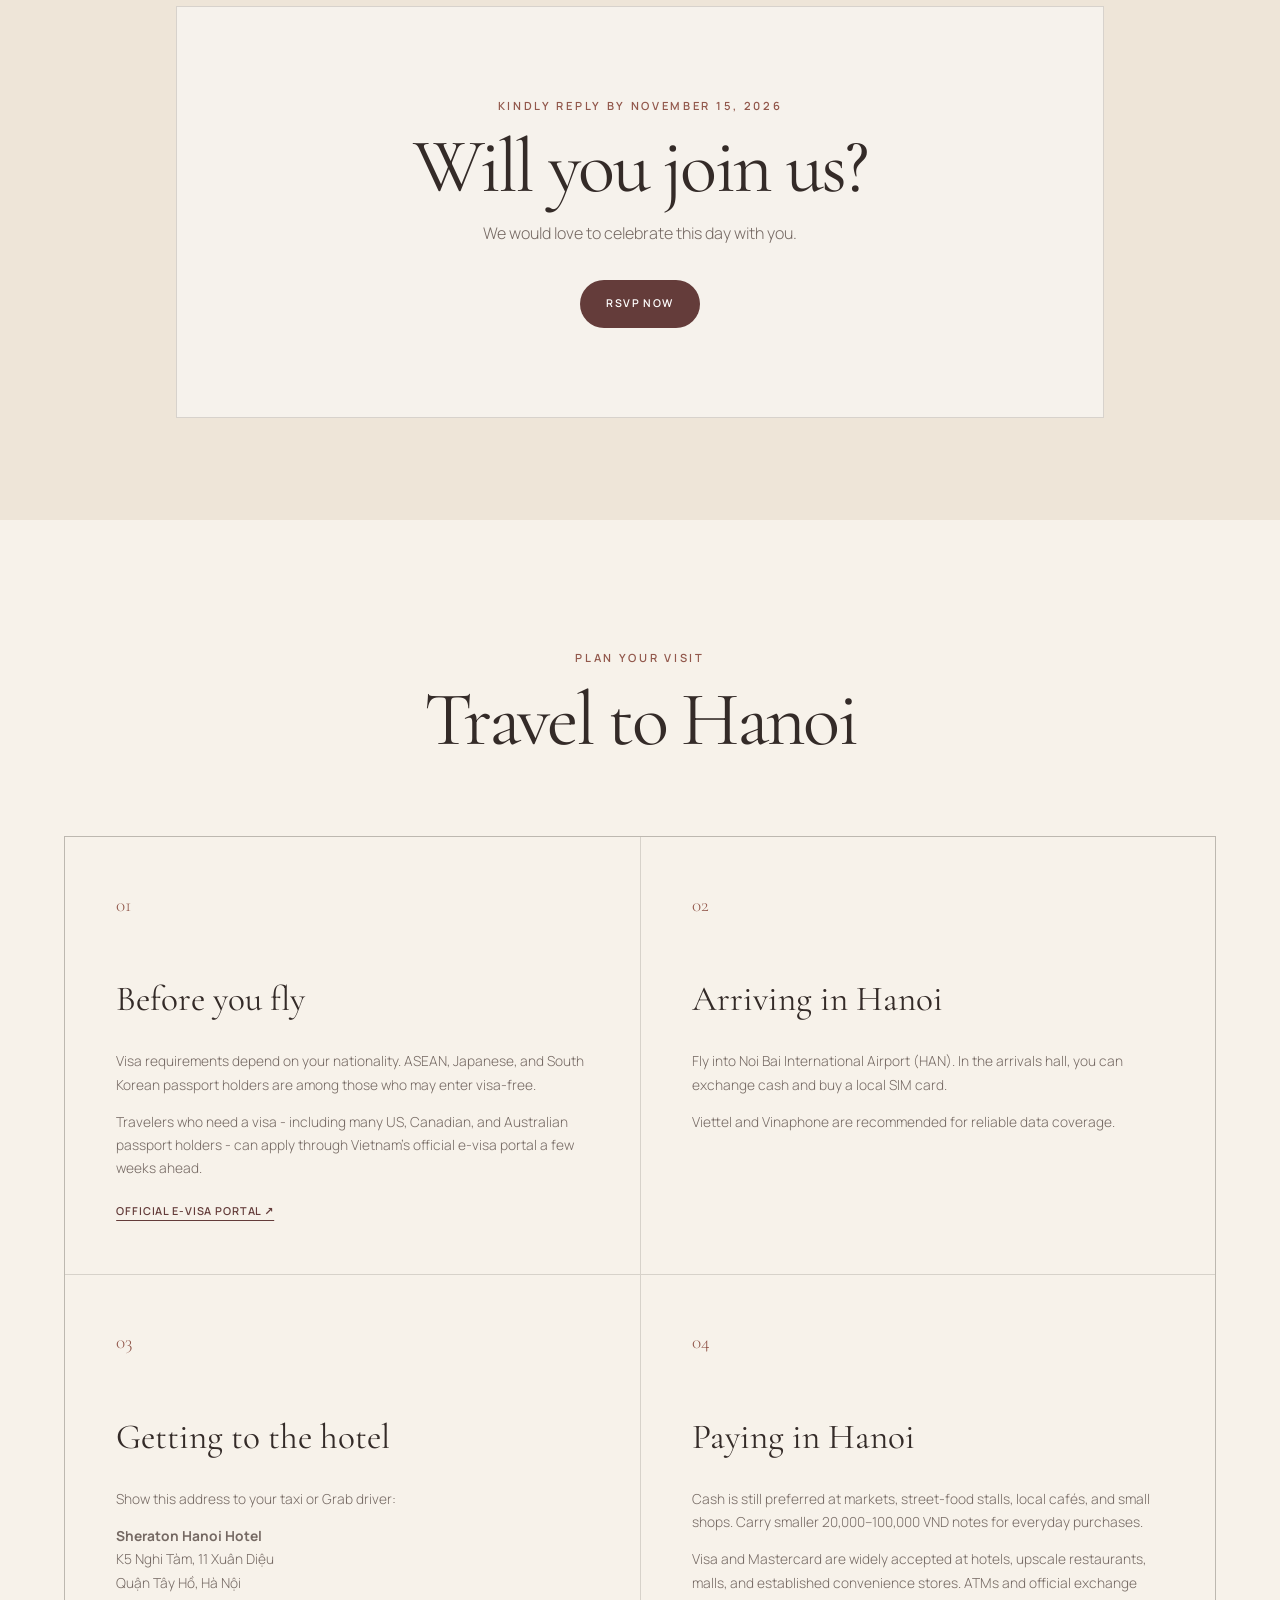
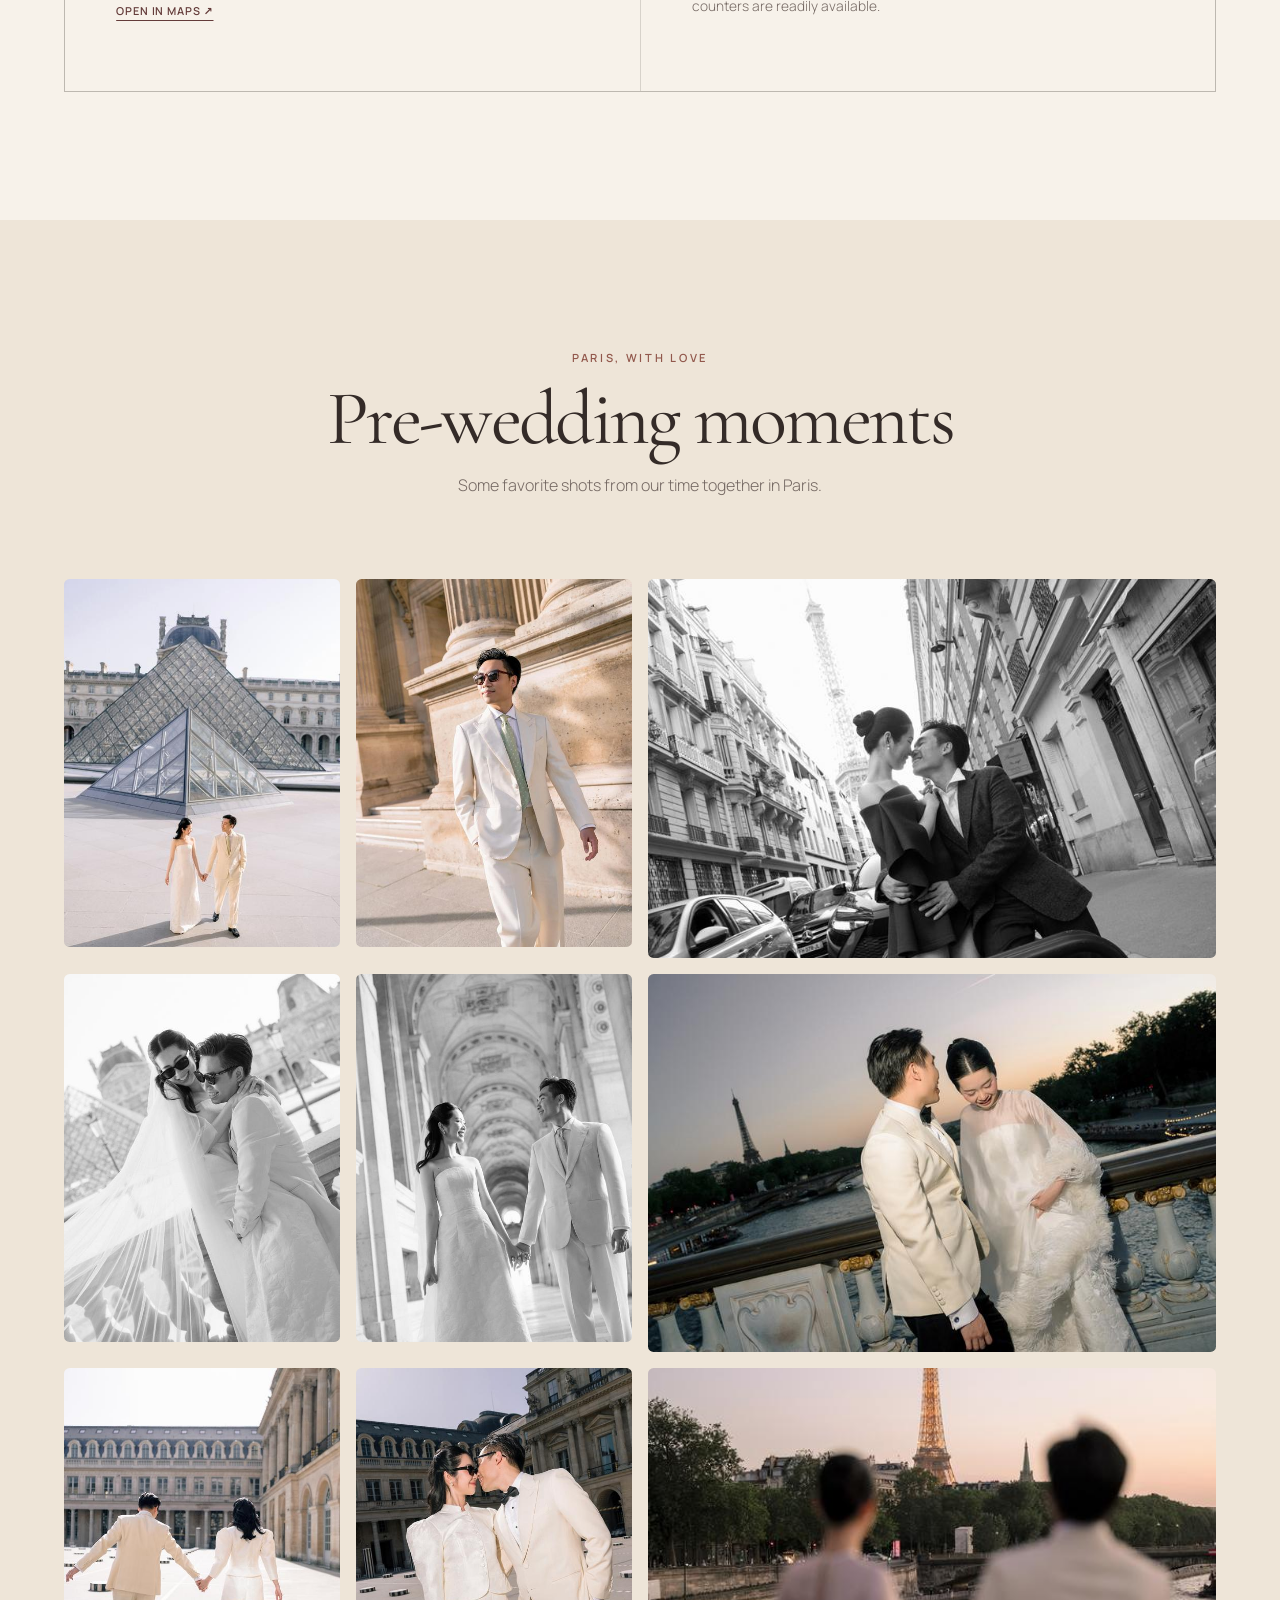
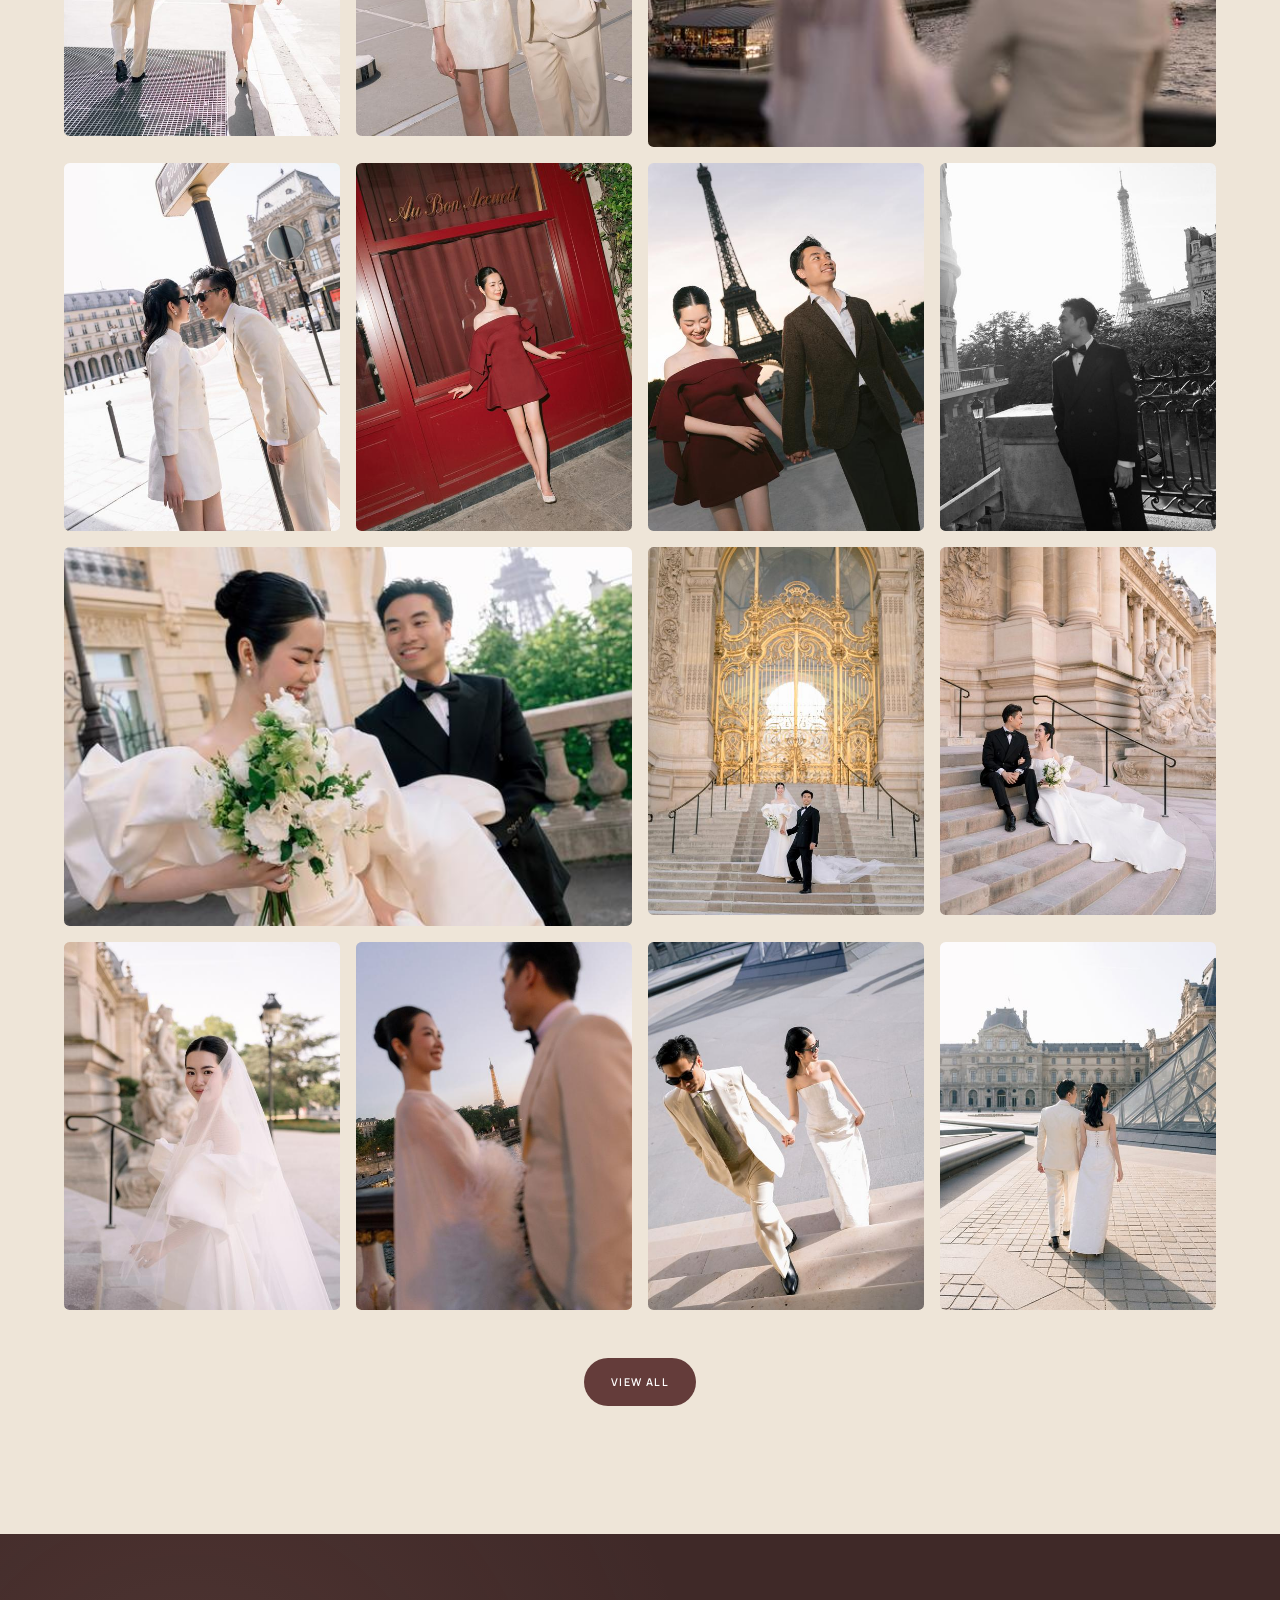
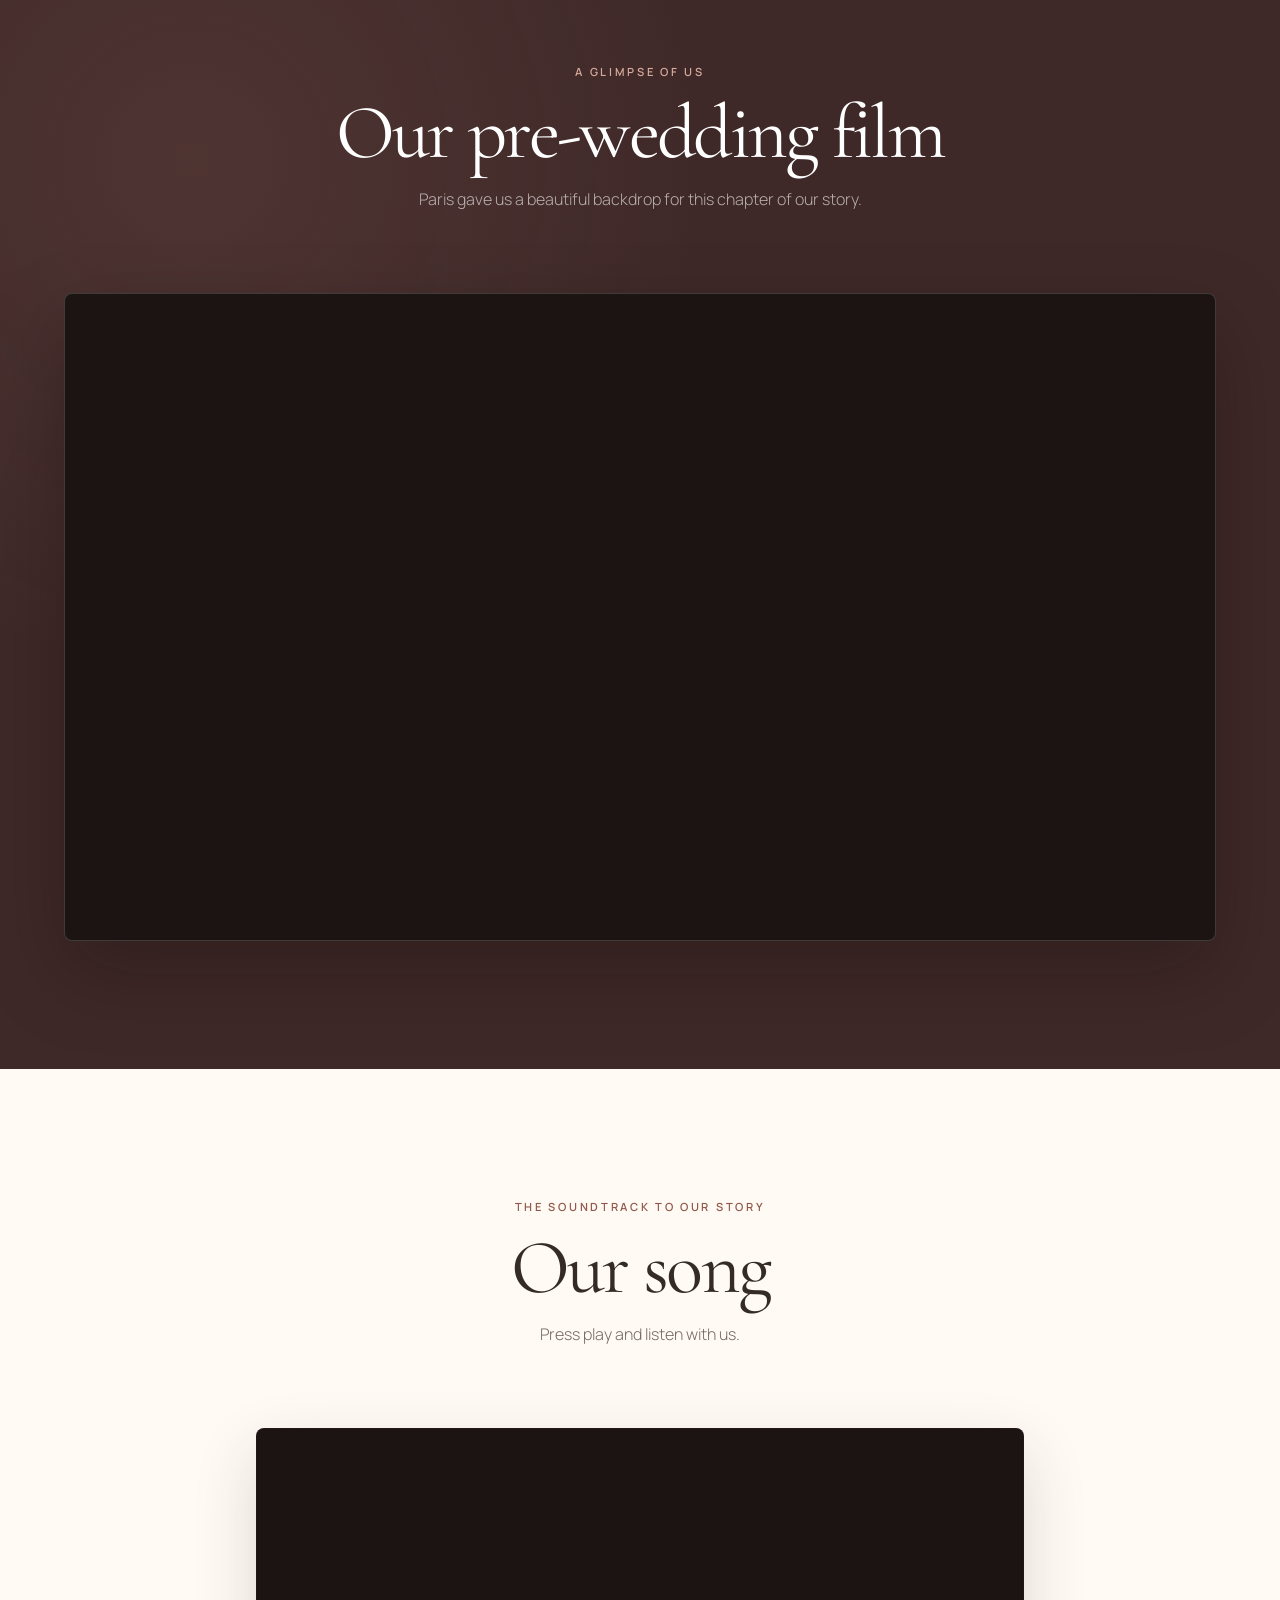
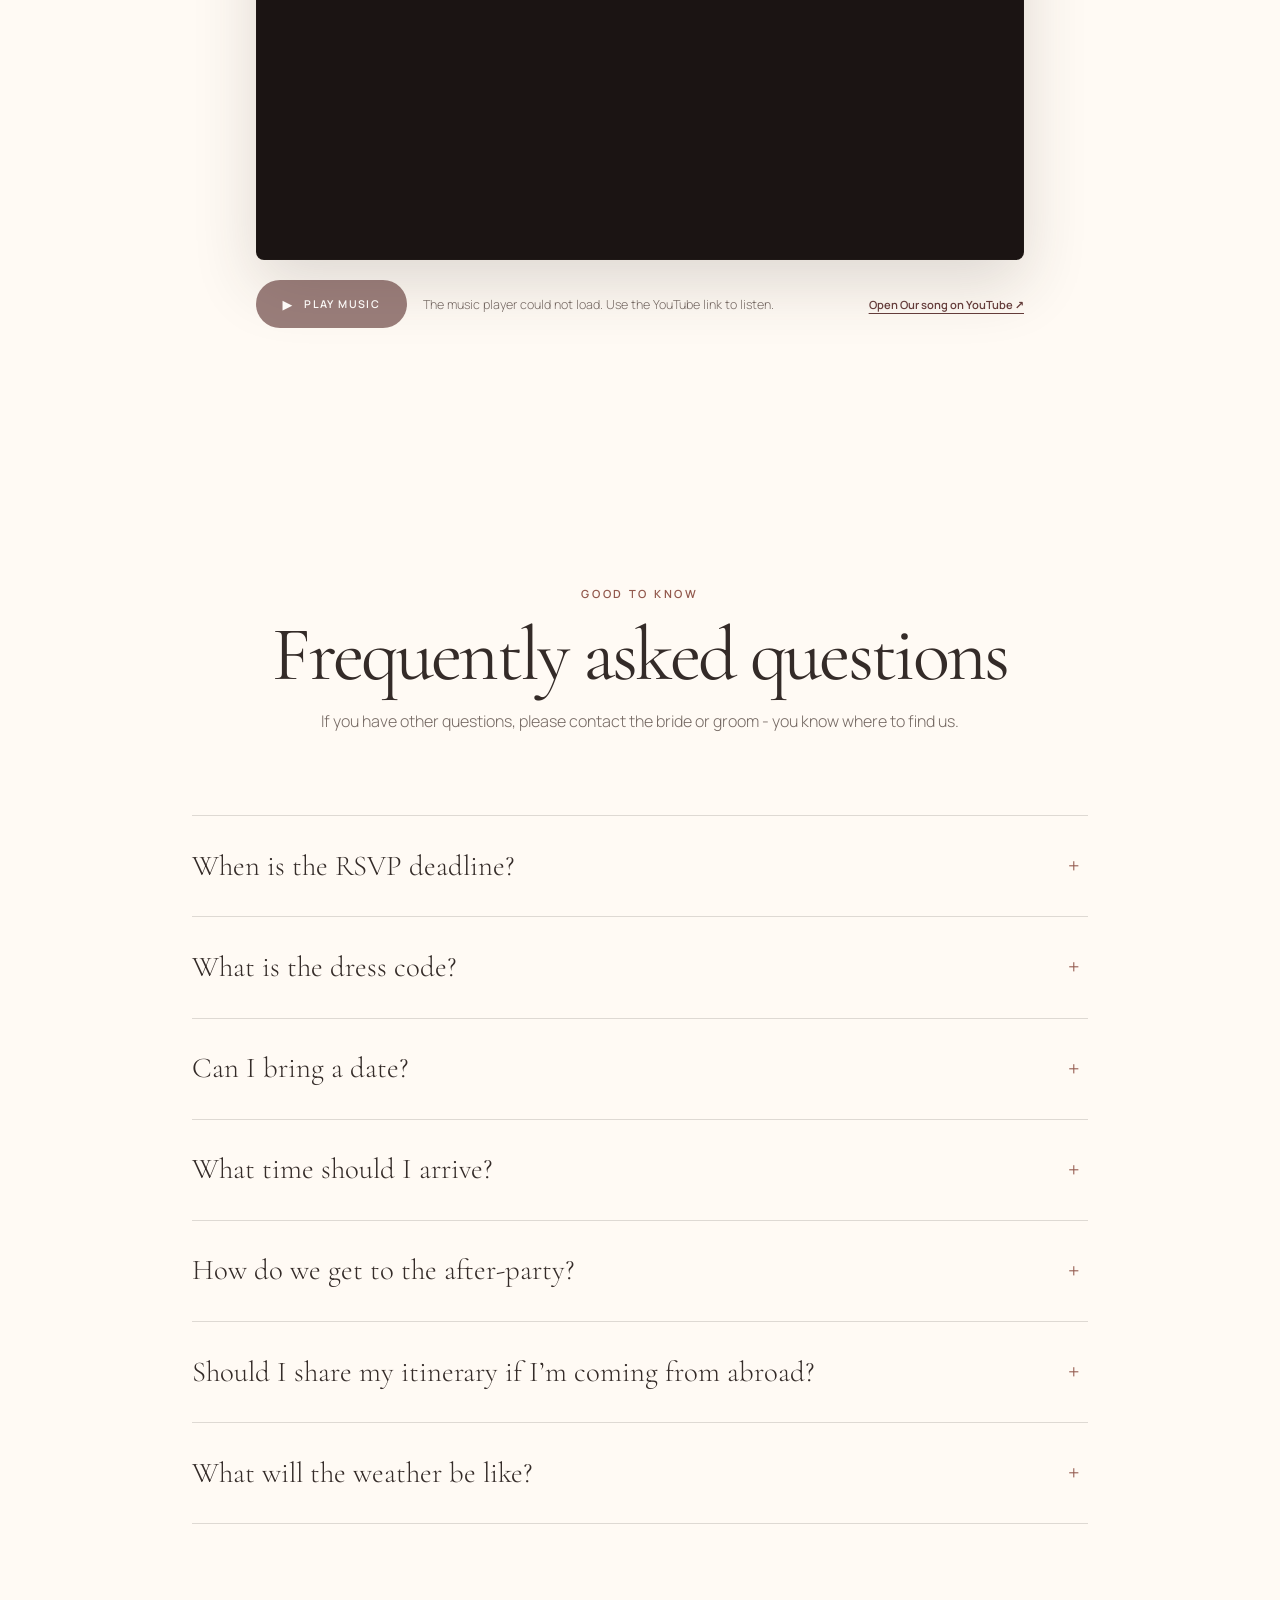
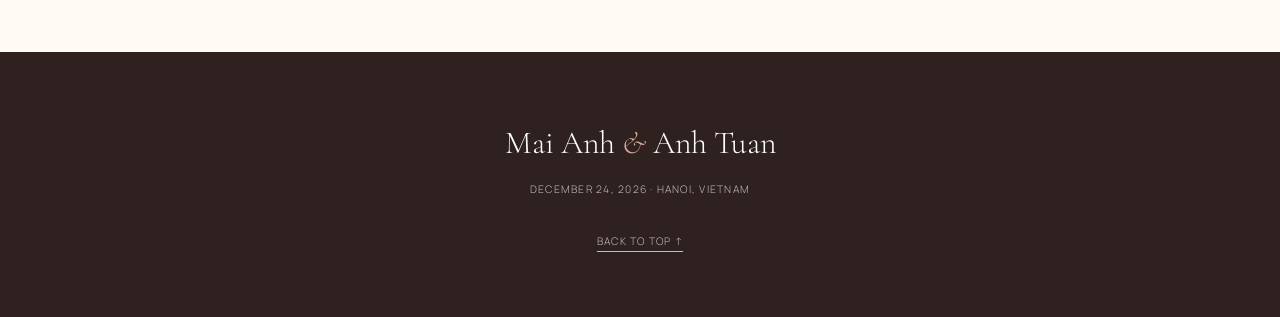
==== commit 21649b34: "Update RSVP deadline to November 15, 2026 on EN and VN pages." ====
--- a/en/index.html
+++ b/en/index.html
@@ -142,7 +142,7 @@
 
     <section class="rsvp section" id="rsvp">
       <div class="rsvp-card">
-        <p class="eyebrow">Kindly reply by November 1, 2026</p>
+        <p class="eyebrow">Kindly reply by November 15, 2026</p>
         <h2>Will you join us?</h2>
         <p>We would love to celebrate this day with you.</p>
         <a class="button button-primary" href="https://forms.fillout.com/t/i2wxGX4m8dus" target="_blank" rel="noopener noreferrer">RSVP now</a>
@@ -245,7 +245,7 @@
       <div class="accordion">
         <details>
           <summary>When is the RSVP deadline?</summary>
-          <p>Please kindly RSVP by November 1, 2026.</p>
+          <p>Please kindly RSVP by November 15, 2026.</p>
         </details>
         <details>
           <summary>What is the dress code?</summary>
